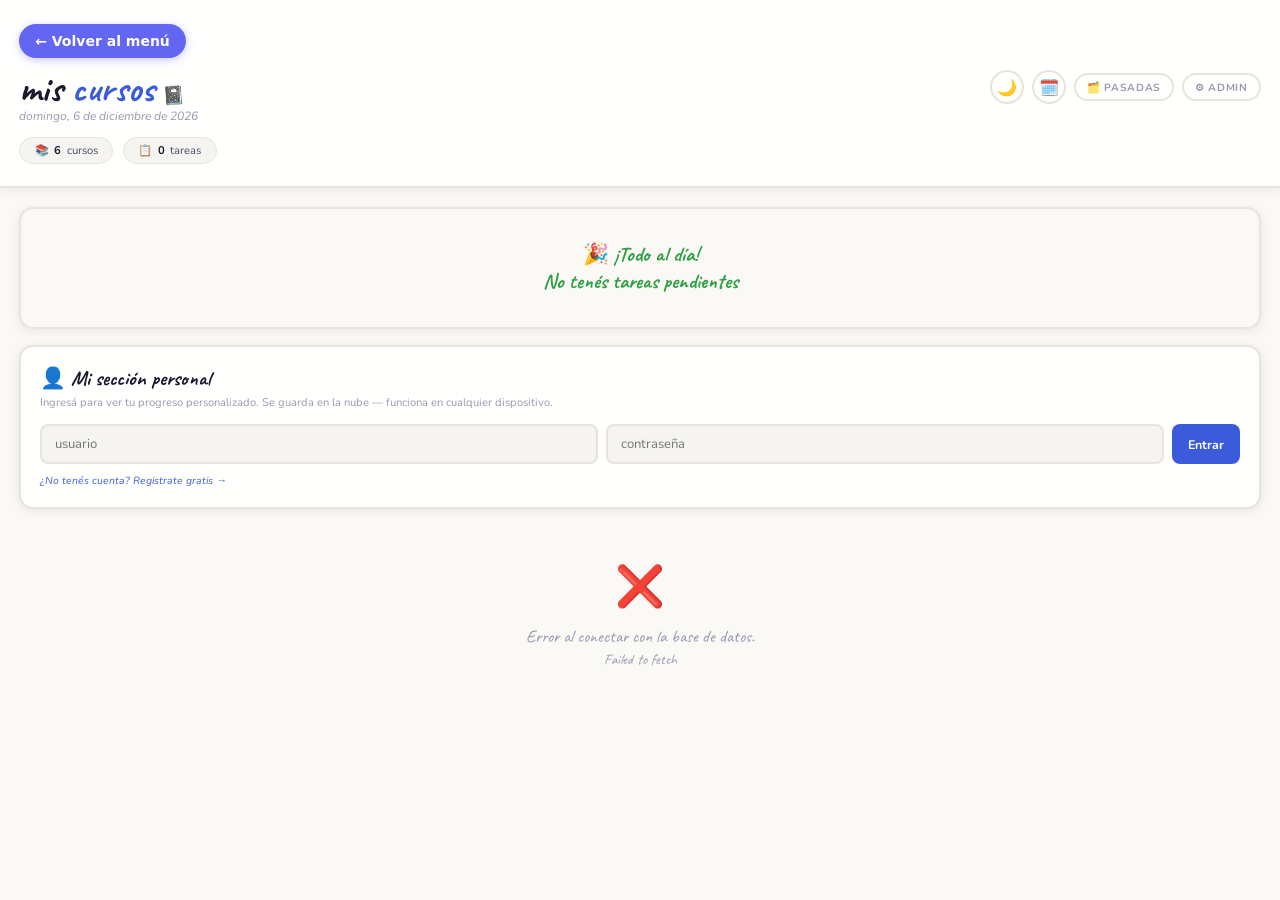
==== estudio.html @ 9a2636ba "Update estudio.html" ====
<!DOCTYPE html>
<html lang="es">
<head>
<meta charset="UTF-8">
<meta name="viewport" content="width=device-width, initial-scale=1.0">
<title>Mis Cursos</title>
<link rel="icon" type="image/jpeg" href="https://files.catbox.moe/m27jnp.jpg">
<link href="https://fonts.googleapis.com/css2?family=Caveat:wght@400;500;600;700&family=Nunito:ital,wght@0,400;0,500;0,600;0,700;1,400&display=swap" rel="stylesheet">
<script src="https://cdnjs.cloudflare.com/ajax/libs/pdf.js/3.11.174/pdf.min.js"></script>
<style>
:root {
  --bg: #faf9f6;
  --paper: #fffffe;
  --paper2: #f5f4f0;
  --line: #e8e4dc;
  --line-blue: #c8d8f0;
  --ink: #1a1a2e;
  --ink2: #4a4a6a;
  --muted: #9898b0;
  --accent: #3b5bdb;
  --accent-light: #e8edff;
  --red: #e03131;
  --red-light: #fff0f0;
  --green: #2f9e44;
  --green-light: #ebfbee;
  --orange: #e67700;
  --orange-light: #fff3e0;
  --yellow: #f59f00;
  --purple: #7048e8;
  --pink: #e64980;
  --teal: #0c8599;
  --expo: #7048e8;
  --expo-light: #f3f0ff;
  --examen: #e03131;
  --examen-light: #fff0f0;
  --r: 12px;
  --shadow: 0 2px 12px rgba(0,0,0,0.08);
  --shadow-lg: 0 8px 32px rgba(0,0,0,0.12);
}

/* ── DARK MODE ── */
body.dark-mode {
  --bg: #0f0f1a;
  --paper: #1a1a2e;
  --paper2: #16213e;
  --line: #2d2d4a;
  --line-blue: #2a3a5c;
  --ink: #e8e8f0;
  --ink2: #a0a0c0;
  --muted: #5a5a7a;
  --accent: #6c8cff;
  --accent-light: #1a2040;
  --red: #ff6b6b;
  --red-light: #2a1010;
  --green: #51cf66;
  --green-light: #0d2010;
  --orange: #ffa94d;
  --orange-light: #2a1a00;
  --yellow: #ffd43b;
  --purple: #9775fa;
  --pink: #f783ac;
  --teal: #22d3ee;
  --expo: #9775fa;
  --expo-light: #1a1030;
  --examen: #ff6b6b;
  --examen-light: #2a1010;
  --shadow: 0 2px 12px rgba(0,0,0,0.4);
  --shadow-lg: 0 8px 32px rgba(0,0,0,0.6);
}
body.dark-mode .personal-login-box { background: #1a1a2e; }
body.dark-mode .pw-box { background: #1a1a2e; }
body.dark-mode .modal-sheet { background: #1a1a2e; }
body.dark-mode .personal-modal-sheet { background: #1a1a2e; }
body.dark-mode .pill-dropdown { background: #1a1a2e; }
body.dark-mode .pill-dropdown-header { background: #1a1a2e; }
body.dark-mode .ticker-wrap { background: linear-gradient(135deg, #0d3a6e, #1a2a7a); }
body.dark-mode .personal-section { background: linear-gradient(135deg, #0a0a1a, #1a2a6e); }
body.dark-mode .task-personal-block { background: linear-gradient(135deg, #0a0a1a, #1a2a6e); }
body.dark-mode .home-banner { border-color: var(--line); }
body.dark-mode .personal-task-item { border-color: rgba(255,255,255,0.1); }
body.dark-mode .form-control { background: #16213e; color: var(--ink); border-color: var(--line); }
body.dark-mode .personal-login-input { background: #16213e; color: var(--ink); }
body.dark-mode .topbar { background: #1a1a2e; }
body.dark-mode .home-header { background: #1a1a2e; }
body.dark-mode .course-hero { background: #1a1a2e; }
body.dark-mode .task-hero { background: #1a1a2e; }

/* Theme toggle button */
.theme-toggle {
  background: none;
  border: 2px solid var(--line);
  color: var(--ink2);
  font-size: 1rem;
  width: 34px;
  height: 34px;
  border-radius: 50%;
  cursor: pointer;
  display: flex;
  align-items: center;
  justify-content: center;
  transition: all 0.2s;
  flex-shrink: 0;
}
.theme-toggle:hover {
  border-color: var(--accent);
  color: var(--accent);
  background: var(--accent-light);
}

/* ── QUICK TASK POPUP ── */
.qtask-overlay {
  position: fixed;
  inset: 0;
  z-index: 600;
  display: flex;
  align-items: center;
  justify-content: center;
  background: rgba(10,10,26,0.55);
  backdrop-filter: blur(4px);
  opacity: 0;
  pointer-events: none;
  transition: opacity 0.2s;
}
.qtask-overlay.open {
  opacity: 1;
  pointer-events: all;
}
.qtask-popup {
  background: var(--paper);
  border: 2px solid var(--line);
  border-radius: 18px;
  box-shadow: var(--shadow-lg);
  width: 90%;
  max-width: 340px;
  padding: 1.3rem 1.4rem 1.5rem;
  transform: scale(0.92) translateY(8px);
  transition: transform 0.25s cubic-bezier(0.16,1,0.3,1);
}
.qtask-overlay.open .qtask-popup {
  transform: scale(1) translateY(0);
}
.qtask-handle {
  width: 32px; height: 4px;
  background: var(--line);
  border-radius: 2px;
  margin: 0 auto 1rem;
}
.qtask-title {
  font-family: 'Caveat', cursive;
  font-size: 1.25rem;
  font-weight: 700;
  color: var(--ink);
  margin-bottom: 0.2rem;
  line-height: 1.3;
}
.qtask-sub {
  font-size: 0.72rem;
  color: var(--muted);
  margin-bottom: 1.1rem;
}
.qtask-btn {
  width: 100%;
  display: flex;
  align-items: center;
  gap: 0.75rem;
  padding: 0.85rem 1rem;
  border-radius: 12px;
  border: 2px solid var(--line);
  background: var(--paper2);
  cursor: pointer;
  font-family: 'Nunito', sans-serif;
  font-size: 0.85rem;
  font-weight: 700;
  color: var(--ink);
  margin-bottom: 0.55rem;
  transition: all 0.18s;
  text-align: left;
}
.qtask-btn:last-child { margin-bottom: 0; }
.qtask-btn:hover { transform: translateY(-1px); box-shadow: 0 4px 14px rgba(0,0,0,0.1); }
.qtask-btn.ver-mas {
  border-color: var(--accent);
  background: var(--accent-light);
  color: var(--accent);
}
.qtask-btn.ver-mas:hover { background: var(--accent); color: white; }
.qtask-btn.done-btn {
  border-color: var(--green);
  background: var(--green-light);
  color: var(--green);
}
.qtask-btn.done-btn:hover { background: var(--green); color: white; }
.qtask-btn-icon { font-size: 1.2rem; flex-shrink: 0; }
.qtask-btn-text { flex: 1; }
.qtask-btn-title { font-weight: 800; font-size: 0.85rem; }
.qtask-btn-sub { font-size: 0.68rem; font-weight: 500; opacity: 0.75; margin-top: 0.05rem; }
.qtask-cancel {
  width: 100%;
  margin-top: 0.6rem;
  background: none;
  border: none;
  font-family: 'Nunito', sans-serif;
  font-size: 0.72rem;
  color: var(--muted);
  cursor: pointer;
  padding: 0.4rem;
  border-radius: 8px;
  transition: color 0.15s;
}
.qtask-cancel:hover { color: var(--ink2); }

* { box-sizing: border-box; margin: 0; padding: 0; -webkit-tap-highlight-color: transparent; }
html { scroll-behavior: smooth; }

body {
  background: var(--bg);
  color: var(--ink);
  font-family: 'Nunito', sans-serif;
  min-height: 100vh;
  overflow-x: hidden;
}

.screen {
  display: none;
  min-height: 100vh;
  flex-direction: column;
  animation: slideIn 0.25s ease;
}
.screen.active { display: flex; }
@keyframes slideIn {
  from { opacity: 0; transform: translateX(18px); }
  to   { opacity: 1; transform: translateX(0); }
}
@keyframes slideBack {
  from { opacity: 0; transform: translateX(-18px); }
  to   { opacity: 1; transform: translateX(0); }
}
.screen.back { animation: slideBack 0.25s ease; }

.topbar {
  background: var(--paper);
  border-bottom: 2px solid var(--line);
  padding: 0.9rem 1.2rem;
  display: flex;
  align-items: center;
  gap: 0.8rem;
  position: sticky;
  top: 0;
  z-index: 50;
  box-shadow: var(--shadow);
}

.back-btn {
  background: none;
  border: none;
  cursor: pointer;
  font-size: 1.3rem;
  color: var(--accent);
  padding: 0.2rem;
  line-height: 1;
  flex-shrink: 0;
}

.topbar-title {
  font-family: 'Caveat', cursive;
  font-size: 1.5rem;
  font-weight: 700;
  color: var(--ink);
  flex: 1;
  white-space: nowrap;
  overflow: hidden;
  text-overflow: ellipsis;
}

.topbar-action {
  background: none;
  border: 2px solid var(--accent);
  color: var(--accent);
  font-family: 'Nunito', sans-serif;
  font-size: 0.72rem;
  font-weight: 700;
  padding: 0.35rem 0.8rem;
  border-radius: 100px;
  cursor: pointer;
  flex-shrink: 0;
  transition: all 0.2s;
  display: none;
}
.topbar-action:hover, .topbar-action.active {
  background: var(--accent);
  color: white;
}
body.admin-mode .topbar-action { display: block; }

/* ── HOME ── */
#screen-home { background: var(--bg); }

.home-header {
  background: var(--paper);
  border-bottom: 2px solid var(--line);
  padding: 1.5rem 1.2rem 1.2rem;
  box-shadow: var(--shadow);
}

.home-top {
  display: flex;
  justify-content: space-between;
  align-items: flex-start;
  margin-bottom: 0.8rem;
}

.home-title {
  font-family: 'Caveat', cursive;
  font-size: 2.4rem;
  font-weight: 700;
  color: var(--ink);
  line-height: 1;
}
.home-title span { color: var(--accent); }

.admin-btn-home {
  background: none;
  border: 2px solid var(--line);
  color: var(--muted);
  font-family: 'Nunito', sans-serif;
  font-size: 0.65rem;
  font-weight: 700;
  padding: 0.3rem 0.7rem;
  border-radius: 100px;
  cursor: pointer;
  transition: all 0.2s;
  text-transform: uppercase;
  letter-spacing: 0.06em;
}
.admin-btn-home:hover, .admin-btn-home.active {
  border-color: var(--accent);
  color: var(--accent);
  background: var(--accent-light);
}

.home-date {
  font-size: 0.75rem;
  color: var(--muted);
  font-style: italic;
}

.home-stats {
  display: flex;
  gap: 0.6rem;
  overflow-x: auto;
  padding-bottom: 0.2rem;
  flex-wrap: wrap;
}

.stat-pill {
  background: var(--paper2);
  border: 1.5px solid var(--line);
  border-radius: 100px;
  padding: 0.3rem 0.9rem;
  font-size: 0.7rem;
  color: var(--ink2);
  white-space: nowrap;
  display: flex;
  align-items: center;
  gap: 0.35rem;
  flex-shrink: 0;
}
.stat-pill strong { color: var(--ink); font-weight: 700; }
.stat-pill.urgent { background: var(--red-light); border-color: #ffc9c9; color: var(--red); }
.stat-pill.urgent strong { color: var(--red); }
.stat-pill.expo { background: var(--expo-light); border-color: #d9d0ff; color: var(--expo); }
.stat-pill.expo strong { color: var(--expo); }
.stat-pill.examen { background: var(--examen-light); border-color: #ffc9c9; color: var(--examen); }
.stat-pill.examen strong { color: var(--examen); }
.clickable-pill { cursor: pointer; user-select: none; transition: filter 0.15s, transform 0.15s; }
.clickable-pill:hover { filter: brightness(0.93); transform: translateY(-1px); }
.clickable-pill:active { transform: translateY(0); }

.pill-dropdown {
  position: fixed;
  background: var(--paper);
  border: 2px solid var(--line);
  border-radius: 14px;
  box-shadow: var(--shadow-lg);
  z-index: 500;
  min-width: 250px;
  max-width: 320px;
  max-height: 60vh;
  overflow-y: auto;
  animation: dropIn 0.18s ease;
}
@keyframes dropIn {
  from { opacity: 0; transform: translateY(-6px) scale(0.97); }
  to   { opacity: 1; transform: translateY(0) scale(1); }
}
.pill-dropdown-header {
  padding: 0.7rem 1rem 0.55rem;
  font-family: 'Caveat', cursive;
  font-size: 1.05rem;
  font-weight: 700;
  color: var(--ink2);
  border-bottom: 1.5px solid var(--line);
  position: sticky;
  top: 0;
  background: var(--paper);
}
.pill-dropdown-item {
  display: flex;
  align-items: center;
  gap: 0.65rem;
  padding: 0.65rem 1rem;
  cursor: pointer;
  transition: background 0.15s;
  border-bottom: 1px solid var(--line);
}
.pill-dropdown-item:last-child { border-bottom: none; }
.pill-dropdown-item:hover { background: var(--accent-light); }
.pill-dropdown-item-name {
  font-size: 0.82rem;
  font-weight: 700;
  color: var(--ink);
  flex: 1;
  line-height: 1.3;
}
.pill-dropdown-item-meta {
  font-size: 0.63rem;
  color: var(--muted);
  margin-top: 0.1rem;
}
.pill-dropdown-item-date {
  font-size: 0.63rem;
  color: var(--accent);
  margin-top: 0.1rem;
  font-weight: 600;
}
#pill-dropdown-overlay {
  display: none;
  position: fixed;
  inset: 0;
  z-index: 499;
}

/* ── BANNER ── */
.home-banner {
  margin: 1.2rem 1.2rem 0;
  border-radius: 14px;
  overflow: hidden;
  position: relative;
  border: 2px solid var(--line);
  box-shadow: var(--shadow);
  flex-shrink: 0;
}
.home-banner img {
  width: 100%;
  height: 100%;
  object-fit: cover;
  display: block;
}
.home-banner-overlay {
  position: absolute;
  inset: 0;
  background: linear-gradient(135deg, rgba(26,26,46,0.6) 0%, rgba(26,26,46,0.15) 100%);
  display: flex;
  flex-direction: column;
  justify-content: flex-end;
  padding: 0.9rem 1.1rem;
  gap: 0.35rem;
}
.home-banner-text {
  font-family: 'Caveat', cursive;
  font-size: 1.2rem;
  font-weight: 700;
  color: white;
  text-shadow: 0 1px 6px rgba(0,0,0,0.4);
  line-height: 1.3;
}
.home-banner-text.sub {
  font-size: 0.82rem;
  font-weight: 400;
  opacity: 0.9;
  font-family: 'Nunito', sans-serif;
}
/* today multi */
.banner-today-list {
  display: flex;
  flex-direction: column;
  gap: 0.3rem;
  max-height: 140px;
  overflow-y: auto;
}
.banner-today-item {
  display: flex;
  align-items: center;
  gap: 0.5rem;
  background: rgba(255,255,255,0.12);
  border-radius: 8px;
  padding: 0.3rem 0.6rem;
  backdrop-filter: blur(2px);
  transition: transform 0.18s, box-shadow 0.18s, background 0.18s;
  cursor: pointer;
}
.banner-today-item:hover {
  transform: translateY(-2px);
  box-shadow: 0 6px 20px rgba(0,0,0,0.2);
  background: rgba(255,255,255,0.25);
}
.banner-today-item-name {
  font-family: 'Caveat', cursive;
  font-size: 0.95rem;
  font-weight: 700;
  color: white;
  flex: 1;
  text-shadow: 0 1px 4px rgba(0,0,0,0.4);
}
.banner-today-item-course {
  font-size: 0.65rem;
  color: rgba(255,255,255,0.75);
  white-space: nowrap;
}
.banner-img-wrapper {
  position: relative;
  height: 100px;
}
.banner-img-wrapper img {
  width: 100%;
  height: 100%;
  object-fit: cover;
}

.home-banner.no-tasks { min-height: 120px; }
.home-banner.no-tasks .home-banner-overlay {
  background: none;
  position: relative;
  inset: auto;
  align-items: center;
  justify-content: center;
  flex-direction: column;
  gap: 0.4rem;
  padding: 2rem 1rem;
}
.home-banner.no-tasks .home-banner-text {
  color: var(--green);
  text-shadow: none;
  font-size: 1.3rem;
  text-align: center;
}

/* ── TICKER ── */
.ticker-wrap {
  background: linear-gradient(135deg, #1864ab, #3b5bdb);
  border-radius: 12px;
  margin: 1.1rem 1.2rem 0;
  padding: 0;
  display: flex;
  align-items: stretch;
  overflow: hidden;
  box-shadow: 0 2px 8px rgba(59,91,219,0.15);
  min-height: 80px;
}
.ticker-label {
  font-size: 0.65rem;
  font-weight: 800;
  color: white;
  text-transform: uppercase;
  letter-spacing: 0.1em;
  white-space: nowrap;
  background: rgba(255,255,255,0.15);
  padding: 0 0.9rem;
  flex-shrink: 0;
  display: flex;
  align-items: center;
  border-right: 1px solid rgba(255,255,255,0.15);
}
.ticker-track {
  overflow: hidden;
  flex: 1;
  position: relative;
  display: flex;
  align-items: center;
}
.ticker-inner {
  display: flex;
  gap: 0;
  animation: ticker-scroll 22s linear infinite;
  white-space: nowrap;
  align-items: center;
}
.ticker-inner:hover { animation-play-state: paused; }

.ticker-item {
  display: inline-flex;
  flex-direction: column;
  justify-content: center;
  padding: 0.6rem 1.2rem;
  cursor: pointer;
  border-right: 1px solid rgba(255,255,255,0.12);
  transition: background 0.2s;
  min-width: 160px;
  flex-shrink: 0;
  vertical-align: middle;
  white-space: normal;
}
.ticker-item:hover { background: rgba(255,255,255,0.1); }

.ticker-task-name {
  font-size: 0.85rem;
  color: white;
  font-weight: 700;
  line-height: 1.2;
  margin-bottom: 0.15rem;
}
.ticker-task-course {
  font-size: 0.7rem;
  color: rgba(255,255,255,0.7);
  font-weight: 400;
}
.ticker-task-days {
  font-size: 0.62rem;
  font-weight: 800;
  padding: 0.1rem 0.45rem;
  border-radius: 100px;
  display: inline-block;
  margin-top: 0.2rem;
  background: rgba(255,255,255,0.2);
  color: white;
}
.ticker-task-days.danger { background: rgba(255,100,100,0.4); }
.ticker-task-days.today  { background: rgba(255,60,60,0.7); animation: blink 1.4s infinite; }
.ticker-task-date {
  font-size: 0.6rem;
  color: rgba(255,255,255,0.6);
  margin-top: 0.1rem;
  display: block;
}

@keyframes ticker-scroll {
  0%   { transform: translateX(0); }
  100% { transform: translateX(-50%); }
}
@keyframes blink { 0%,100%{opacity:1} 50%{opacity:0.6} }

/* ── COURSES LIST ── */
.courses-list {
  padding: 1.2rem;
  display: flex;
  flex-direction: column;
  gap: 0.9rem;
}

.course-card {
  background: var(--paper);
  border: 2px solid var(--line);
  border-radius: var(--r);
  overflow: hidden;
  cursor: pointer;
  box-shadow: var(--shadow);
  transition: transform 0.18s, box-shadow 0.18s;
  position: relative;
}
.course-card:hover, .course-card:active {
  transform: translateY(-2px);
  box-shadow: var(--shadow-lg);
}

.course-card-accent {
  position: absolute;
  left: 0; top: 0; bottom: 0;
  width: 5px;
}

.course-card-inner {
  padding: 1rem 1rem 0.9rem 1.2rem;
  display: flex;
  align-items: center;
  gap: 0.8rem;
}

.course-icon {
  width: 42px;
  height: 42px;
  border-radius: 10px;
  display: flex;
  align-items: center;
  justify-content: center;
  font-size: 1.3rem;
  flex-shrink: 0;
}

.course-info { flex: 1; min-width: 0; }

.course-card-name {
  font-family: 'Caveat', cursive;
  font-size: 1.2rem;
  font-weight: 700;
  color: var(--ink);
  line-height: 1.2;
  margin-bottom: 0.25rem;
}

.course-card-sub {
  font-size: 0.7rem;
  color: var(--muted);
}

.course-card-right {
  display: flex;
  flex-direction: column;
  align-items: flex-end;
  gap: 0.3rem;
  flex-shrink: 0;
}

.task-count-badge {
  font-size: 0.65rem;
  font-weight: 700;
  padding: 0.2rem 0.7rem;
  border-radius: 100px;
  background: var(--paper2);
  color: var(--ink2);
  white-space: nowrap;
  text-align: center;
}
.task-count-badge.has-tasks { background: var(--accent-light); color: var(--accent); }
.task-count-badge.urgent { background: var(--red-light); color: var(--red); }

.task-badge {
  font-size: 0.65rem;
  font-weight: 700;
  padding: 0.2rem 0.6rem;
  border-radius: 100px;
}
.task-badge.none { background: var(--paper2); color: var(--muted); }
.task-badge.ok { background: var(--green-light); color: var(--green); }
.task-badge.warn { background: var(--orange-light); color: var(--orange); }
.task-badge.urgent { background: var(--red-light); color: var(--red); }

.chevron { color: var(--muted); font-size: 1rem; }

/* ── COURSE SCREEN ── */
#screen-course { background: var(--bg); }

.course-hero {
  padding: 1.4rem 1.2rem 1.2rem;
  border-bottom: 2px solid var(--line);
  background: var(--paper);
}

.course-hero-name {
  font-family: 'Caveat', cursive;
  font-size: 2rem;
  font-weight: 700;
  line-height: 1.2;
  margin-bottom: 0.4rem;
}

.course-hero-sub {
  font-size: 0.72rem;
  color: var(--muted);
}

.tasks-section { padding: 1.2rem; }

.section-title {
  font-family: 'Caveat', cursive;
  font-size: 1.2rem;
  font-weight: 600;
  color: var(--ink2);
  margin-bottom: 0.8rem;
  display: flex;
  align-items: center;
  gap: 0.5rem;
}

.section-title::after {
  content: '';
  flex: 1;
  height: 1.5px;
  background: var(--line);
}

/* ── TASK CARD ── */
.task-card {
  background: var(--paper);
  border: 2px solid var(--line);
  border-radius: var(--r);
  padding: 0.9rem 1rem;
  margin-bottom: 0.7rem;
  cursor: pointer;
  box-shadow: var(--shadow);
  transition: transform 0.18s, box-shadow 0.18s;
  display: flex;
  align-items: center;
  gap: 0.8rem;
  position: relative;
  overflow: hidden;
}
.task-card:hover, .task-card:active {
  transform: translateY(-2px);
  box-shadow: var(--shadow-lg);
}
.task-card.urgent { border-color: #ffc9c9; background: #fffafa; }
.task-card.warn { border-color: #ffe8c0; background: #fffdf7; }

.task-card-stripe {
  position: absolute;
  left: 0; top: 0; bottom: 0;
  width: 4px;
}

.task-card-body { flex: 1; min-width: 0; }

.task-card-name {
  font-weight: 700;
  font-size: 0.9rem;
  margin-bottom: 0.3rem;
  color: var(--ink);
  line-height: 1.3;
}

.task-card-meta {
  display: flex;
  gap: 0.5rem;
  align-items: center;
  flex-wrap: wrap;
}

.task-date-tag {
  font-size: 0.65rem;
  color: var(--muted);
  display: flex;
  align-items: center;
  gap: 0.2rem;
}

.days-tag {
  font-size: 0.62rem;
  font-weight: 700;
  padding: 0.15rem 0.55rem;
  border-radius: 100px;
}
.days-ok { background: var(--green-light); color: var(--green); }
.days-warn { background: var(--orange-light); color: var(--orange); }
.days-danger { background: var(--red-light); color: var(--red); }
.days-today { background: var(--red); color: white; animation: blink 1.4s infinite; }

.has-pdf-tag {
  font-size: 0.6rem;
  color: var(--accent);
  background: var(--accent-light);
  padding: 0.15rem 0.5rem;
  border-radius: 100px;
}

.cat-tag-tarea {
  font-size: 0.6rem;
  color: var(--teal);
  background: #e3fafc;
  padding: 0.15rem 0.5rem;
  border-radius: 100px;
  font-weight: 700;
}
.cat-tag-exposicion {
  font-size: 0.6rem;
  color: var(--expo);
  background: var(--expo-light);
  padding: 0.15rem 0.5rem;
  border-radius: 100px;
  font-weight: 700;
}
.cat-tag-examen {
  font-size: 0.6rem;
  color: var(--examen);
  background: var(--examen-light);
  padding: 0.15rem 0.5rem;
  border-radius: 100px;
  font-weight: 700;
}

/* Admin actions on task card */
.task-card-actions {
  display: none;
  flex-direction: column;
  gap: 0.3rem;
  flex-shrink: 0;
  align-items: flex-end;
}
body.admin-mode .task-card-actions { display: flex; }

.task-edit-btn {
  background: none;
  border: none;
  color: var(--muted);
  cursor: pointer;
  font-size: 0.85rem;
  padding: 0.3rem;
  border-radius: 8px;
  transition: all 0.2s;
}
.task-edit-btn:hover { color: var(--accent); background: var(--accent-light); }

.task-delete-btn {
  background: none;
  border: none;
  color: var(--muted);
  cursor: pointer;
  font-size: 0.85rem;
  padding: 0.3rem;
  border-radius: 8px;
  transition: all 0.2s;
}
.task-delete-btn:hover { color: var(--red); background: var(--red-light); }

/* non-admin chevron */
.task-chevron {
  color: var(--muted);
  font-size: 1rem;
  flex-shrink: 0;
}
body.admin-mode .task-chevron { display: none; }

.empty-state {
  text-align: center;
  padding: 3rem 1rem;
  color: var(--muted);
}
.empty-state .emoji { font-size: 2.5rem; margin-bottom: 0.7rem; }
.empty-state p { font-family: 'Caveat', cursive; font-size: 1.1rem; }

.add-task-btn {
  width: 100%;
  background: var(--accent-light);
  border: 2px dashed var(--accent);
  color: var(--accent);
  font-family: 'Nunito', sans-serif;
  font-size: 0.8rem;
  font-weight: 700;
  padding: 0.8rem;
  border-radius: var(--r);
  cursor: pointer;
  transition: all 0.2s;
  display: none;
  margin-top: 0.3rem;
}
.add-task-btn:hover { background: var(--accent); color: white; }
body.admin-mode .add-task-btn { display: block; }

.past-tasks-btn {
  width: 100%;
  background: var(--paper2);
  border: 2px solid var(--line);
  color: var(--ink2);
  font-family: 'Nunito', sans-serif;
  font-size: 0.8rem;
  font-weight: 700;
  padding: 0.75rem;
  border-radius: var(--r);
  cursor: pointer;
  transition: all 0.2s;
  margin-bottom: 0.9rem;
  display: flex;
  align-items: center;
  justify-content: center;
  gap: 0.4rem;
}
.past-tasks-btn:hover { border-color: var(--accent); color: var(--accent); background: var(--accent-light); }
.past-tasks-btn span { color: var(--muted); font-weight: 600; }

.sim-expire-btn {
  width: 100%;
  background: var(--orange-light);
  border: 2px dashed var(--orange);
  color: var(--orange);
  font-family: 'Nunito', sans-serif;
  font-size: 0.75rem;
  font-weight: 700;
  padding: 0.65rem;
  border-radius: var(--r);
  cursor: pointer;
  transition: all 0.2s;
  margin-bottom: 0.9rem;
  display: none;
}
.sim-expire-btn:hover { background: var(--orange); color: white; }
body.admin-mode .sim-expire-btn { display: block; }

.sim-expire-item {
  display: flex;
  align-items: center;
  gap: 0.7rem;
  padding: 0.7rem 0.6rem;
  border-bottom: 1px solid var(--line);
  cursor: pointer;
}
.sim-expire-item:last-child { border-bottom: none; }
.sim-expire-item:hover { background: var(--paper2); border-radius: 8px; }
.sim-expire-item-content { flex: 1; min-width: 0; }
.sim-expire-item-name { font-weight: 700; font-size: 0.85rem; color: var(--ink); }
.sim-expire-item-meta { font-size: 0.7rem; color: var(--muted); margin-top: 0.15rem; }

.past-task-item {
  display: flex;
  align-items: center;
  gap: 0.7rem;
  padding: 0.75rem 0.6rem;
  border-bottom: 1px solid var(--line);
  cursor: pointer;
}
.past-task-item:last-child { border-bottom: none; }
.past-task-item:hover { background: var(--paper2); border-radius: 8px; }
.past-task-item-content { flex: 1; min-width: 0; }
.past-task-item-name { font-weight: 700; font-size: 0.85rem; color: var(--ink); }
.past-task-item-meta { font-size: 0.7rem; color: var(--muted); margin-top: 0.15rem; }
.past-task-item-chevron { color: var(--muted); font-size: 1.1rem; flex-shrink: 0; }

/* ── TASK DETAIL ── */
#screen-task { background: var(--bg); }

.task-hero {
  background: var(--paper);
  border-bottom: 2px solid var(--line);
  padding: 1.2rem 1.2rem 1rem;
}

.task-hero-name {
  font-family: 'Caveat', cursive;
  font-size: 1.8rem;
  font-weight: 700;
  line-height: 1.2;
  margin-bottom: 0.6rem;
}

.task-hero-meta {
  display: flex;
  gap: 0.5rem;
  flex-wrap: wrap;
  align-items: center;
}

.task-blocks {
  padding: 1.2rem;
  display: flex;
  flex-direction: column;
  gap: 1rem;
}

.block {
  background: var(--paper);
  border: 2px solid var(--line);
  border-radius: var(--r);
  overflow: hidden;
  box-shadow: var(--shadow);
}

.block-header {
  padding: 0.8rem 1rem;
  border-bottom: 1.5px solid var(--line);
  display: flex;
  align-items: center;
  gap: 0.6rem;
}

.block-icon {
  width: 30px;
  height: 30px;
  border-radius: 8px;
  display: flex;
  align-items: center;
  justify-content: center;
  font-size: 0.95rem;
  flex-shrink: 0;
}

.block-title {
  font-family: 'Caveat', cursive;
  font-size: 1.1rem;
  font-weight: 700;
  flex: 1;
}

.block-body { padding: 1rem; }

.pdf-item {
  display: flex;
  align-items: center;
  gap: 0.8rem;
  padding: 0.7rem 0.8rem;
  background: var(--paper2);
  border: 1.5px solid var(--line);
  border-radius: 10px;
  margin-bottom: 0.5rem;
  text-decoration: none;
  color: var(--ink);
  transition: all 0.18s;
}
.pdf-item:hover { border-color: var(--accent); background: var(--accent-light); }
.pdf-item:last-child { margin-bottom: 0; }

.pdf-item-actions {
  display: flex;
  gap: 0.4rem;
  align-items: center;
  flex-shrink: 0;
}

.pdf-btn {
  background: var(--paper);
  border: 1.5px solid var(--line);
  border-radius: 7px;
  padding: 0.3rem 0.55rem;
  font-size: 0.68rem;
  font-weight: 700;
  cursor: pointer;
  color: var(--ink2);
  text-decoration: none;
  display: flex;
  align-items: center;
  gap: 0.2rem;
  transition: all 0.18s;
  font-family: 'Nunito', sans-serif;
}
.pdf-btn:hover { border-color: var(--accent); color: var(--accent); background: var(--accent-light); }
.pdf-btn.download:hover { border-color: var(--green); color: var(--green); background: var(--green-light); }

.pdf-item-icon {
  width: 36px;
  height: 36px;
  border-radius: 8px;
  display: flex;
  align-items: center;
  justify-content: center;
  font-size: 1.1rem;
  flex-shrink: 0;
  background: white;
  border: 1.5px solid var(--line);
}

.pdf-item-info { flex: 1; min-width: 0; }
.pdf-item-name {
  font-size: 0.8rem;
  font-weight: 700;
  white-space: nowrap;
  overflow: hidden;
  text-overflow: ellipsis;
}
.pdf-item-sub { font-size: 0.62rem; color: var(--muted); }

.block-empty {
  text-align: center;
  padding: 1.2rem;
  color: var(--muted);
  font-size: 0.75rem;
  font-style: italic;
}

.upload-row {
  display: none;
  margin-top: 0.7rem;
  flex-direction: column;
  gap: 0.5rem;
}
body.admin-mode .upload-row { display: flex; }

.upload-file-label {
  display: flex;
  align-items: center;
  gap: 0.6rem;
  background: var(--accent-light);
  border: 2px dashed var(--accent);
  border-radius: 10px;
  padding: 0.65rem 1rem;
  cursor: pointer;
  transition: all 0.2s;
  font-size: 0.75rem;
  color: var(--accent);
  font-weight: 700;
}
.upload-file-label:hover { background: var(--accent); color: white; }
.upload-file-label input[type="file"] { display: none; }

.upload-file-name {
  font-size: 0.7rem;
  color: var(--muted);
  font-style: italic;
  padding: 0 0.3rem;
  white-space: nowrap;
  overflow: hidden;
  text-overflow: ellipsis;
  max-width: 100%;
}

.upload-save-btn {
  background: var(--accent);
  color: white;
  border: none;
  border-radius: 8px;
  font-family: 'Nunito', sans-serif;
  font-size: 0.72rem;
  font-weight: 700;
  padding: 0.55rem 0.9rem;
  cursor: pointer;
  white-space: nowrap;
  transition: background 0.2s;
  display: flex;
  align-items: center;
  justify-content: center;
  gap: 0.4rem;
}
.upload-save-btn:hover { background: #2f4dcc; }
.upload-save-btn:disabled { background: var(--muted); cursor: not-allowed; }

.upload-progress {
  height: 4px;
  background: var(--line);
  border-radius: 4px;
  overflow: hidden;
  display: none;
}
.upload-progress-bar {
  height: 100%;
  background: var(--accent);
  border-radius: 4px;
  transition: width 0.3s;
  width: 0%;
}
.upload-progress.show { display: block; }

.delete-pdf-btn {
  background: none;
  border: none;
  color: var(--muted);
  cursor: pointer;
  font-size: 0.9rem;
  padding: 0.2rem;
  display: none;
  transition: color 0.2s;
}
.delete-pdf-btn:hover { color: var(--red); }
body.admin-mode .delete-pdf-btn { display: inline-flex; }

/* ── DESCRIPTION BLOCK ── */
.desc-block {
  background: var(--paper2);
  border: 2px solid var(--line);
  border-radius: 14px;
  padding: 1rem 1.1rem;
  margin-bottom: 1rem;
  position: relative;
}
.desc-label {
  font-size: 0.65rem;
  font-weight: 800;
  color: var(--ink2);
  text-transform: uppercase;
  letter-spacing: 0.1em;
  margin-bottom: 0.5rem;
  display: flex;
  align-items: center;
  gap: 0.4rem;
}
.desc-text {
  font-size: 0.85rem;
  color: var(--ink);
  line-height: 1.6;
  min-height: 2rem;
  white-space: pre-wrap;
}
.desc-text.empty { color: var(--muted); font-style: italic; }
.desc-textarea {
  width: 100%;
  background: transparent;
  border: none;
  outline: none;
  font-family: 'Nunito', sans-serif;
  font-size: 0.85rem;
  color: var(--ink);
  line-height: 1.6;
  resize: none;
  min-height: 80px;
  display: none;
}
body.admin-mode .desc-text { display: none; }
body.admin-mode .desc-textarea { display: block; }
.desc-save-btn {
  display: none;
  margin-top: 0.6rem;
  background: var(--accent);
  color: white;
  border: none;
  border-radius: 8px;
  font-family: 'Nunito', sans-serif;
  font-size: 0.72rem;
  font-weight: 700;
  padding: 0.45rem 0.9rem;
  cursor: pointer;
  transition: background 0.2s;
}
.desc-save-btn:hover { background: #2f4dcc; }
body.admin-mode .desc-save-btn { display: inline-flex; }

.time-limit-tag {
  display: inline-flex;
  align-items: center;
  gap: 0.3rem;
  font-size: 0.62rem;
  font-weight: 700;
  padding: 0.15rem 0.55rem;
  border-radius: 100px;
  background: #1a1a2e;
  color: #a9c4ff;
  white-space: nowrap;
  flex-shrink: 0;
}
.time-limit-tag.warning { background: #2a1f00; color: #ffd43b; }
.time-limit-tag.danger  { background: #2a0000; color: #ff6b6b; animation: blink 1.2s infinite; }
.time-limit-tag.done    { background: #0d2010; color: #b2f2bb; }

/* ── DEADLINE / ENTREGA BLOCK ── */
.entrega-block {
  background: linear-gradient(135deg, #fff8e1, #fff3cd);
  border: 2px solid #ffe082;
  border-radius: 14px;
  padding: 1rem 1.1rem;
  margin-bottom: 1rem;
  position: relative;
}
body.dark-mode .entrega-block {
  background: linear-gradient(135deg, #2a1f00, #1e1800);
  border-color: #7a5c00;
}
.entrega-label {
  font-size: 0.65rem;
  font-weight: 800;
  color: #e67700;
  text-transform: uppercase;
  letter-spacing: 0.1em;
  margin-bottom: 0.5rem;
  display: flex;
  align-items: center;
  gap: 0.4rem;
}
body.dark-mode .entrega-label { color: #ffa94d; }
.entrega-text {
  font-size: 0.85rem;
  color: var(--ink);
  line-height: 1.6;
  white-space: pre-wrap;
}
.entrega-text.empty { color: var(--muted); font-style: italic; }
.entrega-textarea {
  width: 100%;
  background: transparent;
  border: none;
  outline: none;
  font-family: 'Nunito', sans-serif;
  font-size: 0.85rem;
  color: var(--ink);
  line-height: 1.6;
  resize: none;
  min-height: 60px;
  display: none;
}
body.admin-mode .entrega-text { display: none; }
body.admin-mode .entrega-textarea { display: block; }
.entrega-save-btn {
  display: none;
  margin-top: 0.6rem;
  background: #e67700;
  color: white;
  border: none;
  border-radius: 8px;
  font-family: 'Nunito', sans-serif;
  font-size: 0.72rem;
  font-weight: 700;
  padding: 0.45rem 0.9rem;
  cursor: pointer;
  transition: background 0.2s;
}
.entrega-save-btn:hover { background: #c36200; }
body.admin-mode .entrega-save-btn { display: inline-flex; }

/* ── COUNTDOWN TIMER ── */
.countdown-block {
  background: linear-gradient(135deg, #1a1a2e, #2d1b69);
  border-radius: 14px;
  padding: 0.9rem 1.2rem;
  margin: 0 1.2rem 0;
  display: flex;
  align-items: center;
  gap: 1rem;
  flex-wrap: wrap;
}
.countdown-label {
  font-size: 0.6rem;
  font-weight: 800;
  text-transform: uppercase;
  letter-spacing: 0.1em;
  color: rgba(255,255,255,0.6);
  margin-bottom: 0.2rem;
}
.countdown-time {
  font-family: 'Caveat', cursive;
  font-size: 2rem;
  font-weight: 700;
  color: white;
  line-height: 1;
}
.countdown-time.warning { color: #ffd43b; }
.countdown-time.danger  { color: #ff6b6b; animation: blink 1.2s infinite; }
.countdown-sub {
  font-size: 0.68rem;
  color: rgba(255,255,255,0.65);
  margin-top: 0.15rem;
}
.countdown-units {
  display: flex;
  gap: 0.5rem;
}
.countdown-unit {
  display: flex;
  flex-direction: column;
  align-items: center;
  background: rgba(255,255,255,0.1);
  border-radius: 8px;
  padding: 0.4rem 0.6rem;
  min-width: 48px;
}
.countdown-num {
  font-family: 'Caveat', cursive;
  font-size: 1.5rem;
  font-weight: 700;
  color: white;
  line-height: 1;
}
.countdown-num.warning { color: #ffd43b; }
.countdown-num.danger  { color: #ff6b6b; }
.countdown-unit-label {
  font-size: 0.55rem;
  color: rgba(255,255,255,0.55);
  text-transform: uppercase;
  letter-spacing: 0.08em;
  margin-top: 0.1rem;
}
.countdown-done {
  font-family: 'Caveat', cursive;
  font-size: 1.1rem;
  color: #b2f2bb;
  font-weight: 700;
}

/* ── DESC IMAGES ── */
.desc-images {
  display: flex;
  flex-wrap: wrap;
  gap: 0.6rem;
  margin-top: 0.7rem;
}
.desc-img-item {
  position: relative;
  border-radius: 10px;
  overflow: hidden;
  border: 2px solid var(--line);
  width: calc(50% - 0.3rem);
  max-width: 200px;
}
.desc-img-item img {
  width: 100%;
  display: block;
  cursor: pointer;
  transition: transform 0.18s;
}
.desc-img-item img:hover { transform: scale(1.03); }
.desc-img-delete {
  position: absolute;
  top: 4px; right: 4px;
  background: rgba(0,0,0,0.6);
  border: none;
  border-radius: 6px;
  color: white;
  font-size: 0.75rem;
  padding: 0.2rem 0.4rem;
  cursor: pointer;
  display: none;
  transition: background 0.2s;
}
.desc-img-delete:hover { background: var(--red); }
body.admin-mode .desc-img-delete { display: block; }

.upload-img-label {
  display: flex;
  align-items: center;
  gap: 0.6rem;
  background: #fff3e0;
  border: 2px dashed #e67700;
  border-radius: 10px;
  padding: 0.55rem 1rem;
  cursor: pointer;
  font-size: 0.75rem;
  color: #e67700;
  font-weight: 700;
  margin-top: 0.6rem;
  display: none;
  transition: all 0.2s;
}
body.dark-mode .upload-img-label { background: #2a1500; }
.upload-img-label:hover { background: #e67700; color: white; }
body.admin-mode .upload-img-label { display: flex; }
.upload-img-label input[type="file"] { display: none; }

/* image lightbox */
.img-lightbox {
  position: fixed;
  inset: 0;
  background: rgba(0,0,0,0.9);
  z-index: 800;
  display: flex;
  align-items: center;
  justify-content: center;
  cursor: zoom-out;
  opacity: 0;
  pointer-events: none;
  transition: opacity 0.2s;
}
.img-lightbox.open { opacity: 1; pointer-events: all; }
.img-lightbox img {
  max-width: 90vw;
  max-height: 88vh;
  border-radius: 10px;
  box-shadow: 0 8px 40px rgba(0,0,0,0.8);
}

/* ── MODALS ── */
.modal-overlay {
  position: fixed;
  inset: 0;
  background: rgba(26,26,46,0.6);
  backdrop-filter: blur(6px);
  z-index: 200;
  display: flex;
  align-items: flex-end;
  justify-content: center;
  opacity: 0;
  pointer-events: none;
  transition: opacity 0.22s;
}
.modal-overlay.open { opacity: 1; pointer-events: all; }

.modal-sheet {
  background: var(--paper);
  border-radius: 18px 18px 0 0;
  border: 2px solid var(--line);
  border-bottom: none;
  width: 100%;
  max-width: 600px;
  padding: 0 1.3rem 2rem;
  transform: translateY(30px);
  transition: transform 0.28s cubic-bezier(0.16,1,0.3,1);
  max-height: 85vh;
  overflow-y: auto;
}
.modal-overlay.open .modal-sheet { transform: translateY(0); }

.modal-handle {
  width: 38px; height: 4px;
  background: var(--line);
  border-radius: 2px;
  margin: 1rem auto 1.2rem;
}

.modal-title {
  font-family: 'Caveat', cursive;
  font-size: 1.5rem;
  font-weight: 700;
  margin-bottom: 1.1rem;
}

.form-group { margin-bottom: 0.9rem; }
.form-label {
  display: block;
  font-size: 0.68rem;
  font-weight: 700;
  color: var(--ink2);
  text-transform: uppercase;
  letter-spacing: 0.08em;
  margin-bottom: 0.35rem;
}
.form-control {
  width: 100%;
  background: var(--paper2);
  border: 2px solid var(--line);
  border-radius: 10px;
  padding: 0.65rem 0.9rem;
  font-family: 'Nunito', sans-serif;
  font-size: 0.85rem;
  color: var(--ink);
  outline: none;
  transition: border-color 0.2s;
}
.form-control:focus { border-color: var(--accent); }
input[type="date"]::-webkit-calendar-picker-indicator { cursor: pointer; }

.modal-footer {
  display: flex;
  gap: 0.6rem;
  justify-content: flex-end;
  margin-top: 1.1rem;
}
.btn-cancel {
  background: var(--paper2);
  border: 2px solid var(--line);
  color: var(--ink2);
  font-family: 'Nunito', sans-serif;
  font-size: 0.8rem;
  font-weight: 700;
  padding: 0.6rem 1.2rem;
  border-radius: 10px;
  cursor: pointer;
  transition: all 0.2s;
}
.btn-cancel:hover { border-color: var(--muted); }
.btn-confirm {
  background: var(--accent);
  border: 2px solid var(--accent);
  color: white;
  font-family: 'Nunito', sans-serif;
  font-size: 0.8rem;
  font-weight: 700;
  padding: 0.6rem 1.4rem;
  border-radius: 10px;
  cursor: pointer;
  transition: all 0.2s;
}
.btn-confirm:hover { background: #2f4dcc; }

/* Category radio buttons — 3 options */
.cat-radio-group {
  display: flex;
  gap: 0.5rem;
}
.cat-radio-label {
  flex: 1;
  display: flex;
  align-items: center;
  justify-content: center;
  gap: 0.3rem;
  padding: 0.55rem 0.5rem;
  border: 2px solid var(--line);
  border-radius: 10px;
  cursor: pointer;
  font-size: 0.72rem;
  font-weight: 700;
  transition: all 0.2s;
  color: var(--ink2);
  background: var(--paper2);
  text-align: center;
  flex-direction: column;
  line-height: 1.2;
}
.cat-radio-label span.cat-emoji { font-size: 1.1rem; }
.cat-radio-label input { display: none; }
.cat-radio-label.selected-tarea {
  border-color: var(--teal);
  background: #e3fafc;
  color: var(--teal);
}
.cat-radio-label.selected-exposicion {
  border-color: var(--expo);
  background: var(--expo-light);
  color: var(--expo);
}
.cat-radio-label.selected-examen {
  border-color: var(--examen);
  background: var(--examen-light);
  color: var(--examen);
}

/* Password modal */
.pw-overlay {
  position: fixed;
  inset: 0;
  background: rgba(26,26,46,0.7);
  backdrop-filter: blur(8px);
  z-index: 300;
  display: flex;
  align-items: center;
  justify-content: center;
  opacity: 0;
  pointer-events: none;
  transition: opacity 0.2s;
}
.pw-overlay.open { opacity: 1; pointer-events: all; }

.pw-box {
  background: var(--paper);
  border: 2px solid var(--line);
  border-radius: 18px;
  padding: 1.8rem;
  width: 90%;
  max-width: 320px;
  box-shadow: var(--shadow-lg);
}
.pw-box-title {
  font-family: 'Caveat', cursive;
  font-size: 1.5rem;
  font-weight: 700;
  margin-bottom: 0.3rem;
}
.pw-box-sub { font-size: 0.72rem; color: var(--muted); margin-bottom: 1rem; }
.pw-error { font-size: 0.7rem; color: var(--red); margin-top: 0.4rem; display: none; }
.pw-error.show { display: block; }

.sticker {
  display: inline-block;
  font-size: 1.1rem;
  transform: rotate(-4deg);
}

@media (max-width: 480px) {
  .home-title { font-size: 2rem; }
  .course-card-name { font-size: 1.1rem; }
}

/* ── PERSONAL SECTION ── */
.personal-section {
  margin: 1rem 1.2rem 0;
  border-radius: 14px;
  background: linear-gradient(135deg, #1a1a2e, #3b5bdb);
  border: 2px solid rgba(255,255,255,0.1);
  box-shadow: var(--shadow);
  overflow: hidden;
}
.personal-header {
  background: transparent;
  padding: 0.9rem 1.1rem;
  display: flex;
  align-items: center;
  justify-content: space-between;
  gap: 0.7rem;
}
.personal-header-left { display: flex; flex-direction: column; gap: 0.15rem; }
.personal-label {
  font-size: 0.58rem;
  font-weight: 800;
  text-transform: uppercase;
  letter-spacing: 0.12em;
  color: rgba(255,255,255,0.65);
}
.personal-username {
  font-family: 'Caveat', cursive;
  font-size: 1.25rem;
  font-weight: 700;
  color: white;
}
.personal-falta {
  font-size: 0.68rem;
  color: rgba(255,255,255,0.8);
  margin-top: 0.1rem;
}
.personal-logout-btn {
  background: rgba(255,255,255,0.15);
  border: 1.5px solid rgba(255,255,255,0.3);
  color: white;
  font-family: 'Nunito', sans-serif;
  font-size: 0.62rem;
  font-weight: 700;
  padding: 0.3rem 0.7rem;
  border-radius: 100px;
  cursor: pointer;
  transition: all 0.2s;
}
.personal-logout-btn:hover { background: rgba(255,255,255,0.28); }

.personal-expired-btn {
  display: inline-flex;
  align-items: center;
  gap: 0.4rem;
  background: rgba(255,255,255,0.12);
  border: 1.5px solid rgba(255,255,255,0.3);
  color: rgba(255,255,255,0.92);
  font-family: 'Nunito', sans-serif;
  font-size: 0.68rem;
  font-weight: 800;
  padding: 0.35rem 0.75rem;
  border-radius: 100px;
  cursor: pointer;
  transition: all 0.2s;
  white-space: nowrap;
  backdrop-filter: blur(4px);
}
.personal-expired-btn:hover {
  background: rgba(255,255,255,0.25);
  border-color: rgba(255,255,255,0.5);
  transform: translateY(-1px);
}
.personal-expired-count {
  background: rgba(0,0,0,0.25);
  border-radius: 100px;
  padding: 0.05rem 0.45rem;
  font-size: 0.65rem;
}

.personal-expired-item {
  display: flex;
  align-items: center;
  gap: 0.7rem;
  padding: 0.75rem 0.7rem;
  border-radius: 10px;
  border: 1.5px solid var(--line);
  background: var(--paper2);
  margin-bottom: 0.5rem;
  cursor: pointer;
  transition: all 0.18s;
}
.personal-expired-item:last-child { margin-bottom: 0; }
.personal-expired-item:hover { border-color: var(--red); background: var(--red-light); transform: translateY(-1px); }
.personal-expired-item-icon { font-size: 1.2rem; flex-shrink: 0; }
.personal-expired-item-info { flex: 1; min-width: 0; }
.personal-expired-item-name { font-weight: 700; font-size: 0.85rem; color: var(--ink); }
.personal-expired-item-meta { font-size: 0.7rem; color: var(--muted); margin-top: 0.15rem; display: flex; gap: 0.4rem; align-items: center; flex-wrap: wrap; }

.personal-avatar-img {
  width: 80px;
  height: 80px;
  border-radius: 50%;
  object-fit: cover;
  border: 3px solid rgba(255,255,255,0.85);
  display: block;
  box-shadow: 0 4px 14px rgba(0,0,0,0.35);
}
.personal-avatar-emoji {
  font-size: 4rem;
  line-height: 1;
  display: block;
}
.personal-avatar-cam {
  position: absolute;
  bottom: -2px;
  right: -2px;
  background: rgba(255,255,255,0.25);
  border-radius: 50%;
  width: 22px;
  height: 22px;
  font-size: 0.75rem;
  display: flex;
  align-items: center;
  justify-content: center;
  border: 1px solid rgba(255,255,255,0.4);
}
@media (min-width: 768px) {
  .personal-avatar-img {
    width: 400px;
    height: 400px;
    border-radius: 16px;
    border-width: 4px;
    box-shadow: 0 8px 32px rgba(0,0,0,0.4);
  }
  .personal-avatar-emoji {
    font-size: 10rem;
  }
  .personal-avatar-cam {
    width: 36px;
    height: 36px;
    font-size: 1.1rem;
    bottom: -4px;
    right: -4px;
  }
  .personal-username {
    align-items: flex-start !important;
    flex-direction: column;
    gap: 0.8rem !important;
  }
  .personal-header {
    align-items: flex-start !important;
    flex-direction: column;
    gap: 1rem;
  }
  .personal-header-left {
    gap: 0.5rem !important;
  }
}
/* ── PERSONAL SECTION RESPONSIVE LAYOUT ── */
.personal-inner-layout {
  display: flex;
  flex-direction: column;   /* móvil: foto arriba, pendientes abajo */
  gap: 1rem;
  flex: 1;
  min-width: 0;
}
.personal-left-col {
  display: flex;
  flex-direction: column;
  align-items: flex-start;
  gap: 0.3rem;
  flex-shrink: 0;
}
.personal-right-col {
  flex: 1;
  min-width: 0;
}
@media (min-width: 600px) {
  .personal-inner-layout {
    flex-direction: row;    /* desktop: foto izquierda, pendientes derecha */
    align-items: flex-start;
  }
  .personal-right-col {
    padding-top: 0.2rem;
  }
}

.personal-body {
  padding: 0.8rem;
  background: transparent;
}
.personal-empty {
  text-align: center;
  padding: 1.2rem;
  color: rgba(255,255,255,0.6);
  font-size: 0.8rem;
  font-style: italic;
}
.personal-task-item {
  display: flex;
  align-items: center;
  gap: 0.7rem;
  padding: 0.6rem 0.7rem;
  border-radius: 10px;
  border: 1.5px solid rgba(255,255,255,0.15);
  margin-bottom: 0.45rem;
  background: rgba(255,255,255,0.1);
  transition: all 0.2s;
  cursor: pointer;
}
.personal-task-item:last-child { margin-bottom: 0; }
.personal-task-item:hover { border-color: rgba(255,255,255,0.35); background: rgba(255,255,255,0.18); }
.personal-task-item.done {
  background: rgba(47,158,68,0.25);
  border-color: rgba(178,242,187,0.4);
  opacity: 0.9;
}
.personal-task-check {
  width: 22px; height: 22px;
  border-radius: 6px;
  border: 2px solid rgba(255,255,255,0.4);
  display: flex; align-items: center; justify-content: center;
  font-size: 0.75rem;
  flex-shrink: 0;
  transition: all 0.2s;
  background: rgba(255,255,255,0.15);
}
.personal-task-item.done .personal-task-check {
  background: var(--green);
  border-color: var(--green);
  color: white;
}
.personal-task-info { flex: 1; min-width: 0; }
.personal-task-name {
  font-size: 1rem;
  font-weight: 700;
  color: white;
  transition: all 0.2s;
  white-space: nowrap;
  overflow: hidden;
  text-overflow: ellipsis;
}
.personal-task-item.done .personal-task-name {
  text-decoration: line-through;
  color: #b2f2bb;
}
.personal-task-meta {
  font-size: 0.75rem;
  color: rgba(255,255,255,0.65);
  display: flex;
  gap: 0.4rem;
  align-items: center;
  flex-wrap: wrap;
  margin-top: 0.1rem;
}
.personal-task-item.done .personal-task-meta { color: #b2f2bb; opacity: 0.85; }
.personal-done-badge {
  font-size: 0.6rem;
  font-weight: 700;
  color: var(--green);
  background: white;
  border: 1.5px solid var(--green);
  border-radius: 100px;
  padding: 0.1rem 0.5rem;
  white-space: nowrap;
}

/* ── CHAT SECTION ── */
.chat-section {
  margin: 1rem 1.2rem 0;
  background: var(--paper);
  border: 2px solid var(--line);
  border-radius: 14px;
  box-shadow: var(--shadow);
  overflow: hidden;
}
.chat-header {
  padding: 0.8rem 1.1rem;
  border-bottom: 1.5px solid var(--line);
  display: flex;
  align-items: center;
  gap: 0.5rem;
}
.chat-header-title {
  font-family: 'Caveat', cursive;
  font-size: 1.25rem;
  font-weight: 700;
  color: var(--ink);
  flex: 1;
}
.chat-header-badge {
  font-size: 0.6rem;
  font-weight: 800;
  color: var(--green);
  background: var(--green-light);
  border: 1.5px solid var(--green);
  border-radius: 100px;
  padding: 0.1rem 0.5rem;
  white-space: nowrap;
}
.chat-messages {
  max-height: 320px;
  overflow-y: auto;
  padding: 0.8rem 1.1rem;
  display: flex;
  flex-direction: column;
  gap: 0.6rem;
}
.chat-empty {
  text-align: center;
  padding: 1.2rem;
  color: var(--muted);
  font-size: 0.78rem;
  font-style: italic;
}
.chat-msg {
  display: flex;
  gap: 0.55rem;
  align-items: flex-start;
}
.chat-msg-avatar {
  width: 30px;
  height: 30px;
  border-radius: 50%;
  background: var(--accent-light);
  color: var(--accent);
  display: flex;
  align-items: center;
  justify-content: center;
  font-family: 'Caveat', cursive;
  font-size: 0.95rem;
  font-weight: 700;
  flex-shrink: 0;
  overflow: hidden;
}
.chat-msg-avatar img { width: 100%; height: 100%; object-fit: cover; }
.chat-msg-body { flex: 1; min-width: 0; }
.chat-msg-top {
  display: flex;
  align-items: baseline;
  gap: 0.45rem;
  flex-wrap: wrap;
}
.chat-msg-name {
  font-size: 0.78rem;
  font-weight: 800;
  color: var(--ink);
}
.chat-msg-time {
  font-size: 0.62rem;
  color: var(--muted);
}
.chat-msg.mine .chat-msg-name { color: var(--accent); }
.chat-msg-text {
  font-size: 0.83rem;
  color: var(--ink2);
  line-height: 1.4;
  word-break: break-word;
  white-space: pre-wrap;
}
.chat-input-row {
  display: flex;
  gap: 0.5rem;
  padding: 0.7rem 1.1rem;
  border-top: 1.5px solid var(--line);
  background: var(--paper2);
}
.chat-input {
  flex: 1;
  background: var(--paper);
  border: 2px solid var(--line);
  border-radius: 100px;
  padding: 0.55rem 1rem;
  font-family: 'Nunito', sans-serif;
  font-size: 0.82rem;
  color: var(--ink);
  outline: none;
  transition: border-color 0.2s;
}
.chat-input:focus { border-color: var(--accent); }
.chat-send-btn {
  background: var(--accent);
  color: white;
  border: none;
  border-radius: 100px;
  font-family: 'Nunito', sans-serif;
  font-size: 0.8rem;
  font-weight: 700;
  padding: 0.55rem 1.1rem;
  cursor: pointer;
  transition: background 0.2s;
  white-space: nowrap;
  flex-shrink: 0;
}
.chat-send-btn:hover { background: #2f4dcc; }
.chat-send-btn:disabled { background: var(--muted); cursor: not-allowed; }
.chat-disabled-note {
  padding: 1rem 1.1rem;
  text-align: center;
  color: var(--muted);
  font-size: 0.78rem;
  font-style: italic;
}

/* ── LOGIN PERSONAL ── */
.personal-login-box {
  margin: 1rem 1.2rem 0;
  background: var(--paper);
  border: 2px solid var(--line);
  border-radius: 14px;
  padding: 1.1rem 1.2rem 1.2rem;
  box-shadow: var(--shadow);
}
.personal-login-title {
  font-family: 'Caveat', cursive;
  font-size: 1.3rem;
  font-weight: 700;
  margin-bottom: 0.25rem;
  color: var(--ink);
}
.personal-login-sub { font-size: 0.7rem; color: var(--muted); margin-bottom: 0.9rem; }
.personal-login-row { display: flex; gap: 0.5rem; flex-wrap: wrap; }
.personal-login-input {
  flex: 1;
  min-width: 90px;
  background: var(--paper2);
  border: 2px solid var(--line);
  border-radius: 8px;
  padding: 0.55rem 0.8rem;
  font-family: 'Nunito', sans-serif;
  font-size: 0.82rem;
  color: var(--ink);
  outline: none;
  transition: border-color 0.2s;
}
.personal-login-input:focus { border-color: var(--accent); }
.personal-login-btn {
  background: var(--accent);
  color: white;
  border: none;
  border-radius: 8px;
  font-family: 'Nunito', sans-serif;
  font-size: 0.78rem;
  font-weight: 700;
  padding: 0.55rem 1rem;
  cursor: pointer;
  transition: background 0.2s;
  white-space: nowrap;
}
.personal-login-btn:hover { background: #2f4dcc; }
.personal-login-err { font-size: 0.68rem; color: var(--red); margin-top: 0.4rem; display: none; }
.personal-login-err.show { display: block; }
.personal-login-hint {
  font-size: 0.65rem;
  color: var(--muted);
  margin-top: 0.55rem;
  font-style: italic;
}

/* MODAL estado personal */
.personal-modal-overlay {
  position: fixed; inset: 0;
  background: rgba(26,26,46,0.6);
  backdrop-filter: blur(6px);
  z-index: 300;
  display: flex; align-items: flex-end; justify-content: center;
  opacity: 0; pointer-events: none; transition: opacity 0.22s;
}
.personal-modal-overlay.open { opacity: 1; pointer-events: all; }
.personal-modal-sheet {
  background: var(--paper);
  border-radius: 18px 18px 0 0;
  border: 2px solid var(--line);
  border-bottom: none;
  width: 100%; max-width: 600px;
  padding: 0 1.3rem 2rem;
  transform: translateY(30px);
  transition: transform 0.28s cubic-bezier(0.16,1,0.3,1);
  max-height: 80vh; overflow-y: auto;
}
.personal-modal-overlay.open .personal-modal-sheet { transform: translateY(0); }
.personal-modal-sheet.wide-sheet { max-width: 96vw; max-height: 94vh; }
.horario-img-wrap { width: 100%; max-height: 78vh; overflow: auto; border-radius: 12px; background: var(--paper2); display: flex; align-items: flex-start; justify-content: center; }
.horario-img-wrap img { display: block; width: 100%; height: auto; }
.personal-modal-title {
  font-family: 'Caveat', cursive;
  font-size: 1.4rem;
  font-weight: 700;
  margin-bottom: 0.2rem;
}
.personal-modal-sub { font-size: 0.72rem; color: var(--muted); margin-bottom: 1rem; }
.personal-check-row {
  display: flex; align-items: center; gap: 0.8rem;
  padding: 0.9rem 0; border-bottom: 1.5px solid var(--line);
}
.personal-check-row:last-child { border-bottom: none; }
.personal-check-label { font-size: 0.85rem; font-weight: 600; color: var(--ink2); flex: 1; }
.personal-toggle {
  position: relative; width: 42px; height: 24px; flex-shrink: 0;
}
.personal-toggle input { display: none; }
.personal-toggle-slider {
  position: absolute; inset: 0;
  background: var(--line); border-radius: 100px; cursor: pointer;
  transition: background 0.2s;
}
.personal-toggle-slider::before {
  content: '';
  position: absolute;
  width: 18px; height: 18px;
  left: 3px; top: 3px;
  background: white; border-radius: 50%;
  transition: transform 0.2s;
}
.personal-toggle input:checked + .personal-toggle-slider { background: var(--green); }
.personal-toggle input:checked + .personal-toggle-slider::before { transform: translateX(18px); }
  /* ── PERSONAL STATUS BLOCK en task detail ── */
.task-personal-block {
  margin: 1rem 1.2rem 0;
  background: linear-gradient(135deg, #1a1a2e, #3b5bdb);
  border-radius: 14px;
  padding: 1rem 1.2rem;
  display: flex;
  align-items: center;
  justify-content: space-between;
  gap: 1rem;
  flex-wrap: wrap;
}
.task-personal-block-title {
  font-family: 'Caveat', cursive;
  font-size: 1.1rem;
  font-weight: 700;
  color: white;
  margin-bottom: 0.5rem;
}
.task-personal-toggles {
  display: flex;
  flex-direction: column;
  gap: 0.6rem;
  flex: 1;
}
.task-personal-row {
  display: flex;
  align-items: center;
  gap: 0.8rem;
}
.task-personal-label {
  font-size: 0.82rem;
  font-weight: 600;
  color: rgba(255,255,255,0.9);
  flex: 1;
}
.task-personal-done-all {
  font-size: 0.72rem;
  font-weight: 700;
  color: #b2f2bb;
  background: rgba(47,158,68,0.25);
  border: 1.5px solid rgba(47,158,68,0.5);
  border-radius: 100px;
  padding: 0.2rem 0.7rem;
  white-space: nowrap;
  align-self: flex-start;
  margin-top: 0.3rem;
}

/* ── FLASHCARDS ── */
.fc-btn {
  display: inline-flex;
  align-items: center;
  gap: 0.5rem;
  background: linear-gradient(135deg, #7048e8, #5f3dc4);
  color: white;
  border: none;
  border-radius: 100px;
  font-family: 'Nunito', sans-serif;
  font-size: 0.75rem;
  font-weight: 800;
  padding: 0.45rem 1rem;
  cursor: pointer;
  letter-spacing: 0.04em;
  transition: all 0.2s;
  box-shadow: 0 3px 12px rgba(112,72,232,0.35);
}
.fc-btn:hover { transform: translateY(-2px); box-shadow: 0 6px 20px rgba(112,72,232,0.45); }

/* ── PROBANDING SCREEN (full screen, no overlay) ── */
#screen-probanding {
  background: var(--bg);
  min-height: 100vh;
  display: none;
  flex-direction: column;
}
#screen-probanding.active { display: flex; }

/* Hero banner */
.pb-hero {
  background: linear-gradient(135deg, #2d1b69 0%, #5f3dc4 50%, #7048e8 100%);
  padding: 1.4rem 1.2rem 1.8rem;
  position: relative;
  overflow: hidden;
  flex-shrink: 0;
}
.pb-hero::before {
  content: '';
  position: absolute;
  top: -40px; right: -40px;
  width: 160px; height: 160px;
  border-radius: 50%;
  background: rgba(255,255,255,0.06);
}
.pb-hero::after {
  content: '';
  position: absolute;
  bottom: -20px; left: 20px;
  width: 100px; height: 100px;
  border-radius: 50%;
  background: rgba(255,255,255,0.04);
}
.pb-hero-label {
  font-size: 0.6rem;
  font-weight: 800;
  text-transform: uppercase;
  letter-spacing: 0.15em;
  color: rgba(255,255,255,0.6);
  margin-bottom: 0.3rem;
}
.pb-hero-title {
  font-family: 'Nunito', sans-serif;
  font-size: 2.2rem;
  font-weight: 700;
  color: white;
  line-height: 1.1;
  margin-bottom: 0.3rem;
}
.pb-hero-sub {
  font-size: 0.75rem;
  color: rgba(255,255,255,0.7);
  margin-bottom: 1rem;
}
.pb-hero-stats {
  display: flex;
  gap: 0.6rem;
  flex-wrap: wrap;
}
.pb-hero-stat {
  background: rgba(255,255,255,0.15);
  border: 1px solid rgba(255,255,255,0.2);
  border-radius: 100px;
  padding: 0.3rem 0.8rem;
  font-size: 0.68rem;
  color: white;
  font-weight: 700;
  backdrop-filter: blur(4px);
}

/* Password gate */
.fc-pw-gate {
  display: flex;
  flex-direction: column;
  align-items: center;
  justify-content: center;
  flex: 1;
  padding: 2rem 1.5rem;
  gap: 1rem;
  text-align: center;
}
.fc-pw-emoji { font-size: 3rem; }
.fc-pw-title { font-family: 'Nunito', sans-serif; font-size: 1.4rem; font-weight: 800; }
.fc-pw-sub { font-size: 0.78rem; color: var(--muted); }
.fc-pw-row { display: flex; gap: 0.5rem; width: 100%; max-width: 280px; }
.fc-pw-input {
  flex: 1;
  background: var(--paper2); border: 2px solid var(--line); border-radius: 10px;
  padding: 0.65rem 0.9rem; font-family: 'Nunito', sans-serif; font-size: 0.9rem;
  color: var(--ink); outline: none; transition: border-color 0.2s;
}
.fc-pw-input:focus { border-color: var(--purple); }
.fc-pw-btn {
  background: var(--purple); color: white; border: none; border-radius: 10px;
  font-family: 'Nunito', sans-serif; font-size: 0.85rem; font-weight: 700;
  padding: 0.65rem 1.1rem; cursor: pointer; transition: background 0.2s; white-space: nowrap;
}
.fc-pw-btn:hover { background: #5f3dc4; }
.fc-pw-err { font-size: 0.7rem; color: var(--red); display: none; }
.fc-pw-err.show { display: block; }

/* ── DECK SELECTOR BAR ── */
.pb-decks-bar {
  background: var(--paper);
  border-bottom: 2px solid var(--line);
  padding: 0.7rem 1.2rem;
  display: flex;
  gap: 0.5rem;
  align-items: center;
  overflow-x: auto;
  flex-shrink: 0;
  scrollbar-width: none;
}
.pb-decks-bar::-webkit-scrollbar { display: none; }
.pb-deck-chip {
  display: inline-flex;
  align-items: center;
  gap: 0.4rem;
  padding: 0.4rem 0.85rem;
  border-radius: 100px;
  border: 2px solid var(--line);
  background: var(--paper2);
  font-family: 'Nunito', sans-serif;
  font-size: 0.72rem;
  font-weight: 700;
  color: var(--ink2);
  cursor: pointer;
  white-space: nowrap;
  transition: all 0.18s;
  flex-shrink: 0;
}
.pb-deck-chip:hover { border-color: var(--purple); color: var(--purple); }
.pb-deck-chip.active {
  background: var(--purple);
  border-color: var(--purple);
  color: white;
  box-shadow: 0 2px 10px rgba(112,72,232,0.3);
}
.pb-deck-chip .deck-count {
  background: rgba(255,255,255,0.25);
  border-radius: 100px;
  padding: 0.05rem 0.4rem;
  font-size: 0.62rem;
}
.pb-deck-chip:not(.active) .deck-count {
  background: var(--line);
  color: var(--muted);
}
.pb-new-deck-btn {
  display: inline-flex;
  align-items: center;
  gap: 0.3rem;
  padding: 0.4rem 0.8rem;
  border-radius: 100px;
  border: 2px dashed var(--purple);
  background: transparent;
  font-family: 'Nunito', sans-serif;
  font-size: 0.72rem;
  font-weight: 700;
  color: var(--purple);
  cursor: pointer;
  white-space: nowrap;
  transition: all 0.18s;
  flex-shrink: 0;
}
.pb-new-deck-btn:hover { background: rgba(112,72,232,0.1); }

/* Tabs: Study / Manage */
.fc-tabs {
  display: flex;
  border-bottom: 2px solid var(--line);
  flex-shrink: 0;
  background: var(--paper);
}
.fc-tab {
  flex: 1;
  padding: 0.8rem 0.5rem;
  font-family: 'Nunito', sans-serif;
  font-size: 0.78rem;
  font-weight: 700;
  color: var(--muted);
  border: none;
  background: none;
  cursor: pointer;
  border-bottom: 3px solid transparent;
  margin-bottom: -2px;
  transition: all 0.2s;
}
.fc-tab.active { color: var(--purple); border-bottom-color: var(--purple); }
.fc-tab:hover:not(.active) { color: var(--ink2); }

/* Tab content */
.fc-tab-content { display: none; flex: 1; overflow-y: auto; }
.fc-tab-content.active { display: flex; flex-direction: column; }

/* ── STUDY TAB ── */
.fc-study-wrap {
  flex: 1;
  display: flex;
  flex-direction: column;
  align-items: center;
  padding: 1.4rem 1.2rem;
  gap: 1.1rem;
}
.fc-progress-bar-wrap {
  width: 100%;
  max-width: 420px;
  background: var(--line);
  border-radius: 100px;
  height: 6px;
  overflow: hidden;
}
.fc-progress-bar { height: 100%; background: linear-gradient(90deg, var(--purple), #a855f7); border-radius: 100px; transition: width 0.4s; }
.fc-counter {
  font-size: 0.72rem;
  color: var(--muted);
  text-align: center;
  background: var(--paper2);
  border: 1.5px solid var(--line);
  border-radius: 100px;
  padding: 0.2rem 0.8rem;
}

/* THE CARD */
.fc-card-scene {
  width: 100%;
  max-width: 420px;
  height: 240px;
  perspective: 1200px;
  cursor: pointer;
}
.fc-card-inner {
  width: 100%; height: 100%;
  position: relative;
  transform-style: preserve-3d;
  transition: transform 0.55s cubic-bezier(0.4,0,0.2,1);
}
.fc-card-scene.flipped .fc-card-inner { transform: rotateY(180deg); }
.fc-card-face {
  position: absolute; inset: 0;
  backface-visibility: hidden;
  border-radius: 20px;
  border: 2px solid var(--line);
  display: flex;
  flex-direction: column;
  align-items: center;
  justify-content: center;
  padding: 1.4rem;
  text-align: center;
  box-shadow: 0 8px 32px rgba(0,0,0,0.1), 0 2px 8px rgba(0,0,0,0.06);
}
.fc-card-front {
  background: linear-gradient(145deg, #f3f0ff, #ede9fe);
  border-color: #c4b5fd;
}
body.dark-mode .fc-card-front { background: linear-gradient(145deg, #1e1433, #2d1b69); border-color: #4c1d95; }
.fc-card-back {
  background: linear-gradient(145deg, #ecfdf5, #d1fae5);
  border-color: #6ee7b7;
  transform: rotateY(180deg);
}
body.dark-mode .fc-card-back { background: linear-gradient(145deg, #0d2010, #091a0d); }

.fc-card-label {
  font-size: 0.58rem;
  font-weight: 800;
  text-transform: uppercase;
  letter-spacing: 0.12em;
  margin-bottom: 0.7rem;
  padding: 0.2rem 0.7rem;
  border-radius: 100px;
}
.fc-card-front .fc-card-label {
  color: var(--purple);
  background: rgba(112,72,232,0.12);
}
.fc-card-back .fc-card-label {
  color: var(--green);
  background: rgba(47,158,68,0.12);
}
.fc-card-text {
  font-family: 'Nunito', sans-serif;
  font-size: 1.1rem;
  font-weight: 700;
  line-height: 1.35;
  color: var(--ink);
}
.fc-card-hint {
  font-size: 0.6rem;
  color: var(--muted);
  margin-top: 0.8rem;
  display: flex;
  align-items: center;
  gap: 0.3rem;
}

/* Nav buttons */
.fc-nav { display: flex; gap: 0.6rem; width: 100%; max-width: 420px; justify-content: center; }
.fc-nav-btn {
  flex: 1;
  padding: 0.75rem 0.5rem;
  border-radius: 14px;
  border: 2px solid var(--line);
  background: var(--paper);
  font-family: 'Nunito', sans-serif;
  font-size: 0.8rem;
  font-weight: 700;
  color: var(--ink2);
  cursor: pointer;
  transition: all 0.18s;
  box-shadow: var(--shadow);
}
.fc-nav-btn:hover { border-color: var(--purple); color: var(--purple); background: rgba(112,72,232,0.06); transform: translateY(-1px); }
.fc-nav-btn:disabled { opacity: 0.3; cursor: not-allowed; transform: none; }
.fc-shuffle-btn {
  padding: 0.75rem 1rem;
  border-radius: 14px;
  border: 2px solid var(--line);
  background: var(--paper);
  font-size: 0.85rem;
  font-weight: 700;
  color: var(--ink2);
  cursor: pointer;
  transition: all 0.18s;
  white-space: nowrap;
  box-shadow: var(--shadow);
}
.fc-shuffle-btn:hover { border-color: var(--purple); color: var(--purple); transform: translateY(-1px) rotate(15deg); }

/* ══════════════ VERSUS MODE ══════════════ */
.vs-empty {
  flex: 1; display: flex; flex-direction: column;
  align-items: center; justify-content: center;
  gap: 0.7rem; text-align: center; padding: 2rem;
  color: var(--muted);
}
.vs-empty-emoji { font-size: 2.4rem; }
.vs-empty-title { font-family: 'Caveat', cursive; font-size: 1.3rem; font-weight: 700; color: var(--ink2); }
.vs-empty-sub { font-size: 0.78rem; max-width: 260px; line-height: 1.5; }

.vs-wrap { flex: 1; overflow-y: auto; padding: 1.1rem 1.2rem 1.6rem; display: flex; flex-direction: column; gap: 1rem; }

.vs-challenge-btn {
  width: 100%;
  padding: 0.95rem 1rem;
  border-radius: 14px;
  border: none;
  background: linear-gradient(135deg, var(--purple), #a855f7);
  color: white;
  font-family: 'Nunito', sans-serif;
  font-size: 0.9rem;
  font-weight: 800;
  cursor: pointer;
  box-shadow: 0 4px 16px rgba(112,72,232,0.35);
  transition: all 0.18s;
  display: flex; align-items: center; justify-content: center; gap: 0.5rem;
}
.vs-challenge-btn:hover { transform: translateY(-1px); box-shadow: 0 6px 20px rgba(112,72,232,0.45); }
.vs-challenge-btn:disabled { opacity: 0.45; cursor: not-allowed; transform: none; }
.vs-challenge-hint { font-size: 0.7rem; color: var(--muted); text-align: center; margin-top: -0.4rem; }

.vs-section-header {
  font-family: 'Nunito', sans-serif;
  font-size: 0.72rem;
  font-weight: 800;
  text-transform: uppercase;
  letter-spacing: 0.04em;
  color: var(--muted);
  margin-top: 0.3rem;
}

.vs-match-card {
  background: var(--paper2);
  border: 2px solid var(--line);
  border-radius: 14px;
  padding: 0.9rem 1rem;
  display: flex;
  align-items: center;
  gap: 0.7rem;
  cursor: pointer;
  transition: all 0.18s;
}
.vs-match-card:hover { border-color: var(--purple); transform: translateY(-1px); }
.vs-match-card.pending-in { border-color: var(--orange); background: var(--orange-light); }
.vs-match-avatar {
  width: 40px; height: 40px; border-radius: 50%;
  background: var(--accent-light); color: var(--accent);
  display: flex; align-items: center; justify-content: center;
  font-family: 'Caveat', cursive; font-size: 1.3rem; font-weight: 700;
  flex-shrink: 0; overflow: hidden;
}
.vs-match-avatar img { width: 100%; height: 100%; object-fit: cover; }
.vs-match-info { flex: 1; min-width: 0; }
.vs-match-name { font-weight: 800; font-size: 0.85rem; color: var(--ink); }
.vs-match-sub { font-size: 0.7rem; color: var(--muted); margin-top: 0.1rem; }
.vs-match-badge {
  font-size: 0.65rem; font-weight: 800; padding: 0.25rem 0.6rem;
  border-radius: 100px; flex-shrink: 0; white-space: nowrap;
}
.vs-match-badge.waiting { background: var(--accent-light); color: var(--accent); }
.vs-match-badge.invite { background: var(--orange-light); color: var(--orange); }
.vs-match-badge.win { background: var(--green-light); color: var(--green); }
.vs-match-badge.lose { background: var(--red-light); color: var(--red); }
.vs-match-badge.tie { background: var(--line); color: var(--ink2); }

/* Overlay: pick opponent */
.vs-overlay {
  position: fixed; inset: 0; z-index: 650;
  display: flex; align-items: flex-end; justify-content: center;
  background: rgba(10,10,26,0.55);
  backdrop-filter: blur(4px);
  opacity: 0; pointer-events: none; transition: opacity 0.2s;
}
.vs-overlay.open { opacity: 1; pointer-events: all; }
.vs-sheet {
  background: var(--paper);
  border-radius: 20px 20px 0 0;
  box-shadow: var(--shadow-lg);
  width: 100%; max-width: 480px;
  max-height: 80vh;
  padding: 1.3rem 1.3rem 1.6rem;
  display: flex; flex-direction: column;
  transform: translateY(20px);
  transition: transform 0.25s cubic-bezier(0.16,1,0.3,1);
}
.vs-overlay.open .vs-sheet { transform: translateY(0); }
.vs-sheet-handle { width: 36px; height: 4px; background: var(--line); border-radius: 2px; margin: 0 auto 1rem; flex-shrink: 0; }
.vs-sheet-title { font-family: 'Caveat', cursive; font-size: 1.4rem; font-weight: 700; color: var(--ink); margin-bottom: 0.9rem; flex-shrink: 0; }
.vs-user-list { overflow-y: auto; display: flex; flex-direction: column; gap: 0.5rem; }
.vs-user-item {
  display: flex; align-items: center; gap: 0.7rem;
  padding: 0.7rem 0.8rem; border-radius: 12px;
  border: 2px solid var(--line); background: var(--paper2);
  cursor: pointer; transition: all 0.15s;
}
.vs-user-item:hover { border-color: var(--purple); background: rgba(112,72,232,0.06); }
.vs-cancel-btn {
  width: 100%; margin-top: 0.9rem; padding: 0.65rem;
  background: none; border: none; font-family: 'Nunito', sans-serif;
  font-size: 0.75rem; color: var(--muted); cursor: pointer; border-radius: 8px; flex-shrink: 0;
}
.vs-cancel-btn:hover { color: var(--ink2); }

/* Full-screen game overlay */
.vs-game-overlay {
  position: fixed; inset: 0; z-index: 700;
  background: var(--bg);
  display: none;
  flex-direction: column;
}
.vs-game-overlay.open { display: flex; }
.vs-game-top {
  padding: 1rem 1.2rem 0.8rem;
  display: flex; align-items: center; justify-content: space-between;
  border-bottom: 2px solid var(--line);
  flex-shrink: 0;
}
.vs-vs-players { display: flex; align-items: center; gap: 0.6rem; flex: 1; }
.vs-player-chip { display: flex; flex-direction: column; align-items: center; gap: 0.25rem; }
.vs-player-avatar {
  width: 38px; height: 38px; border-radius: 50%;
  background: var(--accent-light); color: var(--accent);
  display: flex; align-items: center; justify-content: center;
  font-family: 'Caveat', cursive; font-size: 1.2rem; font-weight: 700;
  border: 2px solid var(--line); overflow: hidden;
}
.vs-player-avatar img { width: 100%; height: 100%; object-fit: cover; }
.vs-player-avatar.me { border-color: var(--purple); }
.vs-player-name { font-size: 0.62rem; font-weight: 700; color: var(--ink2); max-width: 60px; overflow: hidden; text-overflow: ellipsis; white-space: nowrap; }
.vs-vs-badge { font-family: 'Caveat', cursive; font-size: 1.1rem; font-weight: 700; color: var(--muted); }
.vs-exit-btn { background: none; border: none; font-size: 1.1rem; color: var(--muted); cursor: pointer; padding: 0.3rem; }

.vs-dots-row { display: flex; gap: 1.4rem; padding: 0.7rem 1.2rem 0; flex-shrink: 0; justify-content: center; flex-wrap: wrap; }
.vs-dots-block { display: flex; flex-direction: column; align-items: center; gap: 0.3rem; }
.vs-dots-label { font-size: 0.62rem; font-weight: 800; color: var(--ink2); max-width: 110px; overflow: hidden; text-overflow: ellipsis; white-space: nowrap; }
.vs-dots-track { display: flex; gap: 0.22rem; flex-wrap: wrap; justify-content: center; max-width: 140px; }
.vs-dot { width: 12px; height: 12px; border-radius: 50%; background: var(--line); transition: background 0.25s, transform 0.2s; flex-shrink: 0; }
.vs-dot.correct { background: var(--green); transform: scale(1.1); }
.vs-dot.wrong { background: var(--red); transform: scale(1.1); }

.vs-ez-title { font-family: 'Caveat', cursive; font-size: 3.2rem; font-weight: 700; color: var(--green); text-shadow: 0 2px 12px rgba(47,158,68,0.35); }

.vs-game-body { flex: 1; display: flex; flex-direction: column; align-items: center; justify-content: center; padding: 1.5rem 1.3rem; gap: 1.3rem; overflow-y: auto; }
.vs-q-counter { font-size: 0.72rem; font-weight: 800; color: var(--purple); letter-spacing: 0.03em; }
.vs-q-text {
  font-family: 'Caveat', cursive; font-size: 1.6rem; font-weight: 700;
  color: var(--ink); text-align: center; line-height: 1.35;
  max-width: 460px;
}
.vs-options { display: flex; flex-direction: column; gap: 0.65rem; width: 100%; max-width: 440px; }
.vs-option-btn {
  padding: 0.85rem 1rem; border-radius: 14px;
  border: 2px solid var(--line); background: var(--paper);
  font-family: 'Nunito', sans-serif; font-size: 0.82rem; font-weight: 600;
  color: var(--ink); text-align: left; cursor: pointer;
  box-shadow: var(--shadow); transition: all 0.15s;
}
.vs-option-btn:hover:not(:disabled) { border-color: var(--purple); transform: translateY(-1px); }
.vs-option-btn:disabled { cursor: default; }
.vs-option-btn.correct { border-color: var(--green); background: var(--green-light); color: var(--green); }
.vs-option-btn.wrong { border-color: var(--red); background: var(--red-light); color: var(--red); }
.vs-waiting-note { font-size: 0.75rem; color: var(--muted); text-align: center; }

/* Result screen */
.vs-result-wrap { flex: 1; display: flex; flex-direction: column; align-items: center; justify-content: center; padding: 2rem 1.3rem; gap: 1.1rem; text-align: center; }
.vs-result-emoji { font-size: 3rem; }
.vs-result-title { font-family: 'Caveat', cursive; font-size: 2rem; font-weight: 700; color: var(--ink); }
.vs-result-scores { display: flex; align-items: center; gap: 1.4rem; margin: 0.5rem 0; }
.vs-score-block { display: flex; flex-direction: column; align-items: center; gap: 0.4rem; }
.vs-score-pct { font-family: 'Caveat', cursive; font-size: 2.4rem; font-weight: 700; }
.vs-score-pct.me { color: var(--purple); }
.vs-score-pct.them { color: var(--accent); }
.vs-score-name { font-size: 0.72rem; font-weight: 700; color: var(--ink2); }
.vs-score-vs { font-size: 1rem; color: var(--muted); font-weight: 700; }
.vs-result-btn {
  padding: 0.75rem 1.6rem; border-radius: 100px; border: none;
  background: var(--purple); color: white; font-family: 'Nunito', sans-serif;
  font-size: 0.82rem; font-weight: 800; cursor: pointer; margin-top: 0.5rem;
}

/* Home invite badge */
.vs-home-badge {
  position: relative;
}
.vs-home-badge::after {
  content: '';
  position: absolute; top: -2px; right: -2px;
  width: 10px; height: 10px; border-radius: 50%;
  background: var(--red); border: 2px solid var(--paper);
}

/* Home invite card */
.vs-invite-card {
  margin: 0 1.1rem 0.9rem;
  padding: 1rem 1.1rem;
  border-radius: 16px;
  background: linear-gradient(135deg, var(--purple), #a855f7);
  color: white;
  display: flex; align-items: center; gap: 0.8rem;
  box-shadow: 0 4px 16px rgba(112,72,232,0.3);
  cursor: pointer;
  animation: vsPulse 1.8s ease-in-out infinite;
}
@keyframes vsPulse { 0%,100% { transform: scale(1); } 50% { transform: scale(1.015); } }
.vs-invite-emoji { font-size: 1.6rem; flex-shrink: 0; }
.vs-invite-text { flex: 1; }
.vs-invite-title { font-family: 'Caveat', cursive; font-size: 1.15rem; font-weight: 700; line-height: 1.2; }
.vs-invite-sub { font-size: 0.7rem; opacity: 0.9; margin-top: 0.1rem; }
.vs-invite-arrow { font-size: 1.2rem; flex-shrink: 0; }

/* Big notification popup for new Versus challenges */
.vs-notify-overlay {
  position: fixed; inset: 0; z-index: 900;
  display: flex; align-items: center; justify-content: center;
  padding: 1.2rem;
  background: rgba(10,10,26,0.65);
  backdrop-filter: blur(6px);
  opacity: 0; pointer-events: none;
  transition: opacity 0.25s;
}
.vs-notify-overlay.open { opacity: 1; pointer-events: all; }
.vs-notify-card {
  width: 100%; max-width: 360px;
  background: var(--paper);
  border-radius: 24px;
  padding: 2rem 1.6rem 1.6rem;
  text-align: center;
  box-shadow: 0 12px 48px rgba(112,72,232,0.4);
  border: 3px solid var(--purple);
  transform: scale(0.85) translateY(10px);
  transition: transform 0.3s cubic-bezier(0.34,1.56,0.64,1);
}
.vs-notify-overlay.open .vs-notify-card { transform: scale(1) translateY(0); }
.vs-notify-emoji { font-size: 3rem; animation: vsShake 0.6s ease-in-out infinite; }
@keyframes vsShake {
  0%, 100% { transform: rotate(0deg); }
  25% { transform: rotate(-8deg); }
  75% { transform: rotate(8deg); }
}
.vs-notify-title { font-family: 'Caveat', cursive; font-size: 1.7rem; font-weight: 700; color: var(--ink); margin-top: 0.8rem; line-height: 1.25; }
.vs-notify-sub { font-size: 0.8rem; color: var(--muted); margin-top: 0.4rem; }
.vs-notify-actions { display: flex; flex-direction: column; gap: 0.6rem; margin-top: 1.4rem; }
.vs-notify-accept {
  padding: 0.9rem; border-radius: 14px; border: none;
  background: linear-gradient(135deg, var(--purple), #a855f7);
  color: white; font-family: 'Nunito', sans-serif; font-size: 0.9rem; font-weight: 800;
  cursor: pointer; box-shadow: 0 4px 16px rgba(112,72,232,0.35);
}
.vs-notify-later {
  padding: 0.6rem; border-radius: 14px; border: none; background: none;
  color: var(--muted); font-family: 'Nunito', sans-serif; font-size: 0.78rem; font-weight: 700; cursor: pointer;
}

/* Empty state study */
.fc-empty-study {
  flex: 1; display: flex; flex-direction: column;
  align-items: center; justify-content: center;
  gap: 0.7rem; text-align: center; padding: 2rem;
  color: var(--muted);
}
.fc-empty-study .emoji { font-size: 3rem; }
.fc-empty-study p { font-family: 'Nunito', sans-serif; font-size: 1rem; font-weight: 700; }

/* ── MANAGE TAB ── */
.fc-manage-wrap { padding: 1rem 1.2rem 2rem; display: flex; flex-direction: column; gap: 1rem; flex: 1; overflow-y: auto; }

/* Section headers */
.fc-section-header {
  font-size: 0.6rem;
  font-weight: 800;
  text-transform: uppercase;
  letter-spacing: 0.12em;
  color: var(--muted);
  margin-bottom: 0.1rem;
  display: flex;
  align-items: center;
  gap: 0.4rem;
}
.fc-section-header::after {
  content: '';
  flex: 1;
  height: 1px;
  background: var(--line);
}

/* Add single card */
.fc-add-card-section {
  background: var(--paper);
  border: 2px solid var(--line);
  border-radius: 16px;
  padding: 1rem 1.1rem;
  box-shadow: var(--shadow);
}
.fc-add-card-fields { display: flex; flex-direction: column; gap: 0.6rem; margin-bottom: 0.7rem; }
.fc-add-input {
  width: 100%;
  background: var(--paper2);
  border: 2px solid var(--line);
  border-radius: 10px;
  padding: 0.65rem 0.9rem;
  font-family: 'Nunito', sans-serif;
  font-size: 0.85rem;
  color: var(--ink);
  outline: none;
  transition: border-color 0.2s;
  resize: none;
}
.fc-add-input:focus { border-color: var(--purple); }
.fc-add-btn {
  width: 100%;
  padding: 0.7rem;
  border-radius: 10px;
  border: none;
  background: linear-gradient(135deg, var(--purple), #5f3dc4);
  color: white;
  font-family: 'Nunito', sans-serif;
  font-size: 0.82rem;
  font-weight: 700;
  cursor: pointer;
  transition: all 0.2s;
  box-shadow: 0 2px 10px rgba(112,72,232,0.3);
}
.fc-add-btn:hover { transform: translateY(-1px); box-shadow: 0 4px 16px rgba(112,72,232,0.4); }

/* CSV Upload section */
.fc-csv-section {
  background: var(--paper);
  border: 2px solid var(--line);
  border-radius: 16px;
  padding: 1rem 1.1rem;
  box-shadow: var(--shadow);
}
.fc-csv-label {
  font-size: 0.65rem; font-weight: 800; color: var(--ink2);
  text-transform: uppercase; letter-spacing: 0.08em; margin-bottom: 0.5rem;
  display: flex; align-items: center; gap: 0.4rem;
}
.fc-csv-hint { font-size: 0.68rem; color: var(--muted); margin-bottom: 0.7rem; line-height: 1.5; }
.fc-csv-hint code {
  background: var(--paper2); border: 1px solid var(--line);
  padding: 0.1rem 0.4rem; border-radius: 5px; font-size: 0.65rem; color: var(--purple);
}
.fc-csv-drop-label {
  display: flex; align-items: center; gap: 0.6rem;
  background: rgba(112,72,232,0.07); border: 2px dashed var(--purple);
  border-radius: 10px; padding: 0.7rem 1rem; cursor: pointer;
  font-size: 0.75rem; color: var(--purple); font-weight: 700; transition: all 0.2s;
  margin-bottom: 0.5rem;
}
.fc-csv-drop-label:hover { background: var(--purple); color: white; }
.fc-csv-drop-label input[type="file"] { display: none; }
.fc-csv-preview {
  font-size: 0.7rem; color: var(--muted); font-style: italic; margin-bottom: 0.5rem;
}
.fc-csv-import-btn {
  width: 100%; padding: 0.65rem; border-radius: 10px; border: none;
  background: linear-gradient(135deg, var(--accent), #2f4dcc); color: white;
  font-family: 'Nunito', sans-serif; font-size: 0.78rem; font-weight: 700;
  cursor: pointer; transition: all 0.2s; display: none;
  box-shadow: 0 2px 10px rgba(59,91,219,0.3);
}
.fc-csv-import-btn:hover { transform: translateY(-1px); box-shadow: 0 4px 16px rgba(59,91,219,0.4); }
.fc-csv-import-btn.show { display: block; }

/* Deck manage actions */
.fc-deck-actions {
  display: flex;
  gap: 0.5rem;
  flex-wrap: wrap;
}
.fc-deck-action-btn {
  flex: 1;
  min-width: 120px;
  padding: 0.6rem 0.8rem;
  border-radius: 10px;
  border: 2px solid var(--line);
  background: var(--paper2);
  font-family: 'Nunito', sans-serif;
  font-size: 0.72rem;
  font-weight: 700;
  color: var(--ink2);
  cursor: pointer;
  transition: all 0.2s;
  display: flex;
  align-items: center;
  gap: 0.4rem;
  justify-content: center;
}
.fc-deck-action-btn:hover { border-color: var(--purple); color: var(--purple); background: rgba(112,72,232,0.06); }
.fc-deck-action-btn.danger:hover { border-color: var(--red); color: var(--red); background: var(--red-light); }

/* Cards list */
.fc-list { display: flex; flex-direction: column; gap: 0.5rem; }
.fc-list-item {
  background: var(--paper); border: 1.5px solid var(--line); border-radius: 12px;
  padding: 0.8rem 1rem; display: flex; align-items: flex-start; gap: 0.7rem;
  box-shadow: var(--shadow); transition: transform 0.15s;
}
.fc-list-item:hover { transform: translateY(-1px); }
.fc-list-item-content { flex: 1; min-width: 0; }
.fc-list-item-q {
  font-size: 0.82rem; font-weight: 700; color: var(--ink); line-height: 1.3;
  display: flex; align-items: center; gap: 0.4rem;
}
.fc-list-item-q::before {
  content: 'Q';
  font-size: 0.55rem;
  font-weight: 800;
  background: rgba(112,72,232,0.15);
  color: var(--purple);
  border-radius: 4px;
  padding: 0.1rem 0.35rem;
  flex-shrink: 0;
}
.fc-list-item-a {
  font-size: 0.73rem; color: var(--muted); margin-top: 0.25rem; line-height: 1.3;
  display: flex; align-items: flex-start; gap: 0.4rem;
}
.fc-list-item-a::before {
  content: 'A';
  font-size: 0.55rem;
  font-weight: 800;
  background: rgba(47,158,68,0.15);
  color: var(--green);
  border-radius: 4px;
  padding: 0.1rem 0.35rem;
  flex-shrink: 0;
  margin-top: 0.05rem;
}
.fc-list-delete {
  background: none; border: none; color: var(--muted); cursor: pointer; font-size: 0.9rem;
  padding: 0.3rem; border-radius: 8px; transition: all 0.18s; flex-shrink: 0;
}
.fc-list-delete:hover { color: var(--red); background: var(--red-light); }

/* Save status */
.fc-save-status { font-size: 0.68rem; color: var(--green); text-align: center; display: none; }
.fc-save-status.show { display: block; }

/* Deck rename modal */
.fc-deck-modal-overlay {
  position: fixed; inset: 0;
  background: rgba(10,10,26,0.6);
  backdrop-filter: blur(6px);
  z-index: 1000;
  display: flex; align-items: center; justify-content: center;
  opacity: 0; pointer-events: none; transition: opacity 0.2s;
  padding: 1.2rem;
}
.fc-deck-modal-overlay.open { opacity: 1; pointer-events: all; }
.fc-deck-modal {
  background: var(--paper);
  border: 2px solid var(--line);
  border-radius: 18px;
  box-shadow: var(--shadow-lg);
  width: 100%;
  max-width: 340px;
  padding: 1.4rem 1.5rem 1.5rem;
  transform: scale(0.93) translateY(8px);
  transition: transform 0.25s cubic-bezier(0.16,1,0.3,1);
}
.fc-deck-modal-overlay.open .fc-deck-modal { transform: scale(1) translateY(0); }
.fc-deck-modal-title {
  font-family: 'Nunito', sans-serif;
  font-size: 1.3rem;
  font-weight: 700;
  color: var(--ink);
  margin-bottom: 0.8rem;
}
.fc-deck-modal-input {
  width: 100%;
  background: var(--paper2); border: 2px solid var(--line); border-radius: 10px;
  padding: 0.65rem 0.9rem; font-family: 'Nunito', sans-serif; font-size: 0.9rem;
  color: var(--ink); outline: none; transition: border-color 0.2s; margin-bottom: 0.8rem;
}
.fc-deck-modal-input:focus { border-color: var(--purple); }
.fc-deck-modal-footer { display: flex; gap: 0.5rem; justify-content: flex-end; }
.fc-deck-modal-cancel {
  background: none; border: 2px solid var(--line); border-radius: 10px;
  font-family: 'Nunito', sans-serif; font-size: 0.8rem; font-weight: 700;
  color: var(--ink2); padding: 0.55rem 1rem; cursor: pointer; transition: all 0.18s;
}
.fc-deck-modal-cancel:hover { border-color: var(--muted); }
.fc-deck-modal-confirm {
  background: linear-gradient(135deg, var(--purple), #5f3dc4); border: none;
  border-radius: 10px; font-family: 'Nunito', sans-serif; font-size: 0.8rem;
  font-weight: 700; color: white; padding: 0.55rem 1.1rem; cursor: pointer;
  transition: all 0.2s;
}
.fc-deck-modal-confirm:hover { transform: translateY(-1px); }

.hub-back{display:inline-flex;align-items:center;gap:6px;margin:0 0 12px;padding:9px 16px;border-radius:999px;background:#6366f1;color:#fff !important;font:700 14px system-ui,sans-serif;text-decoration:none;box-shadow:0 2px 8px rgba(99,102,241,.35)}
.hub-back:active{transform:scale(.97)}
</style>
</head>
<body>

<!-- SCREEN 1 — HOME -->
<div id="screen-home" class="screen active">
  <div class="home-header">
    <a class="hub-back" href="./">← Volver al menú</a>
    <div class="home-top">
      <div>
        <div class="home-title">mis <span>cursos</span> <span class="sticker">📓</span></div>
        <div class="home-date" id="home-date"></div>
      </div>
      <div style="display:flex;gap:0.5rem;align-items:center;">
        <button class="theme-toggle" id="theme-toggle-btn" onclick="toggleTheme()" title="Cambiar modo día/noche">🌙</button>
        <button class="theme-toggle" id="horario-btn" onclick="openHorarioModal()" title="Ver horario">🗓️</button>
        <button class="theme-toggle" id="crack-mode-btn" onclick="toggleCrackMode()" title="Modo especial" style="display:none;font-weight:800;">A</button>
        <button class="admin-btn-home" id="home-past-tasks-btn" onclick="openHomePastTasksModal()" title="Ver tareas pasadas">🗂️ pasadas</button>
        <button class="admin-btn-home" id="chat-toggle-admin-btn" onclick="toggleChatEnabled()" title="Activar/desactivar chat" style="display:none;">💬 chat</button>
        <button class="admin-btn-home" id="admin-btn" onclick="openPwModal()">⚙ admin</button>
        <button class="admin-btn-home" id="priorizar-btn" onclick="abrirModalPriorizar()" style="display:none;">🤖 priorizar</button>
        <button class="admin-btn-home" id="modo-estudio-btn" onclick="abrirModoEstudio()" style="display:none;">📚 estudio</button>
      </div>
    </div>
    <div class="home-stats" id="home-stats"></div>
  </div>
 <div id="home-banner-container"></div>
  <div id="ticker-wrap-container"></div>        <!-- ← ticker PRIMERO -->
  <div id="home-versus-section-container"></div>  <!-- ← Apartado Versus (solo logueados) -->
  <div id="vs-invites-container"></div>
  <div id="personal-section-container"></div>
  <div id="chat-section-container"></div>
  <div class="courses-list" id="courses-list"></div>
</div>

<!-- SCREEN 2 — COURSE -->
<div id="screen-course" class="screen">
  <div class="topbar">
    <button class="back-btn" onclick="goBack('home')">←</button>
    <div class="topbar-title" id="course-topbar-title"></div>
    <button class="topbar-action" id="add-task-btn" onclick="openAddModal()">+ tarea</button>
  </div>
  <div class="course-hero">
    <div class="course-hero-name" id="course-hero-name"></div>
    <div class="course-hero-sub" id="course-hero-sub"></div>
  </div>
  <div class="tasks-section">
    <button class="past-tasks-btn" id="past-tasks-btn" onclick="openPastTasksModal()">📜 Tareas pasadas <span id="past-tasks-count"></span></button>
    <button class="sim-expire-btn" id="sim-expire-btn" onclick="openSimExpireModal()">🧪 Simular tarea vencida</button>
    <div id="tasks-list"></div>
    <button class="add-task-btn" onclick="openAddModal()">＋ agregar tarea</button>
  </div>
</div>

<!-- SIMULATE EXPIRE MODAL (solo admin) -->
<div class="modal-overlay" id="sim-expire-modal-overlay" onclick="if(event.target===this) closeSimExpireModal()">
  <div class="modal-sheet">
    <div class="modal-handle"></div>
    <div class="modal-title">🧪 Simular tarea vencida</div>
    <div style="font-size:0.75rem;color:var(--muted);margin:-0.3rem 0 0.8rem">Crea una tarea de prueba con fecha de ayer, para que aparezca directo en el historial.</div>
    <input type="text" id="sim-expire-name-input" class="form-control" placeholder="Nombre de la tarea" style="width:100%;margin-bottom:0.9rem" onkeydown="if(event.key==='Enter') confirmSimExpire()">
    <button class="topbar-action" style="width:100%;display:block;text-align:center" onclick="confirmSimExpire()">Crear y vencer</button>
    <button class="qtask-cancel" style="width:100%;margin-top:0.6rem" onclick="closeSimExpireModal()">Cancelar</button>
  </div>
</div>

<!-- PAST TASKS MODAL -->
<div class="modal-overlay" id="past-tasks-modal-overlay" onclick="if(event.target===this) closePastTasksModal()">
  <div class="modal-sheet">
    <div class="modal-handle"></div>
    <div class="modal-title">📜 Tareas pasadas</div>
    <div id="past-tasks-list" style="margin-top:0.8rem"></div>
    <button class="qtask-cancel" style="width:100%;margin-top:0.8rem" onclick="closePastTasksModal()">Cerrar</button>
  </div>
</div>

<!-- HOME PAST TASKS MODAL (menú principal): lista de cursos -> tareas vencidas por curso -->
<div class="modal-overlay" id="home-past-courses-modal-overlay" onclick="if(event.target===this) closeHomePastTasksModal()">
  <div class="modal-sheet">
    <div class="modal-handle"></div>
    <div class="modal-title">🗂️ Tareas pasadas</div>
    <div style="font-size:0.75rem;color:var(--muted);margin:-0.3rem 0 0.8rem">Elegí un curso para ver sus tareas vencidas.</div>
    <div id="home-past-courses-list" style="margin-top:0.4rem"></div>
    <button class="qtask-cancel" style="width:100%;margin-top:0.8rem" onclick="closeHomePastTasksModal()">Cerrar</button>
  </div>
</div>

<!-- HOME PAST TASKS MODAL: tareas vencidas de un curso -->
<div class="modal-overlay" id="home-past-course-tasks-modal-overlay" onclick="if(event.target===this) closeHomePastCourseTasksModal()">
  <div class="modal-sheet">
    <div class="modal-handle"></div>
    <button class="back-btn" style="margin-bottom:0.4rem" onclick="closeHomePastCourseTasksModal()">← cursos</button>
    <div class="modal-title" id="home-past-course-tasks-title">🗂️ Tareas pasadas</div>
    <div id="home-past-course-tasks-list" style="margin-top:0.6rem"></div>
    <button class="qtask-cancel" style="width:100%;margin-top:0.8rem" onclick="closeHomePastCourseTasksModal()">Cerrar</button>
  </div>
</div>

<!-- SCREEN 3 — TASK DETAIL -->
<div id="screen-task" class="screen">
  <div class="topbar">
    <button class="back-btn" id="task-back-btn" onclick="goBack('course')">←</button>
    <div class="topbar-title" id="task-topbar-title"></div>
  </div>
  <div id="task-personal-status-block"></div>
  <div id="task-countdown-block"></div>
  <div class="task-hero">
    <div class="task-hero-name" id="task-hero-name"></div>
    <div class="task-hero-meta" id="task-hero-meta"></div>
  </div>
  <div class="task-blocks">

    <!-- Donde entregar -->
    <div class="entrega-block">
      <div class="entrega-label">📦 Dónde / Cómo entregar</div>
      <div class="entrega-text" id="entrega-text">Sin instrucciones de entrega.</div>
      <textarea class="entrega-textarea" id="entrega-textarea" placeholder="Ej: Subir al aula virtual, carpeta Drive, entregar impreso..." rows="3"></textarea>
      <button class="entrega-save-btn" id="entrega-save-btn" onclick="saveEntrega()">💾 Guardar</button>
    </div>

    <!-- Descripción -->
    <div class="desc-block">
      <div class="desc-label">📝 Descripción</div>
      <div class="desc-text" id="desc-text">Sin descripción.</div>
      <textarea class="desc-textarea" id="desc-textarea" placeholder="Escribí los detalles de la tarea, consignas, links, etc..." rows="4"></textarea>
      <button class="desc-save-btn" id="desc-save-btn" onclick="saveDescription()">💾 Guardar descripción</button>
      <!-- Imágenes de descripción -->
      <div class="desc-images" id="desc-images"></div>
      <label class="upload-img-label" id="upload-img-label">
        🖼 Agregar foto a la descripción
        <input type="file" accept="image/*" multiple id="input-desc-img" onchange="uploadDescImages(this.files)">
      </label>
      <div class="upload-progress" id="prog-desc-img" style="margin-top:0.4rem"><div class="upload-progress-bar" id="progbar-desc-img"></div></div>
    </div>

    <!-- PDF/PPTX Teoría -->
    <div class="block">
      <div class="block-header">
        <div class="block-icon" style="background:#e8edff">📘</div>
        <div class="block-title">Archivos Teoría</div>
      </div>
      <div class="block-body">
        <div id="block-teoria-list"></div>
        <div class="upload-row" id="upload-row-teoria">
          <label class="upload-file-label">
            📎 Elegir PDF o PPTX
            <input type="file" accept="application/pdf,.pptx" id="input-teoria" onchange="onFileChosen('teoria')">
          </label>
          <div class="upload-file-name" id="fname-teoria">Ningún archivo elegido</div>
          <div class="upload-progress" id="prog-teoria"><div class="upload-progress-bar" id="progbar-teoria"></div></div>
          <button class="upload-save-btn" id="btn-teoria" onclick="uploadFile('teoria')" disabled>⬆ Subir</button>
        </div>
      </div>
    </div>

    <!-- PDF/PPTX Tarea -->
    <div class="block">
      <div class="block-header">
        <div class="block-icon" style="background:#ebfbee">📗</div>
        <div class="block-title">Archivos Tarea</div>
      </div>
      <div class="block-body">
        <div id="block-tarea-list"></div>
        <div class="upload-row" id="upload-row-tarea">
          <label class="upload-file-label">
            📎 Elegir PDF o PPTX
            <input type="file" accept="application/pdf,.pptx" id="input-tarea" onchange="onFileChosen('tarea')">
          </label>
          <div class="upload-file-name" id="fname-tarea">Ningún archivo elegido</div>
          <div class="upload-progress" id="prog-tarea"><div class="upload-progress-bar" id="progbar-tarea"></div></div>
          <button class="upload-save-btn" id="btn-tarea" onclick="uploadFile('tarea')" disabled>⬆ Subir</button>
        </div>
      </div>
    </div>

    <!-- Archivos adjuntos -->
    <div class="block">
      <div class="block-header">
        <div class="block-icon" style="background:#fff3e0">📎</div>
        <div class="block-title">Archivos Adjuntos</div>
      </div>
      <div class="block-body">
        <div id="block-adjuntos-list"></div>
        <div class="upload-row" id="upload-row-adjuntos">
          <label class="upload-file-label">
            📎 Elegir PDF o PPTX
            <input type="file" accept="application/pdf,.pptx" id="input-adjuntos" onchange="onFileChosen('adjuntos')">
          </label>
          <div class="upload-file-name" id="fname-adjuntos">Ningún archivo elegido</div>
          <div class="upload-progress" id="prog-adjuntos"><div class="upload-progress-bar" id="progbar-adjuntos"></div></div>
          <button class="upload-save-btn" id="btn-adjuntos" onclick="uploadFile('adjuntos')" disabled>⬆ Subir</button>
        </div>
      </div>
    </div>

  </div>
</div>

<!-- ADD / EDIT TASK MODAL -->
<div class="modal-overlay" id="add-modal" onclick="closeAddModal(event)">
  <div class="modal-sheet">
    <div class="modal-handle"></div>
    <div class="modal-title" id="modal-title-text">✏️ nueva tarea</div>
    <div class="form-group">
      <label class="form-label">Nombre</label>
      <input class="form-control" id="f-name" type="text" placeholder="ej: Trabajo Práctico N°2">
    </div>
    <div class="form-group">
      <label class="form-label">Fecha límite</label>
      <input class="form-control" id="f-date" type="date">
    </div>
    <div class="form-group">
      <label class="form-label">Categoría</label>
      <div class="cat-radio-group" id="cat-radio-group">
        <label class="cat-radio-label selected-tarea" id="lbl-tarea" onclick="selectCat('tarea')">
          <input type="radio" name="categoria" value="tarea" checked>
          <span class="cat-emoji">📋</span> Tarea
        </label>
        <label class="cat-radio-label" id="lbl-exposicion" onclick="selectCat('exposicion')">
          <input type="radio" name="categoria" value="exposicion">
          <span class="cat-emoji">🎤</span> Exposición
        </label>
        <label class="cat-radio-label" id="lbl-examen" onclick="selectCat('examen')">
          <input type="radio" name="categoria" value="examen">
          <span class="cat-emoji">📝</span> Examen
        </label>
      </div>
    </div>
    <div class="form-group">
      <label class="form-label">⏰ Hora límite <span style="font-weight:400;text-transform:none;letter-spacing:0;font-size:0.65rem;color:var(--muted)">(opcional)</span></label>
      <div style="display:flex;gap:0.5rem;align-items:center;flex-wrap:wrap;">
        <label style="display:flex;align-items:center;gap:0.4rem;cursor:pointer;font-size:0.8rem;color:var(--ink2)">
          <input type="checkbox" id="f-has-time" onchange="toggleTimeLimit()" style="cursor:pointer;width:15px;height:15px;">
          Tiene hora límite
        </label>
        <div id="f-time-fields" style="display:none;display:flex;gap:0.5rem;align-items:center;flex-wrap:wrap;flex:1;">
          <input class="form-control" id="f-hour" type="number" min="1" max="12" placeholder="12" style="width:70px;flex:none;">
          <input class="form-control" id="f-minute" type="number" min="0" max="59" placeholder="00" style="width:70px;flex:none;">
          <select class="form-control" id="f-ampm" style="width:80px;flex:none;">
            <option value="AM">AM</option>
            <option value="PM">PM</option>
          </select>
        </div>
      </div>
    </div>
    <div class="modal-footer">
      <button class="btn-cancel" onclick="closeAddModalDirect()">Cancelar</button>
      <button class="btn-confirm" id="modal-save-btn" onclick="saveTask()">Guardar</button>
    </div>
  </div>
</div>

<!-- PASSWORD MODAL -->
<div class="pw-overlay" id="pw-modal">
  <div class="pw-box">
    <div class="pw-box-title">🔐 modo admin</div>
    <div class="pw-box-sub">Ingresá la contraseña para gestionar tareas y archivos.</div>
    <input class="form-control" id="pw-input" type="password" placeholder="contraseña" onkeydown="if(event.key==='Enter')checkPw()">
    <div class="pw-error" id="pw-error">Contraseña incorrecta ✗</div>
    <div class="modal-footer" style="margin-top:1rem">
      <button class="btn-cancel" onclick="closePwModal()">Cancelar</button>
      <button class="btn-confirm" onclick="checkPw()">Entrar</button>
    </div>
  </div>
</div>

<!-- QUICK TASK POPUP (personal section) -->
<div class="qtask-overlay" id="qtask-overlay" onclick="closeQTaskPopup(event)">
  <div class="qtask-popup">
    <div class="qtask-handle"></div>
    <div class="qtask-title" id="qtask-title"></div>
    <div class="qtask-sub" id="qtask-sub"></div>
    <button class="qtask-btn ver-mas" id="qtask-ver-mas">
      <span class="qtask-btn-icon">📖</span>
      <div class="qtask-btn-text">
        <div class="qtask-btn-title">Ver más</div>
        <div class="qtask-btn-sub">Ver todos los detalles, archivos y descripción</div>
      </div>
      <span>›</span>
    </button>
    <button class="qtask-btn done-btn" id="qtask-done">
      <span class="qtask-btn-icon">✅</span>
      <div class="qtask-btn-text">
        <div class="qtask-btn-title">¡Ya la hice y entregué!</div>
        <div class="qtask-btn-sub">Marcar como hecha y entregada</div>
      </div>
      <span>›</span>
    </button>
    <button class="qtask-btn" id="qtask-solo-hice" style="border-color:var(--orange);background:var(--orange-light);color:var(--orange);">
      <span class="qtask-btn-icon">📝</span>
      <div class="qtask-btn-text">
        <div class="qtask-btn-title">Solo lo hice, falta entregar</div>
        <div class="qtask-btn-sub">Marcar como hecha pero pendiente de entrega</div>
      </div>
      <span>›</span>
    </button>
    <button class="qtask-cancel" onclick="closeQTaskPopup()">Cancelar</button>
  </div>
</div>

<div id="img-lightbox" class="img-lightbox" onclick="closeLightbox()"><img id="img-lightbox-img" src="" alt=""></div>

<!-- PROBANDING SCREEN (full screen, not overlay) -->
<div id="screen-probanding" class="screen">
  <!-- Topbar -->
  <div class="topbar">
    <button class="back-btn" onclick="closeFcPanel()">←</button>
    <div class="topbar-title">🧠 Probanding</div>
  </div>

  <!-- PASSWORD GATE -->
  <div class="fc-pw-gate" id="fc-pw-gate">
    <div class="fc-pw-emoji">🧠</div>
    <div class="fc-pw-title">Probanding</div>
    <div class="fc-pw-sub">Ingresá la contraseña para entrar al modo estudio.</div>
    <div class="fc-pw-row">
      <input class="fc-pw-input" id="fc-pw-input" type="password" placeholder="contraseña"
        onkeydown="if(event.key==='Enter')checkFcPw()">
      <button class="fc-pw-btn" onclick="checkFcPw()">Entrar</button>
    </div>
    <div class="fc-pw-err" id="fc-pw-err">Contraseña incorrecta ✗</div>
  </div>

  <!-- MAIN CONTENT (hidden until unlocked) -->
  <div id="fc-main" style="display:none;flex:1;flex-direction:column;overflow:hidden;min-height:0;">

    <!-- Hero Banner -->
    <div class="pb-hero" id="pb-hero">
      <div class="pb-hero-label">🧠 Modo estudio</div>
      <div class="pb-hero-title" id="pb-hero-title">Mis Flashcards</div>
      <div class="pb-hero-sub" id="pb-hero-sub">Seleccioná un mazo para estudiar</div>
      <div class="pb-hero-stats" id="pb-hero-stats"></div>
    </div>

    <!-- Deck selector bar -->
    <div class="pb-decks-bar" id="pb-decks-bar">
      <!-- filled by JS -->
      <button class="pb-new-deck-btn" onclick="fcOpenNewDeckModal()">＋ Nuevo mazo</button>
    </div>

    <!-- Tabs -->
    <div class="fc-tabs">
      <button class="fc-tab active" id="fc-tab-study" onclick="fcSwitchTab('study')">📖 Estudiar</button>
      <button class="fc-tab" id="fc-tab-manage" onclick="fcSwitchTab('manage')">⚙️ Gestionar</button>
      <button class="fc-tab" id="fc-tab-versus" onclick="fcSwitchTab('versus')">⚔️ Versus</button>
    </div>

    <!-- STUDY TAB -->
    <div class="fc-tab-content active" id="fc-content-study" style="overflow-y:auto;">
      <div class="fc-study-wrap" id="fc-study-wrap">
        <!-- filled by JS -->
      </div>
    </div>

    <!-- VERSUS TAB -->
    <div class="fc-tab-content" id="fc-content-versus">
      <div class="vs-wrap" id="vs-wrap">
        <!-- filled by JS -->
      </div>
    </div>

    <!-- MANAGE TAB -->
    <div class="fc-tab-content" id="fc-content-manage">
      <div class="fc-manage-wrap">

        <!-- Add single card -->
        <div class="fc-section-header">✏️ Agregar tarjeta</div>
        <div class="fc-add-card-section">
          <div class="fc-add-card-fields">
            <textarea class="fc-add-input" id="fc-add-q" placeholder="Pregunta…" rows="2"></textarea>
            <textarea class="fc-add-input" id="fc-add-a" placeholder="Respuesta…" rows="2"></textarea>
          </div>
          <button class="fc-add-btn" onclick="fcAddSingleCard()">＋ Agregar tarjeta al mazo</button>
        </div>

        <!-- CSV Upload -->
        <div class="fc-section-header">📥 Importar CSV</div>
        <div class="fc-csv-section">
          <div class="fc-csv-hint">
            Formato simple: <code>pregunta,respuesta</code> (una por línea, sin encabezado).<br>
            Formato Versus (recomendado): <code>pregunta,respuesta,distractor1,distractor2,distractor3</code> — con este formato el modo ⚔️ Versus usa esos 3 distractores diseñados para esa pregunta en vez de armarlos al azar con respuestas de otras tarjetas, así son más difíciles de adivinar. Las comillas son opcionales.
          </div>
          <label class="fc-csv-drop-label">
            📂 Elegir archivo CSV
            <input type="file" accept=".csv,text/csv" id="fc-csv-input" onchange="fcHandleCsv(this)">
          </label>
          <div class="fc-csv-preview" id="fc-csv-preview"></div>
          <button class="fc-csv-import-btn" id="fc-csv-import-btn" onclick="fcImportCsv()">⬆ Importar al mazo actual</button>
        </div>

        <!-- Deck actions -->
        <div class="fc-section-header">⚙️ Mazo actual</div>
        <div class="fc-deck-actions">
          <button class="fc-deck-action-btn" onclick="fcOpenRenameDeckModal()">✏️ Renombrar mazo</button>
          <button class="fc-deck-action-btn danger" onclick="fcClearAll()">🗑 Vaciar mazo</button>
        </div>

        <div class="fc-save-status" id="fc-save-status">✓ Guardado</div>

        <!-- List -->
        <div class="fc-section-header">📋 Tarjetas del mazo</div>
        <div class="fc-list" id="fc-list"></div>
      </div>
    </div>

  </div>
</div>

<!-- DECK NAME MODAL -->
<div class="fc-deck-modal-overlay" id="fc-deck-modal-overlay" onclick="if(event.target===this)fcCloseDeckModal()">
  <div class="fc-deck-modal">
    <div class="fc-deck-modal-title" id="fc-deck-modal-title">Nuevo mazo</div>
    <input class="fc-deck-modal-input" id="fc-deck-modal-input" type="text" placeholder="Nombre del mazo…"
      onkeydown="if(event.key==='Enter')fcConfirmDeckModal()">
    <div class="fc-deck-modal-footer">
      <button class="fc-deck-modal-cancel" onclick="fcCloseDeckModal()">Cancelar</button>
      <button class="fc-deck-modal-confirm" onclick="fcConfirmDeckModal()">Guardar</button>
    </div>
  </div>
</div>
<!-- VERSUS: BIG NOTIFICATION POPUP -->
<div class="vs-notify-overlay" id="vs-notify-overlay">
  <div class="vs-notify-card" id="vs-notify-body"><!-- filled by JS --></div>
</div>

<!-- VERSUS: PICK OPPONENT SHEET -->
<div class="vs-overlay" id="vs-pick-overlay" onclick="if(event.target===this)vsCloseSheet()">
  <div class="vs-sheet">
    <div class="vs-sheet-handle"></div>
    <div class="vs-sheet-title">⚔️ ¿A quién retás?</div>
    <div class="vs-user-list" id="vs-user-list"><!-- filled by JS --></div>
    <button class="vs-cancel-btn" onclick="vsCloseSheet()">Cancelar</button>
  </div>
</div>

<!-- VERSUS: LIVE GAME -->
<div class="vs-game-overlay" id="vs-game-overlay">
  <div class="vs-game-top">
    <div class="vs-vs-players">
      <div class="vs-player-chip">
        <div class="vs-player-avatar me" id="vs-my-avatar"></div>
        <div class="vs-player-name" id="vs-my-name">Vos</div>
      </div>
      <div class="vs-vs-badge">VS</div>
      <div class="vs-player-chip">
        <div class="vs-player-avatar" id="vs-opp-avatar"></div>
        <div class="vs-player-name" id="vs-opp-name">Rival</div>
      </div>
    </div>
    <button class="vs-exit-btn" onclick="vsExitGame()">✕</button>
  </div>
  <div class="vs-dots-row" id="vs-dots-row"><!-- filled by JS --></div>
  <div class="vs-game-body" id="vs-game-body"><!-- filled by JS --></div>
</div>

<div id="pill-dropdown-overlay" onclick="closePillDropdown()"></div>
<div id="personal-task-modal" class="personal-modal-overlay">
  <div class="personal-modal-sheet">
    <div class="modal-handle"></div>
    <div id="ptm-title" class="personal-modal-title"></div>
    <div id="ptm-sub" class="personal-modal-sub"></div>
    <div id="ptm-rows"></div>
    <div class="modal-footer" style="margin-top:1rem">
      <button class="btn-cancel" onclick="closePersonalModal()">Cerrar</button>
    </div>
  </div>
</div>

<!-- MODAL: TAREAS VENCIDAS (personal) -->
<div id="personal-expired-modal" class="personal-modal-overlay" onclick="if(event.target===this) closePersonalExpiredModal()">
  <div class="personal-modal-sheet">
    <div class="modal-handle"></div>
    <div class="personal-modal-title">🗂️ Tareas vencidas</div>
    <div class="personal-modal-sub">Historial de todas tus tareas que ya pasaron su fecha límite.</div>
    <div id="personal-expired-list" style="margin-top:0.4rem"></div>
    <div class="modal-footer" style="margin-top:1rem;gap:0.5rem;">
      <button class="btn-cancel" id="personal-expired-delete-btn" style="display:none;border:2px solid var(--red);color:var(--red);font-weight:800;" onclick="deleteSelectedExpiredTasks()">🗑 Eliminar seleccionadas</button>
      <button class="btn-cancel" onclick="closePersonalExpiredModal()">Cerrar</button>
    </div>
  </div>
</div>

<!-- MODAL: HORARIO -->
<div id="horario-modal" class="personal-modal-overlay" onclick="if(event.target===this) closeHorarioModal()">
  <div class="personal-modal-sheet wide-sheet">
    <div class="modal-handle"></div>
    <div class="personal-modal-title">🗓️ Horario</div>
    <div id="horario-modal-body" style="margin-top:0.6rem;">
      <div class="vs-empty-sub" style="padding:0.5rem 0;">Cargando…</div>
    </div>
    <label class="upload-img-label" id="horario-upload-label" style="margin-top:0.8rem;cursor:pointer;">
      <span id="horario-upload-text">📎 Subir / reemplazar horario (imagen o PDF)</span>
      <input type="file" accept="image/*,application/pdf" style="display:none;" onchange="uploadHorarioImage(this.files[0])">
    </label>
    <div class="modal-footer" style="margin-top:1rem">
      <button class="btn-cancel" onclick="closeHorarioModal()">Cerrar</button>
    </div>
  </div>
</div>

<!-- SCREEN VS-A — VERSUS: ELEGIR CURSO -->
<div id="screen-vs-courses" class="screen">
  <div class="topbar">
    <button class="back-btn" onclick="goBack('home')">←</button>
    <div class="topbar-title">⚔️ Versus · Cursos</div>
  </div>
  <div style="padding:1rem 1.2rem;">
    <div class="vs-empty-sub" style="margin-bottom:0.8rem;">Elegí el curso del mazo con el que querés retar a alguien.</div>
    <div class="courses-list" id="vs-courses-list"></div>
  </div>
</div>

<!-- SCREEN VS-B — VERSUS: ELEGIR TAREA -->
<div id="screen-vs-tasks" class="screen">
  <div class="topbar">
    <button class="back-btn" onclick="goBack('vs-courses')">←</button>
    <div class="topbar-title" id="vs-tasks-title">⚔️ Versus · Tareas</div>
  </div>
  <div style="padding:1rem 1.2rem;">
    <div id="vs-tasks-list"></div>
  </div>
</div>

<!-- SCREEN VS-C — VERSUS: ELEGIR MAZO -->
<div id="screen-vs-decks" class="screen">
  <div class="topbar">
    <button class="back-btn" onclick="goBack('vs-tasks')">←</button>
    <div class="topbar-title" id="vs-decks-title">⚔️ Versus · Mazos</div>
  </div>
  <div style="padding:1rem 1.2rem;">
    <div id="vs-decks-list"></div>
  </div>
</div>

<!-- SCREEN VS-D — VERSUS: RIVALES CONECTADOS -->
<div id="screen-vs-rivals" class="screen">
  <div class="topbar">
    <button class="back-btn" onclick="vsCloseRivalsScreen()">←</button>
    <div class="topbar-title">⚔️ Elegí rival</div>
  </div>
  <div style="padding:1rem 1.2rem;">
    <div class="vs-empty-sub" style="margin-bottom:0.8rem;">Solo se muestran usuarios conectados ahora mismo. La lista se actualiza sola.</div>
    <div id="vs-rivals-list"><div class="vs-empty-sub" style="padding:0.5rem 0;">Buscando conectados…</div></div>
  </div>
</div>

<script>
// ═══════════════════════════════════════════
// ═══════════════════════════════════════════
// DARK / LIGHT MODE
// ═══════════════════════════════════════════
function toggleTheme() {
  const isDark = document.body.classList.toggle('dark-mode');
  localStorage.setItem('theme', isDark ? 'dark' : 'light');
  document.getElementById('theme-toggle-btn').textContent = isDark ? '☀️' : '🌙';
}
function initTheme() {
  const saved = localStorage.getItem('theme');
  if (saved === 'dark') {
    document.body.classList.add('dark-mode');
    const btn = document.getElementById('theme-toggle-btn');
    if (btn) btn.textContent = '☀️';
  }
}
initTheme();

// ═══════════════════════════════════════════
// MODOS ESPECIALES POR USUARIO
// ═══════════════════════════════════════════
const EMPTY_GIF_NORMAL = 'https://files.catbox.moe/8nb3gn.gif';

// Cada entrada = un usuario con su propio botón/modo especial.
// username: tal cual se guarda en Supabase (minúsculas, respetando espacios internos).
const SPECIAL_MODES = {
  'siesta': {
    label: 'Modo A',
    textOff: 'A',
    textOn: 'A',
    gif: 'https://files.catbox.moe/g0i5fe.png'
  },
  'davis baboso': {
    label: 'Modo H',
    textOff: 'H',
    textOn: 'H',
    gif: 'https://files.catbox.moe/g0i5fe.png' // cambiar por el gif propio de davis cuando lo tengas
  }
};

let _specialModeOn = false;

function getCurrentSpecialConfig() {
  if (!currentUser) return null;
  return SPECIAL_MODES[currentUser.username] || null;
}

function getEmptyStateGif() {
  const cfg = getCurrentSpecialConfig();
  return (_specialModeOn && cfg) ? cfg.gif : EMPTY_GIF_NORMAL;
}

function toggleCrackMode() {
  const cfg = getCurrentSpecialConfig();
  if (!cfg) return;
  _specialModeOn = !_specialModeOn;
  const btn = document.getElementById('crack-mode-btn');
  if (btn) {
    btn.textContent = cfg.textOn;
    btn.style.opacity = _specialModeOn ? '1' : '0.55';
    btn.style.borderColor = _specialModeOn ? 'var(--accent)' : 'var(--line)';
    btn.style.color = _specialModeOn ? 'var(--accent)' : 'var(--ink2)';
  }
  // Re-renderiza el banner de home para que el gif cambie al toque
  if (typeof renderHome === 'function') renderHome();
}

function updateCrackButtonVisibility() {
  const btn = document.getElementById('crack-mode-btn');
  if (!btn) return;
  const cfg = getCurrentSpecialConfig();
  _specialModeOn = false; // reset al cambiar de usuario
  if (cfg) {
    btn.style.display = 'flex';
    btn.title = cfg.label;
    btn.textContent = cfg.textOff;
    btn.style.opacity = '0.55';
    btn.style.borderColor = 'var(--line)';
    btn.style.color = 'var(--ink2)';
    btn.style.fontWeight = '800';
  } else {
    btn.style.display = 'none';
  }
}

// ═══════════════════════════════════════════
// QUICK TASK POPUP
// ═══════════════════════════════════════════
let _qtaskCid = null, _qtaskTid = null;

function openQTaskPopup(cid, tid) {
  if (!currentUser) { openTask(cid, tid, true); return; }
  _qtaskCid = cid;
  _qtaskTid = tid;

  const task = (tasks[cid] || []).find(t => t.id === tid);
  if (!task) return;
  const c = COURSES.find(x => x.id === cid);
  const state = _personalStates[tid] || { hecho: false, entregado: false };

  document.getElementById('qtask-title').textContent = `${catIcon(task.categoria)} ${task.name}`;
  document.getElementById('qtask-sub').textContent = `${c ? c.icon + ' ' + c.name : cid} · 📅 ${fmtDate(task.deadline)}`;

  // Update done button text based on current state
  const doneBtn = document.getElementById('qtask-done');
  if (state.hecho && state.entregado) {
    doneBtn.innerHTML = `
      <span class="qtask-btn-icon">↩️</span>
      <div class="qtask-btn-text">
        <div class="qtask-btn-title">Desmarcar</div>
        <div class="qtask-btn-sub">Ya estaba marcada como hecha y entregada</div>
      </div>
      <span>›</span>`;
    doneBtn.style.borderColor = 'var(--orange)';
    doneBtn.style.background = 'var(--orange-light)';
    doneBtn.style.color = 'var(--orange)';
  } else {
    doneBtn.innerHTML = `
      <span class="qtask-btn-icon">✅</span>
      <div class="qtask-btn-text">
        <div class="qtask-btn-title">¡Ya la hice y entregué!</div>
        <div class="qtask-btn-sub">Marcar como hecha y entregada</div>
      </div>
      <span>›</span>`;
    doneBtn.style.borderColor = '';
    doneBtn.style.background = '';
    doneBtn.style.color = '';
    doneBtn.className = 'qtask-btn done-btn';
  }

  // Botón "solo lo hice"
  const soloHiceBtn = document.getElementById('qtask-solo-hice');
  if (state.hecho && state.entregado) {
    soloHiceBtn.style.display = 'none';
  } else if (state.hecho && !state.entregado) {
    soloHiceBtn.style.display = '';
    soloHiceBtn.innerHTML = `
      <span class="qtask-btn-icon">↩️</span>
      <div class="qtask-btn-text">
        <div class="qtask-btn-title">Desmarcar "lo hice"</div>
        <div class="qtask-btn-sub">Ya estaba marcada como hecha (sin entregar)</div>
      </div>
      <span>›</span>`;
    soloHiceBtn.style.borderColor = "var(--muted)";
    soloHiceBtn.style.background = "var(--paper2)";
    soloHiceBtn.style.color = "var(--ink2)";
  } else {
    soloHiceBtn.style.display = '';
    soloHiceBtn.innerHTML = `
      <span class="qtask-btn-icon">📝</span>
      <div class="qtask-btn-text">
        <div class="qtask-btn-title">Solo lo hice, falta entregar</div>
        <div class="qtask-btn-sub">Marcar como hecha pero pendiente de entrega</div>
      </div>
      <span>›</span>`;
    soloHiceBtn.style.borderColor = "var(--orange)";
    soloHiceBtn.style.background = "var(--orange-light)";
    soloHiceBtn.style.color = "var(--orange)";
  }
  soloHiceBtn.onclick = () => quickMarkSoloHice(cid, tid);

  document.getElementById('qtask-ver-mas').onclick = () => {
    closeQTaskPopup();
    openTask(cid, tid, true);
  };
  doneBtn.onclick = () => quickMarkDone(cid, tid);

  const overlay = document.getElementById('qtask-overlay');
  requestAnimationFrame(() => overlay.classList.add('open'));
}

function closeQTaskPopup(e) {
  if (e && e.target !== document.getElementById('qtask-overlay')) return;
  document.getElementById('qtask-overlay').classList.remove('open');
  _qtaskCid = null;
  _qtaskTid = null;
}

async function quickMarkDone(cid, tid) {
  if (!currentUser) return;
  const state = _personalStates[tid] || { hecho: false, entregado: false };
  const alreadyDone = state.hecho && state.entregado;
  const newHecho     = !alreadyDone;
  const newEntregado = !alreadyDone;

  _personalStates[tid] = { hecho: newHecho, entregado: newEntregado };
  document.getElementById('qtask-overlay').classList.remove('open');
  renderPersonalSection();

  try {
    await savePersonalStateToDb(tid, newHecho, newEntregado);
  } catch(e) { console.warn('Error guardando estado rápido', e); }
}

async function quickMarkSoloHice(cid, tid) {
  if (!currentUser) return;
  const state = _personalStates[tid] || { hecho: false, entregado: false };
  // Toggle: si ya estaba marcado como hecho (sin entregar), desmarcar; si no, marcar solo hecho
  const newHecho = !state.hecho;
  const newEntregado = false; // nunca toca entregado

  _personalStates[tid] = { hecho: newHecho, entregado: newEntregado };
  document.getElementById('qtask-overlay').classList.remove('open');
  renderPersonalSection();

  try {
    await savePersonalStateToDb(tid, newHecho, newEntregado);
  } catch(e) { console.warn('Error guardando estado rápido', e); }
}

// CONFIG
// ═══════════════════════════════════════════
const ADMIN_PASSWORD = 'admin123';

const SUPABASE_URL  = 'https://ebtehnbffwobpdnmftod.supabase.co';
const SUPABASE_ANON = 'eyJhbGciOiJIUzI1NiIsInR5cCI6IkpXVCJ9.eyJpc3MiOiJzdXBhYmFzZSIsInJlZiI6ImVidGVobmJmZndvYnBkbm1mdG9kIiwicm9sZSI6ImFub24iLCJpYXQiOjE3Nzk0ODM1NzQsImV4cCI6MjA5NTA1OTU3NH0.hzkHQ88Q_GJjH9BZJXkXOj2M3NLP8Sms-QId0jt2N3Y';
const BUCKET        = 'pdfs';

const SB_HEADERS = {
  'apikey': SUPABASE_ANON,
  'Authorization': `Bearer ${SUPABASE_ANON}`,
  'Content-Type': 'application/json',
  'Prefer': 'return=representation',
};

const BANNER_IMG_URL = 'https://images.unsplash.com/photo-1456513080510-7bf3a84b82f8?w=800&q=80';
const BANNER_GIF_URL = 'https://media.giphy.com/media/3o7abKhOpu0NwenH3O/giphy.gif';

// ═══════════════════════════════════════════
// PRESENCIA (last_seen) — para saber quién está "conectado"
// ═══════════════════════════════════════════
const PRESENCE_HEARTBEAT_MS = 15000; // cada cuánto avisamos "sigo acá"
const PRESENCE_ONLINE_WINDOW_MS = 45000; // ventana para considerar a alguien "conectado"
let _presenceTimer = null;

async function presenceHeartbeat() {
  if (!currentUser) return;
  try {
    await fetch(
      `${SUPABASE_URL}/rest/v1/users?username=eq.${encodeURIComponent(currentUser.username)}`,
      {
        method: 'PATCH',
        headers: SB_HEADERS,
        body: JSON.stringify({ last_seen: new Date().toISOString() })
      }
    );
  } catch (e) { /* si falla, se reintenta en el próximo tick */ }
}

function startPresenceHeartbeat() {
  stopPresenceHeartbeat();
  if (!currentUser) return;
  presenceHeartbeat(); // primer aviso inmediato
  _presenceTimer = setInterval(presenceHeartbeat, PRESENCE_HEARTBEAT_MS);
}

function stopPresenceHeartbeat() {
  if (_presenceTimer) { clearInterval(_presenceTimer); _presenceTimer = null; }
}

function isUserOnline(lastSeenStr) {
  if (!lastSeenStr) return false;
  const diff = Date.now() - new Date(lastSeenStr).getTime();
  return diff >= 0 && diff <= PRESENCE_ONLINE_WINDOW_MS;
}

// ── API helpers ──────────────────────────────
async function dbGetTasks() {
  const res = await fetch(`${SUPABASE_URL}/rest/v1/tasks?select=*`, { headers: SB_HEADERS });
  if (!res.ok) throw new Error('Error cargando tareas');
  return res.json();
}

async function dbInsertTask(task) {
  const res = await fetch(`${SUPABASE_URL}/rest/v1/tasks`, {
    method: 'POST',
    headers: SB_HEADERS,
    body: JSON.stringify({
      id: task.id,
      course_id: task.course_id,
      name: task.name,
      deadline: task.deadline,
      deadline_time: task.deadline_time || null,
      description: task.description || '',
      entrega: task.entrega || '',
      desc_images: task.desc_images || [],
      pdfs: task.pdfs,
      categoria: task.categoria || 'tarea',
    }),
  });
  if (!res.ok) { const e = await res.json(); throw new Error(e.message || 'Error al guardar'); }
  return res.json();
}

async function dbUpdateTask(id, fields) {
  const res = await fetch(`${SUPABASE_URL}/rest/v1/tasks?id=eq.${id}`, {
    method: 'PATCH',
    headers: { ...SB_HEADERS, 'Prefer': 'return=minimal' },
    body: JSON.stringify(fields),
  });
  if (!res.ok) {
    const e = await res.json().catch(() => ({}));
    throw new Error(e.message || `Error ${res.status}`);
  }
}

async function dbDeleteTask(id) {
  const res = await fetch(`${SUPABASE_URL}/rest/v1/tasks?id=eq.${id}`, {
    method: 'DELETE',
    headers: { ...SB_HEADERS, 'Prefer': '' },
  });
  if (!res.ok) throw new Error('Error al eliminar');
}

function publicUrl(path) {
  return `${SUPABASE_URL}/storage/v1/object/public/${BUCKET}/${path}`;
}

// ═══════════════════════════════════════════
// CURSOS
// ═══════════════════════════════════════════
const COURSES = [
  { id: 'sisdist', name: 'Desarrollo de Sistemas Distribuidos', icon: '🌐', color: '#3b5bdb', bg: '#e8edff' },
  { id: 'poo',     name: 'Programación Orientada a Objetos',    icon: '☕', color: '#e67700', bg: '#fff3e0' },
  { id: 'solemp',  name: 'Desarrollo de Soluciones Empresariales', icon: '📐', color: '#7048e8', bg: '#f3f0ff' },
  { id: 'gproy',   name: 'Gestión de Proyectos TI',             icon: '🗂️', color: '#0c8599', bg: '#e3fafc' },
  { id: 'bddist',  name: 'Base de Datos Distribuidas',          icon: '🗃️', color: '#1864ab', bg: '#e7f5ff' },
  { id: 'innova',  name: 'Innovación Tecnológica',              icon: '💡', color: '#2f9e44', bg: '#ebfbee' },
];

// ═══════════════════════════════════════════
// STATE
// ═══════════════════════════════════════════
let tasks          = {};
let isAdmin        = false;
let activeCourseId = null;
let activeTaskId   = null;
// edit mode
let editingTaskId  = null; // null = new, else = editing

function buildTasksMap(rows) {
  const map = {};
  COURSES.forEach(c => map[c.id] = []);
  rows.forEach(r => {
    if (!map[r.course_id]) map[r.course_id] = [];
    map[r.course_id].push({
      id: r.id,
      name: r.name,
      deadline: r.deadline,
      deadline_time: r.deadline_time || null,
      description: r.description || '',
      entrega: r.entrega || '',
      desc_images: r.desc_images || [],
      pdfs: r.pdfs || { teoria:[], tarea:[], adjuntos:[] },
      categoria: r.categoria || 'tarea',
      flashcards: r.flashcards || [],
    });
  });
  return map;
}

// Ya NO se borran las tareas vencidas: se conservan para el historial
// "Ver tareas pasadas" (con sus archivos, descripción, etc. intactos).
async function autoDelete(rows) {
  return rows;
}

// ═══════════════════════════════════════════
// HELPERS
// ═══════════════════════════════════════════
function daysLeft(dl) {
  const today = new Date(); today.setHours(0,0,0,0);
  return Math.floor((new Date(dl+'T00:00:00') - today) / 86400000);
}

// Devuelve true si la tarea ya venció, considerando también la hora límite
// (deadline_time) cuando está definida. Ej: vence martes con hora 10:00 AM ->
// a las 10:00:01 AM del martes ya cuenta como vencida, no solo al día siguiente.
function isTaskExpired(t) {
  const d = daysLeft(t.deadline);
  if (d > 0) return false;
  if (d < 0) return true;
  // d === 0 (vence hoy): si tiene hora límite, comparar con la hora actual
  if (t.deadline_time) {
    const [hStr, mStr, ampm] = t.deadline_time.split(':');
    let h = parseInt(hStr, 10);
    const m = parseInt(mStr, 10);
    if (ampm === 'PM' && h !== 12) h += 12;
    if (ampm === 'AM' && h === 12) h = 0;
    const limit = new Date(t.deadline + 'T00:00:00');
    limit.setHours(h, m, 0, 0);
    return new Date() > limit;
  }
  return false;
}

function daysChip(d) {
  if (d < 0)   return `<span class="days-tag days-danger">vencida</span>`;
  if (d === 0) return `<span class="days-tag days-today">¡hoy!</span>`;
  if (d === 1) return `<span class="days-tag days-danger">1 día</span>`;
  if (d <= 3)  return `<span class="days-tag days-warn">${d} días</span>`;
  return `<span class="days-tag days-ok">${d} días</span>`;
}

function urgencyBadge(courseTasks) {
  if (!courseTasks.length) return '<span class="task-badge none">sin tareas</span>';
  const min = Math.min(...courseTasks.map(t => daysLeft(t.deadline)));
  const n = courseTasks.length;
  if (min <= 1)  return `<span class="task-badge urgent">⚠ ${n} tarea${n!==1?'s':''}</span>`;
  if (min <= 3)  return `<span class="task-badge warn">🕐 ${n} tarea${n!==1?'s':''}</span>`;
  return `<span class="task-badge ok">✓ ${n} tarea${n!==1?'s':''}</span>`;
}

function fmtDate(iso) {
  const [y,m,d] = iso.split('-');
  return `${d}/${m}/${y}`;
}

function fmtDateFull(iso) {
  const date = new Date(iso + 'T00:00:00');
  const dias = ['domingo','lunes','martes','miércoles','jueves','viernes','sábado'];
  const meses = ['enero','febrero','marzo','abril','mayo','junio','julio','agosto','septiembre','octubre','noviembre','diciembre'];
  return `${dias[date.getDay()]} ${date.getDate()} ${meses[date.getMonth()]}`;
}

function hasPdfs(task) {
  return (task.pdfs.teoria.length + task.pdfs.tarea.length + task.pdfs.adjuntos.length) > 0;
}

function getFileIcon(path) {
  if (path.toLowerCase().endsWith('.pptx')) return '📊';
  return '📄';
}

function getFileType(path) {
  if (path.toLowerCase().endsWith('.pptx')) return 'PPTX';
  return 'PDF';
}

function catIcon(cat) {
  if (cat === 'exposicion') return '🎤';
  if (cat === 'examen')     return '📝';
  return '📋';
}

function catTagHTML(cat) {
  if (cat === 'exposicion') return '<span class="cat-tag-exposicion">🎤 Exposición</span>';
  if (cat === 'examen')     return '<span class="cat-tag-examen">📝 Examen</span>';
  return '<span class="cat-tag-tarea">📋 Tarea</span>';
}

// ═══════════════════════════════════════════
// NAVIGATION
// ═══════════════════════════════════════════
function showScreen(id, dir='forward') {
  document.querySelectorAll('.screen').forEach(s => s.classList.remove('active','back'));
  const s = document.getElementById('screen-'+id);
  s.classList.add('active');
  if (dir === 'back') s.classList.add('back');
  window.scrollTo(0,0);
}

function goTo(id) {
  showScreen(id, 'forward');
}

function goBack(to) {
  if (_countdownInterval) { clearInterval(_countdownInterval); _countdownInterval = null; }
  vsStopRivalsPolling();
  showScreen(to, 'back');
  if (to === 'home')   renderHome();
  if (to === 'course') renderCourse(activeCourseId);
  if (to === 'vs-courses') renderVsCoursesScreen();
  if (to === 'vs-tasks')   renderVsTasksScreen(_vsSelectedCourseId);
}

// ═══════════════════════════════════════════
// RENDER HOME
// ═══════════════════════════════════════════
function renderHome() {
  vsRenderHomeInvites();
  renderHomeVersusSection();
  renderChatSection();
  document.getElementById('home-date').textContent =
    new Date().toLocaleDateString('es-AR', { weekday:'long', day:'numeric', month:'long', year:'numeric' });

  let total = 0, urgent = 0, exposiciones = 0, examenes = 0;
  const allTasks = [];
  for (const cid in tasks) {
    (tasks[cid] || []).forEach(t => {
      if (isTaskExpired(t)) return; // las vencidas no cuentan como pendientes, van a "tareas pasadas"
      total++;
      const d = daysLeft(t.deadline);
      if (d <= 1) urgent++;
      const cat = t.categoria || 'tarea';
      if (cat === 'exposicion') exposiciones++;
      if (cat === 'examen')     examenes++;
      const c = COURSES.find(x => x.id === cid);
      allTasks.push({ ...t, courseIcon: c ? c.icon : '📚', courseName: c ? c.name : cid, courseId: cid, color: c ? c.color : '#888' });
    });
  }

  const tareasCount = total - exposiciones - examenes;
  document.getElementById('home-stats').innerHTML = `
    <div class="stat-pill">📚 <strong>${COURSES.length}</strong> cursos</div>
    ${tareasCount > 0 ? `<div class="stat-pill clickable-pill" onclick="togglePillDropdown(event,'tarea')">📋 <strong>${tareasCount}</strong> tarea${tareasCount!==1?'s':''}</div>` : ''}
    ${exposiciones > 0 ? `<div class="stat-pill expo clickable-pill" onclick="togglePillDropdown(event,'exposicion')">🎤 <strong>${exposiciones}</strong> exposición${exposiciones!==1?'es':''}</div>` : ''}
    ${examenes > 0 ? `<div class="stat-pill examen clickable-pill" onclick="togglePillDropdown(event,'examen')">📝 <strong>${examenes}</strong> examen${examenes!==1?'es':''}</div>` : ''}
    ${total === 0 ? `<div class="stat-pill">📋 <strong>0</strong> tareas</div>` : ''}
    ${urgent > 0 ? `<div class="stat-pill urgent clickable-pill" onclick="togglePillDropdown(event,'urgent')">⚠ <strong>${urgent}</strong> urgente${urgent!==1?'s':''}</div>` : ''}
  `;
  window._pillAllTasks = allTasks;

  // ── Banner ──
  const bannerContainer = document.getElementById('home-banner-container');
  
  // Si el usuario está logueado, excluir del banner las tareas ya completadas (hecho + entregado)
  const bannerTasks = currentUser
    ? allTasks.filter(t => {
        const st = _personalStates[t.id] || { hecho: false, entregado: false };
        return !(st.hecho && st.entregado);
      })
    : allTasks;

  if (bannerTasks.length === 0 && allTasks.length > 0 && currentUser) {
    bannerContainer.innerHTML = `
      <div class="home-banner no-tasks" style="margin:1.2rem 1.2rem 0">
        <div class="home-banner-overlay">
          <div class="home-banner-text">🎉 ¡Todo hecho y entregado!<br>No tenés pendientes para hoy ni mañana</div>
        </div>
      </div>`;
  } else if (bannerTasks.length === 0) {
    bannerContainer.innerHTML = `
      <div class="home-banner no-tasks" style="margin:1.2rem 1.2rem 0">
        <div class="home-banner-overlay">
          <div class="home-banner-text">🎉 ¡Todo al día!<br>No tenés tareas pendientes</div>
        </div>
      </div>`;
  } else {
    const sorted = bannerTasks.slice().sort((a,b) => new Date(a.deadline)-new Date(b.deadline));
    const todayTasks = sorted.filter(t => daysLeft(t.deadline) === 0);
    const tomorrowTasks = sorted.filter(t => daysLeft(t.deadline) === 1);
    const nextTask   = sorted[0];
    const d          = daysLeft(nextTask.deadline);
    
    let bannerHTML = '';
    
    // Si hay tareas hoy Y mañana, mostrar ambos banners lado a lado
    if (todayTasks.length > 0 && tomorrowTasks.length > 0) {
      const todayItemsHTML = todayTasks.map(t =>
        `<div class="banner-today-item" onclick="openTaskFromTicker('${t.courseId}',${t.id})">
          <span style="font-size:1rem">${catIcon(t.categoria)}</span>
          <div style="flex:1;min-width:0;">
            <span class="banner-today-item-name">${t.name}</span>
            <span class="banner-today-item-course">${t.courseIcon} ${t.courseName}</span>
            ${t.deadline_time ? `<div style="margin-top:0.2rem">${inlineCountdownHTML(t).replace('<span ', `<span data-tid="${t.id}" data-cid="${t.courseId}" `)}</div>` : ''}
          </div>
        </div>`
      ).join('');
      
      const tomorrowItemsHTML = tomorrowTasks.map(t =>
        `<div class="banner-today-item" onclick="openTaskFromTicker('${t.courseId}',${t.id})">
          <span style="font-size:1rem">${catIcon(t.categoria)}</span>
          <div style="flex:1;min-width:0;">
            <span class="banner-today-item-name">${t.name}</span>
            <span class="banner-today-item-course">${t.courseIcon} ${t.courseName}</span>
            ${t.deadline_time ? `<div style="margin-top:0.2rem">${inlineCountdownHTML(t).replace('<span ', `<span data-tid="${t.id}" data-cid="${t.courseId}" `)}</div>` : ''}
          </div>
        </div>`
      ).join('');
      
      bannerHTML = `
        <div style="display:flex;gap:0.6rem;margin:1.2rem 1.2rem 0;flex-wrap:wrap;">
          <div class="home-banner" style="flex:1;min-width:calc(50% - 0.3rem);background: linear-gradient(135deg,#c92a2a,#e03131);transition: transform 0.18s, box-shadow 0.18s;" onmouseover="this.style.transform='translateY(-3px)';this.style.boxShadow='0 8px 32px rgba(0,0,0,0.15)';" onmouseout="this.style.transform='translateY(0)';this.style.boxShadow='var(--shadow)';">
            <div class="home-banner-overlay" style="background:none;position:relative;inset:auto;padding:0.7rem 0.8rem;display:flex;align-items:center;gap:0.8rem;">
              <div style="flex-shrink:0;width:120px;height:120px;border-radius:8px;overflow:hidden;box-shadow:0 2px 8px rgba(0,0,0,0.3);">
                <img src="https://files.catbox.moe/zk9uxb.jpg" alt="Entrega hoy" style="width:100%;height:100%;object-fit:cover;">
              </div>
              <div style="flex:1;min-width:0;">
                <div class="home-banner-text" style="color:white;text-shadow:none;margin-bottom:0.3rem;font-size:0.95rem;">
                  🚨 ¡Hoy! (${todayTasks.length})
                </div>
                <div class="banner-today-list" style="max-height:100px;">${todayItemsHTML}</div>
              </div>
            </div>
          </div>
          <div class="home-banner" style="flex:1;min-width:calc(50% - 0.3rem);background: #2a2a3a;transition: transform 0.18s, box-shadow 0.18s;" onmouseover="this.style.transform='translateY(-3px)';this.style.boxShadow='0 8px 32px rgba(0,0,0,0.15)';" onmouseout="this.style.transform='translateY(0)';this.style.boxShadow='var(--shadow)';">
            <div class="home-banner-overlay" style="background:none;position:relative;inset:auto;padding:0.7rem 0.8rem;display:flex;align-items:center;gap:0.8rem;">
              <div style="flex-shrink:0;width:120px;height:120px;border-radius:8px;overflow:hidden;box-shadow:0 2px 8px rgba(0,0,0,0.3);">
                <img src="https://files.catbox.moe/3knof5.jpg" alt="Entrega mañana" style="width:100%;height:100%;object-fit:cover;">
              </div>
              <div style="flex:1;min-width:0;">
                <div class="home-banner-text" style="color:white;text-shadow:none;margin-bottom:0.3rem;font-size:0.95rem;">
                  ⏰ Mañana (${tomorrowTasks.length})
                </div>
                <div class="banner-today-list" style="max-height:100px;">${tomorrowItemsHTML}</div>
              </div>
            </div>
          </div>
        </div>`;
    } 
    // Solo hay tareas hoy
    else if (todayTasks.length > 0) {
      const itemsHTML = todayTasks.map(t =>
        `<div class="banner-today-item" onclick="openTaskFromTicker('${t.courseId}',${t.id})">
          <span style="font-size:1rem">${catIcon(t.categoria)}</span>
          <div style="flex:1;min-width:0;">
            <span class="banner-today-item-name">${t.name}</span>
            <span class="banner-today-item-course">${t.courseIcon} ${t.courseName}</span>
            ${t.deadline_time ? `<div style="margin-top:0.2rem">${inlineCountdownHTML(t).replace('<span ', `<span data-tid="${t.id}" data-cid="${t.courseId}" `)}</div>` : ''}
          </div>
        </div>`
      ).join('');
      bannerHTML = `
        <div class="home-banner" style="margin:1.2rem 1.2rem 0; background: linear-gradient(135deg,#c92a2a,#e03131);transition: transform 0.18s, box-shadow 0.18s;" onmouseover="this.style.transform='translateY(-3px)';this.style.boxShadow='0 8px 32px rgba(0,0,0,0.15)';" onmouseout="this.style.transform='translateY(0)';this.style.boxShadow='var(--shadow)';">
          <div class="home-banner-overlay" style="background:none;position:relative;inset:auto;padding:0.9rem 1rem;display:flex;align-items:center;gap:0.8rem;">
            <div style="flex-shrink:0;width:120px;height:120px;border-radius:8px;overflow:hidden;box-shadow:0 2px 8px rgba(0,0,0,0.3);">
              <img src="https://files.catbox.moe/zk9uxb.jpg" alt="Entrega hoy" style="width:100%;height:100%;object-fit:cover;">
            </div>
            <div style="flex:1;min-width:0;">
              <div class="home-banner-text" style="color:white;text-shadow:none;margin-bottom:0.3rem;font-size:0.95rem;">
                🚨 ¡Entrega${todayTasks.length>1?'s':''} hoy! (${todayTasks.length})
              </div>
              <div class="banner-today-list">${itemsHTML}</div>
            </div>
          </div>
        </div>`;
    } 
    // Solo hay tareas mañana
    else if (tomorrowTasks.length > 0) {
      const itemsHTML = tomorrowTasks.map(t =>
        `<div class="banner-today-item" onclick="openTaskFromTicker('${t.courseId}',${t.id})">
          <span style="font-size:1rem">${catIcon(t.categoria)}</span>
          <div style="flex:1;min-width:0;">
            <span class="banner-today-item-name">${t.name}</span>
            <span class="banner-today-item-course">${t.courseIcon} ${t.courseName}</span>
            ${t.deadline_time ? `<div style="margin-top:0.2rem">${inlineCountdownHTML(t).replace('<span ', `<span data-tid="${t.id}" data-cid="${t.courseId}" `)}</div>` : ''}
          </div>
        </div>`
      ).join('');
      
      bannerHTML = `
        <div class="home-banner" style="margin:1.2rem 1.2rem 0; background: #2a2a3a;transition: transform 0.18s, box-shadow 0.18s;" onmouseover="this.style.transform='translateY(-3px)';this.style.boxShadow='0 8px 32px rgba(0,0,0,0.15)';" onmouseout="this.style.transform='translateY(0)';this.style.boxShadow='var(--shadow)';">
          <div class="home-banner-overlay" style="background:none;position:relative;inset:auto;padding:0.9rem 1rem;display:flex;align-items:center;gap:1rem;">
            <div style="flex-shrink:0;width:120px;height:120px;border-radius:8px;overflow:hidden;box-shadow:0 2px 8px rgba(0,0,0,0.3);">
              <img src="https://files.catbox.moe/3knof5.jpg" alt="Entrega mañana" style="width:100%;height:100%;object-fit:cover;">
            </div>
            <div class="home-banner-text" style="color:white;text-shadow:none;margin-bottom:0.5rem;flex:1;">
              ⏰ ¡Entrega mañana! (${tomorrowTasks.length} tarea${tomorrowTasks.length !== 1 ? 's' : ''})
            </div>
            <div class="banner-today-list" style="flex:1;min-width:0;">${itemsHTML}</div>
          </div>
        </div>`;
    } 
    // No hay tareas urgentes (ni hoy ni mañana)
    else {
      const urgMsg = `${total} tarea${total !== 1 ? 's' : ''} pendiente${total !== 1 ? 's' : ''}`;
      
      if (total === 0) {
        bannerHTML = `
          <div class="home-banner" style="margin:1.2rem 1.2rem 0; background: #2a2a3a;">
            <div class="home-banner-overlay" style="background:none;position:relative;inset:auto;padding:0.9rem 1rem;display:flex;align-items:center;gap:1rem;">
              <div style="flex-shrink:0;width:100px;height:100px;border-radius:8px;overflow:hidden;box-shadow:0 2px 8px rgba(0,0,0,0.3);">
                <img src="${getEmptyStateGif()}" alt="Sin tareas" style="width:100%;height:100%;object-fit:cover;">
              </div>
              <div class="home-banner-text" style="color:white;text-shadow:none;margin-bottom:0.5rem;flex:1;">
                🎉 ¡Todo al día! Disfruta tu tiempo libre.
              </div>
            </div>
          </div>`;
      } else {
        // Calcular cuántos días hasta la siguiente tarea más cercana
        const daysToNext = daysLeft(nextTask.deadline);
        // Agrupar tareas que vencen el mismo día que la más cercana
        const nextDayTasks = sorted.filter(t => daysLeft(t.deadline) === daysToNext);
        const tareaWord = nextDayTasks.length === 1 ? 'tarea' : 'tareas';
        const diasWord  = daysToNext === 1 ? 'día' : 'días';
        bannerHTML = `
          <div class="home-banner" style="margin:1.2rem 1.2rem 0; background: #1a2a4a;">
            <div class="home-banner-overlay" style="background:none;position:relative;inset:auto;padding:1rem 1.2rem;display:flex;flex-direction:row;align-items:center;justify-content:flex-start;gap:1.2rem;">
              <div style="flex-shrink:0;width:130px;height:130px;border-radius:14px;overflow:hidden;box-shadow:0 4px 16px rgba(0,0,0,0.5);">
                <img src="${getEmptyStateGif()}" alt="Libre hoy" style="width:100%;height:100%;object-fit:cover;">
              </div>
              <div style="flex:1;min-width:0;">
                <div class="home-banner-text" style="color:white;text-shadow:none;font-size:1.3rem;">😎 ¡Estás libre hoy, chaval!</div>
                <div class="home-banner-text sub" style="color:rgba(255,255,255,0.8);margin-top:0.4rem;font-size:0.9rem;">Tenés <strong>${daysToNext}</strong> ${diasWord} hasta ${nextDayTasks.length === 1 ? 'la siguiente tarea' : `las siguientes ${nextDayTasks.length} tareas`}</div>
              </div>
            </div>
          </div>`;
      }
    }
    
    bannerContainer.innerHTML = bannerHTML;
  }

  // ── Ticker ──
  const ticker = document.getElementById('ticker-wrap-container');
  const tickerTasks = currentUser
    ? allTasks.filter(t => { const st = _personalStates[t.id] || {}; return !(st.hecho && st.entregado); })
    : allTasks;
  if (tickerTasks.length === 0) {
    ticker.innerHTML = '';
  } else {
    const sorted = tickerTasks.slice().sort((a,b) => new Date(a.deadline)-new Date(b.deadline));
    const items = sorted.map(t => {
      const d = daysLeft(t.deadline);
      const label = d === 0 ? '¡hoy!' : d === 1 ? '1 día' : `${d} días`;
      const dayCls = d === 0 ? 'today' : d <= 1 ? 'danger' : '';
      return `<div class="ticker-item" onclick="openTaskFromTicker('${t.courseId}',${t.id})">
        <div class="ticker-task-name">${catIcon(t.categoria)} ${t.name}</div>
        <div class="ticker-task-course">(${t.courseName})</div>
        <span class="ticker-task-days ${dayCls}">${label}</span>
        <span class="ticker-task-date">${fmtDateFull(t.deadline)}</span>
      </div>`;
    }).join('');
    ticker.innerHTML = `
      <div class="ticker-wrap" style="margin:0.8rem 1.2rem 0">
        <div class="ticker-label">📋 Pendientes</div>
        <div class="ticker-track">
          <div class="ticker-inner">${items}${items}</div>
        </div>
      </div>`;
  }

  document.getElementById('courses-list').innerHTML = COURSES.map(c => {
    const ct = (tasks[c.id] || []).filter(t => !isTaskExpired(t));
    const hasUrgentTasks = ct.length > 0 && Math.min(...ct.map(t => daysLeft(t.deadline))) <= 1;
    const accentColor = hasUrgentTasks ? 'var(--red)' : c.color;
    const taskCount = ct.length;
    let countClass = '';
    if (taskCount > 0) countClass = 'has-tasks';
    if (hasUrgentTasks) countClass = 'urgent';

    // Calcular chip de la tarea más cercana
    let closestChip = '';
    if (ct.length > 0) {
      const closest = ct.slice().sort((a,b) => new Date(a.deadline) - new Date(b.deadline))[0];
      const dMin = daysLeft(closest.deadline);
      if (dMin === 0)      closestChip = `<span style="background:var(--red);color:white;font-size:0.6rem;font-weight:800;padding:0.15rem 0.5rem;border-radius:100px;">🔥 HOY</span>`;
      else if (dMin === 1) closestChip = `<span style="background:#e67700;color:white;font-size:0.6rem;font-weight:800;padding:0.15rem 0.5rem;border-radius:100px;">⏰ MAÑANA</span>`;
      else                 closestChip = `<span style="background:var(--accent-light);color:var(--accent);font-size:0.6rem;font-weight:700;padding:0.15rem 0.5rem;border-radius:100px;">📅 ${dMin} días</span>`;
    }

    return `<div class="course-card" onclick="openCourse('${c.id}')">
      <div class="course-card-accent" style="background:${accentColor}"></div>
      <div class="course-card-inner">
        <div class="course-icon" style="background:${c.bg}">${c.icon}</div>
        <div class="course-info">
          <div class="course-card-name">${c.name}</div>
          <div class="course-card-sub">${c.id.toUpperCase()}</div>
        </div>
        <div class="course-card-right">
          <span class="task-count-badge ${countClass}">${taskCount === 0 ? 'sin tareas' : `${taskCount} tarea${taskCount !== 1 ? 's' : ''} pendiente${taskCount !== 1 ? 's' : ''}`}</span>
          ${closestChip}
          <span class="chevron">›</span>
        </div>
      </div>
    </div>`;
  }).join('');

  renderPersonalSection();
  startCardCountdowns();
}

function openTaskFromTicker(cid, tid) {
  activeCourseId = cid;
  openTask(cid, tid);
}

function togglePillDropdown(e, type) {
  e.stopPropagation();
  const existing = document.getElementById('pill-dropdown');
  if (existing && existing.dataset.type === type) { closePillDropdown(); return; }
  closePillDropdown();

  const allTasks = window._pillAllTasks || [];
  let filtered, title;

  if (type === 'tarea') {
    filtered = allTasks.filter(t => (t.categoria || 'tarea') === 'tarea');
    title = '📋 Tareas';
  } else if (type === 'exposicion') {
    filtered = allTasks.filter(t => t.categoria === 'exposicion');
    title = '🎤 Exposiciones';
  } else if (type === 'examen') {
    filtered = allTasks.filter(t => t.categoria === 'examen');
    title = '📝 Exámenes';
  } else if (type === 'urgent') {
    filtered = allTasks.filter(t => daysLeft(t.deadline) <= 1);
    title = '⚠ Urgentes';
  } else return;

  filtered = filtered.slice().sort((a,b) => new Date(a.deadline)-new Date(b.deadline));
  if (!filtered.length) return;

  const itemsHTML = filtered.map(t => {
    const d = daysLeft(t.deadline);
    return '<div class="pill-dropdown-item" onclick="closePillDropdown();openTaskFromTicker(\'' + t.courseId + '\',' + t.id + ')">' +
      '<span style="font-size:1.1rem;flex-shrink:0">' + catIcon(t.categoria) + '</span>' +
      '<div style="flex:1;min-width:0">' +
        '<div class="pill-dropdown-item-name">' + t.name + '</div>' +
        '<div class="pill-dropdown-item-meta">' + t.courseIcon + ' ' + t.courseName + '</div>' +
        '<div class="pill-dropdown-item-date">📅 ' + fmtDateFull(t.deadline) + ' · ' + fmtDate(t.deadline) + '</div>' +
      '</div>' +
      '<div style="flex-shrink:0">' + daysChip(d) + '</div>' +
    '</div>';
  }).join('');

  const dropdown = document.createElement('div');
  dropdown.id = 'pill-dropdown';
  dropdown.className = 'pill-dropdown';
  dropdown.dataset.type = type;
  dropdown.innerHTML = '<div class="pill-dropdown-header">' + title + ' <span style="color:var(--muted);font-weight:400;font-size:0.85rem">(' + filtered.length + ')</span></div>' + itemsHTML;
  document.body.appendChild(dropdown);

  const rect = e.currentTarget.getBoundingClientRect();
  let top  = rect.bottom + 6;
  let left = rect.left;
  dropdown.style.top  = top + 'px';
  dropdown.style.left = left + 'px';

  requestAnimationFrame(function() {
    const dw = dropdown.offsetWidth;
    const dh = dropdown.offsetHeight;
    if (left + dw > window.innerWidth - 8)  dropdown.style.left = (window.innerWidth - dw - 8) + 'px';
    if (top  + dh > window.innerHeight - 8) dropdown.style.top  = (rect.top - dh - 6) + 'px';
  });

  document.getElementById('pill-dropdown-overlay').style.display = 'block';
}

function closePillDropdown() {
  const el = document.getElementById('pill-dropdown');
  if (el) el.remove();
  document.getElementById('pill-dropdown-overlay').style.display = 'none';
}

// ═══════════════════════════════════════════
// RENDER COURSE
// ═══════════════════════════════════════════
function openCourse(cid) {
  activeCourseId = cid;
  renderCourse(cid);
  showScreen('course');
}

function renderCourse(cid) {
  const c  = COURSES.find(x => x.id === cid);
  const allWithPast = (tasks[cid] || []).slice().sort((a,b) => new Date(a.deadline)-new Date(b.deadline));
  const all  = allWithPast.filter(t => !isTaskExpired(t));
  const past = allWithPast.filter(t => isTaskExpired(t));
  const tareas = all.filter(t => (t.categoria||'tarea') === 'tarea');
  const expos  = all.filter(t => (t.categoria||'tarea') === 'exposicion');
  const exams  = all.filter(t => (t.categoria||'tarea') === 'examen');

  const pastBtn = document.getElementById('past-tasks-btn');
  const pastCount = document.getElementById('past-tasks-count');
  if (pastBtn) {
    pastBtn.style.display = past.length ? 'flex' : 'none';
    if (pastCount) pastCount.textContent = `(${past.length})`;
  }

  document.getElementById('course-topbar-title').textContent = c.name;
  document.getElementById('course-hero-name').textContent = c.icon + ' ' + c.name;

  const parts = [];
  if (tareas.length) parts.push(`${tareas.length} tarea${tareas.length!==1?'s':''}`);
  if (expos.length)  parts.push(`${expos.length} exposición${expos.length!==1?'es':''}`);
  if (exams.length)  parts.push(`${exams.length} examen${exams.length!==1?'es':''}`);
  document.getElementById('course-hero-sub').textContent = parts.length ? parts.join(' · ') + ' pendiente' + (all.length!==1?'s':'') : 'Sin tareas pendientes';

  const list = document.getElementById('tasks-list');
  if (!all.length) {
    list.innerHTML = `<div class="empty-state"><div class="emoji">🎉</div><p>¡Todo al día!</p></div>`;
    return;
  }

  let html = '';
  if (tareas.length) {
    html += `<div class="section-title">📋 tareas</div>`;
    html += tareas.map(t => taskCardHTML(t, cid, c)).join('');
  }
  if (expos.length) {
    html += `<div class="section-title" style="margin-top:${tareas.length?'1rem':'0'}">🎤 exposiciones</div>`;
    html += expos.map(t => taskCardHTML(t, cid, c)).join('');
  }
  if (exams.length) {
    html += `<div class="section-title" style="margin-top:${(tareas.length||expos.length)?'1rem':'0'}">📝 exámenes</div>`;
    html += exams.map(t => taskCardHTML(t, cid, c)).join('');
  }

  list.innerHTML = html;
}

function taskCardHTML(t, cid, c) {
  const d      = daysLeft(t.deadline);
  const cls    = d <= 1 ? 'urgent' : d <= 3 ? 'warn' : '';
  const stripe = d <= 1 ? '#ff6b6b' : d <= 3 ? '#ffb347' : c.color;
  const pdftag = hasPdfs(t) ? '<span class="has-pdf-tag">📎 Archivos</span>' : '';
  const cdTag  = t.deadline_time ? inlineCountdownHTML(t).replace('<span ', `<span data-tid="${t.id}" data-cid="${cid}" `) : '';
  return `<div class="task-card ${cls}" onclick="openTask('${cid}',${t.id})">
    <div class="task-card-stripe" style="background:${stripe}"></div>
    <div class="task-card-body">
      <div class="task-card-name">${t.name}</div>
      <div class="task-card-meta">
        <span class="task-date-tag">📅 ${fmtDate(t.deadline)}</span>
        ${daysChip(d)}
        ${catTagHTML(t.categoria)}
        ${pdftag}
      </div>
      ${cdTag ? `<div style="margin-top:0.35rem">${cdTag}</div>` : ''}
    </div>
    <div class="task-card-actions">
      <button class="task-edit-btn" onclick="editTask(event,'${cid}',${t.id})">✏️</button>
      <button class="task-delete-btn" onclick="deleteTask(event,'${cid}',${t.id})">🗑</button>
    </div>
    <span class="task-chevron">›</span>
  </div>`;
}

// ═══════════════════════════════════════════
// PAST TASKS (historial de tareas vencidas)
// ═══════════════════════════════════════════
function openPastTasksModal() {
  const cid = activeCourseId;
  const c = COURSES.find(x => x.id === cid);
  const past = (tasks[cid] || [])
    .filter(t => isTaskExpired(t))
    .slice()
    .sort((a,b) => new Date(b.deadline) - new Date(a.deadline));

  const list = document.getElementById('past-tasks-list');
  if (!past.length) {
    list.innerHTML = `<div class="empty-state"><div class="emoji">📭</div><p>Sin tareas pasadas.</p></div>`;
  } else {
    list.innerHTML = past.map(t => `
      <div class="past-task-item" onclick="closePastTasksModal();openTask('${cid}',${t.id})">
        <div class="past-task-item-content">
          <div class="past-task-item-name">${t.name}</div>
          <div class="past-task-item-meta">📅 ${fmtDate(t.deadline)} ${catTagHTML(t.categoria)}</div>
        </div>
        <span class="past-task-item-chevron">›</span>
      </div>
    `).join('');
  }
  document.getElementById('past-tasks-modal-overlay').classList.add('open');
}

function closePastTasksModal() {
  document.getElementById('past-tasks-modal-overlay').classList.remove('open');
}

// ═══════════════════════════════════════════
// TAREAS PASADAS DESDE EL MENÚ PRINCIPAL (todos los cursos)
// ═══════════════════════════════════════════
function openHomePastTasksModal() {
  const list = document.getElementById('home-past-courses-list');
  const rows = COURSES.map(c => {
    const past = (tasks[c.id] || []).filter(t => isTaskExpired(t));
    return { c, count: past.length };
  });

  const anyPast = rows.some(r => r.count > 0);
  if (!anyPast) {
    list.innerHTML = `<div class="empty-state" style="padding:1.5rem 0"><div class="emoji">📭</div><p>No hay tareas pasadas todavía.</p></div>`;
  } else {
    list.innerHTML = rows.map(({ c, count }) => `
      <div class="past-task-item ${count === 0 ? 'disabled' : ''}"
           style="${count === 0 ? 'opacity:0.45;cursor:default;' : 'cursor:pointer;'}"
           onclick="${count > 0 ? `openHomePastCourseTasksModal('${c.id}')` : ''}">
        <div class="past-task-item-content">
          <div class="past-task-item-name">${c.icon} ${c.name}</div>
          <div class="past-task-item-meta">${count === 0 ? 'Sin tareas pasadas' : `${count} tarea${count !== 1 ? 's' : ''} pasada${count !== 1 ? 's' : ''}`}</div>
        </div>
        ${count > 0 ? '<span class="past-task-item-chevron">›</span>' : ''}
      </div>
    `).join('');
  }
  document.getElementById('home-past-courses-modal-overlay').classList.add('open');
}

function closeHomePastTasksModal() {
  document.getElementById('home-past-courses-modal-overlay').classList.remove('open');
}

function openHomePastCourseTasksModal(cid) {
  const c = COURSES.find(x => x.id === cid);
  const past = (tasks[cid] || [])
    .filter(t => isTaskExpired(t))
    .slice()
    .sort((a, b) => new Date(b.deadline) - new Date(a.deadline));

  document.getElementById('home-past-course-tasks-title').textContent = `${c ? c.icon + ' ' + c.name : cid} · pasadas`;

  const list = document.getElementById('home-past-course-tasks-list');
  if (!past.length) {
    list.innerHTML = `<div class="empty-state" style="padding:1.5rem 0"><div class="emoji">📭</div><p>Sin tareas pasadas en este curso.</p></div>`;
  } else {
    list.innerHTML = past.map(t => {
      const state = _personalStates[t.id] || { hecho: false, entregado: false };
      let statusBadge = '';
      if (currentUser) {
        if (state.hecho && state.entregado) {
          statusBadge = `<span class="personal-done-badge">✅ Hecho y entregado</span>`;
        } else if (state.hecho && !state.entregado) {
          statusBadge = `<span class="personal-done-badge" style="color:#e67700;border-color:#e67700;background:#fff3e0">⚠️ No entregado</span>`;
        } else {
          statusBadge = `<span class="personal-done-badge" style="color:var(--red);border-color:var(--red);background:var(--red-light)">✗ No hecho</span>`;
        }
      }
      return `
      <div class="past-task-item" onclick="closeHomePastCourseTasksModal();closeHomePastTasksModal();openTask('${cid}',${t.id},true)">
        <div class="past-task-item-content">
          <div class="past-task-item-name">${catIcon(t.categoria)} ${t.name}</div>
          <div class="past-task-item-meta">📅 ${fmtDate(t.deadline)}${t.deadline_time ? ' · ' + t.deadline_time.slice(0,5) : ''} ${catTagHTML(t.categoria)} ${statusBadge}</div>
        </div>
        <span class="past-task-item-chevron">›</span>
      </div>`;
    }).join('');
  }
  document.getElementById('home-past-course-tasks-modal-overlay').classList.add('open');
}

function closeHomePastCourseTasksModal() {
  document.getElementById('home-past-course-tasks-modal-overlay').classList.remove('open');
}

// ═══════════════════════════════════════════
// SIMULAR TAREA VENCIDA (solo admin, para testing)
// ═══════════════════════════════════════════
function openSimExpireModal() {
  if (!isAdmin) return;
  const input = document.getElementById('sim-expire-name-input');
  input.value = '';
  document.getElementById('sim-expire-modal-overlay').classList.add('open');
  setTimeout(() => input.focus(), 200);
}

function closeSimExpireModal() {
  document.getElementById('sim-expire-modal-overlay').classList.remove('open');
}

async function confirmSimExpire() {
  const cid = activeCourseId;
  const input = document.getElementById('sim-expire-name-input');
  const name = input.value.trim();
  if (!name) {
    input.style.borderColor = 'var(--red)';
    setTimeout(() => { input.style.borderColor = ''; }, 1500);
    return;
  }

  const yesterday = new Date();
  yesterday.setDate(yesterday.getDate() - 1);
  const y = yesterday.getFullYear();
  const m = String(yesterday.getMonth() + 1).padStart(2, '0');
  const d = String(yesterday.getDate()).padStart(2, '0');
  const deadline = `${y}-${m}-${d}`;

  const id = Date.now();
  const newTask = {
    id, course_id: cid, name, deadline, deadline_time: null,
    description: '', entrega: '', desc_images: [], pdfs: [], categoria: 'tarea',
  };

  closeSimExpireModal();
  try {
    await dbInsertTask(newTask);
    if (!tasks[cid]) tasks[cid] = [];
    tasks[cid].push({ id, name, deadline, deadline_time: null, description: '', entrega: '', desc_images: [], pdfs: [], categoria: 'tarea' });
    renderCourse(cid);
  } catch(e) {
    alert('No se pudo crear la tarea: ' + e.message);
  }
}

// ═══════════════════════════════════════════
// RENDER TASK DETAIL
// ═══════════════════════════════════════════
let _taskOpenedFromPersonal = false;
function renderTaskPersonalBlock(cid, tid) {
  const block = document.getElementById('task-personal-status-block');
  if (!block) return;
  if (!currentUser) { block.innerHTML = ''; return; }

  const state = _personalStates[tid] || { hecho: false, entregado: false };

  const doneTag = (state.hecho && state.entregado)
    ? `<div class="task-personal-done-all">✅ Completada</div>` : '';

  block.innerHTML = `
    <div class="task-personal-block">
      <div class="task-personal-toggles">
        <div class="task-personal-title">📌 Mi progreso</div>
        <div class="task-personal-row">
          <div class="task-personal-label">✅ Ya lo hice</div>
          <label class="personal-toggle">
            <input type="checkbox" id="tpb-hecho" ${state.hecho ? 'checked' : ''}
              onchange="saveTaskPersonalBlock('${cid}',${tid})">
            <div class="personal-toggle-slider"></div>
          </label>
        </div>
        <div class="task-personal-row">
          <div class="task-personal-label">📤 Ya lo entregué</div>
          <label class="personal-toggle">
            <input type="checkbox" id="tpb-entregado" ${state.entregado ? 'checked' : ''}
              onchange="saveTaskPersonalBlock('${cid}',${tid})">
            <div class="personal-toggle-slider"></div>
          </label>
        </div>
        ${doneTag}
      </div>
    </div>`;
}

async function saveTaskPersonalBlock(cid, tid) {
  if (!currentUser) return;
  const hecho     = document.getElementById('tpb-hecho').checked;
  const entregado = document.getElementById('tpb-entregado').checked;
  _personalStates[tid] = { hecho, entregado };
  renderTaskPersonalBlock(cid, tid);
  try {
    await savePersonalStateToDb(tid, hecho, entregado);
  } catch(e) { console.warn('Error guardando', e); }
}
function openTask(cid, tid, fromPersonal = false) {
  activeCourseId = cid;
  activeTaskId   = tid;
  _taskOpenedFromPersonal = fromPersonal;
  const task = tasks[cid].find(t => t.id === tid);
  if (!task) return;
  const c = COURSES.find(x => x.id === cid);
  const d = daysLeft(task.deadline);

  // Botón volver: si viene de personal vuelve al home, sino al curso
  const backBtn = document.getElementById('task-back-btn');
  backBtn.onclick = fromPersonal ? () => goBack('home') : () => goBack('course');

  // Bloque personal
  renderTaskPersonalBlock(cid, tid);

  document.getElementById('task-topbar-title').textContent = task.name;
  document.getElementById('task-hero-name').textContent    = task.name;
  document.getElementById('task-hero-meta').innerHTML = `
    <span class="task-date-tag" style="font-size:0.75rem">📅 ${fmtDate(task.deadline)}</span>
    ${daysChip(d)}
    ${catTagHTML(task.categoria)}
    <span style="font-size:0.72rem;color:var(--muted)">${c.icon} ${c.name}</span>
    ${task.deadline_time ? inlineCountdownHTML(task).replace('<span ', `<span data-tid="${task.id}" data-cid="${cid}" `) : ''}
    ${task.categoria === 'examen' ? `<button class="fc-btn" onclick="openFcPanel()" style="margin-top:0.4rem">🧠 Probanding</button>` : ''}
  `;

  const desc = task.description || '';
  document.getElementById('desc-text').textContent = desc || 'Sin descripción.';
  document.getElementById('desc-text').classList.toggle('empty', !desc);
  document.getElementById('desc-textarea').value = desc;

  const entrega = task.entrega || '';
  document.getElementById('entrega-text').textContent = entrega || 'Sin instrucciones de entrega.';
  document.getElementById('entrega-text').classList.toggle('empty', !entrega);
  document.getElementById('entrega-textarea').value = entrega;
  const entregaBtn = document.getElementById('entrega-save-btn');
  entregaBtn.textContent = '💾 Guardar';
  entregaBtn.style.background = '';
  entregaBtn.disabled = false;

  renderDescImages(task);
  renderCountdown(task);

  const saveBtn = document.getElementById('desc-save-btn');
  saveBtn.textContent = '💾 Guardar descripción';
  saveBtn.style.background = '';
  saveBtn.disabled = false;

  renderFileBlock('teoria',   task);
  renderFileBlock('tarea',    task);
  renderFileBlock('adjuntos', task);

  ['teoria','tarea','adjuntos'].forEach(k => {
    const el = document.getElementById('input-'+k);
    if (el) el.value = '';
    const fn = document.getElementById('fname-'+k);
    if (fn) fn.textContent = 'Ningún archivo elegido';
    const btn = document.getElementById('btn-'+k);
    if (btn) btn.disabled = true;
  });

  showScreen('task');
}

async function saveDescription() {
  const task = tasks[activeCourseId].find(t => t.id === activeTaskId);
  const desc = document.getElementById('desc-textarea').value.trim();
  const btn  = document.getElementById('desc-save-btn');

  btn.textContent = '⏳ Guardando...';
  btn.disabled = true;

  try {
    await dbUpdateTask(activeTaskId, { description: desc });
    task.description = desc;
    document.getElementById('desc-text').textContent = desc || 'Sin descripción.';
    document.getElementById('desc-text').classList.toggle('empty', !desc);
    btn.textContent = '✓ Guardado';
    btn.style.background = '#2f9e44';
    setTimeout(() => {
      btn.textContent = '💾 Guardar descripción';
      btn.style.background = '';
    }, 2000);
  } catch(e) {
    alert('Error al guardar: ' + e.message);
    btn.textContent = '💾 Guardar descripción';
  } finally {
    btn.disabled = false;
  }
}

function renderFileBlock(type, task) {
  const list = document.getElementById('block-'+type+'-list');
  const files = task.pdfs[type] || [];
  if (!files.length) {
    list.innerHTML = `<div class="block-empty">Sin archivos aún</div>`;
    return;
  }
  list.innerHTML = files.map((file, i) => {
    const url  = publicUrl(file);
    const raw  = file.split('/').pop();
    const name = raw.replace(/^\d+-/, ''); // ← saca el timestamp del principio
    const icon = getFileIcon(file);
    const type_ = getFileType(file);
    const isPptx = file.toLowerCase().endsWith('.pptx');
    const viewUrl = isPptx ? `https://docs.google.com/viewer?url=${encodeURIComponent(url)}&embedded=false` : url;
    return `
    <div class="pdf-item">
      <div class="pdf-item-icon">${icon}</div>
      <div class="pdf-item-info">
        <div class="pdf-item-name">${name}</div>
        <div class="pdf-item-sub">${type_}</div>
      </div>
      <div class="pdf-item-actions">
        <a class="pdf-btn" href="${viewUrl}" target="_blank">👁 Ver</a>
        <a class="pdf-btn download" href="${url}" download="${name}" target="_blank">⬇ Descargar</a>
        <button class="delete-pdf-btn" onclick="deleteFile(event,'${type}',${i})">✕</button>
      </div>
    </div>`;
  }).join('');
}

// ═══════════════════════════════════════════
// FILE UPLOAD
// ═══════════════════════════════════════════
function onFileChosen(type) {
  const input = document.getElementById('input-'+type);
  const fname = document.getElementById('fname-'+type);
  const btn   = document.getElementById('btn-'+type);
  if (input.files && input.files[0]) {
    fname.textContent = input.files[0].name;
    btn.disabled = false;
  } else {
    fname.textContent = 'Ningún archivo elegido';
    btn.disabled = true;
  }
}

function getMimeType(file) {
  if (file.name.toLowerCase().endsWith('.pptx')) {
    return 'application/vnd.openxmlformats-officedocument.presentationml.presentation';
  }
  return file.type || 'application/pdf';
}

async function uploadFile(type) {
  const input   = document.getElementById('input-'+type);
  const btn     = document.getElementById('btn-'+type);
  const prog    = document.getElementById('prog-'+type);
  const progbar = document.getElementById('progbar-'+type);
  const file    = input.files[0];
  if (!file) return;

  const safeName = file.name.replace(/[^a-zA-Z0-9._-]/g, '_');
  const path = `${activeCourseId}/${activeTaskId}/${type}/${Date.now()}-${safeName}`;
  const mime = getMimeType(file);

  btn.disabled = true;
  btn.textContent = '⏳ Subiendo...';
  prog.classList.add('show');
  progbar.style.width = '30%';

  try {
    const res = await fetch(`${SUPABASE_URL}/storage/v1/object/${BUCKET}/${path}`, {
      method: 'POST',
      headers: {
        'Authorization': `Bearer ${SUPABASE_ANON}`,
        'Content-Type': mime,
        'x-upsert': 'true',
      },
      body: file,
    });

    progbar.style.width = '70%';
    if (!res.ok) { const err = await res.json().catch(()=>({})); throw new Error(err.message || `Error ${res.status}`); }

    const task = tasks[activeCourseId].find(t => t.id === activeTaskId);
    if (!task.pdfs[type]) task.pdfs[type] = [];
    task.pdfs[type].push(path);

    await dbUpdateTask(activeTaskId, { pdfs: task.pdfs });
    progbar.style.width = '100%';

    renderFileBlock(type, task);
    renderCourse(activeCourseId);

    input.value = '';
    document.getElementById('fname-'+type).textContent = 'Ningún archivo elegido';
    btn.textContent = '⬆ Subir';
    btn.disabled = true;
    setTimeout(() => { prog.classList.remove('show'); progbar.style.width = '0%'; }, 800);

  } catch(e) {
    alert('Error al subir: ' + e.message);
    btn.disabled = false;
    btn.textContent = '⬆ Subir';
    prog.classList.remove('show');
    progbar.style.width = '0%';
  }
}

async function deleteFile(e, type, idx) {
  e.preventDefault(); e.stopPropagation();
  const task = tasks[activeCourseId].find(t => t.id === activeTaskId);
  const path = task.pdfs[type][idx];

  try {
    await fetch(`${SUPABASE_URL}/storage/v1/object/${BUCKET}/${path}`, {
      method: 'DELETE',
      headers: { 'Authorization': `Bearer ${SUPABASE_ANON}` },
    });
  } catch(e) {}

  task.pdfs[type].splice(idx, 1);
  await dbUpdateTask(activeTaskId, { pdfs: task.pdfs }).catch(()=>{});
  renderFileBlock(type, task);
  renderCourse(activeCourseId);
}

// ═══════════════════════════════════════════
// TASKS CRUD + EDIT
// ═══════════════════════════════════════════
let selectedCat = 'tarea';

function selectCat(cat) {
  selectedCat = cat;
  document.getElementById('lbl-tarea').className     = 'cat-radio-label' + (cat === 'tarea'      ? ' selected-tarea'      : '');
  document.getElementById('lbl-exposicion').className= 'cat-radio-label' + (cat === 'exposicion' ? ' selected-exposicion' : '');
  document.getElementById('lbl-examen').className    = 'cat-radio-label' + (cat === 'examen'     ? ' selected-examen'     : '');
}

function openAddModal() {
  editingTaskId = null;
  const today = new Date().toISOString().split('T')[0];
  document.getElementById('f-name').value = '';
  document.getElementById('f-date').value = today;
  document.getElementById('f-has-time').checked = false;
  document.getElementById('f-hour').value = '';
  document.getElementById('f-minute').value = '';
  document.getElementById('f-ampm').value = 'PM';
  document.getElementById('f-time-fields').style.display = 'none';
  selectedCat = 'tarea';
  selectCat('tarea');
  document.getElementById('modal-title-text').textContent = '✏️ nueva tarea';
  document.getElementById('modal-save-btn').textContent = 'Guardar';
  document.getElementById('add-modal').classList.add('open');
  setTimeout(() => document.getElementById('f-name').focus(), 100);
}

function editTask(e, cid, tid) {
  e.stopPropagation();
  editingTaskId = tid;
  const task = tasks[cid].find(t => t.id === tid);
  if (!task) return;

  document.getElementById('f-name').value = task.name;
  document.getElementById('f-date').value = task.deadline;
  // populate time
  if (task.deadline_time) {
    const [hStr, mStr, ampm] = task.deadline_time.split(':');
    document.getElementById('f-has-time').checked = true;
    document.getElementById('f-hour').value = hStr;
    document.getElementById('f-minute').value = mStr;
    document.getElementById('f-ampm').value = ampm;
    document.getElementById('f-time-fields').style.display = 'flex';
  } else {
    document.getElementById('f-has-time').checked = false;
    document.getElementById('f-hour').value = '';
    document.getElementById('f-minute').value = '';
    document.getElementById('f-ampm').value = 'PM';
    document.getElementById('f-time-fields').style.display = 'none';
  }
  selectedCat = task.categoria || 'tarea';
  selectCat(selectedCat);
  document.getElementById('modal-title-text').textContent = '✏️ editar tarea';
  document.getElementById('modal-save-btn').textContent = 'Actualizar';
  document.getElementById('add-modal').classList.add('open');
  setTimeout(() => document.getElementById('f-name').focus(), 100);
}

function closeAddModal(e) {
  if (e.target === document.getElementById('add-modal')) closeAddModalDirect();
}
function closeAddModalDirect() {
  document.getElementById('add-modal').classList.remove('open');
  editingTaskId = null;
}

async function saveTask() {
  const name = document.getElementById('f-name').value.trim();
  const date = document.getElementById('f-date').value;
  if (!name || !date) { alert('Completá nombre y fecha.'); return; }

  // Parse time limit
  let deadline_time = null;
  if (document.getElementById('f-has-time').checked) {
    const h = parseInt(document.getElementById('f-hour').value) || 12;
    const m = parseInt(document.getElementById('f-minute').value) || 0;
    const ap = document.getElementById('f-ampm').value;
    deadline_time = `${String(h).padStart(2,'0')}:${String(m).padStart(2,'0')}:${ap}`;
  }

  const btn = document.getElementById('modal-save-btn');
  btn.textContent = 'Guardando...';
  btn.disabled = true;

  try {
    if (editingTaskId !== null) {
      // ── UPDATE ──
      await dbUpdateTask(editingTaskId, { name, deadline: date, deadline_time, categoria: selectedCat });
      const task = tasks[activeCourseId].find(t => t.id === editingTaskId);
      task.name          = name;
      task.deadline      = date;
      task.deadline_time = deadline_time;
      task.categoria     = selectedCat;
      closeAddModalDirect();
      renderCourse(activeCourseId);
      renderHome();
    } else {
      // ── INSERT ──
      const newTask = {
        id: Date.now(),
        course_id: activeCourseId,
        name,
        deadline: date,
        deadline_time,
        description: '',
        entrega: '',
        desc_images: [],
        pdfs: { teoria:[], tarea:[], adjuntos:[] },
        categoria: selectedCat,
      };
      await dbInsertTask(newTask);
      if (!tasks[activeCourseId]) tasks[activeCourseId] = [];
      tasks[activeCourseId].push({ id: newTask.id, name, deadline: date, deadline_time, description: '', entrega: '', desc_images: [], pdfs: newTask.pdfs, categoria: selectedCat });
      closeAddModalDirect();
      renderCourse(activeCourseId);
      renderHome();
    }
  } catch(e) {
    alert('Error: ' + e.message);
  } finally {
    btn.textContent = editingTaskId ? 'Actualizar' : 'Guardar';
    btn.disabled = false;
  }
}

async function deleteTask(e, cid, tid) {
  e.stopPropagation();
  if (!confirm('¿Eliminar esta tarea?')) return;
  try {
    await dbDeleteTask(tid);
    tasks[cid] = tasks[cid].filter(t => t.id !== tid);
    renderCourse(cid);
    renderHome();
  } catch(e) {
    alert('Error al eliminar: ' + e.message);
  }
}

// ═══════════════════════════════════════════
// ADMIN
// ═══════════════════════════════════════════
function openPwModal() {
  if (isAdmin) { disableAdmin(); return; }
  document.getElementById('pw-modal').classList.add('open');
  setTimeout(() => document.getElementById('pw-input').focus(), 100);
}

function closePwModal() {
  document.getElementById('pw-modal').classList.remove('open');
  document.getElementById('pw-input').value = '';
  document.getElementById('pw-error').classList.remove('show');
}

function checkPw() {
  const val = document.getElementById('pw-input').value;
  if (val === ADMIN_PASSWORD) {
    isAdmin = true;
    document.body.classList.add('admin-mode');
    document.getElementById('admin-btn').classList.add('active');
    document.getElementById('admin-btn').textContent = '✓ admin';
    document.getElementById('priorizar-btn').style.display = 'block';
    document.getElementById('modo-estudio-btn').style.display = 'block';
    updateChatAdminButton();
    renderPersonalSection();
    closePwModal();
  } else {
    document.getElementById('pw-error').classList.add('show');
    document.getElementById('pw-input').value = '';
    document.getElementById('pw-input').focus();
  }
}

function disableAdmin() {
  isAdmin = false;
  document.body.classList.remove('admin-mode');
  document.getElementById('admin-btn').classList.remove('active');
  document.getElementById('admin-btn').textContent = '⚙ admin';
  document.getElementById('priorizar-btn').style.display = 'none';
  document.getElementById('modo-estudio-btn').style.display = 'none';
  updateChatAdminButton();
  renderPersonalSection();
}

// ═══════════════════════════════════════════
// PERSONAL — USUARIOS Y ESTADO (Supabase)
// ═══════════════════════════════════════════
// ═══════════════════════════════════════════
// PERSONAL — USUARIOS Y ESTADO (Supabase)
// ═══════════════════════════════════════════
let currentUser = null;
let _personalModalCid = null;
let _personalModalTid = null;
let _personalStates = {};
let _loginMode = 'login'; // 'login' | 'register'

function loadCurrentUser() {
  try { currentUser = JSON.parse(localStorage.getItem('personal_user')) || null; } catch(e) { currentUser = null; }
  updateCrackButtonVisibility();
  startPresenceHeartbeat();
}

async function refreshCurrentUserFromDb() {
  if (!currentUser) return;
  try {
    const res = await fetch(
      `${SUPABASE_URL}/rest/v1/users?username=eq.${encodeURIComponent(currentUser.username)}&select=username,display_name,avatar_url`,
      { headers: SB_HEADERS }
    );
    if (!res.ok) return;
    const rows = await res.json();
    if (!rows.length) return;
    currentUser.displayName = rows[0].display_name;
    currentUser.avatarUrl   = rows[0].avatar_url || '';
    localStorage.setItem('personal_user', JSON.stringify(currentUser));
  } catch(e) { console.warn('No se pudo refrescar usuario', e); }
}

async function loginPersonal() {
  const u = document.getElementById('personal-login-user').value.trim().toLowerCase();
  const p = document.getElementById('personal-login-pass').value;
  const errEl = document.getElementById('personal-login-err');
  if (!u || !p) { errEl.textContent = 'Completá todos los campos ✗'; errEl.classList.add('show'); return; }

  try {
    const res = await fetch(
      `${SUPABASE_URL}/rest/v1/users?username=eq.${encodeURIComponent(u)}&password=eq.${encodeURIComponent(p)}&select=username,display_name,avatar_url`,
      { headers: SB_HEADERS }
    );
    const rows = await res.json();
    if (!rows.length) {
      errEl.textContent = 'Usuario o contraseña incorrectos ✗';
      errEl.classList.add('show');
      document.getElementById('personal-login-pass').value = '';
      return;
    }
    errEl.classList.remove('show');
    currentUser = { username: rows[0].username, displayName: rows[0].display_name, avatarUrl: rows[0].avatar_url || '' };
    localStorage.setItem('personal_user', JSON.stringify(currentUser));
    updateCrackButtonVisibility();
    startPresenceHeartbeat();
    await loadPersonalStates();
    renderPersonalSection();
    renderChatSection();
    startChatPollingIfNeeded();
  } catch(e) {
    errEl.textContent = 'Error de conexión ✗';
    errEl.classList.add('show');
  }
}

async function registerPersonal() {
  const u    = document.getElementById('personal-login-user').value.trim().toLowerCase();
  const p    = document.getElementById('personal-login-pass').value;
  const name = document.getElementById('personal-login-name').value.trim();
  const errEl = document.getElementById('personal-login-err');
  if (!u || !p || !name) { errEl.textContent = 'Completá todos los campos ✗'; errEl.classList.add('show'); return; }
  if (u.length < 3)      { errEl.textContent = 'El usuario debe tener al menos 3 caracteres ✗'; errEl.classList.add('show'); return; }
  if (p.length < 4)      { errEl.textContent = 'La contraseña debe tener al menos 4 caracteres ✗'; errEl.classList.add('show'); return; }

  try {
    // Verificar si ya existe
    const check = await fetch(
      `${SUPABASE_URL}/rest/v1/users?username=eq.${encodeURIComponent(u)}&select=username`,
      { headers: SB_HEADERS }
    );
    const existing = await check.json();
    if (existing.length) {
      errEl.textContent = 'Ese usuario ya existe ✗';
      errEl.classList.add('show');
      return;
    }

    // Crear usuario
    const res = await fetch(`${SUPABASE_URL}/rest/v1/users`, {
      method: 'POST',
      headers: { ...SB_HEADERS, 'Prefer': 'return=representation' },
      body: JSON.stringify({ username: u, password: p, display_name: name }),
    });
    if (!res.ok) throw new Error();

    errEl.classList.remove('show');
    currentUser = { username: u, displayName: name, avatarUrl: '' };
    localStorage.setItem('personal_user', JSON.stringify(currentUser));
    updateCrackButtonVisibility();
    startPresenceHeartbeat();
    await loadPersonalStates();
    renderPersonalSection();
    renderChatSection();
    startChatPollingIfNeeded();
  } catch(e) {
    errEl.textContent = 'Error al crear cuenta ✗';
    errEl.classList.add('show');
  }
}

function toggleLoginMode() {
  _loginMode = _loginMode === 'login' ? 'register' : 'login';
  renderPersonalSection();
}

async function uploadAvatar(file) {
  // Mostrar loading
  const labels = document.querySelectorAll('.personal-username label');
  labels.forEach(l => l.style.opacity = '0.5');

  try {
    const ext = file.name.split('.').pop().toLowerCase();
    const allowed = ['jpg','jpeg','png','gif','webp'];
    if (!allowed.includes(ext)) { alert('Solo se permiten imágenes (jpg, png, gif, webp)'); return; }

    const fileName = `${currentUser.username}_${Date.now()}.${ext}`;

    // 1. Subir al Storage bucket "avatars"
    const uploadRes = await fetch(
      `${SUPABASE_URL}/storage/v1/object/avatars/${fileName}`,
      {
        method: 'POST',
        headers: {
          'apikey': SUPABASE_ANON,
          'Authorization': `Bearer ${SUPABASE_ANON}`,
          'Content-Type': file.type || 'image/jpeg',
          'x-upsert': 'true'
        },
        body: file
      }
    );
    if (!uploadRes.ok) {
      const err = await uploadRes.json().catch(() => ({}));
      throw new Error(err.message || `Error ${uploadRes.status} al subir imagen`);
    }

    // 2. Construir URL pública
    const avatarUrl = `${SUPABASE_URL}/storage/v1/object/public/avatars/${fileName}`;

    // 3. Guardar URL en la tabla users
    const patchRes = await fetch(
      `${SUPABASE_URL}/rest/v1/users?username=eq.${encodeURIComponent(currentUser.username)}`,
      {
        method: 'PATCH',
        headers: { ...SB_HEADERS, 'Prefer': 'return=minimal' },
        body: JSON.stringify({ avatar_url: avatarUrl })
      }
    );
    if (!patchRes.ok) throw new Error('Error al guardar la URL en la base de datos');

    // 4. Actualizar currentUser local y re-render
    currentUser.avatarUrl = avatarUrl;
    localStorage.setItem('personal_user', JSON.stringify(currentUser));
    renderPersonalSection();

  } catch(e) {
    alert('Error al subir foto: ' + e.message);
    labels.forEach(l => l.style.opacity = '1');
  }
}

// ═══════════════════════════════════════════
// HORARIO (imagen subida por admin, visible para todos)
// ═══════════════════════════════════════════
let _horarioUrl = null;

async function fetchHorarioUrl() {
  try {
    const res = await fetch(
      `${SUPABASE_URL}/rest/v1/app_settings?key=eq.horario_image_url&select=value`,
      { headers: SB_HEADERS }
    );
    const rows = await res.json();
    _horarioUrl = rows.length ? rows[0].value : null;
  } catch (e) {
    _horarioUrl = null;
  }
  return _horarioUrl;
}

async function openHorarioModal() {
  document.getElementById('horario-modal').classList.add('open');
  const body = document.getElementById('horario-modal-body');
  body.innerHTML = `<div class="vs-empty-sub" style="padding:0.5rem 0;">Cargando…</div>`;
  document.getElementById('horario-upload-text').textContent = '📎 Subir / reemplazar horario (imagen o PDF)';

  await fetchHorarioUrl();
  if (_horarioUrl) {
    body.innerHTML = `<div class="horario-img-wrap"><img src="${_horarioUrl}" alt="Horario"></div>`;
  } else {
    body.innerHTML = `
      <div class="vs-empty">
        <div class="vs-empty-emoji">🗓️</div>
        <div class="vs-empty-title">Todavía no hay horario</div>
        <div class="vs-empty-sub">${isAdmin ? 'Subilo abajo.' : 'El admin todavía no subió la imagen.'}</div>
      </div>`;
  }
}

function closeHorarioModal() {
  document.getElementById('horario-modal').classList.remove('open');
}

// Convierte la primera página de un PDF a un Blob PNG de alta resolución usando PDF.js.
async function pdfFileToImageBlob(file) {
  if (window['pdfjsLib'] && !pdfjsLib.GlobalWorkerOptions.workerSrc) {
    pdfjsLib.GlobalWorkerOptions.workerSrc = 'https://cdnjs.cloudflare.com/ajax/libs/pdf.js/3.11.174/pdf.worker.min.js';
  }
  const arrayBuffer = await file.arrayBuffer();
  const pdf = await pdfjsLib.getDocument({ data: arrayBuffer }).promise;
  const page = await pdf.getPage(1);

  const scale = 2.5; // alta resolución para que se lea bien una tabla ancha
  const viewport = page.getViewport({ scale });
  const canvas = document.createElement('canvas');
  canvas.width = viewport.width;
  canvas.height = viewport.height;
  const ctx = canvas.getContext('2d');
  // Fondo blanco (los PDF suelen tener transparencia donde no hay contenido)
  ctx.fillStyle = '#ffffff';
  ctx.fillRect(0, 0, canvas.width, canvas.height);

  await page.render({ canvasContext: ctx, viewport }).promise;

  return new Promise((resolve, reject) => {
    canvas.toBlob(blob => blob ? resolve(blob) : reject(new Error('No se pudo generar la imagen del PDF')), 'image/png', 0.95);
  });
}

async function uploadHorarioImage(file) {
  if (!file) return;
  const textEl = document.getElementById('horario-upload-text');
  const prevText = textEl.textContent;

  try {
    const ext = file.name.split('.').pop().toLowerCase();
    const isPdf = ext === 'pdf' || file.type === 'application/pdf';
    const allowedImg = ['jpg', 'jpeg', 'png', 'gif', 'webp'];
    if (!isPdf && !allowedImg.includes(ext)) {
      alert('Solo se permiten imágenes (jpg, png, gif, webp) o un PDF.');
      return;
    }

    let uploadBlob = file;
    let uploadExt = ext;
    let contentType = file.type || 'image/jpeg';

    if (isPdf) {
      textEl.textContent = 'Convirtiendo PDF a imagen…';
      uploadBlob = await pdfFileToImageBlob(file);
      uploadExt = 'png';
      contentType = 'image/png';
    }

    textEl.textContent = 'Subiendo…';
    const fileName = `horario_${Date.now()}.${uploadExt}`;

    // 1. Subir al Storage bucket "avatars" (mismo bucket público que ya usa la app)
    const uploadRes = await fetch(
      `${SUPABASE_URL}/storage/v1/object/avatars/${fileName}`,
      {
        method: 'POST',
        headers: {
          'apikey': SUPABASE_ANON,
          'Authorization': `Bearer ${SUPABASE_ANON}`,
          'Content-Type': contentType,
          'x-upsert': 'true'
        },
        body: uploadBlob
      }
    );
    if (!uploadRes.ok) {
      const err = await uploadRes.json().catch(() => ({}));
      throw new Error(err.message || `Error ${uploadRes.status} al subir imagen`);
    }

    // 2. URL pública
    const horarioUrl = `${SUPABASE_URL}/storage/v1/object/public/avatars/${fileName}`;

    // 3. Guardar/actualizar en app_settings
    const patchRes = await fetch(
      `${SUPABASE_URL}/rest/v1/app_settings`,
      {
        method: 'POST',
        headers: { ...SB_HEADERS, 'Prefer': 'resolution=merge-duplicates,return=minimal' },
        body: JSON.stringify({ key: 'horario_image_url', value: horarioUrl })
      }
    );
    if (!patchRes.ok) throw new Error('Error al guardar la imagen en la base de datos');

    _horarioUrl = horarioUrl;
    const body = document.getElementById('horario-modal-body');
    body.innerHTML = `<div class="horario-img-wrap"><img src="${horarioUrl}" alt="Horario"></div>`;
    textEl.textContent = '📎 Subir / reemplazar horario (imagen o PDF)';
  } catch (e) {
    alert('Error al subir el horario: ' + e.message);
    textEl.textContent = prevText;
  }
}

function logoutUser() {
  currentUser = null;
  _personalStates = {};
  _specialModeOn = false;
  localStorage.removeItem('personal_user');
  updateCrackButtonVisibility();
  stopPresenceHeartbeat();
  renderPersonalSection();
  const vsContainer = document.getElementById('vs-invites-container');
  if (vsContainer) vsContainer.innerHTML = '';
  const homeVsContainer = document.getElementById('home-versus-section-container');
  if (homeVsContainer) homeVsContainer.innerHTML = '';
  stopChatPolling();
  const chatContainer = document.getElementById('chat-section-container');
  if (chatContainer) chatContainer.innerHTML = '';
  updateChatAdminButton();
}

async function loadPersonalStates() {
  if (!currentUser) return;
  try {
    const res = await fetch(
      `${SUPABASE_URL}/rest/v1/user_task_status?username=eq.${encodeURIComponent(currentUser.username)}&select=task_id,hecho,entregado`,
      { headers: SB_HEADERS }
    );
    if (!res.ok) return;
    const rows = await res.json();
    _personalStates = {};
    rows.forEach(r => { _personalStates[r.task_id] = { hecho: r.hecho, entregado: r.entregado }; });
  } catch(e) { console.warn('No se pudieron cargar estados personales', e); }
}

async function savePersonalStateToDb(taskId, hecho, entregado) {
  await fetch(`${SUPABASE_URL}/rest/v1/user_task_status`, {
    method: 'POST',
    headers: { ...SB_HEADERS, 'Prefer': 'resolution=merge-duplicates' },
    body: JSON.stringify({ username: currentUser.username, task_id: taskId, hecho, entregado }),
  });
}

function renderPersonalSection() {
  const container = document.getElementById('personal-section-container');
  if (!container) return;

  if (!currentUser) {
   const isReg = _loginMode === 'register';
    container.innerHTML = `
      <div class="personal-login-box">
        <div class="personal-login-title">${isReg ? '📝 Crear cuenta' : '👤 Mi sección personal'}</div>
        <div class="personal-login-sub">${isReg ? 'Creá tu cuenta gratuita. Tus datos se guardan en la nube.' : 'Ingresá para ver tu progreso personalizado. Se guarda en la nube — funciona en cualquier dispositivo.'}</div>
        <div class="personal-login-row">
          ${isReg ? `<input class="personal-login-input" id="personal-login-name" type="text" placeholder="tu nombre completo" onkeydown="if(event.key==='Enter')registerPersonal()">` : ''}
          <input class="personal-login-input" id="personal-login-user" type="text" placeholder="usuario"
            onkeydown="if(event.key==='Enter')${isReg ? 'registerPersonal' : 'loginPersonal'}()">
          <input class="personal-login-input" id="personal-login-pass" type="password" placeholder="contraseña"
            onkeydown="if(event.key==='Enter')${isReg ? 'registerPersonal' : 'loginPersonal'}()">
          <button class="personal-login-btn" onclick="${isReg ? 'registerPersonal' : 'loginPersonal'}()">${isReg ? 'Crear cuenta' : 'Entrar'}</button>
        </div>
        <div class="personal-login-err" id="personal-login-err"></div>
        <div class="personal-login-hint" style="cursor:pointer;color:var(--accent)" onclick="toggleLoginMode()">
          ${isReg ? '← Ya tengo cuenta, iniciar sesión' : '¿No tenés cuenta? Registrate gratis →'}
        </div>
      </div>`;
    return;
  }

  const allTasksRaw = [];
  for (const cid in tasks) {
    (tasks[cid] || []).forEach(t => {
      const state = _personalStates[t.id] || { hecho: false, entregado: false };
      const done = state.hecho && state.entregado;
      const c = COURSES.find(x => x.id === cid);
      allTasksRaw.push({ ...t, courseIcon: c ? c.icon : '📚', courseName: c ? c.name : cid, courseId: cid, color: c ? c.color : '#888', done, state });
    });
  }

  // Separar vigentes (se muestran en "Pendientes") de vencidas (van al historial)
  const allTasks  = allTasksRaw.filter(t => !isTaskExpired(t));
  const expired   = allTasksRaw.filter(t => isTaskExpired(t));
  window._personalExpiredTasks = expired; // para el modal de vencidas

  const pending = allTasks.filter(t => !t.done);
  const faltaMsg = pending.length === 0
    ? '🎉 ¡Todo hecho y entregado!'
    : `Te faltan <strong>${pending.length}</strong> tarea${pending.length !== 1 ? 's' : ''}`;

  const sorted = [...allTasks].sort((a, b) => new Date(a.deadline) - new Date(b.deadline));

 // ✅ CÓDIGO CORREGIDO
  const itemsHTML = sorted.length === 0
    ? `<div class="personal-empty">No hay tareas cargadas aún.</div>`
    : sorted.map(t => {
        const d = daysLeft(t.deadline);
        const hecho     = t.state.hecho;
        const entregado = t.state.entregado;
        const doneClass = t.done ? 'done' : '';
        const checkContent = t.done ? '✓' : '';
        let statusBadge = '';
        if (t.done) {
          statusBadge = `<span class="personal-done-badge">✅ Ya lo hiciste y entregaste</span>`;
        } else if (hecho && !entregado) {
          statusBadge = `<span class="personal-done-badge" style="color:#e67700;border-color:#e67700;background:#fff3e0">⚠️ TE FALTA ENTREGARLO</span>`;
        }
        return `<div class="personal-task-item ${doneClass}" onclick="openQTaskPopup('${t.courseId}',${t.id})">
          <div class="personal-task-check">${checkContent}</div>
          <div class="personal-task-info">
            <div class="personal-task-name">${catIcon(t.categoria)} ${t.name}</div>
            <div class="personal-task-meta">
              ${t.courseIcon} ${t.courseName} · 📅 ${fmtDate(t.deadline)}
              ${d === 0 ? '<span style="background:#e03131;color:white;font-weight:800;padding:0.1rem 0.5rem;border-radius:100px;font-size:0.72rem;">🔥 HOY</span>' : d === 1 ? '<span style="background:#e67700;color:white;font-weight:800;padding:0.1rem 0.5rem;border-radius:100px;font-size:0.72rem;">⏰ MAÑANA</span>' : daysChip(d)}
              ${statusBadge}
            </div>
            ${t.deadline_time ? `<div style="margin-top:0.3rem">${inlineCountdownHTML(t).replace('<span ', `<span data-tid="${t.id}" data-cid="${t.courseId}" `)}</div>` : ''}
          </div>
        </div>`;
      }).join('');
// ✅ FIN DEL CAMBIO

  // Vencidas que el usuario NO hizo o no entregó (van debajo de Pendientes)
  const missed = expired.filter(t => !t.done).sort((a, b) => new Date(b.deadline) - new Date(a.deadline));

  const missedHTML = missed.length === 0 ? '' : `
    <div style="margin-top:0.9rem;padding-top:0.8rem;border-top:1px dashed rgba(255,255,255,0.15);">
      <div style="display:flex;align-items:center;justify-content:space-between;gap:0.6rem;flex-wrap:wrap;margin-bottom:0.5rem;">
        <div style="font-family:'Caveat',cursive;font-size:1.15rem;font-weight:700;color:#ff8787;display:flex;align-items:center;gap:0.4rem;">
          📛 No hiciste (vencidas)
        </div>
        ${isAdmin ? `<button class="btn-cancel" id="missed-delete-btn" style="display:none;border:2px solid var(--red);color:var(--red);font-weight:800;padding:0.3rem 0.7rem;font-size:0.72rem;" onclick="deleteSelectedMissedTasks()">🗑 Eliminar seleccionadas</button>` : ''}
      </div>
      <div>${missed.map(t => {
        const d = Math.abs(daysLeft(t.deadline));
        const statusBadge = (t.state && t.state.hecho && !t.state.entregado)
          ? `<span class="personal-done-badge" style="color:#e67700;border-color:#e67700;background:#fff3e0">⚠️ No entregada</span>`
          : `<span class="personal-done-badge" style="color:var(--red);border-color:var(--red);background:var(--red-light)">✗ No hecha</span>`;
        const checkbox = isAdmin
          ? `<input type="checkbox" class="missed-del-checkbox" data-cid="${t.courseId}" data-tid="${t.id}" onclick="event.stopPropagation();updateMissedDeleteBtn();" style="width:18px;height:18px;flex-shrink:0;margin-right:0.6rem;cursor:pointer;">`
          : '';
        return `<div class="personal-task-item" style="display:flex;align-items:center;opacity:0.85;" onclick="${isAdmin ? '' : `openQTaskPopup('${t.courseId}',${t.id})`}">
          ${checkbox}
          <div class="personal-task-info" ${isAdmin ? `style="cursor:pointer;" onclick="openQTaskPopup('${t.courseId}',${t.id})"` : ''}>
            <div class="personal-task-name">${catIcon(t.categoria)} ${t.name}</div>
            <div class="personal-task-meta">
              ${t.courseIcon} ${t.courseName} · 📅 ${fmtDate(t.deadline)} · hace ${d} día${d !== 1 ? 's' : ''}
              ${statusBadge}
            </div>
          </div>
        </div>`;
      }).join('')}</div>
    </div>`;

  container.innerHTML = `
    <div class="personal-section">
      <div class="personal-header" style="align-items:flex-start;">
        <div class="personal-inner-layout">

          <!-- FOTO + nombre + falta -->
          <div class="personal-left-col">
            <div class="personal-label">📌 Personal</div>
            <div style="font-family:'Caveat',cursive;font-size:2rem;font-weight:700;color:white;line-height:1.1;">${currentUser.displayName}</div>
            <div style="font-size:1rem;font-weight:600;color:rgba(255,255,255,0.9);margin-bottom:0.2rem;">${faltaMsg}</div>
            <label style="cursor:pointer;position:relative;flex-shrink:0;" title="Cambiar foto de perfil">
              ${currentUser.avatarUrl
                ? `<img src="${currentUser.avatarUrl}" class="personal-avatar-img">`
                : `<span class="personal-avatar-emoji">👤</span>`
              }
              <span class="personal-avatar-cam">📷</span>
              <input type="file" accept="image/*" style="display:none;" onchange="if(this.files[0]) uploadAvatar(this.files[0])">
            </label>
          </div>

          <!-- PENDIENTES -->
          <div class="personal-right-col">
            <div style="display:flex;align-items:center;justify-content:space-between;gap:0.6rem;flex-wrap:wrap;margin-bottom:0.6rem;">
              <div style="font-family:'Caveat',cursive;font-size:1.3rem;font-weight:700;color:#ffd43b;display:flex;align-items:center;gap:0.4rem;">
                📋 Pendientes
              </div>
              ${expired.length > 0 ? `<button class="personal-expired-btn" onclick="openPersonalExpiredModal()">
                <span>🗂️</span> Vencidas <span class="personal-expired-count">${expired.length}</span>
              </button>` : ''}
            </div>
            <div>${itemsHTML}</div>
            ${missedHTML}
          </div>

        </div>
        <button class="personal-logout-btn" onclick="logoutUser()" style="flex-shrink:0;margin-left:0.5rem;">Salir</button>
      </div>
    </div>`;
}

function updateMissedDeleteBtn() {
  const delBtn = document.getElementById('missed-delete-btn');
  if (!delBtn) return;
  const checked = document.querySelectorAll('.missed-del-checkbox:checked').length;
  delBtn.style.display = checked > 0 ? 'inline-block' : 'none';
  delBtn.textContent = checked > 0 ? `🗑 Eliminar seleccionadas (${checked})` : '🗑 Eliminar seleccionadas';
}

async function deleteSelectedMissedTasks() {
  if (!isAdmin) return;
  const boxes = Array.from(document.querySelectorAll('.missed-del-checkbox:checked'));
  if (!boxes.length) return;
  if (!confirm(`¿Eliminar ${boxes.length} tarea${boxes.length !== 1 ? 's' : ''} seleccionada${boxes.length !== 1 ? 's' : ''}? Esta acción no se puede deshacer.`)) return;

  for (const box of boxes) {
    const cid = box.getAttribute('data-cid');
    const tid = Number(box.getAttribute('data-tid'));
    try {
      await dbDeleteTask(tid);
      if (tasks[cid]) tasks[cid] = tasks[cid].filter(x => x.id !== tid);
    } catch (e) {
      console.error('No se pudo eliminar tarea', tid, e);
    }
  }
  renderHome();
}

function openPersonalTaskModal(cid, tid) {
  if (!currentUser) return;
  _personalModalCid = cid;
  _personalModalTid = tid;
  const task = (tasks[cid] || []).find(t => t.id === tid);
  if (!task) return;
  const c = COURSES.find(x => x.id === cid);
  const state = _personalStates[tid] || { hecho: false, entregado: false };

  document.getElementById('ptm-title').textContent = `${catIcon(task.categoria)} ${task.name}`;
  document.getElementById('ptm-sub').textContent = `${c ? c.icon + ' ' + c.name : cid} · 📅 ${fmtDate(task.deadline)}`;
  document.getElementById('ptm-rows').innerHTML = `
    <div class="personal-check-row">
      <div class="personal-check-label">✅ Ya lo hice</div>
      <label class="personal-toggle">
        <input type="checkbox" id="ptm-hecho" ${state.hecho ? 'checked' : ''} onchange="savePersonalState()">
        <div class="personal-toggle-slider"></div>
      </label>
    </div>
    <div class="personal-check-row">
      <div class="personal-check-label">📤 Ya lo entregué</div>
      <label class="personal-toggle">
        <input type="checkbox" id="ptm-entregado" ${state.entregado ? 'checked' : ''} onchange="savePersonalState()">
        <div class="personal-toggle-slider"></div>
      </label>
    </div>`;

  const modal = document.getElementById('personal-task-modal');
  modal.addEventListener('click', function handler(e) {
    if (e.target === modal) { closePersonalModal(); modal.removeEventListener('click', handler); }
  });
  requestAnimationFrame(() => modal.classList.add('open'));
}

function closePersonalModal() {
  document.getElementById('personal-task-modal').classList.remove('open');
}

// ═══════════════════════════════════════════
// MODAL TAREAS VENCIDAS (sección personal)
// ═══════════════════════════════════════════
function openPersonalExpiredModal() {
  const expired = window._personalExpiredTasks || [];
  const list = document.getElementById('personal-expired-list');
  const delBtn = document.getElementById('personal-expired-delete-btn');

  if (!expired.length) {
    list.innerHTML = `<div class="empty-state" style="padding:1.5rem 0"><div class="emoji">📭</div><p>No tenés tareas vencidas.</p></div>`;
  } else {
    const sorted = expired.slice().sort((a, b) => new Date(b.deadline) - new Date(a.deadline));
    list.innerHTML = sorted.map(t => {
      const d = Math.abs(daysLeft(t.deadline));
      let statusBadge = '';
      if (t.done) {
        statusBadge = `<span class="personal-done-badge">✅ Hecho y entregado</span>`;
      } else if (t.state && t.state.hecho && !t.state.entregado) {
        statusBadge = `<span class="personal-done-badge" style="color:#e67700;border-color:#e67700;background:#fff3e0">⚠️ No entregado</span>`;
      } else {
        statusBadge = `<span class="personal-done-badge" style="color:var(--red);border-color:var(--red);background:var(--red-light)">✗ No hecho</span>`;
      }
      const checkbox = isAdmin
        ? `<input type="checkbox" class="expired-del-checkbox" data-cid="${t.courseId}" data-tid="${t.id}" onclick="event.stopPropagation();updateExpiredDeleteBtn();" style="width:18px;height:18px;flex-shrink:0;margin-right:0.6rem;cursor:pointer;">`
        : '';
      return `<div class="personal-expired-item" style="display:flex;align-items:center;" onclick="${isAdmin ? '' : `closePersonalExpiredModal();openTask('${t.courseId}',${t.id})`}">
        ${checkbox}
        <span class="personal-expired-item-icon" ${isAdmin ? `style="cursor:pointer;" onclick="closePersonalExpiredModal();openTask('${t.courseId}',${t.id})"` : ''}>${catIcon(t.categoria)}</span>
        <div class="personal-expired-item-info" ${isAdmin ? `style="cursor:pointer;" onclick="closePersonalExpiredModal();openTask('${t.courseId}',${t.id})"` : ''}>
          <div class="personal-expired-item-name">${t.name}</div>
          <div class="personal-expired-item-meta">
            ${t.courseIcon} ${t.courseName} · 📅 ${fmtDate(t.deadline)} · hace ${d} día${d !== 1 ? 's' : ''}
            ${statusBadge}
          </div>
        </div>
      </div>`;
    }).join('');
  }

  if (delBtn) delBtn.style.display = 'none';
  document.getElementById('personal-expired-modal').classList.add('open');
}

function updateExpiredDeleteBtn() {
  const delBtn = document.getElementById('personal-expired-delete-btn');
  if (!delBtn) return;
  const checked = document.querySelectorAll('.expired-del-checkbox:checked').length;
  delBtn.style.display = checked > 0 ? 'inline-block' : 'none';
  delBtn.textContent = checked > 0 ? `🗑 Eliminar seleccionadas (${checked})` : '🗑 Eliminar seleccionadas';
}

async function deleteSelectedExpiredTasks() {
  if (!isAdmin) return;
  const boxes = Array.from(document.querySelectorAll('.expired-del-checkbox:checked'));
  if (!boxes.length) return;
  if (!confirm(`¿Eliminar ${boxes.length} tarea${boxes.length !== 1 ? 's' : ''} vencida${boxes.length !== 1 ? 's' : ''} seleccionada${boxes.length !== 1 ? 's' : ''}? Esta acción no se puede deshacer.`)) return;

  for (const box of boxes) {
    const cid = box.getAttribute('data-cid');
    const tid = Number(box.getAttribute('data-tid'));
    try {
      await dbDeleteTask(tid);
      if (tasks[cid]) tasks[cid] = tasks[cid].filter(x => x.id !== tid);
    } catch (e) {
      console.error('No se pudo eliminar tarea', tid, e);
    }
  }
  renderHome();
  openPersonalExpiredModal();
}

function closePersonalExpiredModal() {
  document.getElementById('personal-expired-modal').classList.remove('open');
}

// ✅ CÓDIGO CORREGIDO
async function savePersonalState() {
  if (!currentUser || _personalModalTid === null) return;
  const hecho     = document.getElementById('ptm-hecho').checked;
  const entregado = document.getElementById('ptm-entregado').checked;
  _personalStates[_personalModalTid] = { hecho, entregado };
  // Re-render WITHOUT closing modal so user can keep toggling
  // Solo actualizamos el DOM de la lista personal en background
  const container = document.getElementById('personal-section-container');
  // Guardamos referencia antes de re-render
  const tid = _personalModalTid;
  const cid = _personalModalCid;
  renderPersonalSection();
  // Restaurar referencia (renderPersonalSection la limpia)
  _personalModalTid = tid;
  _personalModalCid = cid;
  try {
    await savePersonalStateToDb(_personalModalTid, hecho, entregado);
  } catch(e) { console.warn('Error guardando estado', e); }
}
// ✅ FIN DEL CAMBIO

// ═══════════════════════════════════════════
// INLINE COUNTDOWN (cards + personal items)
// ═══════════════════════════════════════════
function inlineCountdownHTML(task) {
  if (!task.deadline_time) return '';
  const [hStr, mStr, ampm] = task.deadline_time.split(':');
  let hour = parseInt(hStr);
  const min = parseInt(mStr);
  if (ampm === 'PM' && hour !== 12) hour += 12;
  if (ampm === 'AM' && hour === 12) hour = 0;
  const dp = task.deadline.split('-');
  const target = new Date(parseInt(dp[0]), parseInt(dp[1])-1, parseInt(dp[2]), hour, min, 0);
  const diff = target - new Date();

  const displayTime = `${hStr}:${mStr} ${ampm}`;

  if (diff <= 0) {
    return `<span class="time-limit-tag done">✅ ${displayTime} vencido</span>`;
  }

  const totalH = diff / 3600000;
  const cls = totalH < 1 ? 'danger' : totalH < 6 ? 'warning' : '';

  const days  = Math.floor(diff / 86400000);
  const hours = Math.floor((diff % 86400000) / 3600000);
  const mins  = Math.floor((diff % 3600000) / 60000);
  const secs  = Math.floor((diff % 60000) / 1000);

  let remaining = '';
  if (days > 0)       remaining = `${days}d ${String(hours).padStart(2,'0')}h ${String(mins).padStart(2,'0')}m`;
  else if (hours > 0) remaining = `${String(hours).padStart(2,'0')}h ${String(mins).padStart(2,'0')}m ${String(secs).padStart(2,'0')}s`;
  else                remaining = `${String(mins).padStart(2,'0')}m ${String(secs).padStart(2,'0')}s`;

  return `<span class="time-limit-tag ${cls}" title="Hora límite: ${displayTime}">⏰ ${displayTime} · ${remaining}</span>`;
}

// Global interval that refreshes all inline countdown tags every second
let _cardCountdownInterval = null;
function startCardCountdowns() {
  if (_cardCountdownInterval) clearInterval(_cardCountdownInterval);
  _cardCountdownInterval = setInterval(() => {
    document.querySelectorAll('.time-limit-tag[data-tid]').forEach(el => {
      const tid = parseInt(el.dataset.tid);
      const cid = el.dataset.cid;
      const taskList = cid ? (tasks[cid] || []) : Object.values(tasks).flat();
      const task = taskList.find(t => t.id === tid);
      if (!task || !task.deadline_time) return;
      const newHTML = inlineCountdownHTML(task).replace('<span ', `<span data-tid="${tid}" data-cid="${cid}" `);
      const tmp = document.createElement('div');
      tmp.innerHTML = newHTML;
      const newEl = tmp.firstChild;
      if (newEl) el.replaceWith(newEl);
    });
  }, 1000);
}

// ═══════════════════════════════════════════
// ENTREGA BLOCK
// ═══════════════════════════════════════════
async function saveEntrega() {
  const task = tasks[activeCourseId].find(t => t.id === activeTaskId);
  const entrega = document.getElementById('entrega-textarea').value.trim();
  const btn = document.getElementById('entrega-save-btn');
  btn.textContent = '⏳ Guardando...';
  btn.disabled = true;
  try {
    await dbUpdateTask(activeTaskId, { entrega });
    task.entrega = entrega;
    document.getElementById('entrega-text').textContent = entrega || 'Sin instrucciones de entrega.';
    document.getElementById('entrega-text').classList.toggle('empty', !entrega);
    btn.textContent = '✓ Guardado';
    btn.style.background = '#2f9e44';
    setTimeout(() => { btn.textContent = '💾 Guardar'; btn.style.background = ''; }, 2000);
  } catch(e) {
    alert('Error: ' + e.message);
    btn.textContent = '💾 Guardar';
  } finally {
    btn.disabled = false;
  }
}

// ═══════════════════════════════════════════
// COUNTDOWN
// ═══════════════════════════════════════════
let _countdownInterval = null;

function renderCountdown(task) {
  const block = document.getElementById('task-countdown-block');
  if (!task.deadline_time) { block.innerHTML = ''; return; }

  const [hStr, mStr, ampm] = task.deadline_time.split(':');
  let hour = parseInt(hStr);
  const min = parseInt(mStr);
  if (ampm === 'PM' && hour !== 12) hour += 12;
  if (ampm === 'AM' && hour === 12) hour = 0;

  const deadlineParts = task.deadline.split('-');
  const target = new Date(
    parseInt(deadlineParts[0]),
    parseInt(deadlineParts[1]) - 1,
    parseInt(deadlineParts[2]),
    hour, min, 0
  );

  if (_countdownInterval) clearInterval(_countdownInterval);

  function update() {
    const now = new Date();
    const diff = target - now;
    if (diff <= 0) {
      block.innerHTML = `<div class="countdown-block" style="margin-top:0.8rem"><div><div class="countdown-label">⏰ Hora límite</div><div class="countdown-done">✅ ¡Tiempo cumplido! (${task.deadline_time.replace(':', 'hs ').slice(0,-3)} ${ampm})</div></div></div>`;
      clearInterval(_countdownInterval);
      return;
    }

    const days    = Math.floor(diff / 86400000);
    const hours   = Math.floor((diff % 86400000) / 3600000);
    const minutes = Math.floor((diff % 3600000) / 60000);
    const seconds = Math.floor((diff % 60000) / 1000);

    const totalHours = diff / 3600000;
    const cls = totalHours < 1 ? 'danger' : totalHours < 6 ? 'warning' : '';

    block.innerHTML = `<div class="countdown-block" style="margin:0.8rem 1.2rem 0">
      <div style="flex:1;min-width:0">
        <div class="countdown-label">⏰ Tiempo restante para entregar</div>
        <div class="countdown-sub">${task.deadline_time.slice(0,5)} ${ampm} · ${task.deadline}</div>
      </div>
      <div class="countdown-units">
        ${days > 0 ? `<div class="countdown-unit"><div class="countdown-num ${cls}">${days}</div><div class="countdown-unit-label">días</div></div>` : ''}
        <div class="countdown-unit"><div class="countdown-num ${cls}">${String(hours).padStart(2,'0')}</div><div class="countdown-unit-label">horas</div></div>
        <div class="countdown-unit"><div class="countdown-num ${cls}">${String(minutes).padStart(2,'0')}</div><div class="countdown-unit-label">min</div></div>
        <div class="countdown-unit"><div class="countdown-num ${cls}">${String(seconds).padStart(2,'0')}</div><div class="countdown-unit-label">seg</div></div>
      </div>
    </div>`;
  }

  update();
  _countdownInterval = setInterval(update, 1000);
}

// ═══════════════════════════════════════════
// DESC IMAGES
// ═══════════════════════════════════════════
function renderDescImages(task) {
  const container = document.getElementById('desc-images');
  const imgs = task.desc_images || [];
  if (!imgs.length) { container.innerHTML = ''; return; }
  container.innerHTML = imgs.map((path, i) => {
    const url = publicUrl(path);
    return `<div class="desc-img-item">
      <img src="${url}" alt="Imagen ${i+1}" onclick="openLightbox('${url}')">
      <button class="desc-img-delete" onclick="deleteDescImage(event,${i})" title="Eliminar imagen">✕</button>
    </div>`;
  }).join('');
}

async function uploadDescImages(files) {
  if (!files || !files.length) return;
  const task = tasks[activeCourseId].find(t => t.id === activeTaskId);
  const prog = document.getElementById('prog-desc-img');
  const progbar = document.getElementById('progbar-desc-img');
  prog.classList.add('show');

  for (let i = 0; i < files.length; i++) {
    const file = files[i];
    const ext  = file.name.split('.').pop().toLowerCase();
    const path = `desc_images/${activeTaskId}/${Date.now()}-${i}.${ext}`;
    progbar.style.width = `${Math.round(((i) / files.length) * 80)}%`;
    try {
      const res = await fetch(`${SUPABASE_URL}/storage/v1/object/${BUCKET}/${path}`, {
        method: 'POST',
        headers: { 'Authorization': `Bearer ${SUPABASE_ANON}`, 'Content-Type': file.type, 'x-upsert': 'true' },
        body: file,
      });
      if (!res.ok) { const e = await res.json().catch(()=>({})); throw new Error(e.message || `Error ${res.status}`); }
      if (!task.desc_images) task.desc_images = [];
      task.desc_images.push(path);
    } catch(e) {
      alert('Error subiendo imagen: ' + e.message);
    }
  }

  await dbUpdateTask(activeTaskId, { desc_images: task.desc_images }).catch(()=>{});
  progbar.style.width = '100%';
  renderDescImages(task);
  document.getElementById('input-desc-img').value = '';
  setTimeout(() => { prog.classList.remove('show'); progbar.style.width = '0%'; }, 700);
}

async function deleteDescImage(e, idx) {
  e.stopPropagation();
  if (!confirm('¿Eliminar esta imagen?')) return;
  const task = tasks[activeCourseId].find(t => t.id === activeTaskId);
  const path = task.desc_images[idx];
  try {
    await fetch(`${SUPABASE_URL}/storage/v1/object/${BUCKET}/${path}`, {
      method: 'DELETE', headers: { 'Authorization': `Bearer ${SUPABASE_ANON}` },
    });
  } catch(e) {}
  task.desc_images.splice(idx, 1);
  await dbUpdateTask(activeTaskId, { desc_images: task.desc_images }).catch(()=>{});
  renderDescImages(task);
}

function openLightbox(url) {
  document.getElementById('img-lightbox-img').src = url;
  document.getElementById('img-lightbox').classList.add('open');
}
function closeLightbox() {
  document.getElementById('img-lightbox').classList.remove('open');
  document.getElementById('img-lightbox-img').src = '';
}

function toggleTimeLimit() {
  const checked = document.getElementById('f-has-time').checked;
  const fields = document.getElementById('f-time-fields');
  fields.style.display = checked ? 'flex' : 'none';
  if (checked) {
    document.getElementById('f-hour').value = '11';
    document.getElementById('f-minute').value = '59';
    document.getElementById('f-ampm').value = 'PM';
  }
}

// ═══════════════════════════════════════════
// CHAT GENERAL (solo logueados, on/off por admin)
// ═══════════════════════════════════════════
// Requiere en Supabase:
//   · tabla chat_messages (username, display_name, avatar_url, message, created_at)
//   · fila en app_settings con key='chat_enabled', value='true'|'false'
const CHAT_POLL_MS = 2500;
let _chatEnabled = false;
let _chatPollTimer = null;
let _chatMessages = [];
let _chatLastFetchAt = null; // evita parpadeo re-renderizando si no hay mensajes nuevos

async function fetchChatEnabled() {
  try {
    const res = await fetch(
      `${SUPABASE_URL}/rest/v1/app_settings?key=eq.chat_enabled&select=value`,
      { headers: SB_HEADERS }
    );
    const rows = await res.json();
    _chatEnabled = rows.length ? rows[0].value === 'true' : false;
  } catch (e) {
    _chatEnabled = false;
  }
  updateChatAdminButton();
  return _chatEnabled;
}

async function setChatEnabled(enabled) {
  await fetch(`${SUPABASE_URL}/rest/v1/app_settings`, {
    method: 'POST',
    headers: { ...SB_HEADERS, 'Prefer': 'resolution=merge-duplicates,return=minimal' },
    body: JSON.stringify({ key: 'chat_enabled', value: enabled ? 'true' : 'false' }),
  });
  _chatEnabled = enabled;
}

async function toggleChatEnabled() {
  if (!isAdmin) return;
  const btn = document.getElementById('chat-toggle-admin-btn');
  const turningOn = !_chatEnabled;

  if (!turningOn) {
    if (!confirm('¿Desactivar el chat? Esto borra todos los mensajes actuales para todos los usuarios.')) return;
  }

  if (btn) { btn.disabled = true; btn.textContent = '⏳'; }
  try {
    await setChatEnabled(turningOn);
    if (!turningOn) {
      // Al desactivar, se borra el historial completo (según lo definido)
      await fetch(`${SUPABASE_URL}/rest/v1/chat_messages?id=gt.0`, {
        method: 'DELETE',
        headers: { ...SB_HEADERS, 'Prefer': '' },
      });
      _chatMessages = [];
    }
    updateChatAdminButton();
    renderChatSection();
    startChatPollingIfNeeded();
  } catch (e) {
    alert('Error al cambiar el estado del chat: ' + e.message);
  } finally {
    if (btn) btn.disabled = false;
  }
}

function updateChatAdminButton() {
  const btn = document.getElementById('chat-toggle-admin-btn');
  if (!btn) return;
  if (!isAdmin) { btn.style.display = 'none'; return; }
  btn.style.display = 'inline-flex';
  btn.textContent = _chatEnabled ? '💬 chat ON' : '💬 chat OFF';
  btn.classList.toggle('active', _chatEnabled);
  btn.title = _chatEnabled ? 'Chat activado — tocá para desactivar (borra el historial)' : 'Chat desactivado — tocá para activar';
}

async function fetchChatMessages() {
  try {
    const res = await fetch(
      `${SUPABASE_URL}/rest/v1/chat_messages?select=id,username,display_name,avatar_url,message,created_at&order=created_at.asc&limit=200`,
      { headers: SB_HEADERS }
    );
    if (!res.ok) return;
    _chatMessages = await res.json();
  } catch (e) { /* se reintenta en el próximo poll */ }
}

function renderChatSection() {
  const container = document.getElementById('chat-section-container');
  if (!container) return;

  if (!currentUser || !_chatEnabled) {
    container.innerHTML = '';
    return;
  }

  // Si ya existe el DOM del chat, solo actualizamos los mensajes (evita perder el foco del input)
  if (document.getElementById('chat-messages-list')) {
    renderChatMessagesList();
    return;
  }

  container.innerHTML = `
    <div class="chat-section">
      <div class="chat-header">
        <div class="chat-header-title">💬 Chat general</div>
        <span class="chat-header-badge">● en vivo</span>
      </div>
      <div class="chat-messages" id="chat-messages-list"></div>
      <div class="chat-input-row">
        <input class="chat-input" id="chat-input" type="text" placeholder="Escribí un mensaje…" maxlength="500"
          onkeydown="if(event.key==='Enter') sendChatMessage()">
        <button class="chat-send-btn" id="chat-send-btn" onclick="sendChatMessage()">Enviar</button>
      </div>
    </div>`;
  renderChatMessagesList();
}

function chatFmtTime(iso) {
  const d = new Date(iso);
  return d.toLocaleTimeString('es-AR', { hour: '2-digit', minute: '2-digit' });
}

function renderChatMessagesList() {
  const list = document.getElementById('chat-messages-list');
  if (!list) return;

  // Mantener el scroll abajo solo si el usuario ya estaba mirando el final
  const wasAtBottom = list.scrollHeight - list.scrollTop - list.clientHeight < 40;

  if (!_chatMessages.length) {
    list.innerHTML = `<div class="chat-empty">Todavía no hay mensajes. ¡Escribí el primero! 👋</div>`;
    return;
  }

  list.innerHTML = _chatMessages.map(m => {
    const mine = currentUser && m.username === currentUser.username;
    const avatar = m.avatar_url
      ? `<img src="${m.avatar_url}" alt="">`
      : escHtml((m.display_name || '?').trim().charAt(0).toUpperCase());
    return `
      <div class="chat-msg ${mine ? 'mine' : ''}">
        <div class="chat-msg-avatar">${avatar}</div>
        <div class="chat-msg-body">
          <div class="chat-msg-top">
            <span class="chat-msg-name">${escHtml(m.display_name)}</span>
            <span class="chat-msg-time">${chatFmtTime(m.created_at)}</span>
          </div>
          <div class="chat-msg-text">${escHtml(m.message)}</div>
        </div>
      </div>`;
  }).join('');

  if (wasAtBottom) list.scrollTop = list.scrollHeight;
}

async function sendChatMessage() {
  if (!currentUser || !_chatEnabled) return;
  const input = document.getElementById('chat-input');
  const btn = document.getElementById('chat-send-btn');
  const text = input.value.trim();
  if (!text) return;

  btn.disabled = true;
  input.value = '';

  try {
    await fetch(`${SUPABASE_URL}/rest/v1/chat_messages`, {
      method: 'POST',
      headers: { ...SB_HEADERS, 'Prefer': 'return=minimal' },
      body: JSON.stringify({
        username: currentUser.username,
        display_name: currentUser.displayName,
        avatar_url: currentUser.avatarUrl || null,
        message: text,
      }),
    });
    await fetchChatMessages();
    renderChatMessagesList();
  } catch (e) {
    alert('No se pudo enviar el mensaje: ' + e.message);
    input.value = text; // devolvemos el texto para que no se pierda
  } finally {
    btn.disabled = false;
    input.focus();
  }
}

function startChatPollingIfNeeded() {
  stopChatPolling();
  if (!currentUser || !_chatEnabled) return;
  fetchChatMessages().then(renderChatMessagesList);
  _chatPollTimer = setInterval(async () => {
    // Si el admin lo desactivó desde otra sesión, o el usuario cerró sesión, cortamos el polling
    if (!currentUser || !_chatEnabled) { stopChatPolling(); renderChatSection(); return; }
    await fetchChatMessages();
    renderChatMessagesList();
  }, CHAT_POLL_MS);
}

function stopChatPolling() {
  if (_chatPollTimer) { clearInterval(_chatPollTimer); _chatPollTimer = null; }
}

// ═══════════════════════════════════════════
// INIT
// ═══════════════════════════════════════════
async function init() {
  loadCurrentUser();

  document.getElementById('courses-list').innerHTML = `
    <div class="empty-state" style="padding:2rem 0">
      <div class="emoji">⏳</div>
      <p>Cargando tareas...</p>
    </div>`;
  renderHome();

  try {
    let rows = await dbGetTasks();
    rows = await autoDelete(rows);
    tasks = buildTasksMap(rows);

    if (currentUser) {
      await refreshCurrentUserFromDb();
      await loadPersonalStates();
    }

    await fetchChatEnabled();
    renderHome();
    startChatPollingIfNeeded();
  } catch(e) {
    document.getElementById('courses-list').innerHTML = `
      <div class="empty-state" style="padding:2rem 0">
        <div class="emoji">❌</div>
        <p>Error al conectar con la base de datos.<br><small>${e.message}</small></p>
      </div>`;
  }
}

// ═══════════════════════════════════════════
// PROBANDING FLASHCARDS SYSTEM (multi-deck)
// ═══════════════════════════════════════════
const FC_PASSWORD = 'elpepe';
let _fcUnlocked   = false;
let _fcIndex      = 0;
let _fcShuffled   = [];
let _fcParsedCsv  = [];

// Multi-deck structure: { decks: [{id, name, cards:[{q,a}]}], activeDeckId }
// Stored in task.flashcards as this object.
// Legacy: if task.flashcards is an array, auto-migrate to single deck.
let _fcDecks       = [];   // array of {id, name, cards}
let _fcActiveDeckId = null;
let _fcDeckModalMode = 'new'; // 'new' | 'rename'

function fcGetActiveDeck() {
  return _fcDecks.find(d => d.id === _fcActiveDeckId) || _fcDecks[0] || null;
}
function fcGetCards() {
  const deck = fcGetActiveDeck();
  return deck ? deck.cards : [];
}

// ── Migrate legacy flat array to multi-deck structure ──
function fcMigrateData(raw) {
  if (!raw) return { decks: [{ id: 'default', name: 'Mazo principal', cards: [] }] };
  if (Array.isArray(raw)) {
    // Legacy: plain array of {q,a}
    return { decks: [{ id: 'default', name: 'Mazo principal', cards: raw }] };
  }
  if (raw.decks && Array.isArray(raw.decks)) return raw;
  return { decks: [{ id: 'default', name: 'Mazo principal', cards: [] }] };
}

function openFcPanel() {
  const task = tasks[activeCourseId] && tasks[activeCourseId].find(t => t.id === activeTaskId);

  // Load & migrate data
  const data = fcMigrateData(task ? task.flashcards : null);
  _fcDecks = data.decks.map(d => ({ ...d, cards: d.cards ? [...d.cards] : [] }));
  if (!_fcDecks.length) _fcDecks = [{ id: 'default', name: 'Mazo principal', cards: [] }];
  _fcActiveDeckId = _fcDecks[0].id;
  _fcIndex = 0;
  _fcShuffled = [];
  _fcParsedCsv = [];

  // Reset CSV UI
  const prev = document.getElementById('fc-csv-preview');
  if (prev) prev.textContent = '';
  document.getElementById('fc-csv-import-btn').classList.remove('show');
  const csvInput = document.getElementById('fc-csv-input');
  if (csvInput) csvInput.value = '';
  const addQ = document.getElementById('fc-add-q');
  const addA = document.getElementById('fc-add-a');
  if (addQ) addQ.value = '';
  if (addA) addA.value = '';

  // Show screen
  goTo('probanding');

  if (_fcUnlocked) {
    fcShowMain();
  } else {
    document.getElementById('fc-pw-gate').style.display = 'flex';
    document.getElementById('fc-main').style.display = 'none';
    document.getElementById('fc-pw-input').value = '';
    document.getElementById('fc-pw-err').classList.remove('show');
    setTimeout(() => document.getElementById('fc-pw-input').focus(), 300);
    fcSkipGateIfVersusParticipant();
  }
}

// Si el usuario actual tiene un match de Versus (pendiente o activo) para esta tarea,
// como host o invitado, se salta la contraseña de Probanding directamente.
async function fcSkipGateIfVersusParticipant() {
  if (!currentUser) return;
  try {
    const all = await vsFetchMatchesFor(currentUser.username);
    const relevant = all.find(m =>
      String(m.task_id) === String(activeTaskId) &&
      (m.status === 'pending' || m.status === 'active') &&
      (m.host_username === currentUser.username || m.guest_username === currentUser.username)
    );
    if (relevant) {
      _fcUnlocked = true;
      fcShowMain();
    }
  } catch (e) { /* si falla, se mantiene el gate normal */ }
}

function closeFcPanel() {
  goBack('task');
}

function checkFcPw() {
  const val = document.getElementById('fc-pw-input').value;
  if (val === FC_PASSWORD) {
    _fcUnlocked = true;
    document.getElementById('fc-pw-err').classList.remove('show');
    fcShowMain();
  } else {
    document.getElementById('fc-pw-err').classList.add('show');
    document.getElementById('fc-pw-input').value = '';
    document.getElementById('fc-pw-input').focus();
  }
}

let _vsPendingAutoOpenId = null;

function fcShowMain() {
  document.getElementById('fc-pw-gate').style.display = 'none';
  const main = document.getElementById('fc-main');
  main.style.display = 'flex';
  fcRenderDeckBar();
  fcUpdateHero();
  if (_vsPendingAutoOpenId) {
    const id = _vsPendingAutoOpenId;
    _vsPendingAutoOpenId = null;
    fcSwitchTab('versus');
    vsOpenMatch(id);
  } else {
    fcSwitchTab('study');
  }
}

function fcSwitchTab(tab) {
  document.getElementById('fc-tab-study').classList.toggle('active', tab === 'study');
  document.getElementById('fc-tab-manage').classList.toggle('active', tab === 'manage');
  document.getElementById('fc-tab-versus').classList.toggle('active', tab === 'versus');
  document.getElementById('fc-content-study').classList.toggle('active', tab === 'study');
  document.getElementById('fc-content-manage').classList.toggle('active', tab === 'manage');
  document.getElementById('fc-content-versus').classList.toggle('active', tab === 'versus');
  if (tab === 'versus') vsRenderTab();
  if (tab === 'study') fcRenderStudy();
  if (tab === 'manage') fcRenderList();
}

// ── HERO ──
function fcUpdateHero() {
  const task = tasks[activeCourseId] && tasks[activeCourseId].find(t => t.id === activeTaskId);
  const deck = fcGetActiveDeck();
  const cards = fcGetCards();
  const totalCards = _fcDecks.reduce((s, d) => s + d.cards.length, 0);

  document.getElementById('pb-hero-title').textContent = deck ? deck.name : 'Probanding';
  document.getElementById('pb-hero-sub').textContent = task ? `📚 ${task.name}` : 'Modo estudio';
  document.getElementById('pb-hero-stats').innerHTML = `
    <span class="pb-hero-stat">🃏 ${cards.length} tarjeta${cards.length !== 1 ? 's' : ''}</span>
    <span class="pb-hero-stat">📦 ${_fcDecks.length} mazo${_fcDecks.length !== 1 ? 's' : ''}</span>
    <span class="pb-hero-stat">🗂 ${totalCards} total</span>
  `;
}

// ── DECK BAR ──
function fcRenderDeckBar() {
  const bar = document.getElementById('pb-decks-bar');
  const chips = _fcDecks.map(d => `
    <button class="pb-deck-chip${d.id === _fcActiveDeckId ? ' active' : ''}"
      onclick="fcSelectDeck('${d.id}')">
      ${escHtml(d.name)}
      <span class="deck-count">${d.cards.length}</span>
    </button>
  `).join('');
  bar.innerHTML = chips + `<button class="pb-new-deck-btn" onclick="fcOpenNewDeckModal()">＋ Mazo</button>`;
}

function fcSelectDeck(id) {
  _fcActiveDeckId = id;
  _fcIndex = 0;
  _fcShuffled = [];
  fcRenderDeckBar();
  fcUpdateHero();
  fcRenderStudy();
  fcRenderList();
}

// ── STUDY ──
function fcRenderStudy() {
  const wrap = document.getElementById('fc-study-wrap');
  const cards = fcGetCards();
  if (!cards.length) {
    wrap.innerHTML = `
      <div class="fc-empty-study">
        <div class="emoji">📭</div>
        <p>Este mazo está vacío.</p>
        <p style="font-size:0.78rem;font-family:'Nunito',sans-serif;color:var(--muted);">Agregá tarjetas desde la pestaña ⚙️ Gestionar</p>
      </div>`;
    return;
  }
  if (!_fcShuffled.length || _fcShuffled.length !== cards.length) {
    _fcShuffled = [...cards];
    _fcIndex = 0;
  }
  const card = _fcShuffled[_fcIndex];
  const pct = Math.round((_fcIndex / _fcShuffled.length) * 100);
  wrap.innerHTML = `
    <div class="fc-progress-bar-wrap">
      <div class="fc-progress-bar" style="width:${pct}%"></div>
    </div>
    <div class="fc-counter">✦ ${_fcIndex + 1} de ${_fcShuffled.length}</div>
    <div class="fc-card-scene" id="fc-card-scene" onclick="fcFlip()">
      <div class="fc-card-inner" id="fc-card-inner">
        <div class="fc-card-face fc-card-front">
          <div class="fc-card-label">Pregunta</div>
          <div class="fc-card-text">${escHtml(card.q)}</div>
          <div class="fc-card-hint">👆 Tocá para ver la respuesta</div>
        </div>
        <div class="fc-card-face fc-card-back">
          <div class="fc-card-label">Respuesta</div>
          <div class="fc-card-text">${escHtml(card.a)}</div>
          <div class="fc-card-hint">👆 Tocá para ver la pregunta</div>
        </div>
      </div>
    </div>
    <div class="fc-nav">
      <button class="fc-nav-btn" onclick="fcNav(-1)" ${_fcIndex === 0 ? 'disabled' : ''}>← Anterior</button>
      <button class="fc-shuffle-btn" onclick="fcShuffle()" title="Barajar">🔀</button>
      <button class="fc-nav-btn" onclick="fcNav(1)" ${_fcIndex === _fcShuffled.length - 1 ? 'disabled' : ''}>Siguiente →</button>
    </div>
  `;
}

function fcFlip() {
  const scene = document.getElementById('fc-card-scene');
  if (scene) scene.classList.toggle('flipped');
}

function fcNav(dir) {
  _fcIndex = Math.max(0, Math.min(_fcShuffled.length - 1, _fcIndex + dir));
  fcRenderStudy();
}

function fcShuffle() {
  const arr = [...fcGetCards()];
  for (let i = arr.length - 1; i > 0; i--) {
    const j = Math.floor(Math.random() * (i + 1));
    [arr[i], arr[j]] = [arr[j], arr[i]];
  }
  _fcShuffled = arr;
  _fcIndex = 0;
  fcRenderStudy();
}

// ── ADD SINGLE CARD ──
async function fcAddSingleCard() {
  const qEl = document.getElementById('fc-add-q');
  const aEl = document.getElementById('fc-add-a');
  const q = qEl.value.trim();
  const a = aEl.value.trim();
  if (!q || !a) {
    qEl.style.borderColor = q ? '' : 'var(--red)';
    aEl.style.borderColor = a ? '' : 'var(--red)';
    setTimeout(() => { qEl.style.borderColor = ''; aEl.style.borderColor = ''; }, 1800);
    return;
  }
  const deck = fcGetActiveDeck();
  if (!deck) return;
  deck.cards.push({ q, a });
  qEl.value = '';
  aEl.value = '';
  _fcShuffled = [];
  fcRenderList();
  fcRenderDeckBar();
  fcUpdateHero();
  await fcSaveToDb();
}

// ── MANAGE / CSV ──
function fcHandleCsv(input) {
  const file = input.files[0];
  if (!file) return;
  const reader = new FileReader();
  reader.onload = (e) => {
    const text = e.target.result;
    _fcParsedCsv = fcParseCsv(text);
    const preview = document.getElementById('fc-csv-preview');
    const btn = document.getElementById('fc-csv-import-btn');
    if (!_fcParsedCsv.length) {
      preview.textContent = '⚠️ No se encontraron filas válidas.';
      btn.classList.remove('show');
    } else {
      preview.textContent = `✓ ${_fcParsedCsv.length} tarjeta${_fcParsedCsv.length !== 1 ? 's' : ''} detectada${_fcParsedCsv.length !== 1 ? 's' : ''}. Hacé clic en Importar.`;
      btn.classList.add('show');
    }
  };
  reader.readAsText(file, 'UTF-8');
}

// Soporta 2 formatos de CSV:
//  · Formato clásico (2 columnas):  pregunta,respuesta
//    → se guarda { q, a }. El Versus arma distractores automáticos (aleatorios) al jugar.
//  · Formato "versus" (5 columnas): pregunta,respuesta,distractor1,distractor2,distractor3
//    → se guarda { q, a, distractors:[d1,d2,d3] }. El Versus usa ESOS distractores directamente
//      (curados a mano para esa pregunta puntual), en vez de sacar respuestas de otras tarjetas
//      al azar. Esto evita que las opciones incorrectas se noten por ser de otro tema.
//    Ideal para pegar el CSV que te genera Claude cuando le pedís distractores para un mazo.
function fcParseCsv(text) {
  const lines = text.split(/\r?\n/).filter(l => l.trim());
  const results = [];
  for (const [i, line] of lines.entries()) {
    const cols = fcSplitCsvLine(line);

    // Saltear la fila de encabezado si viene incluida (ej. "pregunta,correcta,distractor1,...")
    if (i === 0 && fcLooksLikeCsvHeader(cols)) continue;

    if (cols.length >= 5) {
      // Formato versus: pregunta, respuesta, distractor1, distractor2, distractor3
      const q = cols[0].trim();
      const a = cols[1].trim();
      const distractors = [cols[2].trim(), cols[3].trim(), cols[4].trim()].filter(Boolean);
      if (q && a && distractors.length === 3) {
        results.push({ q, a, distractors });
      } else if (q && a) {
        results.push({ q, a }); // faltaba algún distractor: se guarda sin ellos (fallback automático)
      }
    } else if (cols.length >= 2) {
      // Formato clásico: pregunta, respuesta
      const q = cols[0].trim();
      const a = cols.slice(1).join(',').trim();
      if (q && a) results.push({ q, a });
    }
  }
  return results;
}

// Detecta si la primera fila es un encabezado (nombres de columna) y no una tarjeta real.
// Compara, sin mayúsculas/acentos, contra los nombres de columna esperados.
function fcLooksLikeCsvHeader(cols) {
  if (!cols.length) return false;
  const norm = s => (s || '').trim().toLowerCase()
    .normalize('NFD').replace(/[\u0300-\u036f]/g, ''); // saca acentos
  const headerWords = new Set(['pregunta', 'respuesta', 'correcta', 'distractor1', 'distractor2', 'distractor3', 'distractor 1', 'distractor 2', 'distractor 3']);
  const first = norm(cols[0]);
  const second = norm(cols[1] || '');
  return headerWords.has(first) && (cols.length < 2 || headerWords.has(second));
}

function fcSplitCsvLine(line) {
  const result = [];
  let current = '';
  let inQuotes = false;
  for (let i = 0; i < line.length; i++) {
    const ch = line[i];
    if (ch === '"' && !inQuotes) { inQuotes = true; continue; }
    if (ch === '"' && inQuotes) {
      if (line[i+1] === '"') { current += '"'; i++; }
      else inQuotes = false;
      continue;
    }
    if (ch === ',' && !inQuotes) { result.push(current); current = ''; continue; }
    current += ch;
  }
  result.push(current);
  return result;
}

async function fcImportCsv() {
  if (!_fcParsedCsv.length) return;
  const deck = fcGetActiveDeck();
  if (!deck) return;
  const existing = new Set(deck.cards.map(c => c.q.trim().toLowerCase()));
  let added = 0;
  for (const row of _fcParsedCsv) {
    if (!existing.has(row.q.trim().toLowerCase())) {
      deck.cards.push(row);
      existing.add(row.q.trim().toLowerCase());
      added++;
    }
  }
  _fcParsedCsv = [];
  document.getElementById('fc-csv-preview').textContent = `✅ ${added} tarjeta${added !== 1 ? 's' : ''} agregada${added !== 1 ? 's' : ''}.`;
  document.getElementById('fc-csv-import-btn').classList.remove('show');
  const csvInput = document.getElementById('fc-csv-input');
  if (csvInput) csvInput.value = '';
  _fcShuffled = [];
  fcRenderList();
  fcRenderDeckBar();
  fcUpdateHero();
  await fcSaveToDb();
}

function fcRenderList() {
  const list = document.getElementById('fc-list');
  const cards = fcGetCards();
  if (!cards.length) {
    list.innerHTML = `<div style="text-align:center;color:var(--muted);font-size:0.8rem;padding:1.5rem;font-style:italic;">Este mazo está vacío.</div>`;
    return;
  }
  list.innerHTML = cards.map((card, i) => `
    <div class="fc-list-item">
      <div class="fc-list-item-content">
        <div class="fc-list-item-q">${escHtml(card.q)}</div>
        <div class="fc-list-item-a">${escHtml(card.a)}</div>
      </div>
      <button class="fc-list-delete" onclick="fcDeleteCard(${i})">✕</button>
    </div>
  `).join('');
}

async function fcDeleteCard(idx) {
  const deck = fcGetActiveDeck();
  if (!deck) return;
  deck.cards.splice(idx, 1);
  _fcShuffled = [];
  fcRenderList();
  fcRenderDeckBar();
  fcUpdateHero();
  await fcSaveToDb();
}

async function fcClearAll() {
  const deck = fcGetActiveDeck();
  if (!deck || !deck.cards.length) return;
  if (!confirm(`¿Vaciar el mazo "${deck.name}" (${deck.cards.length} tarjetas)?`)) return;
  deck.cards = [];
  _fcShuffled = [];
  fcRenderList();
  fcRenderStudy();
  fcRenderDeckBar();
  fcUpdateHero();
  await fcSaveToDb();
}

// ── DECK MODAL (new / rename) ──
function fcOpenNewDeckModal() {
  _fcDeckModalMode = 'new';
  document.getElementById('fc-deck-modal-title').textContent = '✨ Nuevo mazo';
  document.getElementById('fc-deck-modal-input').value = '';
  document.getElementById('fc-deck-modal-overlay').classList.add('open');
  setTimeout(() => document.getElementById('fc-deck-modal-input').focus(), 200);
}

function fcOpenRenameDeckModal() {
  _fcDeckModalMode = 'rename';
  const deck = fcGetActiveDeck();
  document.getElementById('fc-deck-modal-title').textContent = '✏️ Renombrar mazo';
  document.getElementById('fc-deck-modal-input').value = deck ? deck.name : '';
  document.getElementById('fc-deck-modal-overlay').classList.add('open');
  setTimeout(() => document.getElementById('fc-deck-modal-input').focus(), 200);
}

function fcCloseDeckModal() {
  document.getElementById('fc-deck-modal-overlay').classList.remove('open');
}

async function fcConfirmDeckModal() {
  const name = document.getElementById('fc-deck-modal-input').value.trim();
  if (!name) return;
  if (_fcDeckModalMode === 'new') {
    const id = 'deck_' + Date.now();
    _fcDecks.push({ id, name, cards: [] });
    _fcActiveDeckId = id;
    _fcIndex = 0;
    _fcShuffled = [];
  } else {
    const deck = fcGetActiveDeck();
    if (deck) deck.name = name;
  }
  fcCloseDeckModal();
  fcRenderDeckBar();
  fcUpdateHero();
  fcRenderStudy();
  fcRenderList();
  await fcSaveToDb();
}

async function fcSaveToDb() {
  const statusEl = document.getElementById('fc-save-status');
  try {
    // Save multi-deck structure
    const dataToSave = { decks: _fcDecks };
    await dbUpdateTask(activeTaskId, { flashcards: dataToSave });
    const task = tasks[activeCourseId] && tasks[activeCourseId].find(t => t.id === activeTaskId);
    if (task) task.flashcards = JSON.parse(JSON.stringify(dataToSave));
    statusEl.textContent = '✓ Guardado';
    statusEl.classList.add('show');
    setTimeout(() => statusEl.classList.remove('show'), 2000);
  } catch(e) {
    statusEl.textContent = '✗ Error: ' + e.message;
    statusEl.style.color = 'var(--red)';
    statusEl.classList.add('show');
    setTimeout(() => { statusEl.classList.remove('show'); statusEl.style.color = ''; }, 3000);
  }
}

function escHtml(str) {
  return String(str)
    .replace(/&/g, '&amp;')
    .replace(/</g, '&lt;')
    .replace(/>/g, '&gt;')
    .replace(/"/g, '&quot;');
}

// ═══════════════════════════════════════════
// VERSUS MODE (1v1 flashcards, live)
// ═══════════════════════════════════════════
const VS_QUESTION_COUNT = 10;
let _vsAllUsers = [];          // cached users list [{username, display_name, avatar_url}]
let _vsMyMatches = [];         // matches involving currentUser, for the tab list
let _vsInviteMatch = null;     // pending invite shown on home
let _vsActiveMatch = null;     // match currently being played
let _vsPollTimer = null;
let _vsHomePollTimer = null;
let _vsAnsweredThisQ = false;

function vsAvatarHtml(displayName, avatarUrl, extraClass) {
  const initial = (displayName || '?').trim().charAt(0).toUpperCase();
  if (avatarUrl) return `<img src="${avatarUrl}" alt="">`;
  return escHtml(initial);
}

async function vsFetchUsers() {
  try {
    const res = await fetch(`${SUPABASE_URL}/rest/v1/users?select=username,display_name,avatar_url&order=display_name.asc`, { headers: SB_HEADERS });
    if (!res.ok) throw new Error('No se pudo cargar usuarios');
    _vsAllUsers = await res.json();
  } catch (e) {
    _vsAllUsers = [];
  }
  return _vsAllUsers;
}

async function vsFetchMatchesFor(username) {
  try {
    const res = await fetch(
      `${SUPABASE_URL}/rest/v1/versus_matches?or=(host_username.eq.${encodeURIComponent(username)},guest_username.eq.${encodeURIComponent(username)})&order=created_at.desc&limit=25`,
      { headers: SB_HEADERS }
    );
    if (!res.ok) throw new Error('Error cargando partidas');
    return await res.json();
  } catch (e) {
    return [];
  }
}

async function vsInsertMatch(match) {
  const res = await fetch(`${SUPABASE_URL}/rest/v1/versus_matches`, {
    method: 'POST', headers: SB_HEADERS, body: JSON.stringify(match)
  });
  if (!res.ok) { const e = await res.json().catch(()=>({})); throw new Error(e.message || 'Error al crear partida'); }
  const rows = await res.json();
  return rows[0];
}

async function vsUpdateMatch(id, fields) {
  const res = await fetch(`${SUPABASE_URL}/rest/v1/versus_matches?id=eq.${encodeURIComponent(id)}`, {
    method: 'PATCH', headers: { ...SB_HEADERS, 'Prefer': 'return=representation' }, body: JSON.stringify(fields)
  });
  if (!res.ok) { const e = await res.json().catch(()=>({})); throw new Error(e.message || 'Error al actualizar'); }
  const rows = await res.json();
  return rows[0];
}

async function vsFetchMatch(id) {
  const res = await fetch(`${SUPABASE_URL}/rest/v1/versus_matches?id=eq.${encodeURIComponent(id)}&select=*`, { headers: SB_HEADERS });
  if (!res.ok) return null;
  const rows = await res.json();
  return rows[0] || null;
}

function vsUserInfo(username) {
  const u = _vsAllUsers.find(x => x.username === username);
  return u ? { displayName: u.display_name, avatarUrl: u.avatar_url || '' } : { displayName: username, avatarUrl: '' };
}

// ── Build 10 multiple-choice questions from the active deck ──
//
// Prioridad de distractores por tarjeta:
//   1) Si la tarjeta trae distractors:[d1,d2,d3] curados (importados vía CSV de 5 columnas,
//      o generados a mano/con IA para esa pregunta puntual) → se usan tal cual. Son la
//      mejor opción porque están pensados específicamente para esa pregunta, del mismo
//      tema y con longitud/estilo parecido a la respuesta correcta: no se notan a simple vista.
//   2) Si la tarjeta NO trae distractores curados (mazos viejos o tarjetas sueltas agregadas
//      a mano) → fallback al método anterior: tomar respuestas de otras tarjetas del mazo al
//      azar. Es peor (puede notarse por tema/formato) pero garantiza que el juego funcione
//      igual con cualquier mazo, aunque no tenga distractores diseñados.
function vsBuildQuestions() {
  const cards = fcGetCards();
  if (cards.length < 4) return null; // need at least 4 for distractors
  const shuffled = [...cards];
  for (let i = shuffled.length - 1; i > 0; i--) {
    const j = Math.floor(Math.random() * (i + 1));
    [shuffled[i], shuffled[j]] = [shuffled[j], shuffled[i]];
  }
  const picked = shuffled.slice(0, Math.min(VS_QUESTION_COUNT, shuffled.length));
  return picked.map(card => {
    let distractors;

    if (Array.isArray(card.distractors) && card.distractors.length === 3) {
      // 1) Distractores curados para esta pregunta puntual
      distractors = [...card.distractors];
    } else {
      // 2) Fallback: distractores aleatorios de otras tarjetas del mazo (comportamiento anterior)
      const pool = cards.filter(c => c !== card && c.a.trim() !== card.a.trim());
      distractors = [];
      const poolCopy = [...pool];
      while (distractors.length < 3 && poolCopy.length) {
        const idx = Math.floor(Math.random() * poolCopy.length);
        distractors.push(poolCopy.splice(idx, 1)[0].a);
      }
      // Pad with placeholder distractors if the deck is too small/homogeneous
      while (distractors.length < 3) distractors.push('— (sin datos) —');
    }

    const options = [card.a, ...distractors];
    for (let i = options.length - 1; i > 0; i--) {
      const j = Math.floor(Math.random() * (i + 1));
      [options[i], options[j]] = [options[j], options[i]];
    }
    return { q: card.q, correct_index: options.indexOf(card.a), options };
  });
}

// ── TAB: list of matches + challenge button ──
async function vsRenderTab() {
  const wrap = document.getElementById('vs-wrap');
  const cards = fcGetCards();
  if (cards.length < 4) {
    wrap.innerHTML = `
      <div class="vs-empty">
        <div class="vs-empty-emoji">⚔️</div>
        <div class="vs-empty-title">Necesitás más tarjetas</div>
        <div class="vs-empty-sub">Para jugar Versus el mazo necesita al menos 4 tarjetas (se generan 4 opciones por pregunta). Agregá más en "Gestionar".</div>
      </div>`;
    return;
  }
  if (!currentUser) {
    wrap.innerHTML = `
      <div class="vs-empty">
        <div class="vs-empty-emoji">👤</div>
        <div class="vs-empty-title">Iniciá sesión primero</div>
        <div class="vs-empty-sub">Necesitás tu cuenta personal (desde el inicio) para retar a alguien.</div>
      </div>`;
    return;
  }

  wrap.innerHTML = `
    <button class="vs-challenge-btn" onclick="vsOpenPickSheet()">⚔️ Retar a alguien con este mazo</button>
    <div class="vs-challenge-hint">Se generan ${VS_QUESTION_COUNT} preguntas de opción múltiple al azar de este mazo.</div>
    <div class="vs-section-header">Tus partidas</div>
    <div id="vs-match-list"><div class="vs-empty-sub" style="padding:0.5rem 0;">Cargando…</div></div>
  `;

  if (!_vsAllUsers.length) await vsFetchUsers();
  const deck = fcGetActiveDeck();
  const all = await vsFetchMatchesFor(currentUser.username);
  _vsMyMatches = all.filter(m => m.deck_id === (deck ? deck.id : null) && m.task_id === String(activeTaskId));

  const listEl = document.getElementById('vs-match-list');
  if (!listEl) return; // tab may have changed while awaiting
  if (!_vsMyMatches.length) {
    listEl.innerHTML = `<div class="vs-empty-sub" style="padding:0.5rem 0;">Todavía no jugaste ninguna partida con este mazo.</div>`;
    return;
  }
  listEl.innerHTML = _vsMyMatches.map(m => vsMatchCardHtml(m)).join('');
}

function vsMatchCardHtml(m) {
  const isHost = m.host_username === currentUser.username;
  const oppUsername = isHost ? m.guest_username : m.host_username;
  const opp = vsUserInfo(oppUsername);
  let badge = '', sub = '', pendingClass = '';

  if (m.status === 'pending') {
    if (isHost) { badge = `<span class="vs-match-badge waiting">Esperando</span>`; sub = 'Invitación enviada'; }
    else { badge = `<span class="vs-match-badge invite">¡Te retó!</span>`; sub = 'Tocá para aceptar'; pendingClass = 'pending-in'; }
  } else if (m.status === 'declined') {
    badge = `<span class="vs-match-badge lose">Rechazada</span>`; sub = 'No aceptó el reto';
  } else if (m.status === 'active') {
    badge = `<span class="vs-match-badge waiting">En juego</span>`; sub = 'Partida en curso — tocá para continuar';
  } else if (m.status === 'finished') {
    const myAns = isHost ? m.host_answers : m.guest_answers;
    const oppAns = isHost ? m.guest_answers : m.host_answers;
    const myPct = vsPct(myAns);
    const oppPct = vsPct(oppAns);
    if (m.winner_username) {
      const iWon = m.winner_username === currentUser.username;
      badge = iWon ? `<span class="vs-match-badge win">🏆 EZ</span>` : `<span class="vs-match-badge lose">Perdiste</span>`;
      sub = iWon ? 'Perfect 10/10 · ganaste al toque' : `${escHtml(opp.displayName)} hizo perfect 10/10`;
    } else {
      if (myPct > oppPct) badge = `<span class="vs-match-badge win">🏆 Ganaste</span>`;
      else if (myPct < oppPct) badge = `<span class="vs-match-badge lose">Perdiste</span>`;
      else badge = `<span class="vs-match-badge tie">Empate</span>`;
      sub = `${myPct}% vos · ${oppPct}% ${opp.displayName}`;
    }
  }

  return `
    <div class="vs-match-card ${pendingClass}" onclick="vsOpenMatch('${m.id}')">
      <div class="vs-match-avatar">${vsAvatarHtml(opp.displayName, opp.avatarUrl)}</div>
      <div class="vs-match-info">
        <div class="vs-match-name">${escHtml(opp.displayName)}</div>
        <div class="vs-match-sub">${escHtml(sub)}</div>
      </div>
      ${badge}
    </div>`;
}

function vsPct(answers) {
  if (!answers || !answers.length) return 0;
  const correct = answers.filter(a => a && a.correct).length;
  return Math.round((correct / answers.length) * 100);
}

// ── PICK OPPONENT SHEET ──
async function vsOpenPickSheet() {
  if (!_vsAllUsers.length) await vsFetchUsers();
  const others = _vsAllUsers.filter(u => u.username !== currentUser.username);
  const listEl = document.getElementById('vs-user-list');
  if (!others.length) {
    listEl.innerHTML = `<div class="vs-empty-sub">No hay otros usuarios registrados todavía.</div>`;
  } else {
    listEl.innerHTML = others.map(u => `
      <div class="vs-user-item" onclick="vsChallenge('${u.username}')">
        <div class="vs-match-avatar">${vsAvatarHtml(u.display_name, u.avatar_url)}</div>
        <div class="vs-match-info">
          <div class="vs-match-name">${escHtml(u.display_name)}</div>
        </div>
      </div>`).join('');
  }
  document.getElementById('vs-pick-overlay').classList.add('open');
}

function vsCloseSheet() {
  document.getElementById('vs-pick-overlay').classList.remove('open');
}

async function vsChallenge(guestUsername) {
  vsCloseSheet();
  const deck = fcGetActiveDeck();
  if (!deck) return;
  const questions = vsBuildQuestions();
  if (!questions) { alert('El mazo necesita al menos 4 tarjetas.'); return; }

  const match = {
    id: 'vs_' + Date.now() + '_' + Math.random().toString(36).slice(2, 7),
    task_id: String(activeTaskId),
    deck_id: deck.id,
    deck_name: deck.name,
    questions,
    host_username: currentUser.username,
    guest_username: guestUsername,
    status: 'pending',
    host_index: 0,
    guest_index: 0,
    host_answers: [],
    guest_answers: [],
  };
  try {
    const saved = await vsInsertMatch(match);
    _vsActiveMatch = saved;
    vsRenderTab();
    vsOpenWaitingForAccept(saved);
  } catch (e) {
    alert('No se pudo crear la partida: ' + e.message);
  }
}

// ── Waiting-room state right after challenging ──
function vsOpenWaitingForAccept(match) {
  vsOpenGameShell(match);
  const body = document.getElementById('vs-game-body');
  body.innerHTML = `
    <div class="vs-q-text">Esperando a que ${escHtml(vsUserInfo(match.guest_username).displayName)} acepte el reto…</div>
    <div class="vs-waiting-note">Esta pantalla se actualiza sola ✦</div>`;
  vsStartPolling(match.id, 'host');
}

// ── Open an existing match (from list or invite) ──
async function vsOpenMatch(id) {
  const m = await vsFetchMatch(id);
  if (!m) return;
  _vsActiveMatch = m;
  const isHost = m.host_username === currentUser.username;

  if (m.status === 'pending' && !isHost) {
    vsOpenGameShell(m);
    const body = document.getElementById('vs-game-body');
    const host = vsUserInfo(m.host_username);
    body.innerHTML = `
      <div class="vs-q-text">${escHtml(host.displayName)} te retó a un Versus de "${escHtml(m.deck_name)}" 🔥</div>
      <div class="vs-options">
        <button class="vs-option-btn" onclick="vsAcceptMatch()">✅ Aceptar el reto</button>
        <button class="vs-option-btn" onclick="vsDeclineMatch()">❌ Rechazar</button>
      </div>`;
    return;
  }
  if (m.status === 'pending' && isHost) {
    vsOpenWaitingForAccept(m);
    return;
  }
  if (m.status === 'declined') {
    alert(`${vsUserInfo(m.guest_username).displayName} rechazó este reto.`);
    return;
  }
  if (m.status === 'finished') {
    vsShowResult(m);
    return;
  }
  // active
  vsOpenGameShell(m);
  vsRenderQuestion(m);
  vsStartPolling(m.id, isHost ? 'host' : 'guest');
}

async function vsAcceptMatch() {
  if (!_vsActiveMatch) return;
  try {
    const updated = await vsUpdateMatch(_vsActiveMatch.id, { status: 'active' });
    _vsActiveMatch = updated;
    vsRenderQuestion(updated);
    vsStartPolling(updated.id, 'guest');
  } catch (e) { alert('Error al aceptar: ' + e.message); }
}

async function vsDeclineMatch() {
  if (!_vsActiveMatch) return;
  try { await vsUpdateMatch(_vsActiveMatch.id, { status: 'declined' }); } catch(e) {}
  vsCloseGameShell();
  vsRenderTab();
}

// ── Game shell (avatars, header) ──
function vsOpenGameShell(m) {
  const isHost = m.host_username === currentUser.username;
  const me = vsUserInfo(isHost ? m.host_username : m.guest_username);
  const opp = vsUserInfo(isHost ? m.guest_username : m.host_username);
  document.getElementById('vs-my-avatar').innerHTML = vsAvatarHtml(me.displayName, me.avatarUrl);
  document.getElementById('vs-my-name').textContent = me.displayName;
  document.getElementById('vs-opp-avatar').innerHTML = vsAvatarHtml(opp.displayName, opp.avatarUrl);
  document.getElementById('vs-opp-name').textContent = opp.displayName;
  document.getElementById('vs-game-overlay').classList.add('open');
}

function vsCloseGameShell() {
  document.getElementById('vs-game-overlay').classList.remove('open');
  vsStopPolling();
  _vsActiveMatch = null;
}

function vsExitGame() {
  vsCloseGameShell();
  vsRenderTab();
}

// ── Render current question ──
function vsRenderDots(m) {
  const row = document.getElementById('vs-dots-row');
  if (!row) return;
  const isHost = m.host_username === currentUser.username;
  const myAnswers = isHost ? m.host_answers : m.guest_answers;
  const oppAnswers = isHost ? m.guest_answers : m.host_answers;
  const me = vsUserInfo(currentUser.username);
  const opp = vsUserInfo(isHost ? m.guest_username : m.host_username);
  const total = m.questions.length;

  const dotsHtml = (answers) => Array.from({ length: total }).map((_, i) => {
    const a = answers[i];
    const cls = a ? (a.correct ? 'correct' : 'wrong') : '';
    return `<div class="vs-dot ${cls}"></div>`;
  }).join('');

  row.innerHTML = `
    <div class="vs-dots-block">
      <div class="vs-dots-label">${escHtml(me.displayName)}</div>
      <div class="vs-dots-track">${dotsHtml(myAnswers || [])}</div>
    </div>
    <div class="vs-dots-block">
      <div class="vs-dots-label">${escHtml(opp.displayName)}</div>
      <div class="vs-dots-track">${dotsHtml(oppAnswers || [])}</div>
    </div>`;
}

function vsRenderQuestion(m) {
  const isHost = m.host_username === currentUser.username;
  const myIndex = isHost ? m.host_index : m.guest_index;
  const oppIndex = isHost ? m.guest_index : m.host_index;
  const total = m.questions.length;

  vsRenderDots(m);

  if (myIndex >= total) {
    const oppFinished = oppIndex >= total;
    const body = document.getElementById('vs-game-body');
    body.innerHTML = `
      <div class="vs-q-text">¡Listo! Ya respondiste las ${total} preguntas 🎉</div>
      <div class="vs-waiting-note">${oppFinished ? 'Calculando resultado…' : `Esperando a que ${escHtml(vsUserInfo(isHost ? m.guest_username : m.host_username).displayName)} termine…`}</div>`;
    if (oppFinished && m.status !== 'finished') vsTryFinish(m);
    return;
  }

  _vsAnsweredThisQ = false;
  const q = m.questions[myIndex];
  const body = document.getElementById('vs-game-body');
  body.innerHTML = `
    <div class="vs-q-counter">PREGUNTA ${myIndex + 1} DE ${total}</div>
    <div class="vs-q-text">${escHtml(q.q)}</div>
    <div class="vs-options" id="vs-options">
      ${q.options.map((opt, i) => `<button class="vs-option-btn" onclick="vsAnswer(${i})">${escHtml(opt)}</button>`).join('')}
    </div>`;
}

async function vsAnswer(choiceIndex) {
  if (_vsAnsweredThisQ || !_vsActiveMatch) return;
  _vsAnsweredThisQ = true;
  const m = _vsActiveMatch;
  const isHost = m.host_username === currentUser.username;
  const myIndex = isHost ? m.host_index : m.guest_index;
  const q = m.questions[myIndex];
  const correct = choiceIndex === q.correct_index;

  // Visual feedback
  const btns = document.querySelectorAll('#vs-options .vs-option-btn');
  btns.forEach((b, i) => {
    b.disabled = true;
    if (i === q.correct_index) b.classList.add('correct');
    else if (i === choiceIndex) b.classList.add('wrong');
  });

  const myAnswers = [...(isHost ? m.host_answers : m.guest_answers)];
  myAnswers.push({ correct });
  const newIndex = myIndex + 1;
  const total = m.questions.length;
  const isPerfect = newIndex === total && myAnswers.every(a => a.correct);

  const fields = isHost
    ? { host_index: newIndex, host_answers: myAnswers }
    : { guest_index: newIndex, guest_answers: myAnswers };

  // Si hizo perfect (10/10), corta el partido ahí mismo con "EZ" para ambos.
  if (isPerfect) {
    fields.status = 'finished';
    fields.winner_username = currentUser.username;
  }

  setTimeout(async () => {
    try {
      const updated = await vsUpdateMatch(m.id, fields);
      _vsActiveMatch = updated;
      if (isPerfect) {
        vsShowResult(updated);
      } else {
        vsRenderQuestion(updated);
        if (newIndex >= updated.questions.length) vsTryFinish(updated);
      }
    } catch (e) { /* will retry on next poll */ }
  }, 700);
}

async function vsTryFinish(m) {
  const hostDone = m.host_index >= m.questions.length;
  const guestDone = m.guest_index >= m.questions.length;
  if (hostDone && guestDone && m.status !== 'finished') {
    try {
      const updated = await vsUpdateMatch(m.id, { status: 'finished' });
      _vsActiveMatch = updated;
      vsShowResult(updated);
    } catch (e) {}
  }
}

function vsShowResult(m) {
  vsStopPolling();
  const isHost = m.host_username === currentUser.username;
  const me = vsUserInfo(isHost ? m.host_username : m.guest_username);
  const opp = vsUserInfo(isHost ? m.guest_username : m.host_username);
  const myPct = vsPct(isHost ? m.host_answers : m.guest_answers);
  const oppPct = vsPct(isHost ? m.guest_answers : m.host_answers);

  document.getElementById('vs-game-overlay').classList.add('open');
  const body = document.getElementById('vs-game-body');

  // Corte por perfect 10/10 (carrera): el primero en 100% gana al toque, sea quien sea.
  if (m.winner_username) {
    const iWon = m.winner_username === currentUser.username;
    const winner = vsUserInfo(m.winner_username);
    body.innerHTML = `
      <div class="vs-result-wrap" style="padding:0;">
        <div class="vs-ez-title">EZ</div>
        <div class="vs-result-title">${iWon ? '¡Perfect! Ganaste' : `${escHtml(winner.displayName)} hizo perfect`}</div>
        <div class="vs-result-scores">
          <div class="vs-score-block">
            <div class="vs-score-pct me">${myPct}%</div>
            <div class="vs-score-name">${escHtml(me.displayName)}</div>
          </div>
          <div class="vs-score-vs">vs</div>
          <div class="vs-score-block">
            <div class="vs-score-pct them">${oppPct}%</div>
            <div class="vs-score-name">${escHtml(opp.displayName)}</div>
          </div>
        </div>
        <button class="vs-result-btn" onclick="vsExitGame()">Volver</button>
      </div>`;
    return;
  }

  let emoji = '🤝', title = '¡Empate!';
  if (myPct > oppPct) { emoji = '🏆'; title = '¡Ganaste!'; }
  else if (myPct < oppPct) { emoji = '😅'; title = `Ganó ${opp.displayName}`; }

  body.innerHTML = `
    <div class="vs-result-wrap" style="padding:0;">
      <div class="vs-result-emoji">${emoji}</div>
      <div class="vs-result-title">${escHtml(title)}</div>
      <div class="vs-result-scores">
        <div class="vs-score-block">
          <div class="vs-score-pct me">${myPct}%</div>
          <div class="vs-score-name">${escHtml(me.displayName)}</div>
        </div>
        <div class="vs-score-vs">vs</div>
        <div class="vs-score-block">
          <div class="vs-score-pct them">${oppPct}%</div>
          <div class="vs-score-name">${escHtml(opp.displayName)}</div>
        </div>
      </div>
      <button class="vs-result-btn" onclick="vsExitGame()">Volver</button>
    </div>`;
}

// ── Polling while a match is active ──
function vsStartPolling(matchId, role) {
  vsStopPolling();
  _vsPollTimer = setInterval(async () => {
    const m = await vsFetchMatch(matchId);
    if (!m || !_vsActiveMatch) return;
    const prevStatus = _vsActiveMatch.status;
    _vsActiveMatch = m;

    if (m.status === 'declined' && prevStatus !== 'declined') {
      vsCloseGameShell();
      alert('Rechazaron el reto.');
      vsRenderTab();
      return;
    }
    if (m.status === 'active' && prevStatus === 'pending') {
      // opponent accepted while we were waiting
      vsRenderQuestion(m);
      return;
    }
    if (m.status === 'finished') {
      vsShowResult(m);
      return;
    }
    if (m.status === 'active') {
      // Actualiza los dots del rival en vivo sin tocar mi vista de la pregunta actual
      vsRenderDots(m);
      const isHost = m.host_username === currentUser.username;
      const myIndex = isHost ? m.host_index : m.guest_index;
      const oppIndex = isHost ? m.guest_index : m.host_index;
      const total = m.questions.length;
      if (myIndex >= total && oppIndex >= total) vsTryFinish(m);
    }
  }, 1500);
}

function vsStopPolling() {
  if (_vsPollTimer) { clearInterval(_vsPollTimer); _vsPollTimer = null; }
}

// ── Home: pending invites badge/card + big notification popup ──
let _vsSeenInviteIds = new Set();
let _vsNotifyAudioCtx = null;

function vsPlayNotifySound() {
  try {
    if (!_vsNotifyAudioCtx) _vsNotifyAudioCtx = new (window.AudioContext || window.webkitAudioContext)();
    const ctx = _vsNotifyAudioCtx;
    const notes = [660, 880];
    notes.forEach((freq, i) => {
      const osc = ctx.createOscillator();
      const gain = ctx.createGain();
      osc.type = 'sine';
      osc.frequency.value = freq;
      const start = ctx.currentTime + i * 0.14;
      gain.gain.setValueAtTime(0.0001, start);
      gain.gain.exponentialRampToValueAtTime(0.18, start + 0.02);
      gain.gain.exponentialRampToValueAtTime(0.0001, start + 0.22);
      osc.connect(gain).connect(ctx.destination);
      osc.start(start);
      osc.stop(start + 0.24);
    });
  } catch(e) { /* audio not available, ignore */ }
}

function vsVibrate() {
  if (navigator.vibrate) { try { navigator.vibrate([120, 60, 120]); } catch(e) {} }
}

async function vsRenderHomeInvites() {
  const container = document.getElementById('vs-invites-container');
  if (!container) return;
  if (!currentUser) { container.innerHTML = ''; return; }
  const all = await vsFetchMatchesFor(currentUser.username);
  const invites = all.filter(m => m.status === 'pending' && m.guest_username === currentUser.username);
  if (!invites.length) { container.innerHTML = ''; return; }
  if (!_vsAllUsers.length) await vsFetchUsers();

  const invite = invites[0];
  const host = vsUserInfo(invite.host_username);
  container.innerHTML = `
    <div class="vs-invite-card" onclick="vsOpenInviteFromHome('${invite.id}')">
      <div class="vs-invite-emoji">⚔️</div>
      <div class="vs-invite-text">
        <div class="vs-invite-title">${escHtml(host.displayName)} te retó a un Versus</div>
        <div class="vs-invite-sub">Mazo: ${escHtml(invite.deck_name)} · Tocá para responder</div>
      </div>
      <div class="vs-invite-arrow">→</div>
    </div>`;

  // Detect brand-new invites (not seen before this session) → big popup + sound + vibration
  const newOnes = invites.filter(m => !_vsSeenInviteIds.has(m.id));
  invites.forEach(m => _vsSeenInviteIds.add(m.id));
  if (newOnes.length && !document.getElementById('vs-notify-overlay').classList.contains('open')) {
    vsShowNotifyPopup(newOnes[0]);
    vsPlayNotifySound();
    vsVibrate();
  }
}

function vsShowNotifyPopup(invite) {
  const host = vsUserInfo(invite.host_username);
  document.getElementById('vs-notify-body').innerHTML = `
    <div class="vs-notify-emoji">⚔️</div>
    <div class="vs-notify-title">${escHtml(host.displayName)} te retó a un Versus</div>
    <div class="vs-notify-sub">Mazo: ${escHtml(invite.deck_name)}</div>
    <div class="vs-notify-actions">
      <button class="vs-notify-accept" onclick="vsOpenInviteFromHome('${invite.id}')">⚔️ Aceptar y jugar</button>
      <button class="vs-notify-later" onclick="vsCloseNotifyPopup()">Ahora no</button>
    </div>`;
  document.getElementById('vs-notify-overlay').classList.add('open');
}

function vsCloseNotifyPopup() {
  document.getElementById('vs-notify-overlay').classList.remove('open');
}

async function vsOpenInviteFromHome(matchId) {
  const m = await vsFetchMatch(matchId);
  if (!m) return;
  // Locate the course/task this match's deck belongs to.
  let cid = null;
  for (const c in tasks) {
    if ((tasks[c] || []).some(t => String(t.id) === String(m.task_id))) { cid = c; break; }
  }
  if (!cid) { alert('No se encontró la tarea de esta partida (puede haber sido eliminada).'); return; }
  activeCourseId = cid;
  activeTaskId = isNaN(Number(m.task_id)) ? m.task_id : Number(m.task_id);

  vsCloseNotifyPopup();
  vsEnterMatchDirectly(matchId);
}

// Loads the deck data needed for a Versus match WITHOUT the Probanding password gate.
function vsEnterMatchDirectly(matchId) {
  const task = tasks[activeCourseId] && tasks[activeCourseId].find(t => t.id === activeTaskId);
  const data = fcMigrateData(task ? task.flashcards : null);
  _fcDecks = data.decks.map(d => ({ ...d, cards: d.cards ? [...d.cards] : [] }));
  if (!_fcDecks.length) _fcDecks = [{ id: 'default', name: 'Mazo principal', cards: [] }];
  _fcActiveDeckId = _fcDecks[0].id;

  goTo('probanding');
  document.getElementById('fc-pw-gate').style.display = 'none';
  document.getElementById('fc-main').style.display = 'flex';
  fcRenderDeckBar();
  fcUpdateHero();
  fcSwitchTab('versus');
  vsOpenMatch(matchId);
}

// ═══════════════════════════════════════════
// APARTADO VERSUS (debajo de Pendientes, solo logueados)
// Flujo: cursos → tareas (con mazo) → mazos → rivales conectados
// ═══════════════════════════════════════════
let _vsSelectedCourseId = null;
let _vsSelectedTaskId = null;
let _vsRivalsPollTimer = null;

function renderHomeVersusSection() {
  const container = document.getElementById('home-versus-section-container');
  if (!container) return;
  if (!currentUser) { container.innerHTML = ''; return; }
  container.innerHTML = `
    <div class="vs-section-header" style="margin:1.1rem 1.2rem 0.4rem;">⚔️ Versus</div>
    <div class="qtask-btn ver-mas" style="margin:0 1.2rem 0.2rem;width:calc(100% - 2.4rem);" onclick="goTo('vs-courses'); renderVsCoursesScreen();">
      <span class="qtask-btn-icon">⚔️</span>
      <div class="qtask-btn-text">
        <div class="qtask-btn-title">Retar a alguien</div>
        <div class="qtask-btn-sub">Elegí curso → tarea → mazo → rival conectado</div>
      </div>
    </div>`;
}

// ── Paso 1: cursos ──
function renderVsCoursesScreen() {
  const listEl = document.getElementById('vs-courses-list');
  if (!listEl) return;
  listEl.innerHTML = COURSES.map(c => {
    const examCount = (tasks[c.id] || []).filter(t => t.categoria === 'examen').length;
    return `
      <div class="course-card" onclick="vsPickCourse('${c.id}')">
        <div class="course-card-accent" style="background:${c.color}"></div>
        <div class="course-card-inner">
          <div class="course-icon" style="background:${c.bg}">${c.icon}</div>
          <div class="course-info">
            <div class="course-card-name">${escHtml(c.name)}</div>
            <div class="course-card-sub">${examCount} mazo${examCount !== 1 ? 's' : ''} disponible${examCount !== 1 ? 's' : ''}</div>
          </div>
          <div class="course-card-right">
            <span class="chevron">›</span>
          </div>
        </div>
      </div>`;
  }).join('');
}

function vsPickCourse(cid) {
  _vsSelectedCourseId = cid;
  goTo('vs-tasks');
  renderVsTasksScreen(cid);
}

// ── Paso 2: tareas con mazo (categoria === 'examen') de ese curso ──
function renderVsTasksScreen(cid) {
  const listEl = document.getElementById('vs-tasks-list');
  const titleEl = document.getElementById('vs-tasks-title');
  if (!listEl) return;
  const course = COURSES.find(c => c.id === cid);
  if (titleEl) titleEl.textContent = `⚔️ ${course ? course.icon + ' ' + course.name : 'Tareas'}`;

  const examTasks = (tasks[cid] || []).filter(t => t.categoria === 'examen');
  if (!examTasks.length) {
    listEl.innerHTML = `
      <div class="vs-empty">
        <div class="vs-empty-emoji">📭</div>
        <div class="vs-empty-title">Sin mazos en este curso</div>
        <div class="vs-empty-sub">Este curso todavía no tiene tareas de tipo examen con mazos de Probanding.</div>
      </div>`;
    return;
  }
  listEl.innerHTML = examTasks.map(t => `
    <div class="vs-user-item" onclick="vsPickTask('${cid}','${t.id}')">
      <div class="vs-match-avatar" style="background:var(--examen-light);color:var(--examen);">📝</div>
      <div class="vs-match-info">
        <div class="vs-match-name">${escHtml(t.name)}</div>
        <div class="vs-match-sub">Tocá para ver sus mazos</div>
      </div>
      <span class="chevron">›</span>
    </div>`).join('');
}

function vsPickTask(cid, tid) {
  _vsSelectedCourseId = cid;
  _vsSelectedTaskId = tid;
  goTo('vs-decks');
  renderVsDecksScreen(cid, tid);
}

// ── Paso 3: mazos de esa tarea ──
function renderVsDecksScreen(cid, tid) {
  const listEl = document.getElementById('vs-decks-list');
  const titleEl = document.getElementById('vs-decks-title');
  if (!listEl) return;
  const task = (tasks[cid] || []).find(t => String(t.id) === String(tid));
  if (titleEl) titleEl.textContent = `⚔️ ${task ? task.name : 'Mazos'}`;

  const data = fcMigrateData(task ? task.flashcards : null);
  const decks = data.decks && data.decks.length ? data.decks : [{ id: 'default', name: 'Mazo principal', cards: [] }];

  listEl.innerHTML = decks.map(d => `
    <div class="vs-user-item" onclick="vsPickDeck('${cid}','${tid}','${d.id}')">
      <div class="vs-match-avatar">📦</div>
      <div class="vs-match-info">
        <div class="vs-match-name">${escHtml(d.name)}</div>
        <div class="vs-match-sub">${(d.cards || []).length} tarjeta${(d.cards || []).length !== 1 ? 's' : ''}</div>
      </div>
      <span class="chevron">›</span>
    </div>`).join('');
}

// ── Paso 4: rivales conectados ──
function vsPickDeck(cid, tid, deckId) {
  activeCourseId = cid;
  activeTaskId = isNaN(Number(tid)) ? tid : Number(tid);

  const task = tasks[cid] && tasks[cid].find(t => String(t.id) === String(tid));
  const data = fcMigrateData(task ? task.flashcards : null);
  _fcDecks = data.decks.map(d => ({ ...d, cards: d.cards ? [...d.cards] : [] }));
  if (!_fcDecks.length) _fcDecks = [{ id: 'default', name: 'Mazo principal', cards: [] }];
  _fcActiveDeckId = _fcDecks.find(d => d.id === deckId) ? deckId : _fcDecks[0].id;

  const deck = fcGetActiveDeck();
  if (!deck || (deck.cards || []).length < 4) {
    alert('Este mazo necesita al menos 4 tarjetas para jugar Versus.');
    return;
  }

  goTo('vs-rivals');
  vsRenderRivalsScreen();
  vsStartRivalsPolling();
}

async function vsRenderRivalsScreen() {
  const listEl = document.getElementById('vs-rivals-list');
  if (!listEl) return;
  if (!_vsAllUsers.length) await vsFetchUsers();

  // Traer last_seen fresco de todos los usuarios
  let usersWithPresence = [];
  try {
    const res = await fetch(
      `${SUPABASE_URL}/rest/v1/users?select=username,display_name,avatar_url,last_seen`,
      { headers: SB_HEADERS }
    );
    usersWithPresence = await res.json();
  } catch (e) {
    usersWithPresence = _vsAllUsers;
  }

  const online = usersWithPresence.filter(u =>
    u.username !== currentUser.username && isUserOnline(u.last_seen)
  );

  if (!listEl) return; // por si cambiamos de pantalla mientras esperaba
  if (!online.length) {
    listEl.innerHTML = `<div class="vs-empty-sub" style="padding:0.5rem 0;">Nadie conectado ahora</div>`;
    return;
  }

  listEl.innerHTML = online.map(u => `
    <div class="vs-user-item" onclick="vsChallengeFromRivals('${u.username}')">
      <div class="vs-match-avatar">${vsAvatarHtml(u.display_name, u.avatar_url)}</div>
      <div class="vs-match-info">
        <div class="vs-match-name">${escHtml(u.display_name)}</div>
        <div class="vs-match-sub" style="color:var(--green);">🟢 Conectado</div>
      </div>
    </div>`).join('');
}

function vsStartRivalsPolling() {
  vsStopRivalsPolling();
  _vsRivalsPollTimer = setInterval(vsRenderRivalsScreen, PRESENCE_HEARTBEAT_MS);
}

function vsStopRivalsPolling() {
  if (_vsRivalsPollTimer) { clearInterval(_vsRivalsPollTimer); _vsRivalsPollTimer = null; }
}

function vsCloseRivalsScreen() {
  vsStopRivalsPolling();
  goTo('vs-decks');
  renderVsDecksScreen(_vsSelectedCourseId, _vsSelectedTaskId);
}

// Reto desde la pantalla de rivales conectados, luego entra directo al juego (sin gate de contraseña)
async function vsChallengeFromRivals(guestUsername) {
  vsStopRivalsPolling();
  const deck = fcGetActiveDeck();
  if (!deck) return;
  const questions = vsBuildQuestions();
  if (!questions) { alert('El mazo necesita al menos 4 tarjetas.'); return; }

  const match = {
    id: 'vs_' + Date.now() + '_' + Math.random().toString(36).slice(2, 7),
    task_id: String(activeTaskId),
    deck_id: deck.id,
    deck_name: deck.name,
    questions,
    host_username: currentUser.username,
    guest_username: guestUsername,
    status: 'pending',
    host_index: 0,
    guest_index: 0,
    host_answers: [],
    guest_answers: [],
  };
  try {
    const saved = await vsInsertMatch(match);
    _vsActiveMatch = saved;
    _fcUnlocked = true; // ya pasó por el flujo autenticado, sin gate
    goTo('probanding');
    document.getElementById('fc-pw-gate').style.display = 'none';
    document.getElementById('fc-main').style.display = 'flex';
    fcRenderDeckBar();
    fcUpdateHero();
    fcSwitchTab('versus');
    vsOpenWaitingForAccept(saved);
  } catch (e) {
    alert('No se pudo crear la partida: ' + e.message);
  }
}

function vsStartHomePolling() {
  if (_vsHomePollTimer) clearInterval(_vsHomePollTimer);
  vsRenderHomeInvites();
  _vsHomePollTimer = setInterval(vsRenderHomeInvites, 5000);
}

init();
vsStartHomePolling();
</script>
<!-- MODAL PRIORIZAR TAREAS (solo admin) -->
<div class="modal-overlay" id="priorizar-modal-overlay" onclick="if(event.target===this) cerrarModalPriorizar()">
  <div class="modal-sheet" style="max-width:480px;max-height:80vh;overflow-y:auto;">
    <div class="modal-handle"></div>
    <div class="modal-title">🤖 ¿Qué hago primero?</div>
    <div style="font-size:0.75rem;color:var(--muted);margin:-0.3rem 0 0.9rem">
      Analiza las tareas pendientes que tengan PDF de tarea cargado y sugiere un orden.
    </div>
    <div id="priorizar-content">
      <button class="topbar-action" style="width:100%;display:block;text-align:center" onclick="ejecutarPriorizacion()">▶ Analizar tareas pendientes</button>
    </div>
    <button class="qtask-cancel" style="width:100%;margin-top:0.8rem" onclick="cerrarModalPriorizar()">Cerrar</button>
  </div>
</div>

<script>
// ═══════════════════════════════════════════
// PRIORIZAR TAREAS CON GROQ (solo admin)
// ═══════════════════════════════════════════
const PRIORIZAR_FN_URL = `${SUPABASE_URL}/functions/v1/priorizar-tareas`;

function abrirModalPriorizar() {
  if (!isAdmin) return;
  document.getElementById('priorizar-content').innerHTML =
    `<button class="topbar-action" style="width:100%;display:block;text-align:center" onclick="ejecutarPriorizacion()">▶ Analizar tareas pendientes</button>`;
  document.getElementById('priorizar-modal-overlay').classList.add('open');
}

function cerrarModalPriorizar() {
  document.getElementById('priorizar-modal-overlay').classList.remove('open');
}

// Extrae el texto de un PDF dado su path en el bucket, usando pdf.js
async function extraerTextoPDF(path, maxPaginas = 15, maxChars = 6000) {
  try {
    const url = publicUrl(path);
    const res = await fetch(url);
    const buf = await res.arrayBuffer();
    const pdf = await pdfjsLib.getDocument({ data: buf }).promise;
    let texto = '';
    const limite = Math.min(pdf.numPages, maxPaginas);
    for (let i = 1; i <= limite; i++) {
      const page = await pdf.getPage(i);
      const content = await page.getTextContent();
      texto += content.items.map(it => it.str).join(' ') + '\n';
    }
    return texto.trim().slice(0, maxChars);
  } catch (e) {
    console.error('Error extrayendo PDF', path, e);
    return '';
  }
}

// Recolecta tareas/exámenes pendientes o vencidos-no-completados.
// Para TAREAS normales: usa el PDF de pdfs.tarea.
// Para EXÁMENES: usa el PDF de pdfs.teoria (es lo que hay que estudiar/memorizar).
async function recolectarItemsParaPriorizar() {
  const items = [];
  for (const cid in tasks) {
    for (const t of (tasks[cid] || [])) {
      const esExamen = t.categoria === 'examen';
      const pdfsFuente = esExamen ? (t.pdfs && t.pdfs.teoria) : (t.pdfs && t.pdfs.tarea);

      if (!pdfsFuente || pdfsFuente.length === 0) continue; // sin PDF relevante para su tipo, se salta

      const expirada = isTaskExpired(t);
      const st = _personalStates[t.id] || { hecho: false, entregado: false };
      const completada = st.hecho && st.entregado;

      if (completada) continue; // completada (a tiempo o tarde) -> ya no aporta

      let contenido = '';
      for (const pdfPath of pdfsFuente) {
        const texto = await extraerTextoPDF(pdfPath);
        if (texto) contenido += texto + '\n';
      }
      if (!contenido.trim()) continue; // si no se pudo extraer nada, se salta

      const dias = daysLeft(t.deadline); // negativo si ya venció

      items.push({
        nombre: t.name || '(sin nombre)',
        tipo: esExamen ? 'examen' : 'tarea',
        dias_restantes: dias,
        vencida: expirada,
        dias_vencida: expirada ? Math.abs(dias) : 0,
        contenido: contenido.slice(0, 6000),
      });
    }
  }
  return items;
}

async function ejecutarPriorizacion() {
  const contentEl = document.getElementById('priorizar-content');
  contentEl.innerHTML = `<div style="text-align:center;padding:1.5rem 0;color:var(--muted);font-size:0.85rem;">⏳ Extrayendo PDFs...</div>`;

  try {
    const items = await recolectarItemsParaPriorizar();

    if (items.length === 0) {
      contentEl.innerHTML = `<div style="text-align:center;padding:1rem 0;color:var(--muted);font-size:0.85rem;">No hay tareas/exámenes pendientes con PDF cargado.</div>`;
      return;
    }

    const resultados = [];
    for (let i = 0; i < items.length; i++) {
      contentEl.innerHTML = `<div style="text-align:center;padding:1.5rem 0;color:var(--muted);font-size:0.85rem;">⏳ Analizando ${i + 1} de ${items.length}: ${items[i].nombre}...</div>`;

      try {
        const res = await fetch(PRIORIZAR_FN_URL, {
          method: 'POST',
          headers: { 'Content-Type': 'application/json' },
          body: JSON.stringify({
            item: { nombre: items[i].nombre, tipo: items[i].tipo, contenido: items[i].contenido },
          }),
        });
        const data = await res.json();

        if (!res.ok || data.error) {
          resultados.push({ ...items[i], tiempo_estimado: 'no disponible', complejidad: 'media', razon: `⚠ no se pudo analizar (${data.error || 'error'})` });
        } else {
          resultados.push({ ...items[i], tiempo_estimado: data.tiempo_estimado, complejidad: data.complejidad, razon: data.razon });
        }
      } catch (e) {
        resultados.push({ ...items[i], tiempo_estimado: 'no disponible', complejidad: 'media', razon: `⚠ error de red` });
      }
    }

    renderResultadoPriorizacion(ordenarPorPrioridad(resultados));
  } catch (e) {
    contentEl.innerHTML = `<div style="color:var(--red);font-size:0.85rem;">Error: ${e.message}</div>
      <button class="topbar-action" style="width:100%;display:block;text-align:center;margin-top:0.8rem" onclick="ejecutarPriorizacion()">Reintentar</button>`;
  }
}

// Orden final calculado en el propio código (fórmula fija, no a criterio de Groq):
// 1) Las vencidas SIEMPRE primero, ordenadas por más atrasada.
// 2) El resto ordenado por puntaje = peso_urgencia + peso_complejidad.
function ordenarPorPrioridad(items) {
  const pesoUrgencia = (dias) => {
    if (dias <= 1) return 10;
    if (dias <= 3) return 6;
    if (dias <= 6) return 3;
    return 1;
  };
  const pesoComplejidad = (c) => (c === 'alta' ? 5 : c === 'media' ? 3 : 1);

  const vencidas = items
    .filter(it => it.vencida)
    .sort((a, b) => b.dias_vencida - a.dias_vencida);

  const pendientes = items
    .filter(it => !it.vencida)
    .map(it => ({ ...it, _score: pesoUrgencia(it.dias_restantes) + pesoComplejidad(it.complejidad) }))
    .sort((a, b) => b._score - a._score);

  return [...vencidas, ...pendientes];
}

function renderResultadoPriorizacion(itemsOrdenados) {
  const contentEl = document.getElementById('priorizar-content');

  let html = `<div style="font-size:0.72rem;color:var(--muted);margin-bottom:0.8rem;font-style:italic;">Las tareas vencidas van siempre primero. El resto se ordena por urgencia + dificultad.</div>`;

  itemsOrdenados.forEach((it, idx) => {
    const compColor = it.complejidad === 'alta' ? 'var(--red)' : (it.complejidad === 'media' ? 'var(--orange)' : 'var(--green)');
    const borderColor = it.vencida ? 'var(--red)' : 'var(--line)';
    const diasTexto = it.vencida
      ? `⚠ vencida hace ${it.dias_vencida} día${it.dias_vencida !== 1 ? 's' : ''}`
      : `📅 ${it.dias_restantes} día${it.dias_restantes !== 1 ? 's' : ''} restante${it.dias_restantes !== 1 ? 's' : ''}`;
    html += `
      <div style="border:2px solid ${borderColor};border-radius:12px;padding:0.8rem;margin-bottom:0.6rem;background:var(--paper2);">
        <div style="display:flex;justify-content:space-between;align-items:center;gap:0.5rem;">
          <strong style="font-size:0.85rem;">${idx + 1}. ${it.vencida ? '⚠ ' : ''}${it.nombre}</strong>
          <span style="font-size:0.65rem;color:${compColor};font-weight:700;text-transform:uppercase;">${it.complejidad}</span>
        </div>
        <div style="font-size:0.72rem;color:${it.vencida ? 'var(--red)' : 'var(--muted)'};margin-top:0.3rem;font-weight:${it.vencida ? '700' : '400'};">
          ⏱ ${it.tiempo_estimado} · ${diasTexto} · ${it.tipo === 'examen' ? '📝 examen (teoría)' : '📋 tarea'}
        </div>
        <div style="font-size:0.75rem;margin-top:0.4rem;">${it.razon}</div>
      </div>`;
  });

  html += `<button class="topbar-action" style="width:100%;display:block;text-align:center;margin-top:0.4rem" onclick="ejecutarPriorizacion()">🔄 Volver a analizar</button>`;
  contentEl.innerHTML = html;
}
</script>

<!-- ═══════════════════════════════════════════ -->
<!-- MODO ESTUDIO (solo admin por ahora)          -->
<!-- ═══════════════════════════════════════════ -->
<style>
.me-overlay {
  position: fixed;
  inset: 0;
  z-index: 900;
  background: var(--bg);
  display: none;
  flex-direction: column;
  animation: slideIn 0.2s ease;
}
.me-overlay.open { display: flex; }
.me-topbar {
  display: flex;
  align-items: center;
  gap: 0.7rem;
  padding: 1rem 1.1rem;
  border-bottom: 2px solid var(--line);
  background: var(--paper);
  flex-shrink: 0;
}
.me-topbar-title {
  font-family: 'Caveat', cursive;
  font-size: 1.4rem;
  font-weight: 700;
  color: var(--ink);
  flex: 1;
}
.me-body {
  flex: 1;
  overflow-y: auto;
  padding: 1.1rem;
}

/* Métodos */
.me-methods {
  display: flex;
  flex-direction: column;
  gap: 0.8rem;
  max-width: 420px;
  margin: 1rem auto 0;
}
.me-method-btn {
  display: flex;
  align-items: center;
  gap: 0.9rem;
  padding: 1.1rem 1.2rem;
  border-radius: 16px;
  border: 2px solid var(--line);
  background: var(--paper);
  cursor: pointer;
  text-align: left;
  transition: all 0.18s;
  font-family: 'Nunito', sans-serif;
}
.me-method-btn:hover:not(:disabled) {
  border-color: var(--accent);
  transform: translateY(-2px);
  box-shadow: var(--shadow);
}
.me-method-btn:disabled {
  opacity: 0.5;
  cursor: not-allowed;
}
.me-method-icon { font-size: 1.8rem; flex-shrink: 0; }
.me-method-text { flex: 1; }
.me-method-title { font-weight: 800; font-size: 1rem; color: var(--ink); }
.me-method-sub { font-size: 0.72rem; color: var(--muted); margin-top: 0.15rem; }
.me-method-badge {
  font-size: 0.6rem;
  font-weight: 800;
  text-transform: uppercase;
  letter-spacing: 0.04em;
  color: var(--orange);
  background: var(--orange-light);
  padding: 0.15rem 0.5rem;
  border-radius: 100px;
  flex-shrink: 0;
}

/* Lista de tareas dentro de modo estudio */
.me-task-item {
  display: flex;
  align-items: center;
  gap: 0.7rem;
  padding: 0.8rem 0.9rem;
  border: 2px solid var(--line);
  border-radius: 12px;
  background: var(--paper);
  margin-bottom: 0.6rem;
  cursor: pointer;
  transition: all 0.15s;
}
.me-task-item:hover { border-color: var(--accent); }
.me-task-item-icon { font-size: 1.3rem; flex-shrink: 0; }
.me-task-item-info { flex: 1; min-width: 0; }
.me-task-item-name { font-weight: 800; font-size: 0.85rem; color: var(--ink); }
.me-task-item-meta { font-size: 0.68rem; color: var(--muted); margin-top: 0.1rem; }
.me-task-item-count {
  font-size: 0.65rem;
  font-weight: 700;
  color: var(--accent);
  background: var(--accent-light);
  padding: 0.15rem 0.5rem;
  border-radius: 100px;
  flex-shrink: 0;
}
.me-task-item.disabled { opacity: 0.4; cursor: not-allowed; }
.me-section-label {
  font-size: 0.68rem;
  font-weight: 800;
  text-transform: uppercase;
  letter-spacing: 0.05em;
  color: var(--muted);
  margin: 1.1rem 0 0.5rem;
}
.me-empty {
  text-align: center;
  color: var(--muted);
  font-size: 0.82rem;
  padding: 2rem 1rem;
}

/* Selección de PDFs */
.me-pdf-item {
  display: flex;
  align-items: center;
  gap: 0.8rem;
  padding: 0.85rem 0.9rem;
  border: 2px solid var(--line);
  border-radius: 12px;
  background: var(--paper);
  margin-bottom: 0.6rem;
  cursor: pointer;
  transition: all 0.15s;
}
.me-pdf-item:hover { border-color: var(--accent); }
.me-pdf-item.selected {
  border-color: var(--accent);
  background: var(--accent-light);
}
.me-pdf-item-icon { font-size: 1.6rem; flex-shrink: 0; }
.me-pdf-item-info { flex: 1; min-width: 0; }
.me-pdf-item-name {
  font-weight: 700;
  font-size: 0.82rem;
  color: var(--ink);
  white-space: nowrap;
  overflow: hidden;
  text-overflow: ellipsis;
}
.me-pdf-item-type { font-size: 0.65rem; color: var(--muted); margin-top: 0.1rem; }
.me-pdf-check {
  width: 22px; height: 22px;
  border-radius: 6px;
  border: 2px solid var(--line);
  flex-shrink: 0;
  display: flex;
  align-items: center;
  justify-content: center;
  font-size: 0.8rem;
  color: white;
  transition: all 0.15s;
}
.me-pdf-item.selected .me-pdf-check {
  background: var(--accent);
  border-color: var(--accent);
}
.me-continue-bar {
  position: sticky;
  bottom: 0;
  background: var(--paper);
  border-top: 2px solid var(--line);
  padding: 0.9rem 1.1rem;
  margin: 1rem -1.1rem -1.1rem;
}
.me-continue-btn {
  width: 100%;
  padding: 0.9rem;
  border-radius: 12px;
  border: none;
  background: var(--accent);
  color: white;
  font-family: 'Nunito', sans-serif;
  font-weight: 800;
  font-size: 0.88rem;
  cursor: pointer;
  transition: opacity 0.15s;
}
.me-continue-btn:disabled { opacity: 0.4; cursor: not-allowed; }

/* Pomodoro config modal */
.me-pomo-config {
  max-width: 340px;
  margin: 2rem auto 0;
  background: var(--paper);
  border: 2px solid var(--line);
  border-radius: 16px;
  padding: 1.4rem;
}
.me-pomo-row {
  display: flex;
  align-items: center;
  justify-content: space-between;
  gap: 1rem;
  margin-bottom: 1rem;
}
.me-pomo-row label { font-size: 0.85rem; font-weight: 700; color: var(--ink); }
.me-pomo-row input {
  width: 80px;
  padding: 0.5rem;
  border: 2px solid var(--line);
  border-radius: 8px;
  font-family: 'Nunito', sans-serif;
  font-size: 0.9rem;
  text-align: center;
  background: var(--paper2);
  color: var(--ink);
}

/* Pomodoro runner */
.me-pomo-runner {
  max-width: 480px;
  margin: 0 auto;
  text-align: center;
}
.me-pomo-timer {
  font-family: 'Caveat', cursive;
  font-size: 4.5rem;
  font-weight: 700;
  color: var(--accent);
  margin: 1rem 0 0.2rem;
  line-height: 1;
}
.me-pomo-phase {
  font-size: 0.8rem;
  font-weight: 800;
  text-transform: uppercase;
  letter-spacing: 0.06em;
  color: var(--muted);
  margin-bottom: 1.2rem;
}
.me-pomo-controls { display: flex; gap: 0.6rem; justify-content: center; margin-bottom: 1.4rem; }
.me-pomo-controls button {
  padding: 0.6rem 1.2rem;
  border-radius: 10px;
  border: 2px solid var(--line);
  background: var(--paper);
  font-family: 'Nunito', sans-serif;
  font-weight: 700;
  font-size: 0.8rem;
  cursor: pointer;
  color: var(--ink);
}
.me-pomo-controls button.primary { background: var(--accent); border-color: var(--accent); color: white; }
.me-pdf-viewer-list { display: flex; flex-direction: column; gap: 0.8rem; }
.me-pdf-frame-block { border: 2px solid var(--line); border-radius: 12px; overflow: hidden; background: var(--paper2); }
.me-pdf-frame-title { padding: 0.6rem 0.9rem; font-weight: 800; font-size: 0.8rem; border-bottom: 2px solid var(--line); background: var(--paper); }
.me-pdf-frame-block iframe { width: 100%; height: 60vh; border: none; display: block; }

/* Flashcards */
.me-fc-loading { text-align: center; padding: 3rem 1rem; color: var(--muted); font-size: 0.9rem; }
.me-fc-card {
  max-width: 480px;
  margin: 1rem auto;
  min-height: 220px;
  background: var(--paper);
  border: 2px solid var(--line);
  border-radius: 18px;
  box-shadow: var(--shadow);
  padding: 1.6rem;
  display: flex;
  flex-direction: column;
  align-items: center;
  justify-content: center;
  text-align: center;
  cursor: pointer;
}
.me-fc-card-label {
  font-size: 0.65rem;
  font-weight: 800;
  text-transform: uppercase;
  letter-spacing: 0.06em;
  color: var(--accent);
  margin-bottom: 0.7rem;
}
.me-fc-card-text {
  font-size: 1.05rem;
  font-weight: 700;
  color: var(--ink);
  line-height: 1.4;
}
.me-fc-card-hint { font-size: 0.68rem; color: var(--muted); margin-top: 1rem; }
.me-fc-nav {
  display: flex;
  align-items: center;
  justify-content: center;
  gap: 1rem;
  max-width: 480px;
  margin: 0.8rem auto 0;
}
.me-fc-nav button {
  padding: 0.6rem 1.1rem;
  border-radius: 10px;
  border: 2px solid var(--line);
  background: var(--paper);
  font-family: 'Nunito', sans-serif;
  font-weight: 700;
  font-size: 0.8rem;
  cursor: pointer;
  color: var(--ink);
}
.me-fc-nav button:disabled { opacity: 0.35; cursor: not-allowed; }
.me-fc-counter { font-size: 0.78rem; color: var(--muted); font-weight: 700; min-width: 60px; text-align: center; }

/* Feynman / Blurting */
.me-textarea{width:100%;min-height:220px;padding:0.9rem;border:2px solid var(--line);border-radius:12px;background:var(--paper2);color:var(--ink);font-family:'Nunito',sans-serif;font-size:0.9rem;line-height:1.5;resize:vertical;outline:none}
.me-textarea:focus{border-color:var(--accent)}
.me-hint{font-size:0.78rem;color:var(--ink2);margin:0.4rem 0 0.8rem;line-height:1.5}
.me-res-block{border:2px solid var(--line);border-radius:12px;padding:0.8rem 0.9rem;margin-bottom:0.7rem;background:var(--paper)}
.me-res-block h4{font-size:0.78rem;font-weight:800;margin-bottom:0.4rem}
.me-res-block ul{padding-left:1.1rem;font-size:0.8rem;line-height:1.5;color:var(--ink2)}
.me-res-block.ok{border-color:var(--green)}.me-res-block.bad{border-color:var(--red)}.me-res-block.warn{border-color:var(--orange)}
.me-ol-list{list-style:none;padding-left:0!important}
.me-ol-item{cursor:pointer;padding:.45rem .6rem;margin-bottom:.3rem;border-radius:8px;border:1px solid transparent;display:flex;justify-content:space-between;gap:.6rem;align-items:flex-start;transition:all .15s}
.me-ol-item:hover{background:var(--accent-light,rgba(120,120,255,.12));border-color:var(--orange)}
.me-ol-pg{flex-shrink:0;font-size:.68rem;font-weight:800;color:var(--orange);white-space:nowrap}
.me-ol-hint{font-weight:600;font-size:.66rem;opacity:.65}
.me-rep-bar{position:sticky;top:-1.1rem;z-index:5;margin:-1.1rem -1.1rem .8rem;padding:.7rem 1.1rem;background:var(--paper);border-bottom:2px solid var(--line)}
.me-rep-bar-head{display:flex;align-items:center;justify-content:space-between;gap:.6rem;margin-bottom:.5rem;font-size:.78rem;font-weight:800}
.me-rep-back,.me-rep-open{border:2px solid var(--line);background:var(--paper2);color:var(--ink);border-radius:10px;padding:.35rem .7rem;font-family:'Nunito',sans-serif;font-weight:800;font-size:.72rem;cursor:pointer;text-decoration:none}
.me-rep-chips{display:flex;gap:.4rem;overflow-x:auto;padding-bottom:.2rem}
.me-rep-chip{flex-shrink:0;max-width:220px;border:2px solid var(--line);background:var(--paper2);color:var(--ink2);border-radius:999px;padding:.35rem .8rem;font-family:'Nunito',sans-serif;font-weight:700;font-size:.72rem;cursor:pointer;white-space:nowrap;overflow:hidden;text-overflow:ellipsis}
.me-rep-chip.active{background:var(--accent);border-color:var(--accent);color:#fff}
.me-pdf-frame-block iframe.me-rep-frame{height:calc(100vh - 290px);min-height:360px}
.me-score{font-family:'Caveat',cursive;font-size:3rem;font-weight:700;color:var(--accent);text-align:center}
</style>

<div class="me-overlay" id="me-overlay">
  <div class="me-topbar">
    <button class="back-btn" id="me-back-btn" onclick="meGoBack()">←</button>
    <div class="me-topbar-title" id="me-topbar-title">📚 Modo estudio</div>
    <button class="back-btn" onclick="cerrarModoEstudio()">✕</button>
  </div>
  <div class="me-body" id="me-body"></div>
</div>

<script>
// ═══════════════════════════════════════════
// MODO ESTUDIO (solo admin por ahora)
// No toca la base de datos: todo se arma en memoria
// a partir de `tasks` y `courses` que ya existen.
// ═══════════════════════════════════════════
const GENERAR_FLASHCARDS_FN_URL = `${SUPABASE_URL}/functions/v1/generar-flashcards`;

const meState = {
  step: 'methods',      // 'methods' | 'tasks' | 'pdfs' | 'pomo-config' | 'pomo-run' | 'flashcards'
  metodo: null,         // 'feynmann' | 'pomodoro' | 'flashcards'
  activeTask: null,     // { courseId, taskId, task }
  selectedPdfs: [],     // array de paths seleccionados
  pomo: { trabajo: 25, descanso: 5 },
  history: [],          // pila de pasos para el botón "←"
};

function courseNameOf(cid) {
  try {
    const co = COURSES.find(x => x.id === cid); if (co) return co.name;
  } catch (e) {}
  return 'Curso';
}

function abrirModoEstudio() {
  if (!isAdmin) return;
  meState.step = 'methods';
  meState.metodo = null;
  meState.activeTask = null;
  meState.selectedPdfs = [];
  meState.history = [];
  document.getElementById('me-overlay').classList.add('open');
  meRender();
}

function cerrarModoEstudio() {
  document.getElementById('me-overlay').classList.remove('open');
  meStopPomodoro();
}

function meGoBack() {
  if (meState.history.length === 0) { cerrarModoEstudio(); return; }
  meState.step = meState.history.pop();
  if (meState.step === 'methods') { meState.metodo = null; meState.selectedPdfs = []; }
  if (meState.step === 'tasks') { meState.selectedPdfs = []; }
  meRender();
}

function mePushAndGo(nextStep) {
  meState.history.push(meState.step);
  meState.step = nextStep;
  meRender();
}

function meRender() {
  const titles = {
    methods: '📚 Modo estudio',
    tasks: '📚 Elegí una tarea',
    pdfs: '📄 Elegí el/los PDF',
    'pomo-config': '⏱ Configurar pomodoro',
    'pomo-run': '⏱ Pomodoro',
    flashcards: '🧠 Flashcards',
    'feyn-run': '🧑‍🏫 Técnica Feynman',
    'blurt-run': '🧾 Blurting',
  };
  document.getElementById('me-topbar-title').textContent = titles[meState.step] || '📚 Modo estudio';
  document.getElementById('me-back-btn').style.visibility = meState.history.length ? 'visible' : 'hidden';

  const body = document.getElementById('me-body');
  if (meState.step === 'methods') return meRenderMethods(body);
  if (meState.step === 'tasks') return meRenderTasks(body);
  if (meState.step === 'pdfs') return meRenderPdfs(body);
  if (meState.step === 'pomo-config') return meRenderPomoConfig(body);
  if (meState.step === 'pomo-run') return meRenderPomoRun(body);
  if (meState.step === 'flashcards') return meRenderFlashcards(body);
  if (meState.step === 'feyn-run') return meRenderFeynman(body);
  if (meState.step === 'blurt-run') return meRenderBlurting(body);
}

// ── PASO 1: métodos ──
function meRenderMethods(body) {
  body.innerHTML = `
    <div class="me-methods">
      <button class="me-method-btn" onclick="meSelectMetodo('feynman')">
        <span class="me-method-icon">🧑‍🏫</span>
        <div class="me-method-text">
          <div class="me-method-title">Técnica Feynman</div>
          <div class="me-method-sub">Explicá el tema como a un niño y la IA te corrige</div>
        </div>
      </button>
      <button class="me-method-btn" onclick="meSelectMetodo('blurting')">
        <span class="me-method-icon">🧾</span>
        <div class="me-method-text">
          <div class="me-method-title">Blurting</div>
          <div class="me-method-sub">Leé, tapá y escribí todo de memoria</div>
        </div>
      </button>
      <button class="me-method-btn" onclick="meSelectMetodo('pomodoro')">
        <span class="me-method-icon">🍅</span>
        <div class="me-method-text">
          <div class="me-method-title">Pomodoro</div>
          <div class="me-method-sub">Leé el PDF con un timer de trabajo/descanso</div>
        </div>
      </button>
      <button class="me-method-btn" onclick="meSelectMetodo('flashcards')">
        <span class="me-method-icon">🧠</span>
        <div class="me-method-text">
          <div class="me-method-title">Flashcards con IA</div>
          <div class="me-method-sub">Generá tarjetas de estudio del PDF con IA</div>
        </div>
      </button>
    </div>`;
}

function meSelectMetodo(metodo) {
  meState.metodo = metodo;
  mePushAndGo('tasks');
}

// ── PASO 2: lista de tareas (actuales y pasadas, sin filtrar) ──
function meCollectAllTasks() {
  const items = [];
  for (const cid in tasks) {
    for (const t of (tasks[cid] || [])) {
      const teoria = (t.pdfs && t.pdfs.teoria) || [];
      items.push({ courseId: cid, task: t, teoriaCount: teoria.length });
    }
  }
  // más recientes primero por deadline
  items.sort((a, b) => new Date(b.task.deadline) - new Date(a.task.deadline));
  return items;
}

function meRenderTasks(body) {
  const items = meCollectAllTasks();
  if (items.length === 0) {
    body.innerHTML = `<div class="me-empty">No hay tareas cargadas todavía.</div>`;
    return;
  }
  let html = `<div class="me-section-label">Todas las tareas (con PDF de teoría)</div>`;
  items.forEach(it => {
    const disabled = it.teoriaCount === 0;
    html += `
      <div class="me-task-item ${disabled ? 'disabled' : ''}" ${disabled ? '' : `onclick="meSelectTask('${it.courseId}', ${it.task.id})"`}>
        <span class="me-task-item-icon">${catIcon(it.task.categoria)}</span>
        <div class="me-task-item-info">
          <div class="me-task-item-name">${it.task.name}</div>
          <div class="me-task-item-meta">${courseNameOf(it.courseId)} · ${fmtDateFull ? fmtDateFull(it.task.deadline) : it.task.deadline}</div>
        </div>
        <span class="me-task-item-count">${disabled ? 'sin PDF' : it.teoriaCount + ' pdf'}</span>
      </div>`;
  });
  body.innerHTML = html;
}

function meSelectTask(courseId, taskId) {
  const task = (tasks[courseId] || []).find(t => t.id === taskId);
  if (!task) return;
  meState.activeTask = { courseId, taskId, task };
  meState.selectedPdfs = [];
  mePushAndGo('pdfs');
}

// ── PASO 3: selección de PDFs de teoría ──
function meRenderPdfs(body) {
  const task = meState.activeTask.task;
  const teoria = (task.pdfs && task.pdfs.teoria) || [];
  if (teoria.length === 0) {
    body.innerHTML = `<div class="me-empty">Esta tarea no tiene PDF de teoría.</div>`;
    return;
  }
  let html = `<div class="me-section-label">${task.name} · elegí uno o varios</div>`;
  teoria.forEach((path, idx) => {
    const name = path.split('/').pop();
    const icon = getFileIcon(path);
    const type = getFileType(path);
    const selected = meState.selectedPdfs.includes(path);
    html += `
      <div class="me-pdf-item ${selected ? 'selected' : ''}" onclick="meTogglePdf('${path.replace(/'/g, "\\'")}')">
        <span class="me-pdf-item-icon">${icon}</span>
        <div class="me-pdf-item-info">
          <div class="me-pdf-item-name">${name}</div>
          <div class="me-pdf-item-type">${type}</div>
        </div>
        <span class="me-pdf-check">${selected ? '✓' : ''}</span>
      </div>`;
  });
  html += `
    <div class="me-continue-bar">
      <button class="me-continue-btn" id="me-continue-btn" ${meState.selectedPdfs.length ? '' : 'disabled'} onclick="meContinueAfterPdfs()">
        Continuar (${meState.selectedPdfs.length} seleccionado${meState.selectedPdfs.length === 1 ? '' : 's'})
      </button>
    </div>`;
  body.innerHTML = html;
}

function meTogglePdf(path) {
  const idx = meState.selectedPdfs.indexOf(path);
  if (idx === -1) meState.selectedPdfs.push(path);
  else meState.selectedPdfs.splice(idx, 1);
  meRenderPdfs(document.getElementById('me-body'));
}

function meContinueAfterPdfs() {
  if (meState.selectedPdfs.length === 0) return;
  if (meState.metodo === 'pomodoro') return mePushAndGo('pomo-config');
  if (meState.metodo === 'flashcards') { mePushAndGo('flashcards'); meRunFlashcards(); return; }
  if (meState.metodo === 'feynman') { meFeyn = { texto: '', res: null, loading: false, err: '' }; mePushAndGo('feyn-run'); return; }
  if (meState.metodo === 'blurting') { meBlurt = { fase: 'leer', texto: '', res: null, err: '' }; mePushAndGo('blurt-run'); return; }
}

// ── POMODORO: configurar timer (recién acá, al elegir Pomodoro) ──
function meRenderPomoConfig(body) {
  body.innerHTML = `
    <div class="me-pomo-config">
      <div class="me-pomo-row">
        <label>⏱ Minutos de trabajo</label>
        <input type="number" id="me-pomo-trabajo" min="1" max="120" value="${meState.pomo.trabajo}">
      </div>
      <div class="me-pomo-row">
        <label>☕ Minutos de descanso</label>
        <input type="number" id="me-pomo-descanso" min="1" max="60" value="${meState.pomo.descanso}">
      </div>
      <button class="me-continue-btn" onclick="meStartPomodoro()">▶ Empezar a estudiar</button>
    </div>`;
}

function meStartPomodoro() {
  const trabajo = parseInt(document.getElementById('me-pomo-trabajo').value, 10) || 25;
  const descanso = parseInt(document.getElementById('me-pomo-descanso').value, 10) || 5;
  meState.pomo.trabajo = trabajo;
  meState.pomo.descanso = descanso;
  mePushAndGo('pomo-run');
  meInitPomodoroRun();
}

// ── POMODORO: correr timer + mostrar PDFs ──
let _mePomoInterval = null;
let _mePomoSecondsLeft = 0;
let _mePomoPhase = 'trabajo'; // 'trabajo' | 'descanso'
let _mePomoPaused = true;

function meInitPomodoroRun() {
  _mePomoPhase = 'trabajo';
  _mePomoSecondsLeft = meState.pomo.trabajo * 60;
  _mePomoPaused = true;
  meRenderPomoRun(document.getElementById('me-body'));
}

function meFmtTime(s) {
  const m = Math.floor(s / 60).toString().padStart(2, '0');
  const sec = (s % 60).toString().padStart(2, '0');
  return `${m}:${sec}`;
}

function meRenderPomoRun(body) {
  const pdfFrames = meState.selectedPdfs.map(path => `
    <div class="me-pdf-frame-block">
      <div class="me-pdf-frame-title">${getFileIcon(path)} ${path.split('/').pop()}</div>
      <iframe src="${publicUrl(path)}"></iframe>
    </div>`).join('');

  body.innerHTML = `
    <div class="me-pomo-runner">
      <div class="me-pomo-phase" id="me-pomo-phase-label">${_mePomoPhase === 'trabajo' ? '🍅 Trabajo' : '☕ Descanso'}</div>
      <div class="me-pomo-timer" id="me-pomo-timer-display">${meFmtTime(_mePomoSecondsLeft)}</div>
      <div class="me-pomo-controls">
        <button class="primary" id="me-pomo-toggle-btn" onclick="meTogglePomodoro()">▶ Iniciar</button>
        <button onclick="meInitPomodoroRun()">↺ Reiniciar</button>
      </div>
    </div>
    <div class="me-pdf-viewer-list">${pdfFrames}</div>`;
}

function meTogglePomodoro() {
  _mePomoPaused = !_mePomoPaused;
  const btn = document.getElementById('me-pomo-toggle-btn');
  if (_mePomoPaused) {
    btn.textContent = '▶ Iniciar';
    clearInterval(_mePomoInterval);
  } else {
    btn.textContent = '⏸ Pausar';
    _mePomoInterval = setInterval(meTickPomodoro, 1000);
  }
}

function meTickPomodoro() {
  _mePomoSecondsLeft--;
  const display = document.getElementById('me-pomo-timer-display');
  if (display) display.textContent = meFmtTime(_mePomoSecondsLeft);
  if (_mePomoSecondsLeft <= 0) {
    _mePomoPhase = _mePomoPhase === 'trabajo' ? 'descanso' : 'trabajo';
    _mePomoSecondsLeft = (_mePomoPhase === 'trabajo' ? meState.pomo.trabajo : meState.pomo.descanso) * 60;
    const label = document.getElementById('me-pomo-phase-label');
    if (label) label.textContent = _mePomoPhase === 'trabajo' ? '🍅 Trabajo' : '☕ Descanso';
    try { if (typeof Audio !== 'undefined') new Audio('[data-uri]').play(); } catch(e) {}
  }
}

function meStopPomodoro() {
  clearInterval(_mePomoInterval);
  _mePomoInterval = null;
  _mePomoPaused = true;
}

// ── FLASHCARDS con Groq (gpt-oss-120b vía Edge Function) ──
let _meFlashcards = [];
let _meFcIndex = 0;
let _meFcFlipped = false;

function meRenderFlashcards(body) {
  body.innerHTML = `<div class="me-fc-loading">⏳ Extrayendo texto del/los PDF...</div>`;
}

async function meRunFlashcards() {
  const body = document.getElementById('me-body');
  try {
    let contenido = '';
    for (const path of meState.selectedPdfs) {
      body.innerHTML = `<div class="me-fc-loading">⏳ Leyendo ${path.split('/').pop()}...</div>`;
      const texto = await extraerTextoPDF(path, 100, 120000);
      if (texto) contenido += texto + '\n';
    }
    if (!contenido.trim()) {
      body.innerHTML = `<div class="me-empty">No se pudo extraer texto de estos PDF (¿son escaneados/imagen?).</div>`;
      return;
    }

    body.innerHTML = `<div class="me-fc-loading">🧠 Generando flashcards con IA...</div>`;

    const res = await fetch(GENERAR_FLASHCARDS_FN_URL, {
      method: 'POST',
      headers: { 'Content-Type': 'application/json' },
      body: JSON.stringify({
        nombre: meState.activeTask.task.name,
        contenido: contenido.slice(0, 120000),
      }),
    });
    const data = await res.json();

    // Bitácora en consola: qué modelo generó las tarjetas y por qué se descartaron los anteriores
    console.groupCollapsed(`[IA flashcards] ${data.error ? '❌ falló' : '✅ modelo usado: ' + data.modelo}`);
    (data.intentos || []).forEach(l => console.log(l));
    if (data.error) console.error(data.error);
    console.groupEnd();

    if (!res.ok || data.error || !Array.isArray(data.flashcards) || data.flashcards.length === 0) {
      body.innerHTML = `
        <div class="me-empty">⚠ No se pudieron generar flashcards${data.error ? ' (' + data.error + ')' : ''}.</div>
        <div style="text-align:center"><button class="me-continue-btn" style="max-width:260px" onclick="meRunFlashcards()">Reintentar</button></div>`;
      return;
    }

    _meFlashcards = data.flashcards;
    _meFcIndex = 0;
    _meFcFlipped = false;
    meRenderFcCard();
  } catch (e) {
    body.innerHTML = `
      <div class="me-empty">⚠ Error: ${e.message}</div>
      <div style="text-align:center"><button class="me-continue-btn" style="max-width:260px" onclick="meRunFlashcards()">Reintentar</button></div>`;
  }
}

function meRenderFcCard() {
  const body = document.getElementById('me-body');
  const card = _meFlashcards[_meFcIndex];
  body.innerHTML = `
    <div class="me-fc-card" onclick="meFlipCard()">
      <div class="me-fc-card-label">${_meFcFlipped ? 'Respuesta' : 'Pregunta'}</div>
      <div class="me-fc-card-text">${_meFcFlipped ? card.respuesta : card.pregunta}</div>
      <div class="me-fc-card-hint">Tocá la tarjeta para ${_meFcFlipped ? 'ver la pregunta' : 'ver la respuesta'}</div>
    </div>
    <div class="me-fc-nav">
      <button onclick="meFcNav(-1)" ${_meFcIndex === 0 ? 'disabled' : ''}>← Anterior</button>
      <span class="me-fc-counter">${_meFcIndex + 1} / ${_meFlashcards.length}</span>
      <button onclick="meFcNav(1)" ${_meFcIndex === _meFlashcards.length - 1 ? 'disabled' : ''}>Siguiente →</button>
    </div>`;
}

function meFlipCard() {
  _meFcFlipped = !_meFcFlipped;
  meRenderFcCard();
}

function meFcNav(delta) {
  _meFcIndex = Math.max(0, Math.min(_meFlashcards.length - 1, _meFcIndex + delta));
  _meFcFlipped = false;
  meRenderFcCard();
}

// ═══ Utilidades compartidas (Feynman / Blurting) ═══
const EVALUAR_FN_URL = `${SUPABASE_URL}/functions/v1/evaluar-estudio`;

async function meGetContenido() {
  const key = meState.selectedPdfs.join('|');
  if (meState._contenidoKey === key && meState._contenido) return meState._contenido;
  let c = '';
  for (const p of meState.selectedPdfs) c += (await extraerTextoPDF(p, 100, 120000)) + '\n';
  meState._contenido = c.trim();
  meState._contenidoKey = key;
  return meState._contenido;
}

async function meEvaluar(modo, texto) {
  const contenido = await meGetContenido();
  if (!contenido) throw new Error('No se pudo extraer texto del PDF (¿es escaneado?)');
  const res = await fetch(EVALUAR_FN_URL, {
    method: 'POST',
    headers: { 'Content-Type': 'application/json' },
    body: JSON.stringify({ modo, nombre: meState.activeTask.task.name, contenido, texto }),
  });
  const data = await res.json();
  // Bitácora en consola: qué modelo respondió y por qué se descartaron los anteriores
  console.groupCollapsed(`[IA ${modo}] ${data.error ? '❌ falló' : '✅ modelo usado: ' + data.modelo}`);
  (data.intentos || []).forEach(l => console.log(l));
  if (data.error) console.error(data.error);
  console.groupEnd();
  if (!res.ok || data.error) throw new Error(data.error || 'Error al evaluar');
  return data.resultado;
}

// La IA a veces devuelve objetos ({tema, correccion, ...}) en vez de strings -> los convertimos a texto
function meItemText(x) {
  if (x == null) return '';
  if (typeof x === 'string') return x;
  if (typeof x === 'object') {
    const vals = Object.values(x).filter(v => typeof v === 'string' && v.trim());
    return vals.join(' — ');
  }
  return String(x);
}

function meList(title, arr, cls) {
  if (!arr || !arr.length) return '';
  return `<div class="me-res-block ${cls}"><h4>${title}</h4><ul>${arr.map(x => `<li>${escHtml(meItemText(x))}</li>`).join('')}</ul></div>`;
}

// ── Búsqueda de la página del PDF donde está cada tema olvidado ──
function meNorm(t) {
  return String(t).toLowerCase().normalize('NFD').replace(/[\u0300-\u036f]/g, '');
}
const ME_STOP = new Set(('de la el los las un una unos unas y o u e en con por para que como del al se su sus es son ser fue '+
  'lo le les me te nos mas pero sin sobre entre este esta estos estas ese esa eso aqui hay muy ya no si tambien '+
  'cual cuales detalles especificos problema relacion concepto conceptos idea ideas principal principales').split(' '));

async function meGetPaginas() {
  const key = meState.selectedPdfs.join('|');
  if (meState._pagKey === key && meState._paginas) return meState._paginas;
  const out = [];
  for (const path of meState.selectedPdfs) {
    try {
      const buf = await (await fetch(publicUrl(path))).arrayBuffer();
      const pdf = await pdfjsLib.getDocument({ data: buf }).promise;
      const lim = Math.min(pdf.numPages, 300);
      for (let i = 1; i <= lim; i++) {
        const pg = await pdf.getPage(i);
        const c = await pg.getTextContent();
        out.push({ path, page: i, text: meNorm(c.items.map(it => it.str).join(' ')) });
      }
    } catch (e) { console.error('Error leyendo páginas de', path, e); }
  }
  meState._paginas = out;
  meState._pagKey = key;
  return out;
}

function meBuscarPagina(itemTxt, paginas) {
  const toks = [...new Set(meNorm(itemTxt).split(/[^a-z0-9ñ]+/).filter(w => w.length >= 3 && !ME_STOP.has(w)))];
  if (!toks.length || !paginas.length) return null;
  const N = paginas.length;
  const idf = {};
  toks.forEach(t => {
    const df = paginas.filter(pg => pg.text.includes(t)).length;
    idf[t] = df ? Math.log(1 + N / df) : 0;
  });
  let best = null, bestScore = 0;
  paginas.forEach(pg => {
    let sc = 0;
    toks.forEach(t => { if (idf[t] && pg.text.includes(t)) sc += idf[t]; });
    if (sc > bestScore) { bestScore = sc; best = pg; }
  });
  return best ? { path: best.path, page: best.page } : null;
}

async function meCalcularRefs() {
  const res = meBlurt.res;
  if (!res || !res.olvidado || !res.olvidado.length) return;
  try {
    const paginas = await meGetPaginas();
    if (meBlurt.res !== res) return; // el usuario ya reinició
    meBlurt.refs = res.olvidado.map(x => meBuscarPagina(meItemText(x), paginas));
  } catch (e) {
    console.error(e);
    meBlurt.refs = res.olvidado.map(() => null);
  }
  if (meBlurt.fase !== 'leer' && meBlurt.fase !== 'escribir') meRenderBlurting(document.getElementById('me-body'));
}

// Lista "Te olvidaste" con cada punto clickeable
function meListOlvidado(arr) {
  if (!arr || !arr.length) return '';
  const refs = meBlurt.refs;
  const items = arr.map((x, i) => {
    const ref = refs ? refs[i] : undefined;
    const tag = refs === null || refs === undefined
      ? '<span class="me-ol-pg">⏳ buscando…</span>'
      : ref ? `<span class="me-ol-pg">📄 pág. ${ref.page}</span>` : '<span class="me-ol-pg">📄 abrir</span>';
    return `<li class="me-ol-item" onclick="meIrAParte(${i})">${escHtml(meItemText(x))} ${tag}</li>`;
  }).join('');
  return `<div class="me-res-block warn"><h4>🕳 Te olvidaste <span class="me-ol-hint">· tocá un punto para ir a esa parte</span></h4><ul class="me-ol-list">${items}</ul></div>`;
}

async function meIrAParte(i) {
  if (!meBlurt.refs) await meCalcularRefs();
  meBlurt.repIdx = i;
  meBlurt.fase = 'repasar';
  meRenderBlurting(document.getElementById('me-body'));
}

function meRenderRepasar(body) {
  const items = meBlurt.res.olvidado;
  const idx = meBlurt.repIdx || 0;
  const ref = (meBlurt.refs && meBlurt.refs[idx]) || { path: meState.selectedPdfs[0], page: 1, noEncontrado: true };
  const url = `${publicUrl(ref.path)}#page=${ref.page}`;
  const chips = items.map((x, i) => `<button class="me-rep-chip ${i === idx ? 'active' : ''}" onclick="meIrAParte(${i})">${escHtml(meItemText(x))}</button>`).join('');
  body.innerHTML = `
    <div class="me-rep-bar">
      <div class="me-rep-bar-head">
        <button class="me-rep-back" onclick="meBlurtSet('resultado')">← Resultados</button>
        <span class="me-rep-where">${ref.noEncontrado ? '📄 No ubiqué la página exacta' : '📄 Página ' + ref.page}</span>
        <a class="me-rep-open" href="${url}" target="_blank">↗ Abrir</a>
      </div>
      <div class="me-rep-chips">${chips}</div>
    </div>
    <div class="me-pdf-frame-block">
      <div class="me-pdf-frame-title">${getFileIcon(ref.path)} ${escHtml(ref.path.split('/').pop())}</div>
      <iframe class="me-rep-frame" src="${url}"></iframe>
    </div>
    <div class="me-continue-bar"><button class="me-continue-btn" onclick="meBlurtReset()">🔁 Ya repasé, repetir blurting</button></div>`;
}

// ═══ FEYNMAN ═══
let meFeyn = { texto: '', res: null, loading: false, err: '' };

function meRenderFeynman(body) {
  const r = meFeyn.res;
  const resHTML = meFeyn.loading
    ? `<div class="me-fc-loading">🧠 Evaluando tu explicación...</div>`
    : meFeyn.err ? `<div class="me-empty">⚠ ${escHtml(meFeyn.err)}</div>`
    : r ? `
      <div class="me-score">${r.puntaje ?? '?'}/100</div>
      ${meList('✅ Lo explicaste bien', r.correcto, 'ok')}
      ${meList('❌ Errores', r.errores, 'bad')}
      ${meList('🕳 Huecos (no lo mencionaste)', r.huecos, 'warn')}
      ${meList('🔤 Jerga sin explicar', r.jerga, 'warn')}
      ${meList('🧒 Preguntas que haría un niño', r.preguntas_nino, '')}
      ${r.sugerencia ? `<div class="me-res-block"><h4>💡 Cómo mejorar</h4><div style="font-size:0.8rem;color:var(--ink2)">${escHtml(r.sugerencia)}</div></div>` : ''}` : '';
  body.innerHTML = `
    <div style="max-width:560px;margin:0 auto">
      <div class="me-section-label">${escHtml(meState.activeTask.task.name)}</div>
      <div class="me-hint">Explicá el tema <strong>con tus palabras</strong>, como si se lo enseñaras a un niño de 10 años. Sin copiar del PDF y sin jerga.</div>
      <textarea class="me-textarea" id="me-feyn-text" placeholder="Escribí tu explicación...">${escHtml(meFeyn.texto)}</textarea>
      <button class="me-continue-btn" style="margin-top:0.8rem" onclick="meEvaluarFeynman()" ${meFeyn.loading ? 'disabled' : ''}>🔍 Evaluar mi explicación</button>
      <div style="margin-top:1rem">${resHTML}</div>
    </div>`;
}

async function meEvaluarFeynman() {
  const texto = document.getElementById('me-feyn-text').value.trim();
  if (texto.length < 40) { alert('Escribí una explicación más larga.'); return; }
  meFeyn = { texto, res: null, loading: true, err: '' };
  meRenderFeynman(document.getElementById('me-body'));
  try { meFeyn.res = await meEvaluar('feynman', texto); }
  catch (e) { meFeyn.err = e.message; }
  meFeyn.loading = false;
  meRenderFeynman(document.getElementById('me-body'));
}

// ═══ BLURTING ═══
let meBlurt = { fase: 'leer', texto: '', res: null, err: '', refs: null, repIdx: 0 };

function meBlurtSet(fase) {
  meBlurt.fase = fase;
  meRenderBlurting(document.getElementById('me-body'));
}

function meBlurtReset() {
  meBlurt = { fase: 'leer', texto: '', res: null, err: '', refs: null, repIdx: 0 };
  meRenderBlurting(document.getElementById('me-body'));
}

function meRenderBlurting(body) {
  if (meBlurt.fase === 'leer') {
    const frames = meState.selectedPdfs.map(p => `
      <div class="me-pdf-frame-block">
        <div class="me-pdf-frame-title">${getFileIcon(p)} ${escHtml(p.split('/').pop())}</div>
        <iframe src="${publicUrl(p)}"></iframe>
      </div>`).join('');
    body.innerHTML = `
      <div class="me-hint" style="text-align:center">📖 <strong>Fase 1:</strong> leé el material con calma. Cuando sientas que lo tenés, tapalo.</div>
      <div class="me-pdf-viewer-list">${frames}</div>
      <div class="me-continue-bar"><button class="me-continue-btn" onclick="meBlurtSet('escribir')">🙈 Ya leí, taparlo y escribir</button></div>`;
    return;
  }
  if (meBlurt.fase === 'escribir') {
    body.innerHTML = `
      <div style="max-width:560px;margin:0 auto">
        <div class="me-hint">✍️ <strong>Fase 2:</strong> escribí <strong>todo lo que recuerdes</strong> del tema, sin mirar. Desordenado está bien.</div>
        <textarea class="me-textarea" id="me-blurt-text" style="min-height:320px" placeholder="Soltá todo lo que te acuerdes...">${escHtml(meBlurt.texto)}</textarea>
        <button class="me-continue-btn" style="margin-top:0.8rem" onclick="meEvaluarBlurting()">🔍 Comparar con el material</button>
      </div>`;
    return;
  }
  if (meBlurt.fase === 'repasar' && meBlurt.res) return meRenderRepasar(body);
  const r = meBlurt.res;
  body.innerHTML = `
    <div style="max-width:560px;margin:0 auto">
      ${meBlurt.err ? `<div class="me-empty">⚠ ${escHtml(meBlurt.err)}</div>
        <button class="me-continue-btn" style="margin-top:0.6rem" onclick="meBlurtSet('escribir')">← Volver a mi texto</button>`
      : !r ? `<div class="me-fc-loading">🧠 Comparando con el material...</div>` : `
        <div class="me-score">${r.cobertura ?? '?'}%</div>
        <div class="me-hint" style="text-align:center">de las ideas clave recordadas</div>
        ${meList('✅ Recordaste', r.recordado, 'ok')}
        ${meListOlvidado(r.olvidado)}
        ${meList('❌ Errores', r.errores, 'bad')}
        ${r.sugerencia ? `<div class="me-res-block"><h4>💡 Qué repasar primero</h4><div style="font-size:0.8rem;color:var(--ink2)">${escHtml(r.sugerencia)}</div></div>` : ''}
        <button class="me-continue-btn" style="margin-top:0.6rem" onclick="meBlurtReset()">🔁 Repasar y repetir</button>`}
    </div>`;
}

async function meEvaluarBlurting() {
  const texto = document.getElementById('me-blurt-text').value.trim();
  if (texto.length < 40) { alert('Escribí más, aunque sea desordenado.'); return; }
  meBlurt = { fase: 'resultado', texto, res: null, err: '', refs: null, repIdx: 0 };
  meRenderBlurting(document.getElementById('me-body'));
  try { meBlurt.res = await meEvaluar('blurting', texto); }
  catch (e) { meBlurt.err = e.message; }
  meRenderBlurting(document.getElementById('me-body'));
  meCalcularRefs(); // ubica en qué página del PDF está cada tema olvidado
}
</script>

</body>
</html>
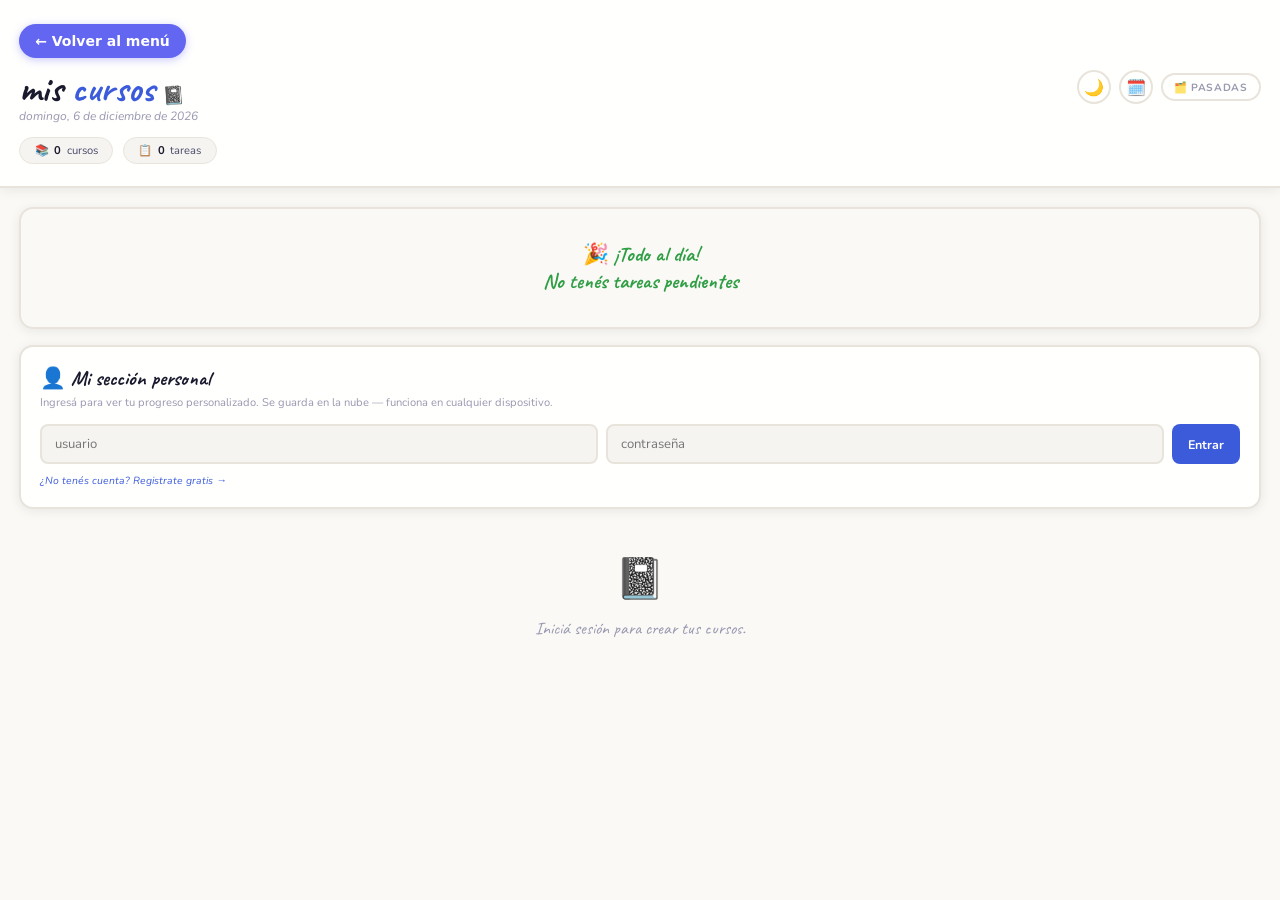
==== commit d2d9a282: "Update estudio.html" ====
--- a/estudio.html
+++ b/estudio.html
@@ -3155,8 +3155,7 @@
         <button class="theme-toggle" id="horario-btn" onclick="openHorarioModal()" title="Ver horario">🗓️</button>
         <button class="theme-toggle" id="crack-mode-btn" onclick="toggleCrackMode()" title="Modo especial" style="display:none;font-weight:800;">A</button>
         <button class="admin-btn-home" id="home-past-tasks-btn" onclick="openHomePastTasksModal()" title="Ver tareas pasadas">🗂️ pasadas</button>
-        <button class="admin-btn-home" id="chat-toggle-admin-btn" onclick="toggleChatEnabled()" title="Activar/desactivar chat" style="display:none;">💬 chat</button>
-        <button class="admin-btn-home" id="admin-btn" onclick="openPwModal()">⚙ admin</button>
+        
         <button class="admin-btn-home" id="priorizar-btn" onclick="abrirModalPriorizar()" style="display:none;">🤖 priorizar</button>
         <button class="admin-btn-home" id="modo-estudio-btn" onclick="abrirModoEstudio()" style="display:none;">📚 estudio</button>
       </div>
@@ -3165,10 +3164,7 @@
   </div>
  <div id="home-banner-container"></div>
   <div id="ticker-wrap-container"></div>        <!-- ← ticker PRIMERO -->
-  <div id="home-versus-section-container"></div>  <!-- ← Apartado Versus (solo logueados) -->
-  <div id="vs-invites-container"></div>
   <div id="personal-section-container"></div>
-  <div id="chat-section-container"></div>
   <div class="courses-list" id="courses-list"></div>
 </div>
 
@@ -3403,6 +3399,19 @@
   </div>
 </div>
 
+<div class="pw-overlay" id="course-modal">
+  <div class="pw-box">
+    <div class="pw-box-title">📚 nuevo curso</div>
+    <input class="form-control" id="course-icon-input" maxlength="4" placeholder="Emoji" style="width:4.5rem;margin-bottom:0.5rem">
+    <input class="form-control" id="course-name-input" placeholder="Nombre del curso" onkeydown="if(event.key==='Enter')saveNewCourse()">
+    <div class="pw-error" id="course-add-error">Escribí un nombre ✗</div>
+    <div class="modal-footer" style="margin-top:1rem">
+      <button class="btn-cancel" onclick="closeAddCourseModal()">Cancelar</button>
+      <button class="btn-confirm" onclick="saveNewCourse()">Añadir</button>
+    </div>
+  </div>
+</div>
+
 <!-- QUICK TASK POPUP (personal section) -->
 <div class="qtask-overlay" id="qtask-overlay" onclick="closeQTaskPopup(event)">
   <div class="qtask-popup">
@@ -3481,7 +3490,6 @@
     <div class="fc-tabs">
       <button class="fc-tab active" id="fc-tab-study" onclick="fcSwitchTab('study')">📖 Estudiar</button>
       <button class="fc-tab" id="fc-tab-manage" onclick="fcSwitchTab('manage')">⚙️ Gestionar</button>
-      <button class="fc-tab" id="fc-tab-versus" onclick="fcSwitchTab('versus')">⚔️ Versus</button>
     </div>
 
     <!-- STUDY TAB -->
@@ -3897,11 +3905,13 @@
 
 // CONFIG
 // ═══════════════════════════════════════════
-const ADMIN_PASSWORD = 'admin123';
-
-const SUPABASE_URL  = 'https://ebtehnbffwobpdnmftod.supabase.co';
-const SUPABASE_ANON = 'eyJhbGciOiJIUzI1NiIsInR5cCI6IkpXVCJ9.eyJpc3MiOiJzdXBhYmFzZSIsInJlZiI6ImVidGVobmJmZndvYnBkbm1mdG9kIiwicm9sZSI6ImFub24iLCJpYXQiOjE3Nzk0ODM1NzQsImV4cCI6MjA5NTA1OTU3NH0.hzkHQ88Q_GJjH9BZJXkXOj2M3NLP8Sms-QId0jt2N3Y';
+
+const SUPABASE_URL  = 'https://syeuxondhnartyizvsqb.supabase.co';
+const SUPABASE_ANON = 'eyJhbGciOiJIUzI1NiIsInR5cCI6IkpXVCJ9.eyJpc3MiOiJzdXBhYmFzZSIsInJlZiI6InN5ZXV4b25kaG5hcnR5aXp2c3FiIiwicm9sZSI6ImFub24iLCJpYXQiOjE3OTE0MDU5NjksImV4cCI6MjEwNjk4MTk2OX0.S8cXt1awb_AQoQ6Q1ynaqh4D2FVtux2yTxXbpeiJNtg';
 const BUCKET        = 'pdfs';
+// Storage (PDFs, avatares, horario): buckets 'pdfs' y 'avatars' del proyecto LifeOS.
+const STORAGE_URL  = SUPABASE_URL;
+const STORAGE_ANON = SUPABASE_ANON;
 
 const SB_HEADERS = {
   'apikey': SUPABASE_ANON,
@@ -3910,6 +3920,17 @@
   'Prefer': 'return=representation',
 };
 
+async function lifeosRpc(fn, args) {
+  const res = await fetch(`${SUPABASE_URL}/rest/v1/rpc/${fn}`, {
+    method: 'POST',
+    headers: { ...SB_HEADERS, 'Prefer': 'return=representation' },
+    body: JSON.stringify(args || {}),
+  });
+  if (!res.ok) throw new Error(`rpc ${fn}: ${res.status}`);
+  const t = await res.text();
+  return t ? JSON.parse(t) : null;
+}
+
 const BANNER_IMG_URL = 'https://images.unsplash.com/photo-1456513080510-7bf3a84b82f8?w=800&q=80';
 const BANNER_GIF_URL = 'https://media.giphy.com/media/3o7abKhOpu0NwenH3O/giphy.gif';
 
@@ -3923,14 +3944,7 @@
 async function presenceHeartbeat() {
   if (!currentUser) return;
   try {
-    await fetch(
-      `${SUPABASE_URL}/rest/v1/users?username=eq.${encodeURIComponent(currentUser.username)}`,
-      {
-        method: 'PATCH',
-        headers: SB_HEADERS,
-        body: JSON.stringify({ last_seen: new Date().toISOString() })
-      }
-    );
+    await lifeosRpc('lifeos_touch', { p_username: currentUser.username });
   } catch (e) { /* si falla, se reintenta en el próximo tick */ }
 }
 
@@ -3953,7 +3967,7 @@
 
 // ── API helpers ──────────────────────────────
 async function dbGetTasks() {
-  const res = await fetch(`${SUPABASE_URL}/rest/v1/tasks?select=*`, { headers: SB_HEADERS });
+  const res = await fetch(`${SUPABASE_URL}/rest/v1/tasks?username=eq.${encodeURIComponent(currentUser.username)}&select=*`, { headers: SB_HEADERS });
   if (!res.ok) throw new Error('Error cargando tareas');
   return res.json();
 }
@@ -3964,7 +3978,8 @@
     headers: SB_HEADERS,
     body: JSON.stringify({
       id: task.id,
-      course_id: task.course_id,
+      username: currentUser.username,
+      course_id: Number(task.course_id),
       name: task.name,
       deadline: task.deadline,
       deadline_time: task.deadline_time || null,
@@ -4000,20 +4015,86 @@
 }
 
 function publicUrl(path) {
-  return `${SUPABASE_URL}/storage/v1/object/public/${BUCKET}/${path}`;
+  return `${STORAGE_URL}/storage/v1/object/public/${BUCKET}/${path}`;
 }
 
 // ═══════════════════════════════════════════
 // CURSOS
 // ═══════════════════════════════════════════
-const COURSES = [
-  { id: 'sisdist', name: 'Desarrollo de Sistemas Distribuidos', icon: '🌐', color: '#3b5bdb', bg: '#e8edff' },
-  { id: 'poo',     name: 'Programación Orientada a Objetos',    icon: '☕', color: '#e67700', bg: '#fff3e0' },
-  { id: 'solemp',  name: 'Desarrollo de Soluciones Empresariales', icon: '📐', color: '#7048e8', bg: '#f3f0ff' },
-  { id: 'gproy',   name: 'Gestión de Proyectos TI',             icon: '🗂️', color: '#0c8599', bg: '#e3fafc' },
-  { id: 'bddist',  name: 'Base de Datos Distribuidas',          icon: '🗃️', color: '#1864ab', bg: '#e7f5ff' },
-  { id: 'innova',  name: 'Innovación Tecnológica',              icon: '💡', color: '#2f9e44', bg: '#ebfbee' },
+let COURSES = [];
+
+const COURSE_PALETTE = [
+  { color:'#3b5bdb', bg:'#e8edff' }, { color:'#e67700', bg:'#fff3e0' }, { color:'#7048e8', bg:'#f3f0ff' },
+  { color:'#0c8599', bg:'#e3fafc' }, { color:'#1864ab', bg:'#e7f5ff' }, { color:'#2f9e44', bg:'#ebfbee' },
+  { color:'#c2255c', bg:'#fff0f6' }, { color:'#862e9c', bg:'#f8f0fc' },
 ];
+
+async function dbGetCourses() {
+  const res = await fetch(`${SUPABASE_URL}/rest/v1/courses?username=eq.${encodeURIComponent(currentUser.username)}&select=*&order=orden.asc,id.asc`, { headers: SB_HEADERS });
+  if (!res.ok) throw new Error('Error cargando cursos');
+  return res.json();
+}
+
+// Carga cursos y tareas del usuario actual (si no hay sesión, todo queda vacío)
+async function loadUserData() {
+  COURSES = []; tasks = {};
+  applyOwnerMode();
+  if (!currentUser) return;
+  const rows = await dbGetCourses();
+  COURSES = rows.map(r => ({ id: String(r.id), name: r.name, icon: r.icon || '📚', color: r.color || '#3b5bdb', bg: r.bg || '#e8edff' }));
+  const trows = await dbGetTasks();
+  tasks = buildTasksMap(trows);
+}
+
+// Cada usuario es dueño de sus cursos: con sesión iniciada puede gestionarlos
+function applyOwnerMode() {
+  isAdmin = !!currentUser;
+  document.body.classList.toggle('admin-mode', isAdmin);
+  const pb = document.getElementById('priorizar-btn'), eb = document.getElementById('modo-estudio-btn');
+  if (pb) pb.style.display = isAdmin ? 'block' : 'none';
+  if (eb) eb.style.display = isAdmin ? 'block' : 'none';
+}
+
+function openAddCourseModal() {
+  if (!currentUser) { alert('Iniciá sesión para añadir cursos.'); return; }
+  document.getElementById('course-name-input').value = '';
+  document.getElementById('course-icon-input').value = '📚';
+  document.getElementById('course-add-error').classList.remove('show');
+  document.getElementById('course-modal').classList.add('open');
+  setTimeout(() => document.getElementById('course-name-input').focus(), 50);
+}
+function closeAddCourseModal() { document.getElementById('course-modal').classList.remove('open'); }
+
+async function saveNewCourse() {
+  const name = document.getElementById('course-name-input').value.trim();
+  const icon = document.getElementById('course-icon-input').value.trim() || '📚';
+  const err = document.getElementById('course-add-error');
+  if (!name) { err.classList.add('show'); return; }
+  const pal = COURSE_PALETTE[COURSES.length % COURSE_PALETTE.length];
+  try {
+    const res = await fetch(`${SUPABASE_URL}/rest/v1/courses`, {
+      method: 'POST', headers: SB_HEADERS,
+      body: JSON.stringify({ username: currentUser.username, name, icon, color: pal.color, bg: pal.bg, orden: COURSES.length }),
+    });
+    if (!res.ok) throw new Error();
+    const [row] = await res.json();
+    COURSES.push({ id: String(row.id), name: row.name, icon: row.icon, color: row.color, bg: row.bg });
+    tasks[String(row.id)] = [];
+    closeAddCourseModal();
+    renderHome();
+  } catch(e) { err.textContent = 'No se pudo guardar el curso ✗'; err.classList.add('show'); }
+}
+
+async function deleteCourse(cid) {
+  const c = COURSES.find(x => x.id === cid); if (!c) return;
+  if (!confirm(`¿Eliminar "${c.name}" y todas sus tareas?`)) return;
+  try {
+    const res = await fetch(`${SUPABASE_URL}/rest/v1/courses?id=eq.${Number(cid)}&username=eq.${encodeURIComponent(currentUser.username)}`, { method:'DELETE', headers:{ ...SB_HEADERS, 'Prefer':'' } });
+    if (!res.ok) throw new Error();
+    COURSES = COURSES.filter(x => x.id !== cid); delete tasks[cid];
+    renderHome();
+  } catch(e) { alert('No se pudo eliminar el curso'); }
+}
 
 // ═══════════════════════════════════════════
 // STATE
@@ -4434,16 +4515,19 @@
         <div class="course-icon" style="background:${c.bg}">${c.icon}</div>
         <div class="course-info">
           <div class="course-card-name">${c.name}</div>
-          <div class="course-card-sub">${c.id.toUpperCase()}</div>
+          <div class="course-card-sub">curso</div>
         </div>
         <div class="course-card-right">
           <span class="task-count-badge ${countClass}">${taskCount === 0 ? 'sin tareas' : `${taskCount} tarea${taskCount !== 1 ? 's' : ''} pendiente${taskCount !== 1 ? 's' : ''}`}</span>
           ${closestChip}
+          <button class="btn-cancel" style="padding:0.1rem 0.45rem;font-size:0.7rem" title="Eliminar curso" onclick="event.stopPropagation();deleteCourse('${c.id}')">🗑</button>
           <span class="chevron">›</span>
         </div>
       </div>
     </div>`;
-  }).join('');
+  }).join('') + (currentUser
+    ? `<div class="course-card" onclick="openAddCourseModal()" style="border-style:dashed;cursor:pointer"><div class="course-card-inner" style="justify-content:center"><div class="course-info" style="text-align:center"><div class="course-card-name">＋ Añadir curso</div></div></div></div>`
+    : `<div class="empty-state" style="padding:1.5rem 0"><div class="emoji">📓</div><p>Iniciá sesión para crear tus cursos.</p></div>`);
 
   renderPersonalSection();
   startCardCountdowns();
@@ -4974,10 +5058,10 @@
   progbar.style.width = '30%';
 
   try {
-    const res = await fetch(`${SUPABASE_URL}/storage/v1/object/${BUCKET}/${path}`, {
+    const res = await fetch(`${STORAGE_URL}/storage/v1/object/${BUCKET}/${path}`, {
       method: 'POST',
       headers: {
-        'Authorization': `Bearer ${SUPABASE_ANON}`,
+        'Authorization': `Bearer ${STORAGE_ANON}`,
         'Content-Type': mime,
         'x-upsert': 'true',
       },
@@ -5018,9 +5102,9 @@
   const path = task.pdfs[type][idx];
 
   try {
-    await fetch(`${SUPABASE_URL}/storage/v1/object/${BUCKET}/${path}`, {
+    await fetch(`${STORAGE_URL}/storage/v1/object/${BUCKET}/${path}`, {
       method: 'DELETE',
-      headers: { 'Authorization': `Bearer ${SUPABASE_ANON}` },
+      headers: { 'Authorization': `Bearer ${STORAGE_ANON}` },
     });
   } catch(e) {}
 
@@ -5186,9 +5270,9 @@
   document.getElementById('pw-error').classList.remove('show');
 }
 
-function checkPw() {
+function checkPw() { return; /* sin contraseña admin en LifeOS */
   const val = document.getElementById('pw-input').value;
-  if (val === ADMIN_PASSWORD) {
+  if (false) {
     isAdmin = true;
     document.body.classList.add('admin-mode');
     document.getElementById('admin-btn').classList.add('active');
@@ -5229,7 +5313,7 @@
 let _loginMode = 'login'; // 'login' | 'register'
 
 function loadCurrentUser() {
-  try { currentUser = JSON.parse(localStorage.getItem('personal_user')) || null; } catch(e) { currentUser = null; }
+  try { currentUser = JSON.parse(localStorage.getItem('lifeos_user')) || null; } catch(e) { currentUser = null; }
   updateCrackButtonVisibility();
   startPresenceHeartbeat();
 }
@@ -5237,16 +5321,11 @@
 async function refreshCurrentUserFromDb() {
   if (!currentUser) return;
   try {
-    const res = await fetch(
-      `${SUPABASE_URL}/rest/v1/users?username=eq.${encodeURIComponent(currentUser.username)}&select=username,display_name,avatar_url`,
-      { headers: SB_HEADERS }
-    );
-    if (!res.ok) return;
-    const rows = await res.json();
-    if (!rows.length) return;
-    currentUser.displayName = rows[0].display_name;
-    currentUser.avatarUrl   = rows[0].avatar_url || '';
-    localStorage.setItem('personal_user', JSON.stringify(currentUser));
+    const row = await lifeosRpc('lifeos_get_user', { p_username: currentUser.username });
+    if (!row) return;
+    currentUser.displayName = row.display_name;
+    currentUser.avatarUrl   = row.avatar_url || '';
+    localStorage.setItem('lifeos_user', JSON.stringify(currentUser));
   } catch(e) { console.warn('No se pudo refrescar usuario', e); }
 }
 
@@ -5257,11 +5336,8 @@
   if (!u || !p) { errEl.textContent = 'Completá todos los campos ✗'; errEl.classList.add('show'); return; }
 
   try {
-    const res = await fetch(
-      `${SUPABASE_URL}/rest/v1/users?username=eq.${encodeURIComponent(u)}&password=eq.${encodeURIComponent(p)}&select=username,display_name,avatar_url`,
-      { headers: SB_HEADERS }
-    );
-    const rows = await res.json();
+    const loginRow = await lifeosRpc('lifeos_login', { p_username: u, p_password: p });
+    const rows = loginRow ? [loginRow] : [];
     if (!rows.length) {
       errEl.textContent = 'Usuario o contraseña incorrectos ✗';
       errEl.classList.add('show');
@@ -5270,13 +5346,13 @@
     }
     errEl.classList.remove('show');
     currentUser = { username: rows[0].username, displayName: rows[0].display_name, avatarUrl: rows[0].avatar_url || '' };
-    localStorage.setItem('personal_user', JSON.stringify(currentUser));
+    localStorage.setItem('lifeos_user', JSON.stringify(currentUser));
     updateCrackButtonVisibility();
     startPresenceHeartbeat();
     await loadPersonalStates();
+    await loadUserData();
     renderPersonalSection();
-    renderChatSection();
-    startChatPollingIfNeeded();
+    renderHome();
   } catch(e) {
     errEl.textContent = 'Error de conexión ✗';
     errEl.classList.add('show');
@@ -5293,35 +5369,23 @@
   if (p.length < 4)      { errEl.textContent = 'La contraseña debe tener al menos 4 caracteres ✗'; errEl.classList.add('show'); return; }
 
   try {
-    // Verificar si ya existe
-    const check = await fetch(
-      `${SUPABASE_URL}/rest/v1/users?username=eq.${encodeURIComponent(u)}&select=username`,
-      { headers: SB_HEADERS }
-    );
-    const existing = await check.json();
-    if (existing.length) {
+    const regRow = await lifeosRpc('lifeos_register', { p_username: u, p_password: p, p_display: name });
+    if (regRow && regRow.error === 'exists') {
       errEl.textContent = 'Ese usuario ya existe ✗';
       errEl.classList.add('show');
       return;
     }
-
-    // Crear usuario
-    const res = await fetch(`${SUPABASE_URL}/rest/v1/users`, {
-      method: 'POST',
-      headers: { ...SB_HEADERS, 'Prefer': 'return=representation' },
-      body: JSON.stringify({ username: u, password: p, display_name: name }),
-    });
-    if (!res.ok) throw new Error();
+    if (!regRow || regRow.error) throw new Error();
 
     errEl.classList.remove('show');
     currentUser = { username: u, displayName: name, avatarUrl: '' };
-    localStorage.setItem('personal_user', JSON.stringify(currentUser));
+    localStorage.setItem('lifeos_user', JSON.stringify(currentUser));
     updateCrackButtonVisibility();
     startPresenceHeartbeat();
     await loadPersonalStates();
+    await loadUserData();
     renderPersonalSection();
-    renderChatSection();
-    startChatPollingIfNeeded();
+    renderHome();
   } catch(e) {
     errEl.textContent = 'Error al crear cuenta ✗';
     errEl.classList.add('show');
@@ -5347,12 +5411,12 @@
 
     // 1. Subir al Storage bucket "avatars"
     const uploadRes = await fetch(
-      `${SUPABASE_URL}/storage/v1/object/avatars/${fileName}`,
+      `${STORAGE_URL}/storage/v1/object/avatars/${fileName}`,
       {
         method: 'POST',
         headers: {
-          'apikey': SUPABASE_ANON,
-          'Authorization': `Bearer ${SUPABASE_ANON}`,
+          'apikey': STORAGE_ANON,
+          'Authorization': `Bearer ${STORAGE_ANON}`,
           'Content-Type': file.type || 'image/jpeg',
           'x-upsert': 'true'
         },
@@ -5365,22 +5429,14 @@
     }
 
     // 2. Construir URL pública
-    const avatarUrl = `${SUPABASE_URL}/storage/v1/object/public/avatars/${fileName}`;
+    const avatarUrl = `${STORAGE_URL}/storage/v1/object/public/avatars/${fileName}`;
 
     // 3. Guardar URL en la tabla users
-    const patchRes = await fetch(
-      `${SUPABASE_URL}/rest/v1/users?username=eq.${encodeURIComponent(currentUser.username)}`,
-      {
-        method: 'PATCH',
-        headers: { ...SB_HEADERS, 'Prefer': 'return=minimal' },
-        body: JSON.stringify({ avatar_url: avatarUrl })
-      }
-    );
-    if (!patchRes.ok) throw new Error('Error al guardar la URL en la base de datos');
+    await lifeosRpc('lifeos_set_avatar', { p_username: currentUser.username, p_url: avatarUrl });
 
     // 4. Actualizar currentUser local y re-render
     currentUser.avatarUrl = avatarUrl;
-    localStorage.setItem('personal_user', JSON.stringify(currentUser));
+    localStorage.setItem('lifeos_user', JSON.stringify(currentUser));
     renderPersonalSection();
 
   } catch(e) {
@@ -5487,12 +5543,12 @@
 
     // 1. Subir al Storage bucket "avatars" (mismo bucket público que ya usa la app)
     const uploadRes = await fetch(
-      `${SUPABASE_URL}/storage/v1/object/avatars/${fileName}`,
+      `${STORAGE_URL}/storage/v1/object/avatars/${fileName}`,
       {
         method: 'POST',
         headers: {
-          'apikey': SUPABASE_ANON,
-          'Authorization': `Bearer ${SUPABASE_ANON}`,
+          'apikey': STORAGE_ANON,
+          'Authorization': `Bearer ${STORAGE_ANON}`,
           'Content-Type': contentType,
           'x-upsert': 'true'
         },
@@ -5505,7 +5561,7 @@
     }
 
     // 2. URL pública
-    const horarioUrl = `${SUPABASE_URL}/storage/v1/object/public/avatars/${fileName}`;
+    const horarioUrl = `${STORAGE_URL}/storage/v1/object/public/avatars/${fileName}`;
 
     // 3. Guardar/actualizar en app_settings
     const patchRes = await fetch(
@@ -5532,7 +5588,7 @@
   currentUser = null;
   _personalStates = {};
   _specialModeOn = false;
-  localStorage.removeItem('personal_user');
+  localStorage.removeItem('lifeos_user');
   updateCrackButtonVisibility();
   stopPresenceHeartbeat();
   renderPersonalSection();
@@ -5540,10 +5596,9 @@
   if (vsContainer) vsContainer.innerHTML = '';
   const homeVsContainer = document.getElementById('home-versus-section-container');
   if (homeVsContainer) homeVsContainer.innerHTML = '';
-  stopChatPolling();
-  const chatContainer = document.getElementById('chat-section-container');
-  if (chatContainer) chatContainer.innerHTML = '';
-  updateChatAdminButton();
+  COURSES = []; tasks = {};
+  applyOwnerMode();
+  renderHome();
 }
 
 async function loadPersonalStates() {
@@ -6050,9 +6105,9 @@
     const path = `desc_images/${activeTaskId}/${Date.now()}-${i}.${ext}`;
     progbar.style.width = `${Math.round(((i) / files.length) * 80)}%`;
     try {
-      const res = await fetch(`${SUPABASE_URL}/storage/v1/object/${BUCKET}/${path}`, {
+      const res = await fetch(`${STORAGE_URL}/storage/v1/object/${BUCKET}/${path}`, {
         method: 'POST',
-        headers: { 'Authorization': `Bearer ${SUPABASE_ANON}`, 'Content-Type': file.type, 'x-upsert': 'true' },
+        headers: { 'Authorization': `Bearer ${STORAGE_ANON}`, 'Content-Type': file.type, 'x-upsert': 'true' },
         body: file,
       });
       if (!res.ok) { const e = await res.json().catch(()=>({})); throw new Error(e.message || `Error ${res.status}`); }
@@ -6076,8 +6131,8 @@
   const task = tasks[activeCourseId].find(t => t.id === activeTaskId);
   const path = task.desc_images[idx];
   try {
-    await fetch(`${SUPABASE_URL}/storage/v1/object/${BUCKET}/${path}`, {
-      method: 'DELETE', headers: { 'Authorization': `Bearer ${SUPABASE_ANON}` },
+    await fetch(`${STORAGE_URL}/storage/v1/object/${BUCKET}/${path}`, {
+      method: 'DELETE', headers: { 'Authorization': `Bearer ${STORAGE_ANON}` },
     });
   } catch(e) {}
   task.desc_images.splice(idx, 1);
@@ -6318,23 +6373,19 @@
   document.getElementById('courses-list').innerHTML = `
     <div class="empty-state" style="padding:2rem 0">
       <div class="emoji">⏳</div>
-      <p>Cargando tareas...</p>
+      <p>Cargando...</p>
     </div>`;
   renderHome();
 
   try {
-    let rows = await dbGetTasks();
-    rows = await autoDelete(rows);
-    tasks = buildTasksMap(rows);
-
     if (currentUser) {
       await refreshCurrentUserFromDb();
+      await loadUserData();
       await loadPersonalStates();
+    } else {
+      await loadUserData();
     }
-
-    await fetchChatEnabled();
     renderHome();
-    startChatPollingIfNeeded();
   } catch(e) {
     document.getElementById('courses-list').innerHTML = `
       <div class="empty-state" style="padding:2rem 0">
@@ -6858,9 +6909,7 @@
 
 async function vsFetchUsers() {
   try {
-    const res = await fetch(`${SUPABASE_URL}/rest/v1/users?select=username,display_name,avatar_url&order=display_name.asc`, { headers: SB_HEADERS });
-    if (!res.ok) throw new Error('No se pudo cargar usuarios');
-    _vsAllUsers = await res.json();
+    _vsAllUsers = await lifeosRpc('lifeos_users', {});
   } catch (e) {
     _vsAllUsers = [];
   }
@@ -7654,11 +7703,7 @@
   // Traer last_seen fresco de todos los usuarios
   let usersWithPresence = [];
   try {
-    const res = await fetch(
-      `${SUPABASE_URL}/rest/v1/users?select=username,display_name,avatar_url,last_seen`,
-      { headers: SB_HEADERS }
-    );
-    usersWithPresence = await res.json();
+    usersWithPresence = await lifeosRpc('lifeos_users', {});
   } catch (e) {
     usersWithPresence = _vsAllUsers;
   }
@@ -7744,6 +7789,13 @@
 
 init();
 vsStartHomePolling();
+
+// ── LifeOS: chat y versus ya no existen (tablas eliminadas). Se anulan sus funciones. ──
+function renderChatSection(){} function startChatPollingIfNeeded(){} function stopChatPolling(){}
+async function fetchChatEnabled(){ return false; } function updateChatAdminButton(){}
+async function vsRenderHomeInvites(){} function renderHomeVersusSection(){}
+function vsStartHomePolling(){} function vsStartRivalsPolling(){}
+async function fcSkipGateIfVersusParticipant(){} async function vsRenderTab(){}
 </script>
 <!-- MODAL PRIORIZAR TAREAS (solo admin) -->
 <div class="modal-overlay" id="priorizar-modal-overlay" onclick="if(event.target===this) cerrarModalPriorizar()">
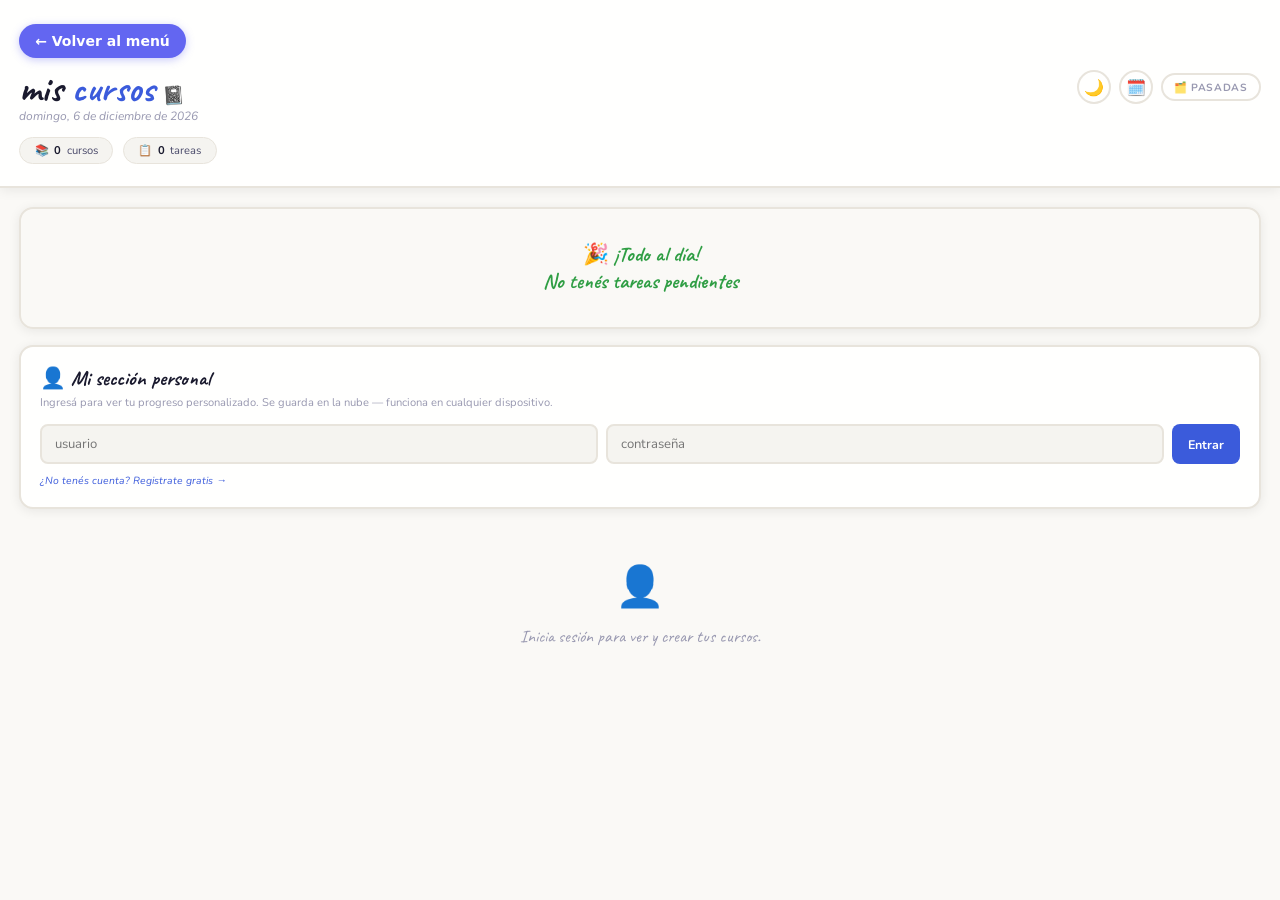
==== commit 62050773: "Update estudio.html" ====
--- a/estudio.html
+++ b/estudio.html
@@ -3137,6 +3137,7 @@
 
 .hub-back{display:inline-flex;align-items:center;gap:6px;margin:0 0 12px;padding:9px 16px;border-radius:999px;background:#6366f1;color:#fff !important;font:700 14px system-ui,sans-serif;text-decoration:none;box-shadow:0 2px 8px rgba(99,102,241,.35)}
 .hub-back:active{transform:scale(.97)}
+#admin-btn, .sim-expire-btn { display: none !important; }
 </style>
 </head>
 <body>
@@ -3155,7 +3156,8 @@
         <button class="theme-toggle" id="horario-btn" onclick="openHorarioModal()" title="Ver horario">🗓️</button>
         <button class="theme-toggle" id="crack-mode-btn" onclick="toggleCrackMode()" title="Modo especial" style="display:none;font-weight:800;">A</button>
         <button class="admin-btn-home" id="home-past-tasks-btn" onclick="openHomePastTasksModal()" title="Ver tareas pasadas">🗂️ pasadas</button>
-        
+        <button class="admin-btn-home" id="chat-toggle-admin-btn" onclick="toggleChatEnabled()" title="Activar/desactivar chat" style="display:none;">💬 chat</button>
+        <button class="admin-btn-home" id="admin-btn" onclick="openPwModal()">⚙ admin</button>
         <button class="admin-btn-home" id="priorizar-btn" onclick="abrirModalPriorizar()" style="display:none;">🤖 priorizar</button>
         <button class="admin-btn-home" id="modo-estudio-btn" onclick="abrirModoEstudio()" style="display:none;">📚 estudio</button>
       </div>
@@ -3164,7 +3166,10 @@
   </div>
  <div id="home-banner-container"></div>
   <div id="ticker-wrap-container"></div>        <!-- ← ticker PRIMERO -->
+  <div id="home-versus-section-container"></div>  <!-- ← Apartado Versus (solo logueados) -->
+  <div id="vs-invites-container"></div>
   <div id="personal-section-container"></div>
+  <div id="chat-section-container"></div>
   <div class="courses-list" id="courses-list"></div>
 </div>
 
@@ -3173,6 +3178,7 @@
   <div class="topbar">
     <button class="back-btn" onclick="goBack('home')">←</button>
     <div class="topbar-title" id="course-topbar-title"></div>
+    <button class="topbar-action" id="del-course-btn" onclick="deleteCurrentCourse()" title="Eliminar curso" style="margin-right:0.4rem">🗑</button>
     <button class="topbar-action" id="add-task-btn" onclick="openAddModal()">+ tarea</button>
   </div>
   <div class="course-hero">
@@ -3196,6 +3202,20 @@
     <input type="text" id="sim-expire-name-input" class="form-control" placeholder="Nombre de la tarea" style="width:100%;margin-bottom:0.9rem" onkeydown="if(event.key==='Enter') confirmSimExpire()">
     <button class="topbar-action" style="width:100%;display:block;text-align:center" onclick="confirmSimExpire()">Crear y vencer</button>
     <button class="qtask-cancel" style="width:100%;margin-top:0.6rem" onclick="closeSimExpireModal()">Cancelar</button>
+  </div>
+</div>
+
+<!-- ADD COURSE MODAL -->
+<div class="modal-overlay" id="add-course-modal-overlay" onclick="if(event.target===this) closeAddCourseModal()">
+  <div class="modal-sheet">
+    <div class="modal-handle"></div>
+    <div class="modal-title">📚 Nuevo curso</div>
+    <input type="text" id="add-course-name" class="form-control" placeholder="Nombre del curso" maxlength="80" style="width:100%;margin-bottom:0.8rem" onkeydown="if(event.key==='Enter') confirmAddCourse()">
+    <div id="add-course-icons" style="display:flex;gap:0.4rem;flex-wrap:wrap;margin-bottom:0.8rem"></div>
+    <div id="add-course-colors" style="display:flex;gap:0.5rem;flex-wrap:wrap;margin-bottom:0.9rem"></div>
+    <div id="add-course-err" style="color:var(--red);font-size:0.75rem;min-height:1em;margin-bottom:0.5rem"></div>
+    <button class="topbar-action" style="width:100%;display:block;text-align:center" onclick="confirmAddCourse()">Crear curso</button>
+    <button class="qtask-cancel" style="width:100%;margin-top:0.6rem" onclick="closeAddCourseModal()">Cancelar</button>
   </div>
 </div>
 
@@ -3399,19 +3419,6 @@
   </div>
 </div>
 
-<div class="pw-overlay" id="course-modal">
-  <div class="pw-box">
-    <div class="pw-box-title">📚 nuevo curso</div>
-    <input class="form-control" id="course-icon-input" maxlength="4" placeholder="Emoji" style="width:4.5rem;margin-bottom:0.5rem">
-    <input class="form-control" id="course-name-input" placeholder="Nombre del curso" onkeydown="if(event.key==='Enter')saveNewCourse()">
-    <div class="pw-error" id="course-add-error">Escribí un nombre ✗</div>
-    <div class="modal-footer" style="margin-top:1rem">
-      <button class="btn-cancel" onclick="closeAddCourseModal()">Cancelar</button>
-      <button class="btn-confirm" onclick="saveNewCourse()">Añadir</button>
-    </div>
-  </div>
-</div>
-
 <!-- QUICK TASK POPUP (personal section) -->
 <div class="qtask-overlay" id="qtask-overlay" onclick="closeQTaskPopup(event)">
   <div class="qtask-popup">
@@ -3905,11 +3912,12 @@
 
 // CONFIG
 // ═══════════════════════════════════════════
+const ADMIN_PASSWORD = null; // en LifeOS cada usuario es dueño de sus cursos
 
 const SUPABASE_URL  = 'https://syeuxondhnartyizvsqb.supabase.co';
 const SUPABASE_ANON = 'eyJhbGciOiJIUzI1NiIsInR5cCI6IkpXVCJ9.eyJpc3MiOiJzdXBhYmFzZSIsInJlZiI6InN5ZXV4b25kaG5hcnR5aXp2c3FiIiwicm9sZSI6ImFub24iLCJpYXQiOjE3OTE0MDU5NjksImV4cCI6MjEwNjk4MTk2OX0.S8cXt1awb_AQoQ6Q1ynaqh4D2FVtux2yTxXbpeiJNtg';
 const BUCKET        = 'pdfs';
-// Storage (PDFs, avatares, horario): buckets 'pdfs' y 'avatars' del proyecto LifeOS.
+// Storage de LifeOS (buckets pdfs y avatars)
 const STORAGE_URL  = SUPABASE_URL;
 const STORAGE_ANON = SUPABASE_ANON;
 
@@ -3948,7 +3956,7 @@
   } catch (e) { /* si falla, se reintenta en el próximo tick */ }
 }
 
-function startPresenceHeartbeat() {
+function __legacy_startPresenceHeartbeat() {
   stopPresenceHeartbeat();
   if (!currentUser) return;
   presenceHeartbeat(); // primer aviso inmediato
@@ -3967,7 +3975,8 @@
 
 // ── API helpers ──────────────────────────────
 async function dbGetTasks() {
-  const res = await fetch(`${SUPABASE_URL}/rest/v1/tasks?username=eq.${encodeURIComponent(currentUser.username)}&select=*`, { headers: SB_HEADERS });
+  if (!currentUser) return [];
+  const res = await fetch(`${SUPABASE_URL}/rest/v1/tasks?select=*&username=eq.${encodeURIComponent(currentUser.username)}`, { headers: SB_HEADERS });
   if (!res.ok) throw new Error('Error cargando tareas');
   return res.json();
 }
@@ -3979,7 +3988,7 @@
     body: JSON.stringify({
       id: task.id,
       username: currentUser.username,
-      course_id: Number(task.course_id),
+      course_id: task.course_id,
       name: task.name,
       deadline: task.deadline,
       deadline_time: task.deadline_time || null,
@@ -4014,6 +4023,108 @@
   if (!res.ok) throw new Error('Error al eliminar');
 }
 
+// ── Cursos por usuario ──
+async function dbGetCourses() {
+  if (!currentUser) return [];
+  const res = await fetch(`${SUPABASE_URL}/rest/v1/courses?select=*&username=eq.${encodeURIComponent(currentUser.username)}&order=orden.asc,creado_en.asc`, { headers: SB_HEADERS });
+  if (!res.ok) throw new Error('Error cargando cursos');
+  return res.json();
+}
+async function dbInsertCourse(c) {
+  const res = await fetch(`${SUPABASE_URL}/rest/v1/courses`, {
+    method: 'POST', headers: { ...SB_HEADERS, 'Prefer': 'return=minimal' },
+    body: JSON.stringify({ id: c.id, username: currentUser.username, name: c.name, icon: c.icon, color: c.color, bg: c.bg, orden: c.orden }),
+  });
+  if (!res.ok) throw new Error('No se pudo crear el curso');
+}
+async function dbDeleteCourse(id) {
+  const u = encodeURIComponent(currentUser.username);
+  await fetch(`${SUPABASE_URL}/rest/v1/tasks?course_id=eq.${encodeURIComponent(id)}&username=eq.${u}`, { method: 'DELETE', headers: { ...SB_HEADERS, 'Prefer': '' } });
+  const res = await fetch(`${SUPABASE_URL}/rest/v1/courses?id=eq.${encodeURIComponent(id)}&username=eq.${u}`, { method: 'DELETE', headers: { ...SB_HEADERS, 'Prefer': '' } });
+  if (!res.ok) throw new Error('No se pudo eliminar el curso');
+}
+
+// El usuario logueado es dueño de sus cursos: puede crear/editar todo.
+function enableOwnerMode() {
+  isAdmin = true;
+  document.body.classList.add('admin-mode');
+  const p = document.getElementById('priorizar-btn'), m = document.getElementById('modo-estudio-btn');
+  if (p) p.style.display = 'block';
+  if (m) m.style.display = 'block';
+}
+function disableOwnerMode() {
+  isAdmin = false;
+  document.body.classList.remove('admin-mode');
+  const p = document.getElementById('priorizar-btn'), m = document.getElementById('modo-estudio-btn');
+  if (p) p.style.display = 'none';
+  if (m) m.style.display = 'none';
+}
+async function initUserData() {
+  if (!currentUser) { COURSES = []; tasks = {}; disableOwnerMode(); renderHome(); return; }
+  COURSES = await dbGetCourses();
+  const rows = await dbGetTasks();
+  tasks = buildTasksMap(rows);
+  await loadPersonalStates();
+  enableOwnerMode();
+  renderHome();
+}
+
+// ── Añadir / eliminar curso ──
+const COURSE_ICONS = ['📚','💻','🧮','🔬','🎨','📐','🌐','☕','🗃️','💡','📊','🎵'];
+const COURSE_PALETTE = [['#3b5bdb','#e8edff'],['#e67700','#fff3e0'],['#7048e8','#f3f0ff'],['#0c8599','#e3fafc'],['#1864ab','#e7f5ff'],['#2f9e44','#ebfbee'],['#c2255c','#fff0f6'],['#e8590c','#fff4e6']];
+let _newCourseIcon = COURSE_ICONS[0], _newCoursePal = 0;
+
+function addCourseCardHtml() {
+  if (!currentUser) {
+    return `<div class="empty-state" style="padding:2rem 0"><div class="emoji">👤</div><p>Inicia sesión para ver y crear tus cursos.</p></div>`;
+  }
+  const hint = COURSES.length === 0
+    ? `<div class="empty-state" style="padding:1rem 0 0.4rem"><div class="emoji">📓</div><p>Aún no tienes cursos.<br>Añade el primero con el botón de abajo.</p></div>` : '';
+  return `${hint}<div class="course-card" onclick="openAddCourseModal()" style="border-style:dashed">
+    <div class="course-card-inner">
+      <div class="course-icon" style="background:var(--accent-light);color:var(--accent);font-weight:800;font-size:1.6rem">+</div>
+      <div class="course-info"><div class="course-card-name">Añadir curso</div><div class="course-card-sub">NUEVO</div></div>
+    </div></div>`;
+}
+function renderCoursePickers() {
+  document.getElementById('add-course-icons').innerHTML = COURSE_ICONS.map(i =>
+    `<button type="button" onclick="_newCourseIcon='${i}';renderCoursePickers()" style="font-size:1.3rem;padding:0.3rem 0.5rem;border-radius:10px;cursor:pointer;background:var(--card,#fff);border:2px solid ${i===_newCourseIcon?'var(--accent)':'var(--border,#ddd)'}">${i}</button>`).join('');
+  document.getElementById('add-course-colors').innerHTML = COURSE_PALETTE.map((c,k) =>
+    `<button type="button" onclick="_newCoursePal=${k};renderCoursePickers()" style="width:30px;height:30px;border-radius:50%;cursor:pointer;background:${c[0]};border:3px solid ${k===_newCoursePal?'var(--text,#222)':'transparent'}"></button>`).join('');
+}
+function openAddCourseModal() {
+  if (!currentUser) { alert('Inicia sesión primero.'); return; }
+  document.getElementById('add-course-name').value = '';
+  document.getElementById('add-course-err').textContent = '';
+  _newCourseIcon = COURSE_ICONS[0]; _newCoursePal = COURSES.length % COURSE_PALETTE.length;
+  renderCoursePickers();
+  document.getElementById('add-course-modal-overlay').classList.add('open');
+  setTimeout(() => document.getElementById('add-course-name').focus(), 200);
+}
+function closeAddCourseModal() { document.getElementById('add-course-modal-overlay').classList.remove('open'); }
+async function confirmAddCourse() {
+  const name = document.getElementById('add-course-name').value.replace(/[<>&"'`]/g, '').trim();
+  const err = document.getElementById('add-course-err');
+  if (!name) { err.textContent = 'Escribe el nombre del curso.'; return; }
+  const pal = COURSE_PALETTE[_newCoursePal];
+  const c = { id: 'c' + Date.now(), name, icon: _newCourseIcon, color: pal[0], bg: pal[1], orden: COURSES.length };
+  try {
+    await dbInsertCourse(c);
+    COURSES.push(c); tasks[c.id] = [];
+    closeAddCourseModal(); renderHome();
+  } catch (e) { err.textContent = 'No se pudo crear el curso. Intenta de nuevo.'; }
+}
+async function deleteCurrentCourse() {
+  const c = COURSES.find(x => x.id === activeCourseId);
+  if (!c) return;
+  if (!confirm('¿Eliminar el curso "' + c.name + '" y todas sus tareas?')) return;
+  try {
+    await dbDeleteCourse(c.id);
+    COURSES = COURSES.filter(x => x.id !== c.id); delete tasks[c.id];
+    activeCourseId = null; goBack('home');
+  } catch (e) { alert('No se pudo eliminar el curso.'); }
+}
+
 function publicUrl(path) {
   return `${STORAGE_URL}/storage/v1/object/public/${BUCKET}/${path}`;
 }
@@ -4021,84 +4132,19 @@
 // ═══════════════════════════════════════════
 // CURSOS
 // ═══════════════════════════════════════════
-let COURSES = [];
-
-const COURSE_PALETTE = [
-  { color:'#3b5bdb', bg:'#e8edff' }, { color:'#e67700', bg:'#fff3e0' }, { color:'#7048e8', bg:'#f3f0ff' },
-  { color:'#0c8599', bg:'#e3fafc' }, { color:'#1864ab', bg:'#e7f5ff' }, { color:'#2f9e44', bg:'#ebfbee' },
-  { color:'#c2255c', bg:'#fff0f6' }, { color:'#862e9c', bg:'#f8f0fc' },
-];
-
-async function dbGetCourses() {
-  const res = await fetch(`${SUPABASE_URL}/rest/v1/courses?username=eq.${encodeURIComponent(currentUser.username)}&select=*&order=orden.asc,id.asc`, { headers: SB_HEADERS });
-  if (!res.ok) throw new Error('Error cargando cursos');
-  return res.json();
-}
-
-// Carga cursos y tareas del usuario actual (si no hay sesión, todo queda vacío)
-async function loadUserData() {
-  COURSES = []; tasks = {};
-  applyOwnerMode();
-  if (!currentUser) return;
-  const rows = await dbGetCourses();
-  COURSES = rows.map(r => ({ id: String(r.id), name: r.name, icon: r.icon || '📚', color: r.color || '#3b5bdb', bg: r.bg || '#e8edff' }));
-  const trows = await dbGetTasks();
-  tasks = buildTasksMap(trows);
-}
-
-// Cada usuario es dueño de sus cursos: con sesión iniciada puede gestionarlos
-function applyOwnerMode() {
-  isAdmin = !!currentUser;
-  document.body.classList.toggle('admin-mode', isAdmin);
-  const pb = document.getElementById('priorizar-btn'), eb = document.getElementById('modo-estudio-btn');
-  if (pb) pb.style.display = isAdmin ? 'block' : 'none';
-  if (eb) eb.style.display = isAdmin ? 'block' : 'none';
-}
-
-function openAddCourseModal() {
-  if (!currentUser) { alert('Iniciá sesión para añadir cursos.'); return; }
-  document.getElementById('course-name-input').value = '';
-  document.getElementById('course-icon-input').value = '📚';
-  document.getElementById('course-add-error').classList.remove('show');
-  document.getElementById('course-modal').classList.add('open');
-  setTimeout(() => document.getElementById('course-name-input').focus(), 50);
-}
-function closeAddCourseModal() { document.getElementById('course-modal').classList.remove('open'); }
-
-async function saveNewCourse() {
-  const name = document.getElementById('course-name-input').value.trim();
-  const icon = document.getElementById('course-icon-input').value.trim() || '📚';
-  const err = document.getElementById('course-add-error');
-  if (!name) { err.classList.add('show'); return; }
-  const pal = COURSE_PALETTE[COURSES.length % COURSE_PALETTE.length];
-  try {
-    const res = await fetch(`${SUPABASE_URL}/rest/v1/courses`, {
-      method: 'POST', headers: SB_HEADERS,
-      body: JSON.stringify({ username: currentUser.username, name, icon, color: pal.color, bg: pal.bg, orden: COURSES.length }),
-    });
-    if (!res.ok) throw new Error();
-    const [row] = await res.json();
-    COURSES.push({ id: String(row.id), name: row.name, icon: row.icon, color: row.color, bg: row.bg });
-    tasks[String(row.id)] = [];
-    closeAddCourseModal();
-    renderHome();
-  } catch(e) { err.textContent = 'No se pudo guardar el curso ✗'; err.classList.add('show'); }
-}
-
-async function deleteCourse(cid) {
-  const c = COURSES.find(x => x.id === cid); if (!c) return;
-  if (!confirm(`¿Eliminar "${c.name}" y todas sus tareas?`)) return;
-  try {
-    const res = await fetch(`${SUPABASE_URL}/rest/v1/courses?id=eq.${Number(cid)}&username=eq.${encodeURIComponent(currentUser.username)}`, { method:'DELETE', headers:{ ...SB_HEADERS, 'Prefer':'' } });
-    if (!res.ok) throw new Error();
-    COURSES = COURSES.filter(x => x.id !== cid); delete tasks[cid];
-    renderHome();
-  } catch(e) { alert('No se pudo eliminar el curso'); }
-}
+let COURSES = [];  // se cargan por usuario desde la tabla courses
 
 // ═══════════════════════════════════════════
 // STATE
 // ═══════════════════════════════════════════
+// Versus, chat y presencia no existen en LifeOS
+function renderHomeVersusSection() {}
+function vsRenderHomeInvites() {}
+function renderChatSection() {}
+async function fetchChatEnabled() {}
+function startChatPollingIfNeeded() {}
+function updateChatAdminButton() {}
+function startPresenceHeartbeat() {}
 let tasks          = {};
 let isAdmin        = false;
 let activeCourseId = null;
@@ -4515,19 +4561,16 @@
         <div class="course-icon" style="background:${c.bg}">${c.icon}</div>
         <div class="course-info">
           <div class="course-card-name">${c.name}</div>
-          <div class="course-card-sub">curso</div>
+          <div class="course-card-sub">CURSO</div>
         </div>
         <div class="course-card-right">
           <span class="task-count-badge ${countClass}">${taskCount === 0 ? 'sin tareas' : `${taskCount} tarea${taskCount !== 1 ? 's' : ''} pendiente${taskCount !== 1 ? 's' : ''}`}</span>
           ${closestChip}
-          <button class="btn-cancel" style="padding:0.1rem 0.45rem;font-size:0.7rem" title="Eliminar curso" onclick="event.stopPropagation();deleteCourse('${c.id}')">🗑</button>
           <span class="chevron">›</span>
         </div>
       </div>
     </div>`;
-  }).join('') + (currentUser
-    ? `<div class="course-card" onclick="openAddCourseModal()" style="border-style:dashed;cursor:pointer"><div class="course-card-inner" style="justify-content:center"><div class="course-info" style="text-align:center"><div class="course-card-name">＋ Añadir curso</div></div></div></div>`
-    : `<div class="empty-state" style="padding:1.5rem 0"><div class="emoji">📓</div><p>Iniciá sesión para crear tus cursos.</p></div>`);
+  }).join('') + addCourseCardHtml();
 
   renderPersonalSection();
   startCardCountdowns();
@@ -5270,9 +5313,9 @@
   document.getElementById('pw-error').classList.remove('show');
 }
 
-function checkPw() { return; /* sin contraseña admin en LifeOS */
+function checkPw() {
   const val = document.getElementById('pw-input').value;
-  if (false) {
+  if (val === ADMIN_PASSWORD) {
     isAdmin = true;
     document.body.classList.add('admin-mode');
     document.getElementById('admin-btn').classList.add('active');
@@ -5349,10 +5392,7 @@
     localStorage.setItem('lifeos_user', JSON.stringify(currentUser));
     updateCrackButtonVisibility();
     startPresenceHeartbeat();
-    await loadPersonalStates();
-    await loadUserData();
-    renderPersonalSection();
-    renderHome();
+    await initUserData();
   } catch(e) {
     errEl.textContent = 'Error de conexión ✗';
     errEl.classList.add('show');
@@ -5382,10 +5422,7 @@
     localStorage.setItem('lifeos_user', JSON.stringify(currentUser));
     updateCrackButtonVisibility();
     startPresenceHeartbeat();
-    await loadPersonalStates();
-    await loadUserData();
-    renderPersonalSection();
-    renderHome();
+    await initUserData();
   } catch(e) {
     errEl.textContent = 'Error al crear cuenta ✗';
     errEl.classList.add('show');
@@ -5453,7 +5490,7 @@
 async function fetchHorarioUrl() {
   try {
     const res = await fetch(
-      `${SUPABASE_URL}/rest/v1/app_settings?key=eq.horario_image_url&select=value`,
+      `${SUPABASE_URL}/rest/v1/app_settings?key=eq.${encodeURIComponent('horario_image_url:' + (currentUser ? currentUser.username : ''))}&select=value`,
       { headers: SB_HEADERS }
     );
     const rows = await res.json();
@@ -5569,7 +5606,7 @@
       {
         method: 'POST',
         headers: { ...SB_HEADERS, 'Prefer': 'resolution=merge-duplicates,return=minimal' },
-        body: JSON.stringify({ key: 'horario_image_url', value: horarioUrl })
+        body: JSON.stringify({ key: 'horario_image_url:' + currentUser.username, value: horarioUrl })
       }
     );
     if (!patchRes.ok) throw new Error('Error al guardar la imagen en la base de datos');
@@ -5596,9 +5633,11 @@
   if (vsContainer) vsContainer.innerHTML = '';
   const homeVsContainer = document.getElementById('home-versus-section-container');
   if (homeVsContainer) homeVsContainer.innerHTML = '';
-  COURSES = []; tasks = {};
-  applyOwnerMode();
-  renderHome();
+  stopChatPolling();
+  const chatContainer = document.getElementById('chat-section-container');
+  if (chatContainer) chatContainer.innerHTML = '';
+  updateChatAdminButton();
+  COURSES = []; tasks = {}; disableOwnerMode(); renderHome();
 }
 
 async function loadPersonalStates() {
@@ -6172,7 +6211,7 @@
 let _chatMessages = [];
 let _chatLastFetchAt = null; // evita parpadeo re-renderizando si no hay mensajes nuevos
 
-async function fetchChatEnabled() {
+async function __legacy_fetchChatEnabled() {
   try {
     const res = await fetch(
       `${SUPABASE_URL}/rest/v1/app_settings?key=eq.chat_enabled&select=value`,
@@ -6226,7 +6265,7 @@
   }
 }
 
-function updateChatAdminButton() {
+function __legacy_updateChatAdminButton() {
   const btn = document.getElementById('chat-toggle-admin-btn');
   if (!btn) return;
   if (!isAdmin) { btn.style.display = 'none'; return; }
@@ -6247,7 +6286,7 @@
   } catch (e) { /* se reintenta en el próximo poll */ }
 }
 
-function renderChatSection() {
+function __legacy_renderChatSection() {
   const container = document.getElementById('chat-section-container');
   if (!container) return;
 
@@ -6348,7 +6387,7 @@
   }
 }
 
-function startChatPollingIfNeeded() {
+function __legacy_startChatPollingIfNeeded() {
   stopChatPolling();
   if (!currentUser || !_chatEnabled) return;
   fetchChatMessages().then(renderChatMessagesList);
@@ -6373,19 +6412,13 @@
   document.getElementById('courses-list').innerHTML = `
     <div class="empty-state" style="padding:2rem 0">
       <div class="emoji">⏳</div>
-      <p>Cargando...</p>
+      <p>Cargando tus cursos...</p>
     </div>`;
   renderHome();
 
   try {
-    if (currentUser) {
-      await refreshCurrentUserFromDb();
-      await loadUserData();
-      await loadPersonalStates();
-    } else {
-      await loadUserData();
-    }
-    renderHome();
+    if (currentUser) await refreshCurrentUserFromDb();
+    await initUserData();
   } catch(e) {
     document.getElementById('courses-list').innerHTML = `
       <div class="empty-state" style="padding:2rem 0">
@@ -6398,8 +6431,8 @@
 // ═══════════════════════════════════════════
 // PROBANDING FLASHCARDS SYSTEM (multi-deck)
 // ═══════════════════════════════════════════
-const FC_PASSWORD = 'elpepe';
-let _fcUnlocked   = false;
+const FC_PASSWORD = null;
+let _fcUnlocked   = true;
 let _fcIndex      = 0;
 let _fcShuffled   = [];
 let _fcParsedCsv  = [];
@@ -7482,7 +7515,7 @@
   if (navigator.vibrate) { try { navigator.vibrate([120, 60, 120]); } catch(e) {} }
 }
 
-async function vsRenderHomeInvites() {
+async function __legacy_vsRenderHomeInvites() {
   const container = document.getElementById('vs-invites-container');
   if (!container) return;
   if (!currentUser) { container.innerHTML = ''; return; }
@@ -7571,7 +7604,7 @@
 let _vsSelectedTaskId = null;
 let _vsRivalsPollTimer = null;
 
-function renderHomeVersusSection() {
+function __legacy_renderHomeVersusSection() {
   const container = document.getElementById('home-versus-section-container');
   if (!container) return;
   if (!currentUser) { container.innerHTML = ''; return; }
@@ -7789,13 +7822,6 @@
 
 init();
 vsStartHomePolling();
-
-// ── LifeOS: chat y versus ya no existen (tablas eliminadas). Se anulan sus funciones. ──
-function renderChatSection(){} function startChatPollingIfNeeded(){} function stopChatPolling(){}
-async function fetchChatEnabled(){ return false; } function updateChatAdminButton(){}
-async function vsRenderHomeInvites(){} function renderHomeVersusSection(){}
-function vsStartHomePolling(){} function vsStartRivalsPolling(){}
-async function fcSkipGateIfVersusParticipant(){} async function vsRenderTab(){}
 </script>
 <!-- MODAL PRIORIZAR TAREAS (solo admin) -->
 <div class="modal-overlay" id="priorizar-modal-overlay" onclick="if(event.target===this) cerrarModalPriorizar()">
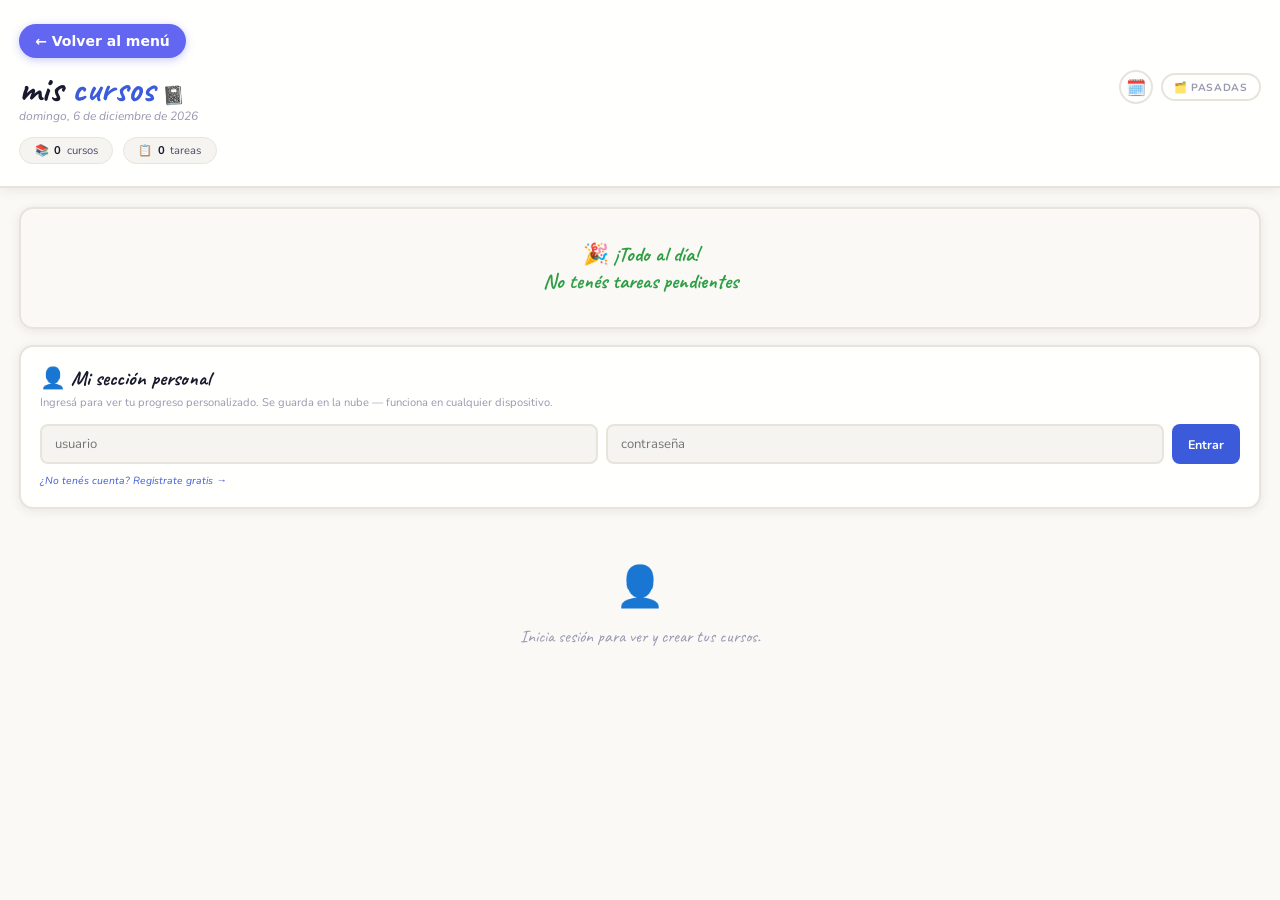
==== commit 54d853d1: "Update estudio.html" ====
--- a/estudio.html
+++ b/estudio.html
@@ -3138,6 +3138,23 @@
 .hub-back{display:inline-flex;align-items:center;gap:6px;margin:0 0 12px;padding:9px 16px;border-radius:999px;background:#6366f1;color:#fff !important;font:700 14px system-ui,sans-serif;text-decoration:none;box-shadow:0 2px 8px rgba(99,102,241,.35)}
 .hub-back:active{transform:scale(.97)}
 #admin-btn, .sim-expire-btn { display: none !important; }
+/* ── captura con IA (estudio) ── */
+.eia{display:none;margin:1.1rem 0 .4rem}
+.eia.on{display:block}
+.eia-lbl{font-size:.82rem;font-weight:800;color:var(--accent);margin:0 .4rem .45rem}
+.eia-bar{display:flex;align-items:center;gap:.5rem;background:var(--paper);border:2px solid var(--accent);border-radius:999px;padding:.4rem .45rem .4rem 1.2rem;box-shadow:0 0 0 4px var(--accent-light),0 8px 24px rgba(59,91,219,.25)}
+.eia-bar:focus-within{box-shadow:0 0 0 5px var(--accent-light),0 10px 28px rgba(59,91,219,.4)}
+.eia-bar input{flex:1;min-width:0;border:0;background:transparent;color:var(--ink);font:inherit;font-size:1rem;font-weight:600;padding:.75rem 0;outline:none}
+.eia-bar input::placeholder{color:var(--ink2);opacity:1;font-weight:500}
+.eia-bar button{border:0;border-radius:50%;width:46px;height:46px;cursor:pointer;background:var(--accent-light);font-size:1.15rem;flex:none}
+.eia-bar .go{background:var(--accent);color:#fff;box-shadow:0 4px 12px rgba(59,91,219,.45)}
+.eia-msg{font-size:.78rem;color:var(--ink2);min-height:1.1em;margin:.45rem .6rem 0}
+.eia-row{border:1.5px solid var(--line);border-radius:14px;padding:.7rem;margin-bottom:.6rem;background:var(--paper2)}
+.eia-row.off{opacity:.45}
+.eia-h{display:flex;align-items:center;gap:.5rem;margin-bottom:.5rem;font-size:.78rem;font-weight:700;color:var(--ink2)}
+.eia-g{display:grid;grid-template-columns:1fr 1fr;gap:.5rem}
+.eia-g .full{grid-column:1/-1}
+.eia-row .form-control{width:100%}
 </style>
 </head>
 <body>
@@ -3152,7 +3169,6 @@
         <div class="home-date" id="home-date"></div>
       </div>
       <div style="display:flex;gap:0.5rem;align-items:center;">
-        <button class="theme-toggle" id="theme-toggle-btn" onclick="toggleTheme()" title="Cambiar modo día/noche">🌙</button>
         <button class="theme-toggle" id="horario-btn" onclick="openHorarioModal()" title="Ver horario">🗓️</button>
         <button class="theme-toggle" id="crack-mode-btn" onclick="toggleCrackMode()" title="Modo especial" style="display:none;font-weight:800;">A</button>
         <button class="admin-btn-home" id="home-past-tasks-btn" onclick="openHomePastTasksModal()" title="Ver tareas pasadas">🗂️ pasadas</button>
@@ -3163,6 +3179,7 @@
       </div>
     </div>
     <div class="home-stats" id="home-stats"></div>
+    <div class="eia" id="eia-wrap"><div class="eia-lbl">✨ Crea cursos y tareas escribiendo</div><div class="eia-bar"><input id="eia-in" placeholder="Ej: crea el curso redes y añade examen final el viernes" maxlength="500" onkeydown="if(event.key==='Enter')eiaGo()"><button onclick="eiaDictar()" title="Dictar">🎤</button><button class="go" onclick="eiaGo()" title="Entender con IA">✨</button></div><div class="eia-msg" id="eia-msg"></div></div>
   </div>
  <div id="home-banner-container"></div>
   <div id="ticker-wrap-container"></div>        <!-- ← ticker PRIMERO -->
@@ -3216,6 +3233,18 @@
     <div id="add-course-err" style="color:var(--red);font-size:0.75rem;min-height:1em;margin-bottom:0.5rem"></div>
     <button class="topbar-action" style="width:100%;display:block;text-align:center" onclick="confirmAddCourse()">Crear curso</button>
     <button class="qtask-cancel" style="width:100%;margin-top:0.6rem" onclick="closeAddCourseModal()">Cancelar</button>
+  </div>
+</div>
+
+<!-- CAPTURA CON IA: revisar antes de guardar -->
+<div class="modal-overlay" id="eia-overlay" onclick="if(event.target===this) eiaClose()">
+  <div class="modal-sheet">
+    <div class="modal-handle"></div>
+    <div class="modal-title">✨ Revisa antes de guardar</div>
+    <div id="eia-list" style="max-height:58vh;overflow:auto;margin-top:.6rem"></div>
+    <div id="eia-err" style="color:var(--red);font-size:.75rem;min-height:1em;margin:.4rem 0"></div>
+    <button class="topbar-action" id="eia-save" style="width:100%;display:block;text-align:center" onclick="eiaSave()">Guardar todo</button>
+    <button class="qtask-cancel" style="width:100%;margin-top:.6rem" onclick="eiaClose()">Cancelar</button>
   </div>
 </div>
 
@@ -4028,14 +4057,18 @@
   if (!currentUser) return [];
   const res = await fetch(`${SUPABASE_URL}/rest/v1/courses?select=*&username=eq.${encodeURIComponent(currentUser.username)}&order=orden.asc,creado_en.asc`, { headers: SB_HEADERS });
   if (!res.ok) throw new Error('Error cargando cursos');
-  return res.json();
+  const rows = await res.json();
+  return rows.map(r => ({ ...r, id: String(r.id) }));   // el resto del código usa ids como texto
 }
 async function dbInsertCourse(c) {
+  // El id lo genera la base (identity); se devuelve la fila creada.
   const res = await fetch(`${SUPABASE_URL}/rest/v1/courses`, {
-    method: 'POST', headers: { ...SB_HEADERS, 'Prefer': 'return=minimal' },
-    body: JSON.stringify({ id: c.id, username: currentUser.username, name: c.name, icon: c.icon, color: c.color, bg: c.bg, orden: c.orden }),
+    method: 'POST', headers: { ...SB_HEADERS, 'Prefer': 'return=representation' },
+    body: JSON.stringify({ username: currentUser.username, name: c.name, icon: c.icon, color: c.color, bg: c.bg, orden: c.orden }),
   });
   if (!res.ok) throw new Error('No se pudo crear el curso');
+  const rows = await res.json();
+  return String(rows[0].id);
 }
 async function dbDeleteCourse(id) {
   const u = encodeURIComponent(currentUser.username);
@@ -4060,12 +4093,13 @@
   if (m) m.style.display = 'none';
 }
 async function initUserData() {
-  if (!currentUser) { COURSES = []; tasks = {}; disableOwnerMode(); renderHome(); return; }
+  if (!currentUser) { COURSES = []; tasks = {}; disableOwnerMode(); eiaShow(); renderHome(); return; }
   COURSES = await dbGetCourses();
   const rows = await dbGetTasks();
   tasks = buildTasksMap(rows);
   await loadPersonalStates();
   enableOwnerMode();
+  eiaShow();
   renderHome();
 }
 
@@ -4107,13 +4141,141 @@
   const err = document.getElementById('add-course-err');
   if (!name) { err.textContent = 'Escribe el nombre del curso.'; return; }
   const pal = COURSE_PALETTE[_newCoursePal];
-  const c = { id: 'c' + Date.now(), name, icon: _newCourseIcon, color: pal[0], bg: pal[1], orden: COURSES.length };
+  const c = { id: null, name, icon: _newCourseIcon, color: pal[0], bg: pal[1], orden: COURSES.length };
   try {
-    await dbInsertCourse(c);
+    c.id = await dbInsertCourse(c);
     COURSES.push(c); tasks[c.id] = [];
     closeAddCourseModal(); renderHome();
   } catch (e) { err.textContent = 'No se pudo crear el curso. Intenta de nuevo.'; }
 }
+// ═══════════════════════════════════════════
+// CAPTURA CON IA: una frase -> crea cursos y/o tareas (función estudio-ia)
+// ═══════════════════════════════════════════
+let _eia = [];
+const EIA_DIAS = ['domingo','lunes','martes','miércoles','jueves','viernes','sábado'];
+const eiaEsc = v => escHtml(v == null ? '' : v);
+const eiaNorm = v => String(v || '').toLowerCase().normalize('NFD').replace(/[\u0300-\u036f]/g, '').replace(/[^a-z0-9 ]/g, ' ').replace(/\s+/g, ' ').trim();
+const eiaIso = d => d.getFullYear() + '-' + String(d.getMonth()+1).padStart(2,'0') + '-' + String(d.getDate()).padStart(2,'0');
+function eiaShow() { const el = document.getElementById('eia-wrap'); if (el) el.classList.toggle('on', !!currentUser); }
+function eiaClose() { document.getElementById('eia-overlay').classList.remove('open'); }
+
+// Respaldo sin IA: entiende "crea el curso X", "añade la tarea/examen Y" y días simples.
+function eiaLocal(t) {
+  const ac = [], now = new Date(), l = eiaNorm(t);
+  const mc = t.match(/\b(?:crea(?:r)?|a[nñ]ade|agrega|nuevo)\s+(?:el\s+)?curso\s+(?:de\s+)?(.+?)(?=\s+y\s+(?:a[nñ]ade|agrega|pon|crea)\b|$)/i);
+  if (mc) {
+    const n = mc[1].replace(/[<>&"'`]/g, '').trim();
+    if (n) ac.push({ tipo: 'crear_curso', ref: 'c1', nombre: n.replace(/(^|\s)\S/g, c => c.toUpperCase()), icono: COURSE_ICONS[0] });
+  }
+  const mk = t.match(/\b(?:a[nñ]ade|agrega|pon)\s+(?:la\s+|el\s+|una\s+|un\s+)?((?:tarea|examen|exposici[oó]n|trabajo|pr[aá]ctica)\b.*)$/i);
+  if (mk) {
+    let nombre = mk[1].replace(/\s+(?:el\s+|para\s+el\s+|para\s+)?(?:lunes|martes|mi[eé]rcoles|jueves|viernes|s[aá]bado|domingo|pasado ma[nñ]ana|ma[nñ]ana|hoy)\b.*$/i, '').replace(/[<>]/g, '').trim();
+    const cat = /^examen/i.test(nombre) ? 'examen' : /^exposici/i.test(nombre) ? 'exposicion' : 'tarea';
+    let fecha = null; const base = new Date(now.getFullYear(), now.getMonth(), now.getDate());
+    const add = n => eiaIso(new Date(base.getFullYear(), base.getMonth(), base.getDate() + n));
+    if (/pasado manana/.test(l)) fecha = add(2); else if (/\bmanana\b/.test(l)) fecha = add(1);
+    else { const k = EIA_DIAS.findIndex(w => l.includes(w.normalize('NFD').replace(/[\u0300-\u036f]/g, ''))); if (k >= 0) fecha = add(((k - now.getDay() + 7) % 7) || 7); }
+    const ex = COURSES.filter(c => l.includes(eiaNorm(c.name))).sort((a, b) => b.name.length - a.name.length)[0];
+    ac.push({ tipo: 'crear_tarea', curso_id: mc ? null : (ex ? ex.id : null), curso_ref: mc ? 'c1' : null, nombre: nombre.charAt(0).toUpperCase() + nombre.slice(1), categoria: cat, fecha, hora: null });
+  }
+  return ac;
+}
+
+async function eiaGo() {
+  const inp = document.getElementById('eia-in'), m = document.getElementById('eia-msg'), t = inp.value.trim();
+  if (!t) return;
+  if (!currentUser) { m.textContent = 'Inicia sesión primero.'; return; }
+  m.textContent = 'Entendiendo…';
+  const now = new Date(); let ac = null, conIA = false;
+  try {
+    const r = await fetch(SUPABASE_URL + '/functions/v1/estudio-ia', {
+      method: 'POST', headers: { apikey: SUPABASE_ANON, Authorization: 'Bearer ' + SUPABASE_ANON, 'Content-Type': 'application/json' },
+      body: JSON.stringify({ texto: t, hoy: eiaIso(now), dia: EIA_DIAS[now.getDay()], cursos: COURSES.map(c => ({ id: c.id, name: c.name })) }),
+    });
+    const j = await r.json();
+    if (j.error) throw new Error(j.error);
+    ac = j.resultado.acciones; conIA = true;
+  } catch (e) { console.warn('[estudio-ia]', e.message); }
+  if (!conIA) ac = eiaLocal(t);
+  if (!ac.length) { m.textContent = conIA ? 'No encontré cursos ni tareas en esa frase. Prueba: "tarea de física para el viernes".' : 'No pude entenderlo sin IA. Prueba: "crea el curso redes y añade la tarea lab 1 el viernes".'; return; }
+  _eia = ac.map(a => ({ ...a, on: true }));
+  m.textContent = conIA ? '' : 'Sin IA por ahora: lectura básica. Revisa los datos.';
+  eiaRender(); document.getElementById('eia-err').textContent = '';
+  document.getElementById('eia-overlay').classList.add('open');
+}
+
+function eiaRender() {
+  const nuevos = _eia.filter(a => a.tipo === 'crear_curso');
+  document.getElementById('eia-list').innerHTML = _eia.map((a, i) => {
+    const chk = `<input type="checkbox" ${a.on ? 'checked' : ''} onchange="eiaSet(${i},'on',this.checked)">`;
+    if (a.tipo === 'crear_curso') return `<div class="eia-row ${a.on ? '' : 'off'}"><div class="eia-h">${chk} ${eiaEsc(a.icono)} Crear curso</div><input class="form-control" value="${eiaEsc(a.nombre)}" maxlength="80" onchange="eiaSet(${i},'nombre',this.value)"></div>`;
+    const val = a.curso_id || (a.curso_ref ? 'ref:' + a.curso_ref : '');
+    const opts = '<option value="">Elige el curso…</option>'
+      + COURSES.map(c => `<option value="${c.id}" ${val === c.id ? 'selected' : ''}>${c.icon} ${eiaEsc(c.name)}</option>`).join('')
+      + nuevos.map(n => `<option value="ref:${eiaEsc(n.ref)}" ${val === 'ref:' + n.ref ? 'selected' : ''}>${eiaEsc(n.icono)} ${eiaEsc(n.nombre)} (nuevo)</option>`).join('');
+    const cats = [['tarea','📋 Tarea'],['examen','📝 Examen'],['exposicion','🎤 Exposición']].map(c => `<option value="${c[0]}" ${a.categoria === c[0] ? 'selected' : ''}>${c[1]}</option>`).join('');
+    return `<div class="eia-row ${a.on ? '' : 'off'}"><div class="eia-h">${chk} Añadir tarea</div><div class="eia-g">
+      <input class="form-control full" value="${eiaEsc(a.nombre)}" maxlength="120" onchange="eiaSet(${i},'nombre',this.value)">
+      <select class="form-control full" onchange="eiaCurso(${i},this.value)">${opts}</select>
+      <select class="form-control" onchange="eiaSet(${i},'categoria',this.value)">${cats}</select>
+      <input class="form-control" type="date" value="${eiaEsc(a.fecha || '')}" onchange="eiaSet(${i},'fecha',this.value)">
+      <input class="form-control full" type="time" value="${eiaEsc(a.hora || '')}" onchange="eiaSet(${i},'hora',this.value)" title="Hora (opcional)"></div></div>`;
+  }).join('');
+}
+function eiaSet(i, k, v) { _eia[i][k] = v; eiaRender(); }
+function eiaCurso(i, v) { const a = _eia[i]; if (v.startsWith('ref:')) { a.curso_ref = v.slice(4); a.curso_id = null; } else { a.curso_id = v || null; a.curso_ref = null; } }
+
+async function eiaSave() {
+  const err = document.getElementById('eia-err'), btn = document.getElementById('eia-save'); err.textContent = '';
+  const on = _eia.filter(a => a.on);
+  if (!on.length) { err.textContent = 'No hay nada seleccionado.'; return; }
+  for (const a of on) {
+    if (!String(a.nombre || '').trim()) { err.textContent = 'Falta un nombre.'; return; }
+    if (a.tipo === 'crear_tarea') {
+      const rf = a.curso_ref && _eia.find(x => x.tipo === 'crear_curso' && x.ref === a.curso_ref);
+      if (!a.fecha) { err.textContent = 'Falta la fecha de «' + a.nombre + '».'; return; }
+      if (!a.curso_id && !(rf && rf.on)) { err.textContent = 'Elige el curso de «' + a.nombre + '».'; return; }
+    }
+  }
+  btn.disabled = true; btn.textContent = 'Guardando…';
+  const ids = {}, saved = new Set(), hechos = []; let n = 0;
+  try {
+    for (const a of on.filter(x => x.tipo === 'crear_curso')) {
+      const pal = COURSE_PALETTE[COURSES.length % COURSE_PALETTE.length];
+      const c = { id: null, name: a.nombre.replace(/[<>&"'`]/g, '').trim(), icon: a.icono || COURSE_ICONS[0], color: pal[0], bg: pal[1], orden: COURSES.length };
+      c.id = await dbInsertCourse(c); COURSES.push(c); tasks[c.id] = []; ids[a.ref] = c.id; saved.add(a); hechos.push('curso ' + c.name);
+    }
+    for (const a of on.filter(x => x.tipo === 'crear_tarea')) {
+      const cid = a.curso_id || ids[a.curso_ref];
+      let dt = null;
+      if (a.hora) { const [h, mi] = a.hora.split(':').map(Number); dt = String(h % 12 || 12).padStart(2, '0') + ':' + String(mi).padStart(2, '0') + ':' + (h >= 12 ? 'PM' : 'AM'); }
+      const nt = { id: Date.now() + (n++), course_id: cid, name: a.nombre.trim(), deadline: a.fecha, deadline_time: dt, description: '', entrega: '', desc_images: [], pdfs: { teoria: [], tarea: [], adjuntos: [] }, categoria: a.categoria || 'tarea' };
+      await dbInsertTask(nt);
+      if (!tasks[cid]) tasks[cid] = [];
+      tasks[cid].push({ id: nt.id, name: nt.name, deadline: nt.deadline, deadline_time: dt, description: '', entrega: '', desc_images: [], pdfs: nt.pdfs, categoria: nt.categoria });
+      saved.add(a); hechos.push(nt.name);
+    }
+    eiaClose(); document.getElementById('eia-in').value = '';
+    document.getElementById('eia-msg').textContent = 'Listo ✓ ' + hechos.join(' · ');
+    renderHome();
+  } catch (e) {
+    // lo ya guardado sale de la lista para no duplicarlo al reintentar
+    _eia = _eia.filter(x => !saved.has(x));
+    _eia.forEach(x => { if (x.tipo === 'crear_tarea' && x.curso_ref && ids[x.curso_ref]) { x.curso_id = ids[x.curso_ref]; x.curso_ref = null; } });
+    eiaRender(); renderHome();
+    err.textContent = 'No se pudo guardar todo (' + e.message + '). Lo ya guardado se quitó de la lista; reintenta el resto.';
+  } finally { btn.disabled = false; btn.textContent = 'Guardar todo'; }
+}
+
+function eiaDictar() {
+  const SR = window.SpeechRecognition || window.webkitSpeechRecognition, m = document.getElementById('eia-msg');
+  if (!SR) { m.textContent = 'Tu navegador no permite dictado. Escribe la frase.'; return; }
+  const r = new SR(); r.lang = 'es-PE';
+  r.onresult = e => { document.getElementById('eia-in').value = e.results[0][0].transcript; eiaGo(); };
+  r.onerror = () => { m.textContent = 'No pude escuchar. Intenta de nuevo.'; };
+  m.textContent = 'Escuchando…'; r.start();
+}
+
 async function deleteCurrentCourse() {
   const c = COURSES.find(x => x.id === activeCourseId);
   if (!c) return;
